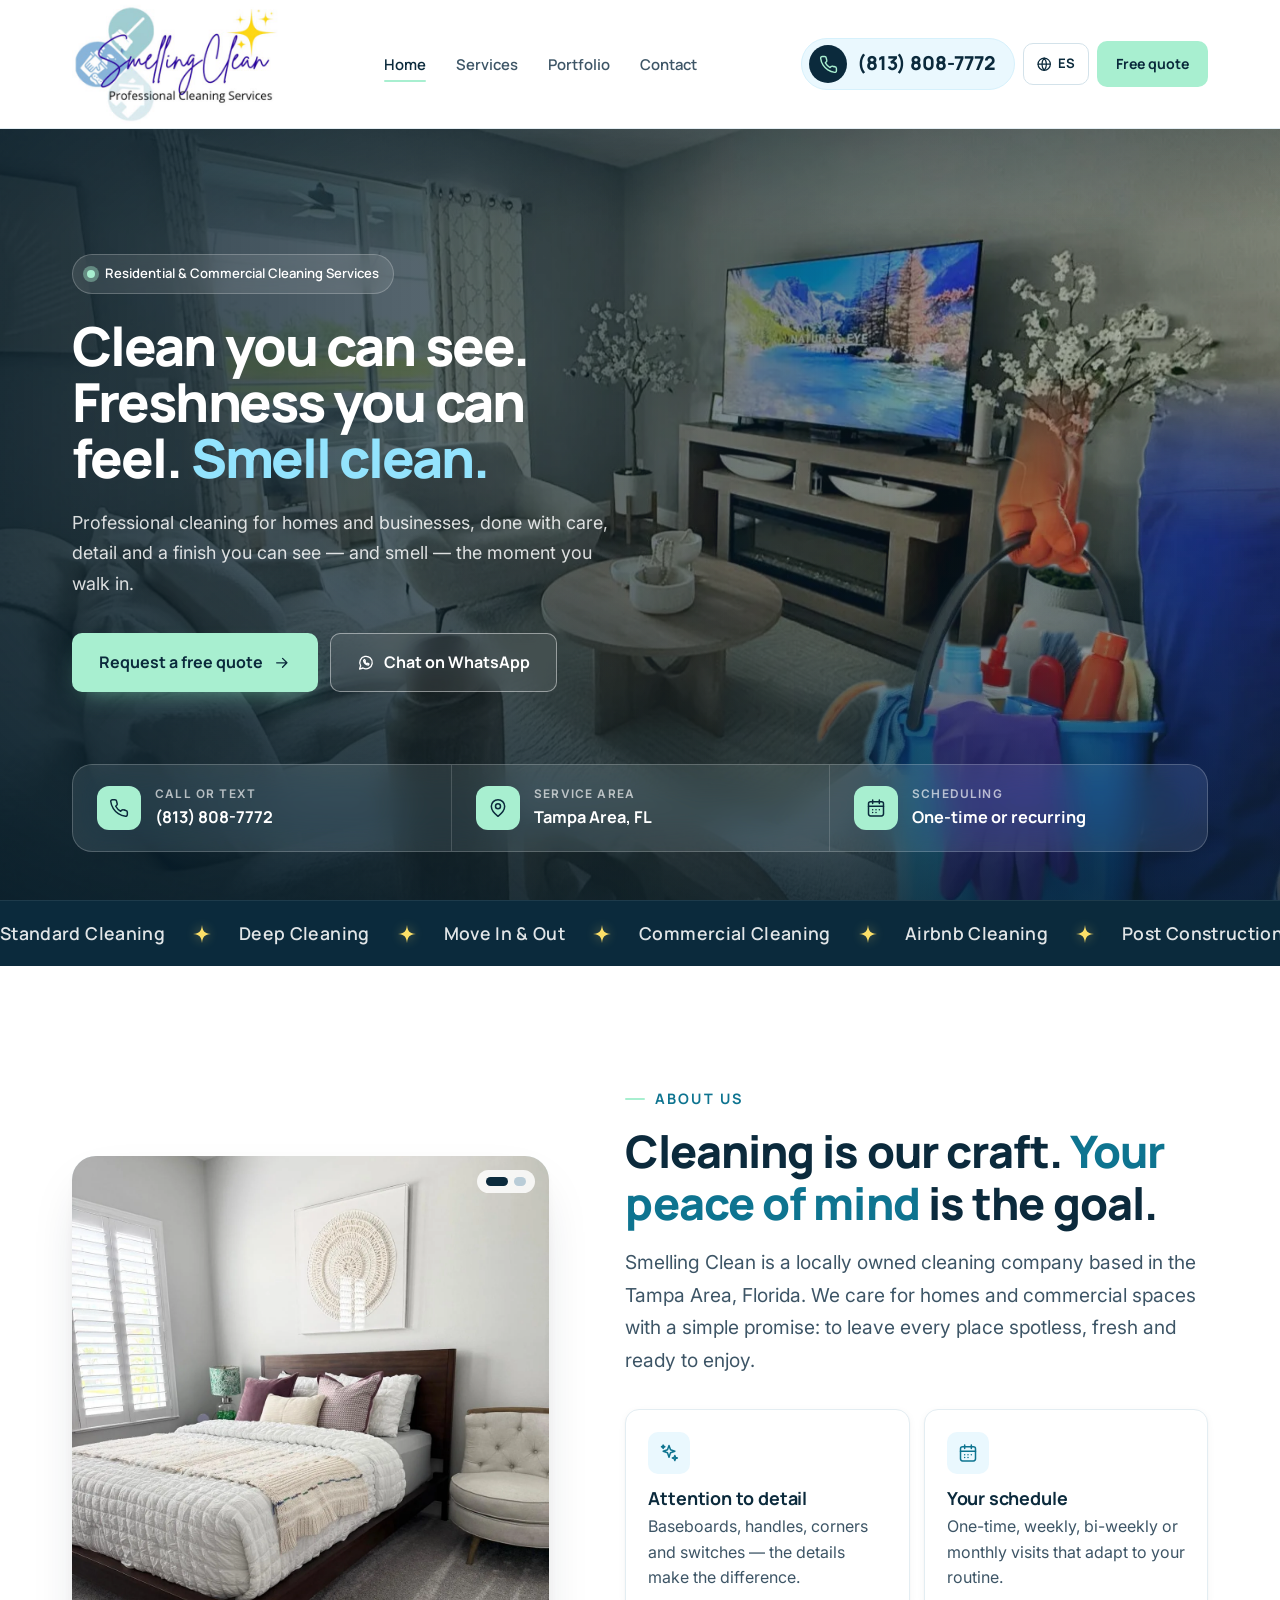
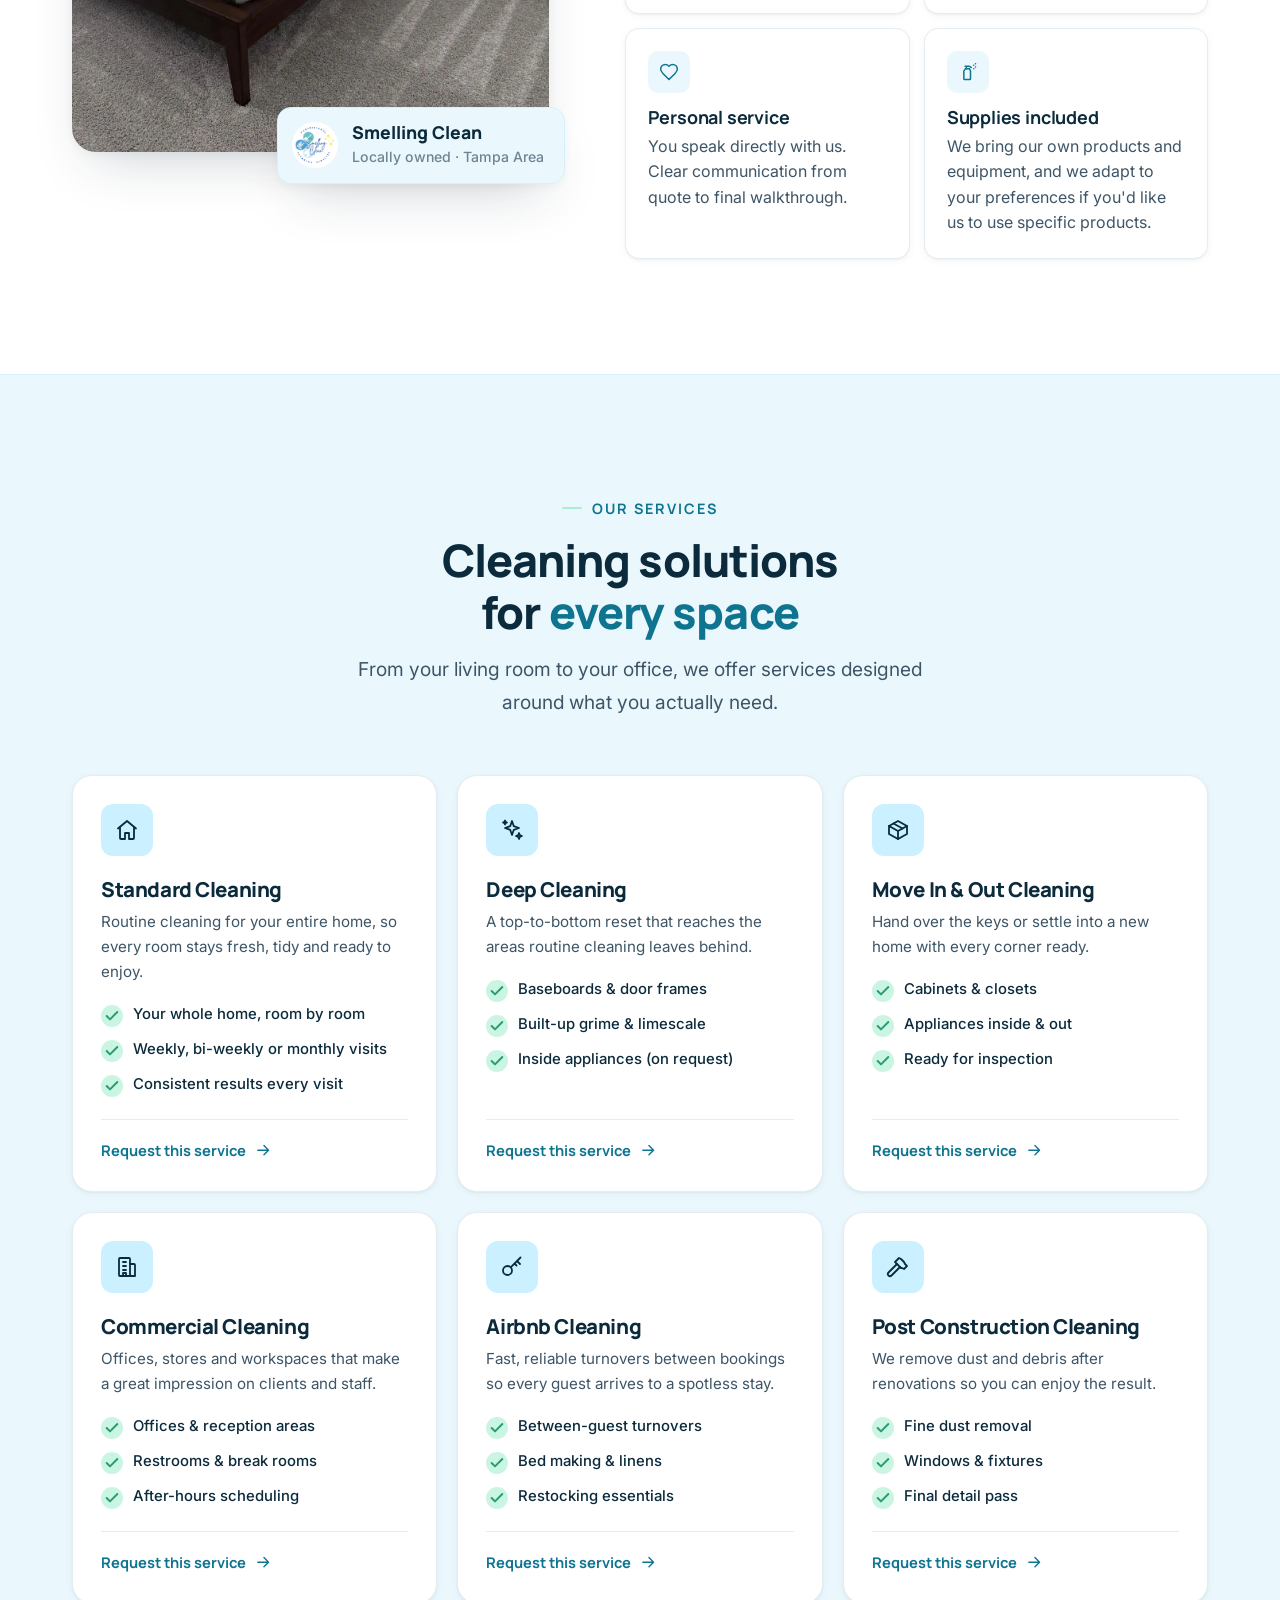
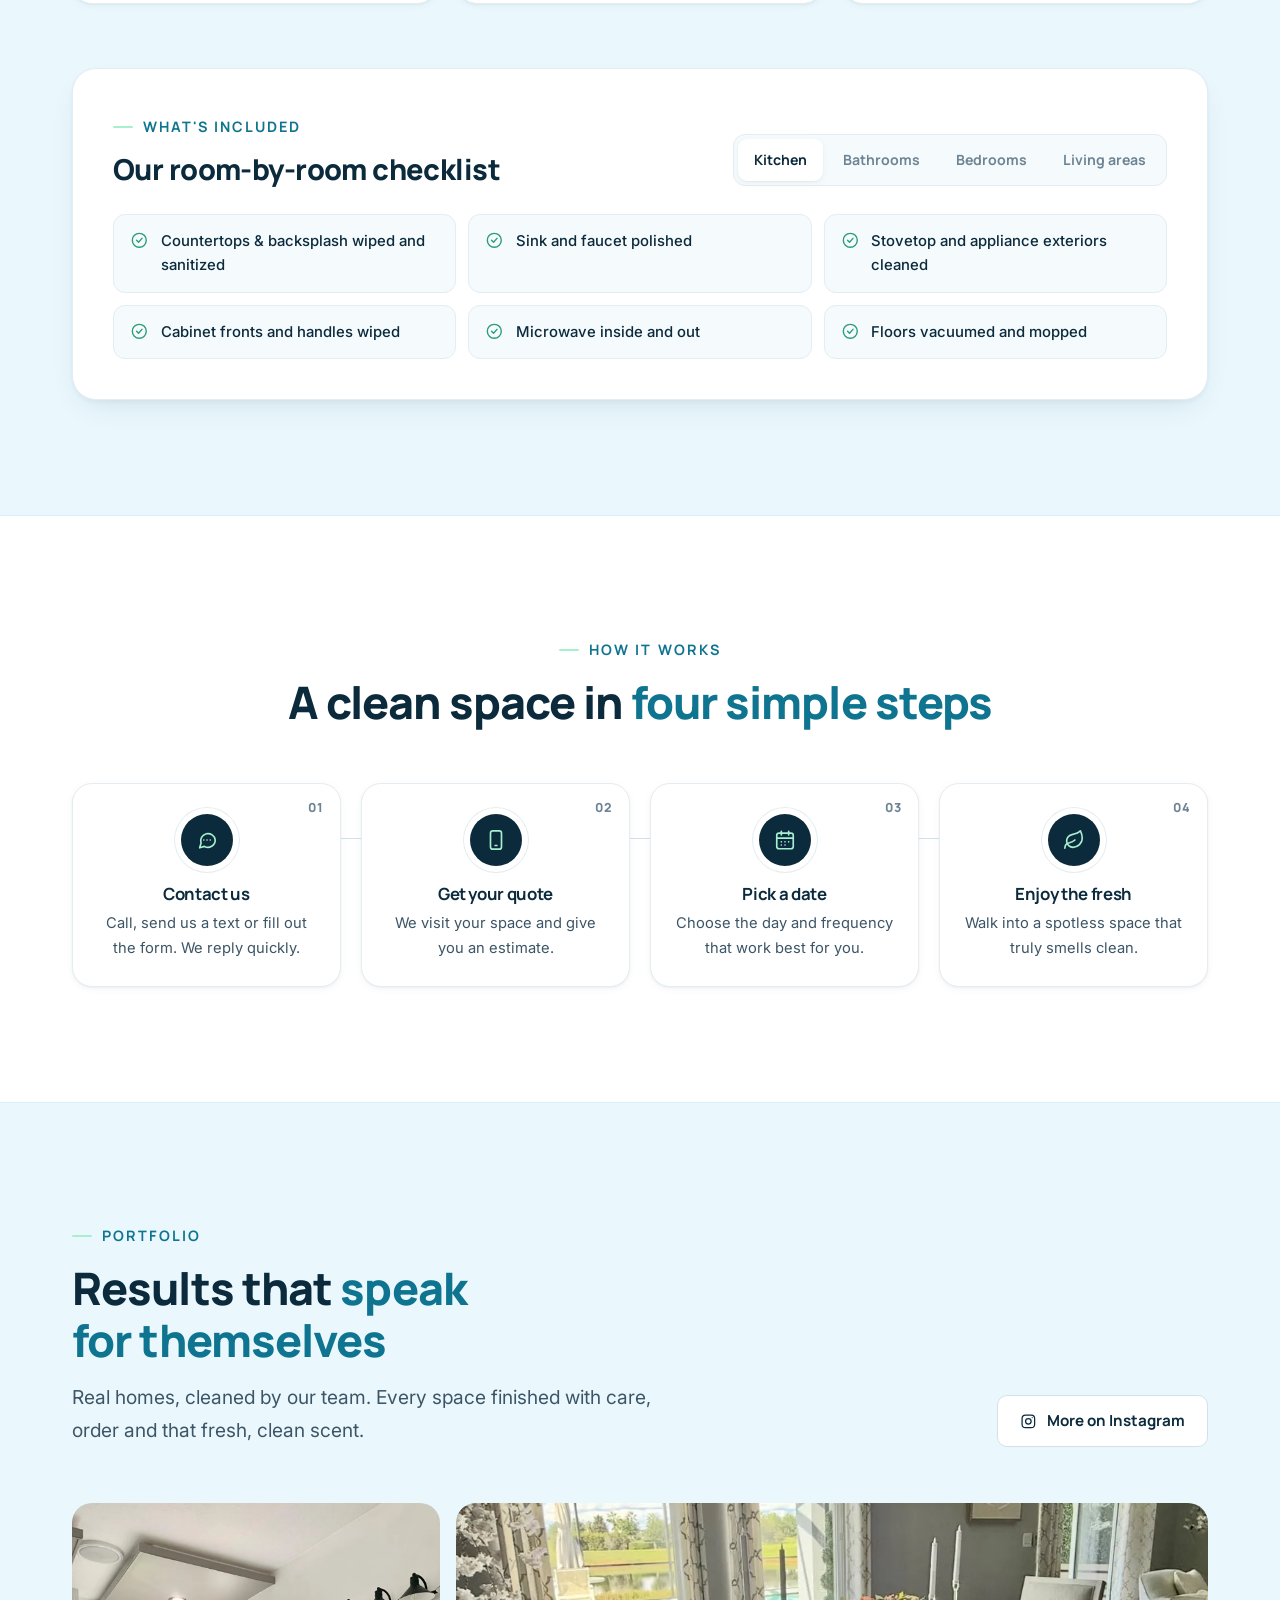
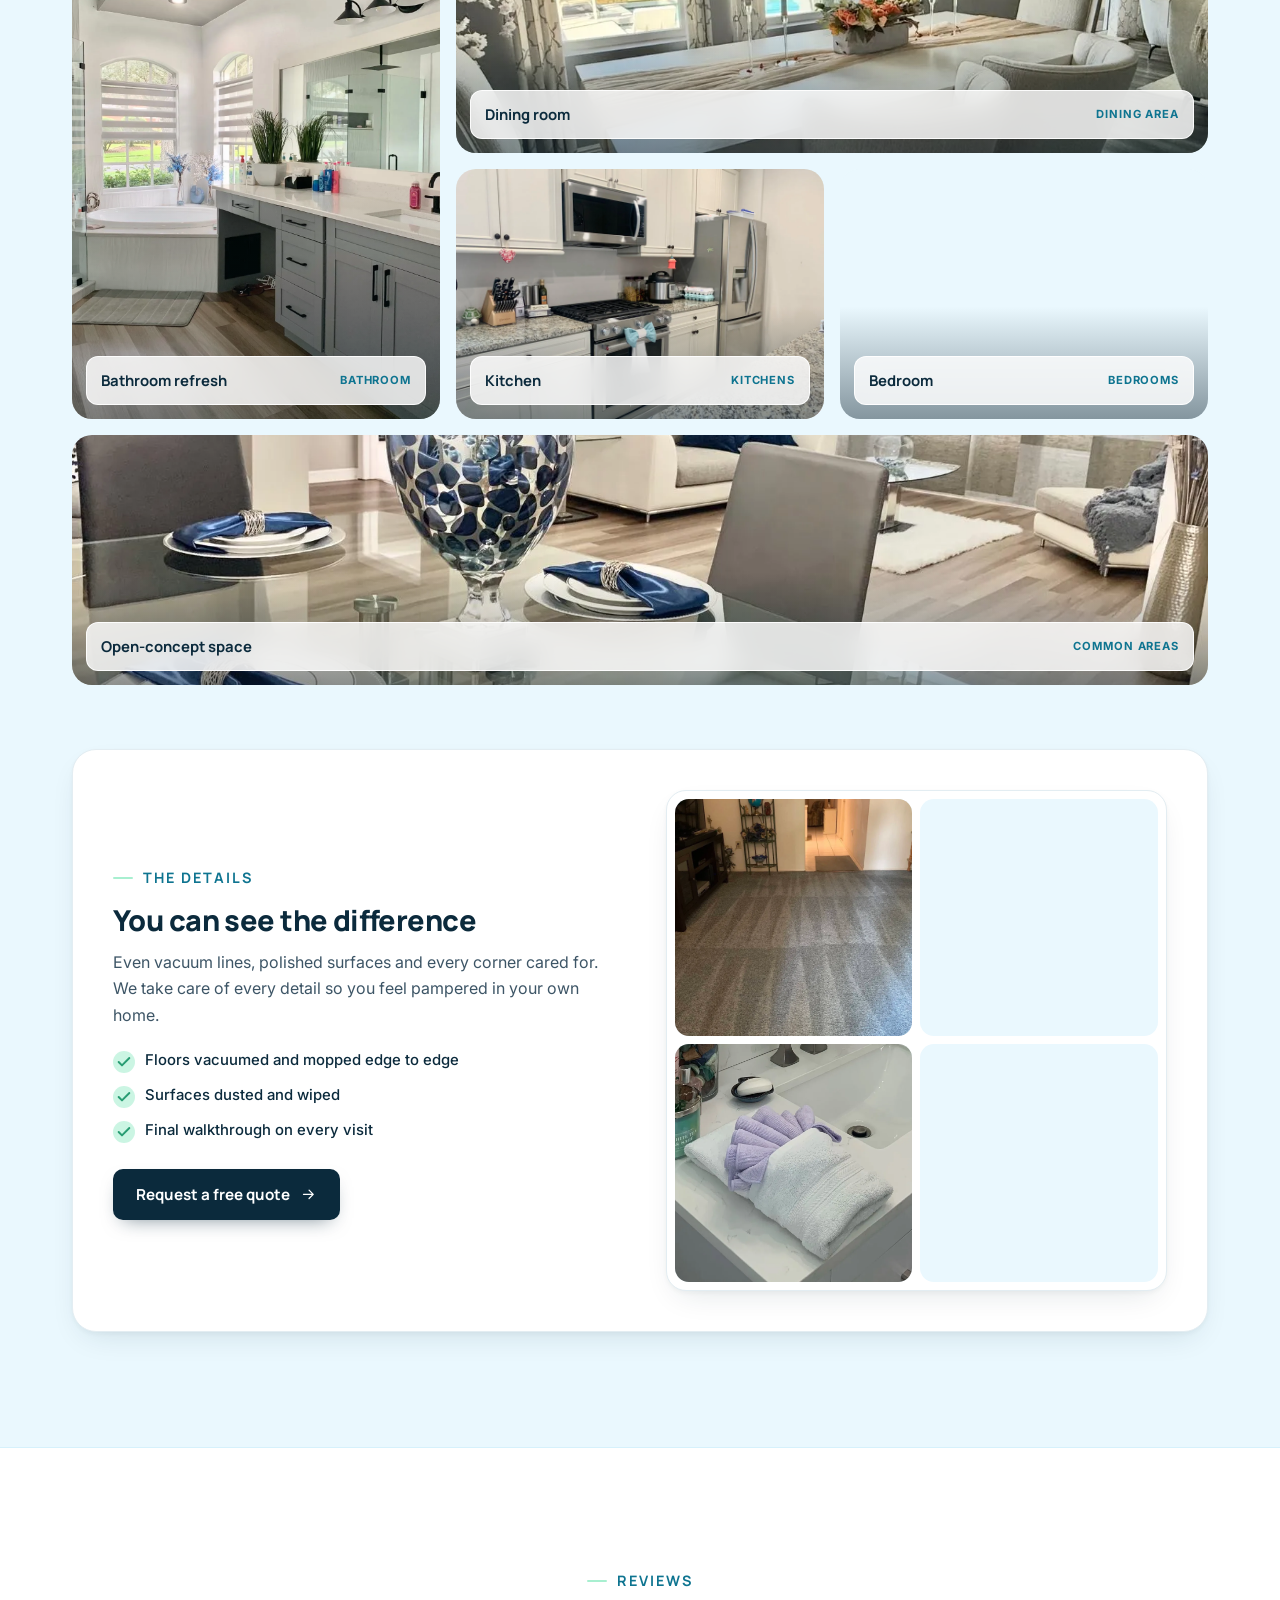
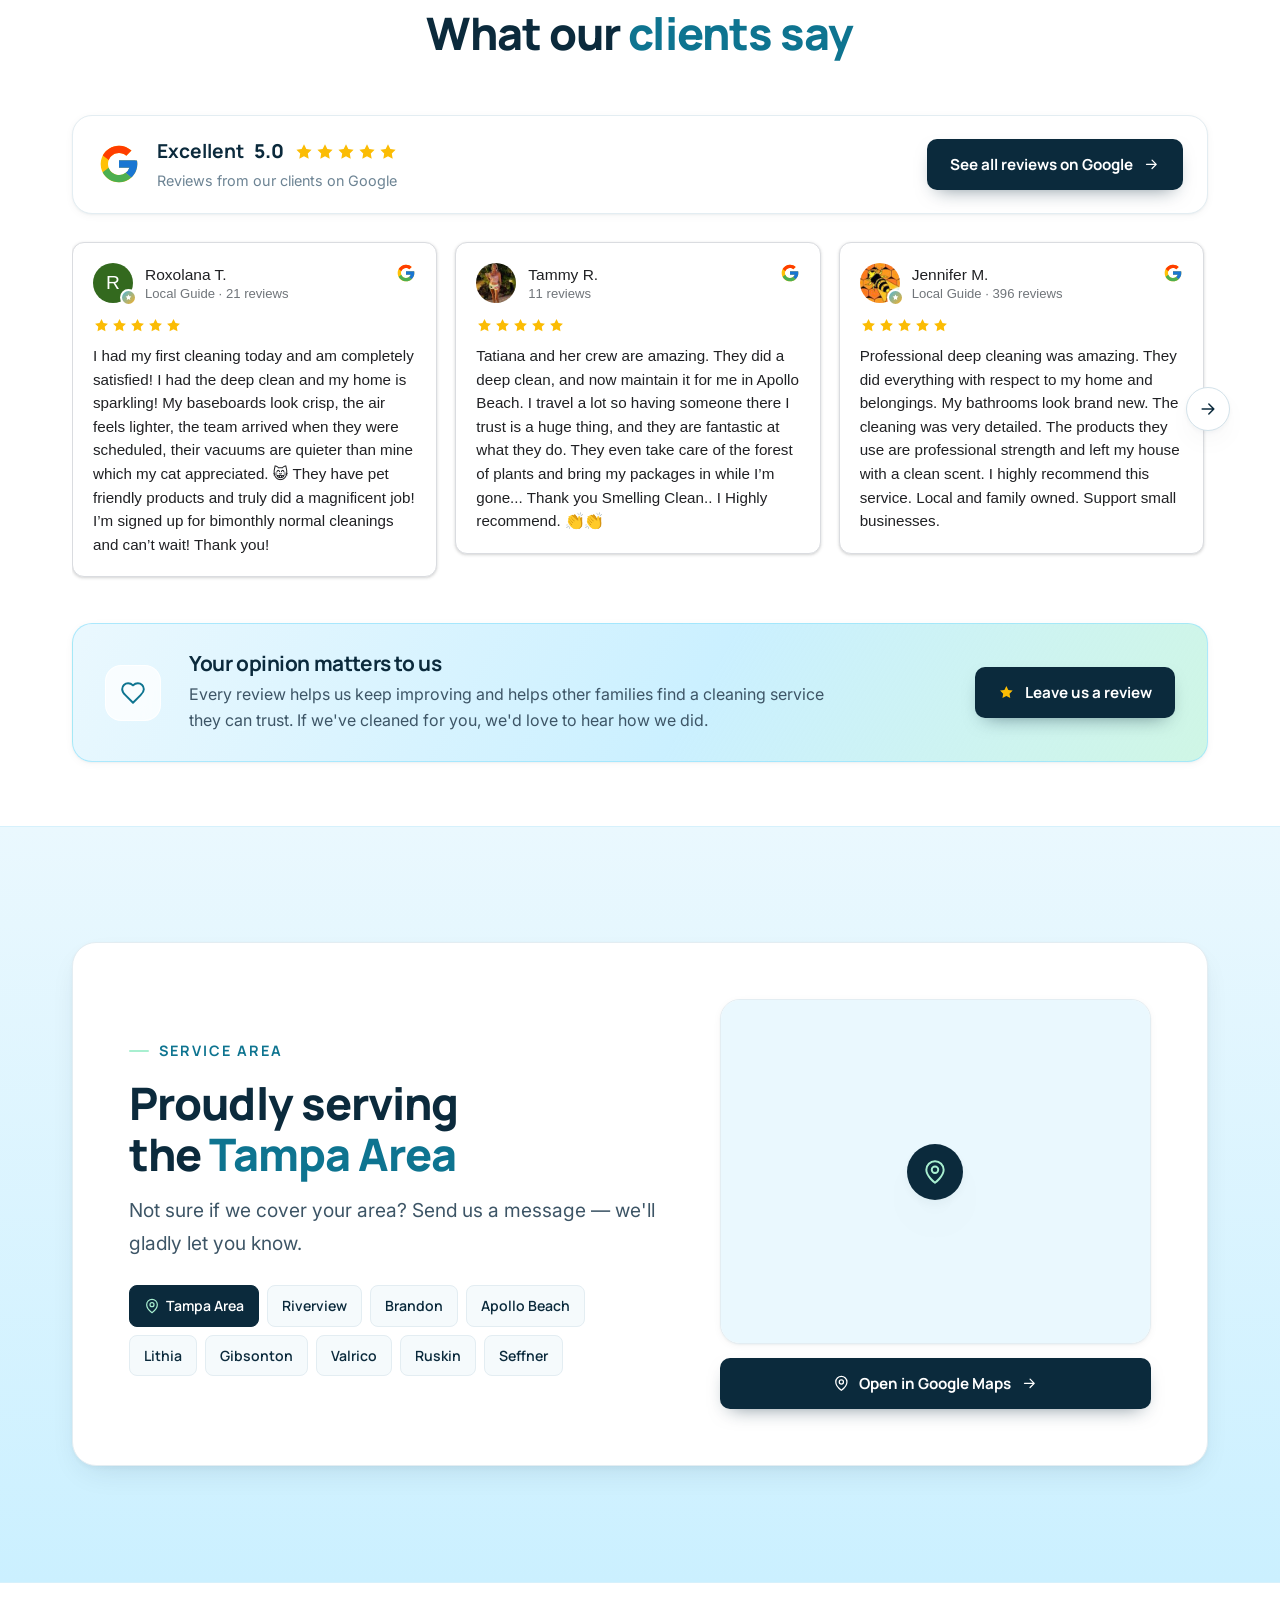
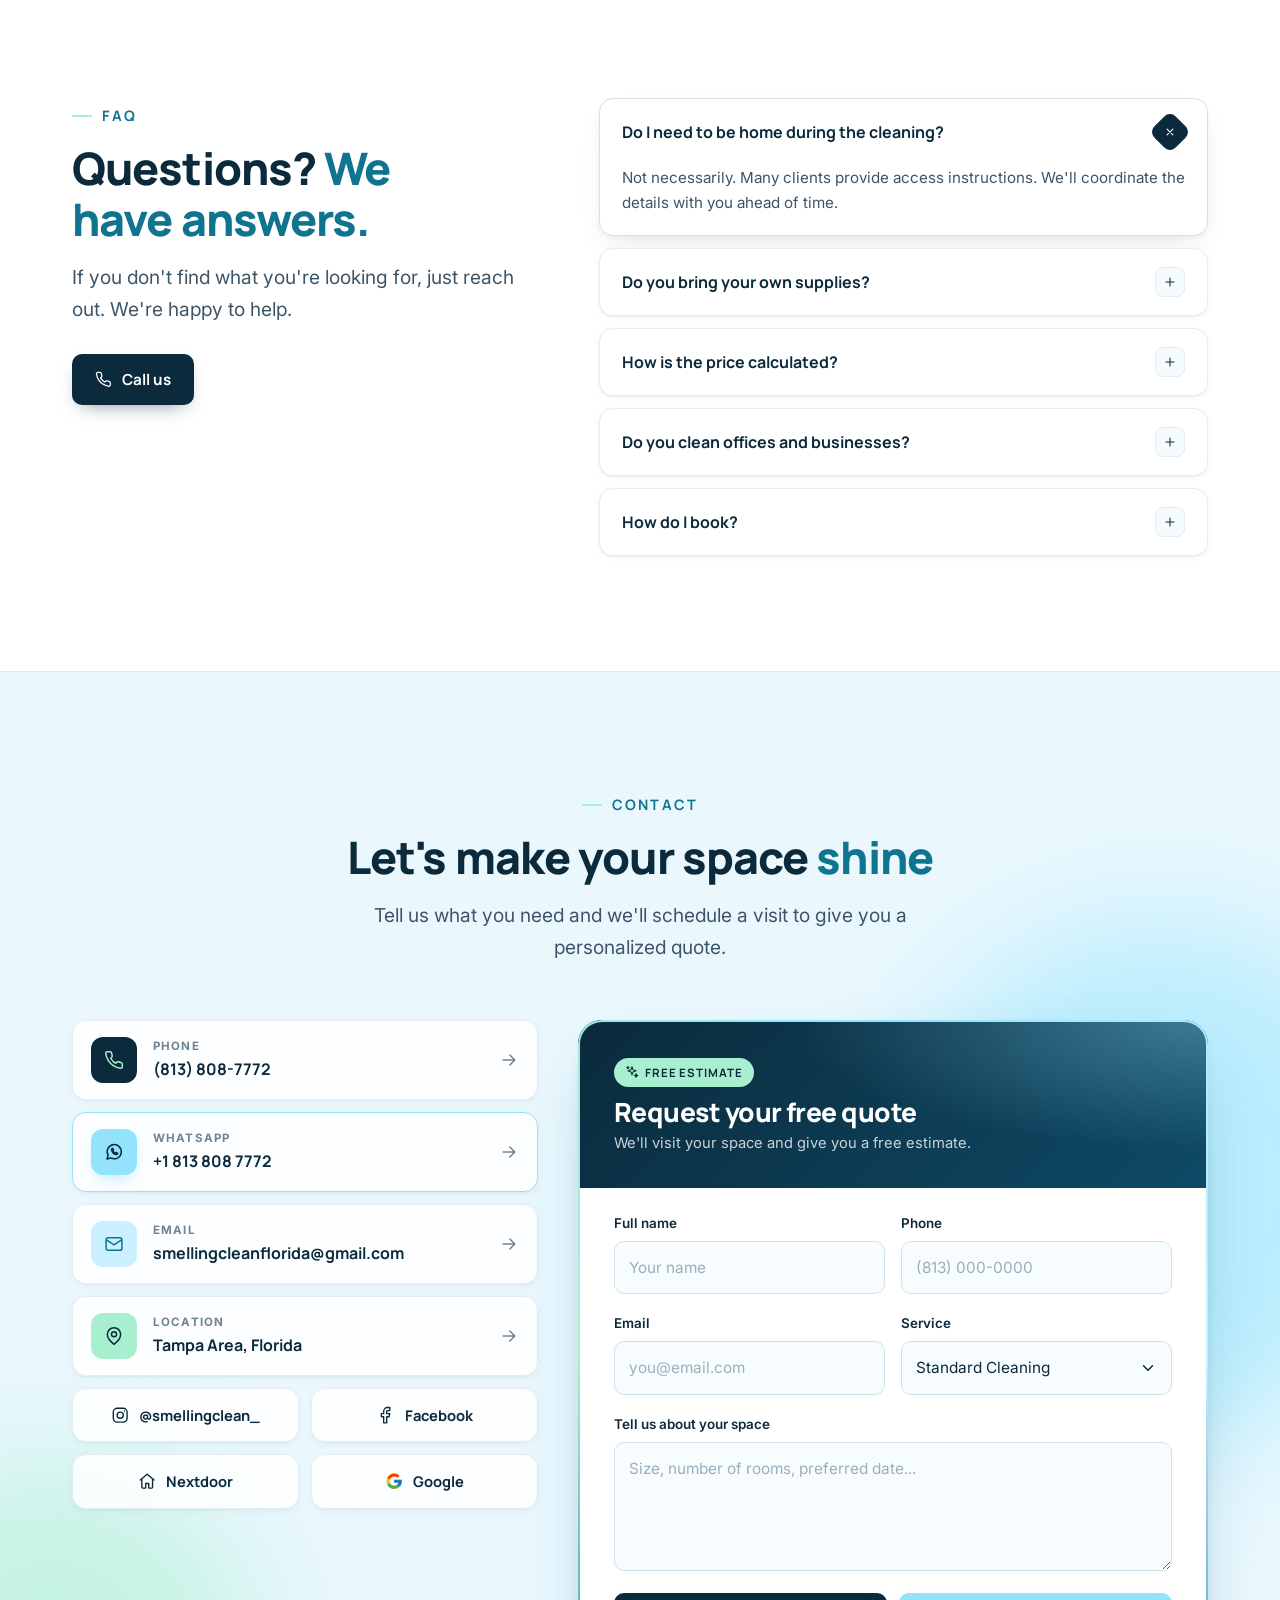
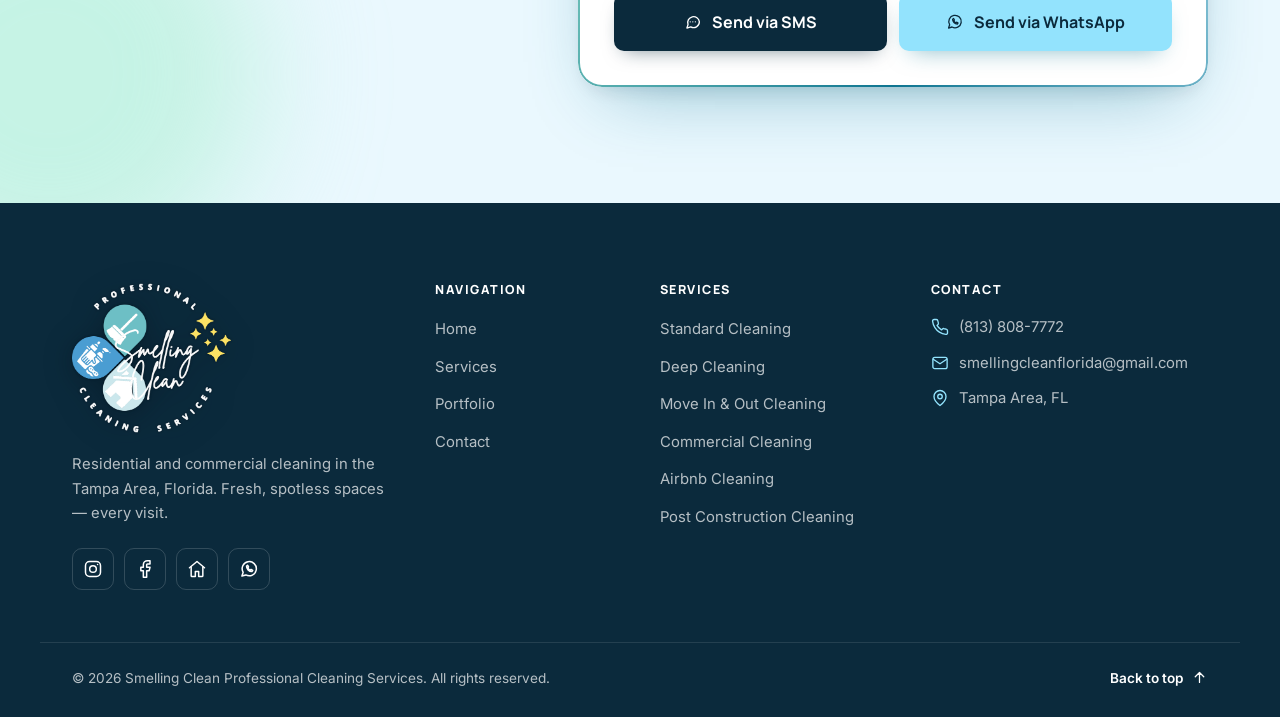
==== index.html @ 87355275 "Hero: use background-free bucket cutout for a cleaner blend The bucket photo carried its own bright " ====
<!DOCTYPE html>
<html lang="en">
<head>
  <meta charset="UTF-8">
  <meta name="viewport" content="width=device-width, initial-scale=1.0">
  <title>Smelling Clean | House &amp; Office Cleaning in the Tampa Area, FL</title>
  <meta name="description" content="Smelling Clean Professional Cleaning Services: standard, deep, move in &amp; out, commercial, Airbnb and post construction cleaning in the Tampa Area, Florida. Call (813) 808-7772 for a free quote.">
  <meta name="keywords" content="cleaning services Tampa FL, house cleaning Tampa, maid service Tampa Bay, deep cleaning, move out cleaning, commercial cleaning, office cleaning Tampa Bay, limpieza Tampa">
  <meta name="author" content="Smelling Clean Professional Cleaning Services">
  <meta name="robots" content="index, follow, max-image-preview:large">
  <meta name="theme-color" content="#0b2a3c">
  <meta name="geo.region" content="US-FL">
  <meta name="geo.placename" content="Tampa">
  <link rel="canonical" href="https://smellingclean.dgp-link.com/">

  <!-- Open Graph -->
  <meta property="og:type" content="website">
  <meta property="og:site_name" content="Smelling Clean">
  <meta property="og:url" content="https://smellingclean.dgp-link.com/">
  <meta property="og:title" content="Smelling Clean | Professional Cleaning Services in the Tampa Area, FL">
  <meta property="og:description" content="Residential and commercial cleaning with care and detail. Spotless spaces that truly smell clean. Request your free quote.">
  <meta property="og:image" content="https://smellingclean.dgp-link.com/assets/og-image.png">
  <meta property="og:image:secure_url" content="https://smellingclean.dgp-link.com/assets/og-image.png">
  <meta property="og:image:type" content="image/png">
  <meta property="og:image:width" content="1200">
  <meta property="og:image:height" content="630">
  <meta property="og:image:alt" content="Smelling Clean Professional Cleaning Services, Tampa Area FL">
  <meta property="og:locale" content="en_US">
  <meta property="og:locale:alternate" content="es_US">

  <!-- Twitter Card -->
  <meta name="twitter:card" content="summary_large_image">
  <meta name="twitter:title" content="Smelling Clean | Professional Cleaning Services in the Tampa Area, FL">
  <meta name="twitter:description" content="Residential and commercial cleaning with care and detail. Request your free quote.">
  <meta name="twitter:image" content="https://smellingclean.dgp-link.com/assets/og-image.png">
  <meta name="twitter:image:alt" content="Smelling Clean Professional Cleaning Services, Tampa Area FL">

  <!-- Icons & app -->
  <link rel="icon" type="image/png" sizes="32x32" href="assets/favicon-32.png?v=3">
  <link rel="apple-touch-icon" sizes="180x180" href="assets/apple-touch-icon.png?v=3">
  <link rel="manifest" href="site.webmanifest">

  <link rel="preconnect" href="https://fonts.googleapis.com">
  <link rel="preconnect" href="https://fonts.gstatic.com" crossorigin>
  <link href="https://fonts.googleapis.com/css2?family=Inter:wght@400;500;600;700&family=Manrope:wght@500;600;700;800&display=swap" rel="stylesheet">
  <link rel="stylesheet" href="css/styles.css?v=20260930n">

  <script type="application/ld+json">
  {
    "@context": "https://schema.org",
    "@graph": [
      {
        "@type": "HouseCleaningService",
        "@id": "https://smellingclean.dgp-link.com/#business",
        "name": "Smelling Clean Professional Cleaning Services",
        "alternateName": "Smelling Clean",
        "description": "Residential and commercial cleaning services in the Tampa Area, Florida.",
        "url": "https://smellingclean.dgp-link.com/",
        "logo": "https://smellingclean.dgp-link.com/assets/logo.png",
        "image": "https://smellingclean.dgp-link.com/assets/og-image.png",
        "telephone": "+1-813-808-7772",
        "email": "smellingcleanflorida@gmail.com",
        "address": { "@type": "PostalAddress", "addressLocality": "Tampa", "addressRegion": "FL", "addressCountry": "US" },
        "hasMap": "https://maps.app.goo.gl/ErihBjFjVXKzsQ3c9",
        "areaServed": [
          { "@type": "City", "name": "Tampa, FL" },
          { "@type": "City", "name": "Brandon, FL" },
          { "@type": "City", "name": "Apollo Beach, FL" },
          { "@type": "City", "name": "Gibsonton, FL" },
          { "@type": "City", "name": "Valrico, FL" },
          { "@type": "City", "name": "Ruskin, FL" }
        ],
        "knowsLanguage": ["en", "es"],
        "contactPoint": { "@type": "ContactPoint", "telephone": "+1-813-808-7772", "contactType": "customer service", "availableLanguage": ["English", "Spanish"] },
        "sameAs": ["https://www.instagram.com/smellingclean_/", "https://www.facebook.com/share/19iZ99bHnJ/?mibextid=wwXIfr", "https://nextdoor.com/page/smelling-clean-brandon-fl", "https://maps.app.goo.gl/ErihBjFjVXKzsQ3c9"],
        "hasOfferCatalog": {
          "@type": "OfferCatalog",
          "name": "Cleaning services",
          "itemListElement": [
            { "@type": "Offer", "itemOffered": { "@type": "Service", "name": "Standard Cleaning" } },
            { "@type": "Offer", "itemOffered": { "@type": "Service", "name": "Deep Cleaning" } },
            { "@type": "Offer", "itemOffered": { "@type": "Service", "name": "Commercial Cleaning" } },
            { "@type": "Offer", "itemOffered": { "@type": "Service", "name": "Move In & Out Cleaning" } },
            { "@type": "Offer", "itemOffered": { "@type": "Service", "name": "Post Construction Cleaning" } },
            { "@type": "Offer", "itemOffered": { "@type": "Service", "name": "Airbnb Cleaning" } }
          ]
        }
      },
      {
        "@type": "WebSite",
        "@id": "https://smellingclean.dgp-link.com/#website",
        "url": "https://smellingclean.dgp-link.com/",
        "name": "Smelling Clean",
        "inLanguage": ["en", "es"],
        "publisher": { "@id": "https://smellingclean.dgp-link.com/#business" }
      }
    ]
  }
  </script>
</head>
<body>

<!-- ============ SVG ICON SPRITE ============ -->
<svg xmlns="http://www.w3.org/2000/svg" style="display:none">
  <symbol id="i-home" viewBox="0 0 24 24"><path d="M3 10.5 12 3l9 7.5"/><path d="M5 9.5V20a1 1 0 0 0 1 1h4v-6h4v6h4a1 1 0 0 0 1-1V9.5"/></symbol>
  <symbol id="i-building" viewBox="0 0 24 24"><rect x="4" y="3" width="11" height="18" rx="1"/><path d="M15 9h4a1 1 0 0 1 1 1v11h-5"/><path d="M8 7h3M8 11h3M8 15h3M11 21v-3H8v3"/></symbol>
  <symbol id="i-sparkles" viewBox="0 0 24 24"><path d="M12 3l1.8 5.2L19 10l-5.2 1.8L12 17l-1.8-5.2L5 10l5.2-1.8L12 3Z"/><path d="M19 15l.8 2.2L22 18l-2.2.8L19 21l-.8-2.2L16 18l2.2-.8L19 15Z"/><path d="M5 2.5l.6 1.4L7 4.5l-1.4.6L5 6.5l-.6-1.4L3 4.5l1.4-.6L5 2.5Z"/></symbol>
  <symbol id="i-star4" viewBox="-50 -50 100 100"><path d="M0-50C4-14 14-4 50 0 14 4 4 14 0 50-4 14-14 4-50 0-14-4-4-14 0-50Z"/></symbol>
  <symbol id="i-mobile" viewBox="0 0 24 24"><rect x="6" y="2" width="12" height="20" rx="2.5"/><path d="M11 18h2"/></symbol>
  <symbol id="i-star-solid" viewBox="0 0 24 24"><path d="M12 2.8l2.8 5.7 6.3.9-4.55 4.43 1.07 6.27L12 17.13 6.38 20.1l1.07-6.27L2.9 9.4l6.3-.9L12 2.8Z"/></symbol>
  <symbol id="i-box" viewBox="0 0 24 24"><path d="M21 8 12 3 3 8v8l9 5 9-5V8Z"/><path d="M3 8l9 5 9-5M12 13v8"/><path d="m7.5 5.5 9 5"/></symbol>
  <symbol id="i-hammer" viewBox="0 0 24 24"><path d="m14 12-8.5 8.5a2.1 2.1 0 0 1-3-3L11 9"/><path d="M15 13 9 7l4-4 2 1 3 3 1 2 2 2-3 3-2-1Z"/></symbol>
  <symbol id="i-key" viewBox="0 0 24 24"><circle cx="7.5" cy="15.5" r="4.5"/><path d="m10.7 12.3 9.8-9.8M17 6l3 3M14.5 8.5l2 2"/></symbol>
  <symbol id="i-phone" viewBox="0 0 24 24"><path d="M22 16.9v3a2 2 0 0 1-2.2 2 19.8 19.8 0 0 1-8.6-3.1 19.5 19.5 0 0 1-6-6A19.8 19.8 0 0 1 2.1 4.2 2 2 0 0 1 4.1 2h3a2 2 0 0 1 2 1.7c.1 1 .4 1.9.7 2.8a2 2 0 0 1-.5 2.1L8 9.9a16 16 0 0 0 6 6l1.3-1.3a2 2 0 0 1 2.1-.4c.9.3 1.8.6 2.8.7a2 2 0 0 1 1.7 2Z"/></symbol>
  <symbol id="i-mail" viewBox="0 0 24 24"><rect x="2.5" y="4.5" width="19" height="15" rx="2.5"/><path d="m3 7 9 6 9-6"/></symbol>
  <symbol id="i-pin" viewBox="0 0 24 24"><path d="M20 10c0 6-8 12-8 12s-8-6-8-12a8 8 0 0 1 16 0Z"/><circle cx="12" cy="10" r="3"/></symbol>
  <symbol id="i-clock" viewBox="0 0 24 24"><circle cx="12" cy="12" r="9"/><path d="M12 7v5l3 2"/></symbol>
  <symbol id="i-check" viewBox="0 0 24 24"><path d="M20 6 9 17l-5-5"/></symbol>
  <symbol id="i-check-circle" viewBox="0 0 24 24"><circle cx="12" cy="12" r="9"/><path d="m8.5 12 2.5 2.5 4.5-5"/></symbol>
  <symbol id="i-leaf" viewBox="0 0 24 24"><path d="M11 20A7 7 0 0 1 9.8 6.1C15.5 5 17 4.5 19 2c1 2 2 4.2 2 8 0 5.5-4.8 10-10 10Z"/><path d="M2 21c0-3 1.9-5.4 5.1-6C9.5 14.5 12 13 13 12"/></symbol>
  <symbol id="i-shield" viewBox="0 0 24 24"><path d="M12 22s8-4 8-10V5l-8-3-8 3v7c0 6 8 10 8 10Z"/><path d="m9 12 2 2 4-4"/></symbol>
  <symbol id="i-calendar" viewBox="0 0 24 24"><rect x="3" y="4.5" width="18" height="17" rx="2.5"/><path d="M16 2.5v4M8 2.5v4M3 10h18"/><path d="M8 14h.01M12 14h.01M16 14h.01M8 17.5h.01M12 17.5h.01"/></symbol>
  <symbol id="i-heart" viewBox="0 0 24 24"><path d="M19 14c1.5-1.5 3-3.2 3-5.5A5.5 5.5 0 0 0 16.5 3c-1.8 0-3 .5-4.5 2-1.5-1.5-2.7-2-4.5-2A5.5 5.5 0 0 0 2 8.5c0 2.3 1.5 4 3 5.5l7 7Z"/></symbol>
  <symbol id="i-arrow-right" viewBox="0 0 24 24"><path d="M5 12h14M13 6l6 6-6 6"/></symbol>
  <symbol id="i-arrow-up" viewBox="0 0 24 24"><path d="M12 19V5M6 11l6-6 6 6"/></symbol>
  <symbol id="i-plus" viewBox="0 0 24 24"><path d="M12 5v14M5 12h14"/></symbol>
  <symbol id="i-menu" viewBox="0 0 24 24"><path d="M4 7h16M4 12h16M4 17h10"/></symbol>
  <symbol id="i-close" viewBox="0 0 24 24"><path d="M6 6l12 12M18 6 6 18"/></symbol>
  <symbol id="i-globe" viewBox="0 0 24 24"><circle cx="12" cy="12" r="9"/><path d="M3 12h18M12 3a14 14 0 0 1 0 18M12 3a14 14 0 0 0 0 18"/></symbol>
  <symbol id="i-chat" viewBox="0 0 24 24"><path d="M21 12a8 8 0 0 1-11.8 7L4 20.5l1.5-4.9A8 8 0 1 1 21 12Z"/><path d="M8.5 12h.01M12 12h.01M15.5 12h.01"/></symbol>
  <symbol id="i-spray" viewBox="0 0 24 24"><path d="M9 8h5l1 3v9a1 1 0 0 1-1 1H8a1 1 0 0 1-1-1v-9l2-3Z"/><path d="M10 8V5h3l3 1.5M10 5H8.5"/><path d="M19 4h.01M21 6h.01M19 8h.01M21 2h.01"/></symbol>
  <symbol id="i-drop" viewBox="0 0 24 24"><path d="M12 2.5c4.5 6 7 9.8 7 13a7 7 0 0 1-14 0c0-3.2 2.5-7 7-13Z"/></symbol>
  <symbol id="i-user" viewBox="0 0 24 24"><circle cx="12" cy="8" r="4"/><path d="M4 21a8 8 0 0 1 16 0"/></symbol>
  <symbol id="i-send" viewBox="0 0 24 24"><path d="M22 2 11 13"/><path d="M22 2 15 22l-4-9-9-4 20-7Z"/></symbol>
  <symbol id="i-drag" viewBox="0 0 24 24"><path d="M9 6 3 12l6 6M15 6l6 6-6 6"/></symbol>
  <symbol id="i-image" viewBox="0 0 24 24"><rect x="3" y="3" width="18" height="18" rx="3"/><circle cx="9" cy="9" r="2"/><path d="m21 15-4.5-4.5L6 21"/></symbol>
  <symbol id="i-whatsapp" viewBox="0 0 24 24"><path d="M3.5 20.5 5 16a8.5 8.5 0 1 1 3.2 3.1L3.5 20.5Z"/><path d="M9 8.5c0 3.5 2.8 6.5 6.5 6.5l1-1.4-2-1.1-1 .9c-1.2-.5-2.4-1.7-2.9-2.9l.9-1-1.1-2L9 8.5Z"/></symbol>
  <symbol id="i-instagram" viewBox="0 0 24 24"><rect x="3" y="3" width="18" height="18" rx="5"/><circle cx="12" cy="12" r="4"/><path d="M17.5 6.5h.01"/></symbol>
  <symbol id="i-facebook" viewBox="0 0 24 24"><path d="M18 2h-3a5 5 0 0 0-5 5v3H7v4h3v8h4v-8h3l1-4h-4V7a1 1 0 0 1 1-1h3V2Z"/></symbol>
</svg>

<!-- ============ BACKGROUND DECOR ============ -->
<div class="scroll-progress" aria-hidden="true"></div>

<!-- ============ HEADER ============ -->
<header class="header" id="header">
  <div class="container header-inner">
    <a href="#inicio" class="brand brand-logo" aria-label="Smelling Clean Cleaning Services — Home">
            <img class="logo-dark" src="assets/logo-header.png?v=1" alt="Smelling Clean Professional Cleaning Services" width="484" height="280">
    </a>

    <nav class="nav" id="nav" aria-label="Main">
      <a href="#inicio" class="nav-link active" data-i18n="navHome">Home</a>
      <a href="#servicios" class="nav-link" data-i18n="navServices">Services</a>
      <a href="#portafolio" class="nav-link" data-i18n="navPortfolio">Portfolio</a>
      <a href="#contacto" class="nav-link" data-i18n="navContact">Contact</a>
      <div class="nav-mobile-extra">
        <a href="tel:+18138087772" class="btn btn-primary btn-block"><svg class="icon"><use href="#i-phone"/></svg>(813) 808-7772</a>
      </div>
    </nav>

    <div class="header-actions">
      <a href="tel:+18138087772" class="header-phone" aria-label="Call (813) 808-7772">
        <span class="hp-icon"><svg class="icon"><use href="#i-phone"/></svg></span><span>(813) 808-7772</span>
      </a>
      <button class="lang-toggle" id="langToggle" type="button" aria-label="Cambiar idioma / Change language">
        <svg class="icon"><use href="#i-globe"/></svg><span id="langLabel">ES</span>
      </button>
      <a href="#contacto" class="btn btn-primary btn-sm hide-sm" data-i18n="ctaQuote">Free quote</a>
      <button class="menu-toggle" id="menuToggle" type="button" aria-label="Menu" aria-expanded="false" aria-controls="nav">
        <svg class="icon icon-open"><use href="#i-menu"/></svg>
        <svg class="icon icon-close"><use href="#i-close"/></svg>
      </button>
    </div>
  </div>
</header>

<main>

<!-- ============ HERO / INICIO ============ -->
<section class="hero" id="inicio">
  <div class="hero-bg" aria-hidden="true">
    <picture>
      <source srcset="assets/portfolio/sala1.webp" type="image/webp">
      <img src="assets/portfolio/sala1.jpg" alt="" width="1600" height="1200" fetchpriority="high" decoding="async">
    </picture>
    <picture class="hero-side">
      <source srcset="assets/portfolio/hero-bucket-cut.webp" type="image/webp">
      <img src="assets/portfolio/hero-bucket-cut.png" alt="" width="609" height="661" decoding="async">
    </picture>
  </div>

  <div class="container hero-inner">
    <div class="hero-copy">
      <span class="eyebrow reveal"><span class="dot"></span><span data-i18n="heroEyebrow">Residential &amp; Commercial Cleaning Services</span></span>
      <h1 class="hero-title reveal" data-i18n="heroTitle">Clean you can see. Freshness you can feel. <em>Smell clean.</em></h1>
      <p class="hero-sub reveal" data-i18n="heroSub">Professional cleaning for homes and businesses, done with care, detail and a finish you can see — and smell — the moment you walk in.</p>
      <div class="hero-ctas reveal">
        <a href="#contacto" class="btn btn-accent btn-lg"><span data-i18n="ctaQuoteLong">Request a free quote</span><svg class="icon"><use href="#i-arrow-right"/></svg></a>
        <a href="https://wa.me/18138087772" target="_blank" rel="noopener" class="btn btn-outline-light btn-lg"><svg class="icon"><use href="#i-whatsapp"/></svg><span data-i18n="ctaWhatsapp">Chat on WhatsApp</span></a>
      </div>
    </div>

    <picture class="hero-mobile-pic" aria-hidden="true">
      <source srcset="assets/portfolio/hero-bucket-cut.webp" type="image/webp">
      <img src="assets/portfolio/hero-bucket-cut.png" alt="" width="609" height="661" loading="lazy" decoding="async">
    </picture>

    <div class="hero-bar reveal">
      <a href="tel:+18138087772" class="hero-bar-item">
        <span class="hb-icon"><svg class="icon"><use href="#i-phone"/></svg></span>
        <span><small data-i18n="hbCall">Call or text</small><strong>(813) 808-7772</strong></span>
      </a>
      <a href="#zona" class="hero-bar-item">
        <span class="hb-icon"><svg class="icon"><use href="#i-pin"/></svg></span>
        <span><small data-i18n="hbArea">Service area</small><strong data-i18n="hbAreaV">Tampa Area, FL</strong></span>
      </a>
      <a href="#servicios" class="hero-bar-item">
        <span class="hb-icon"><svg class="icon"><use href="#i-calendar"/></svg></span>
        <span><small data-i18n="hbSched">Scheduling</small><strong data-i18n="hbSchedV">One-time or recurring</strong></span>
      </a>
    </div>
  </div>
</section>

<!-- ============ MARQUEE ============ -->
<div class="marquee" aria-hidden="true">
  <div class="marquee-track">
    <span data-i18n="mq1">Standard Cleaning</span><svg class="icon star"><use href="#i-star4"/></svg>
    <span data-i18n="mq2">Deep Cleaning</span><svg class="icon star"><use href="#i-star4"/></svg>
    <span data-i18n="mq3">Move In &amp; Out</span><svg class="icon star"><use href="#i-star4"/></svg>
    <span data-i18n="mq4">Commercial Cleaning</span><svg class="icon star"><use href="#i-star4"/></svg>
    <span data-i18n="mq5">Airbnb Cleaning</span><svg class="icon star"><use href="#i-star4"/></svg>
    <span data-i18n="mq6">Post Construction</span><svg class="icon star"><use href="#i-star4"/></svg>
    <span data-i18n="mq1">Standard Cleaning</span><svg class="icon star"><use href="#i-star4"/></svg>
    <span data-i18n="mq2">Deep Cleaning</span><svg class="icon star"><use href="#i-star4"/></svg>
    <span data-i18n="mq3">Move In &amp; Out</span><svg class="icon star"><use href="#i-star4"/></svg>
    <span data-i18n="mq4">Commercial Cleaning</span><svg class="icon star"><use href="#i-star4"/></svg>
    <span data-i18n="mq5">Airbnb Cleaning</span><svg class="icon star"><use href="#i-star4"/></svg>
    <span data-i18n="mq6">Post Construction</span><svg class="icon star"><use href="#i-star4"/></svg>
  </div>
</div>

<!-- ============ ABOUT / WHY US ============ -->
<section class="section" id="nosotros">
  <div class="container about-grid">
    <div class="about-media reveal">
      <div class="about-img glass-frame" id="aboutSlider">
        <picture class="about-slide is-active">
          <source srcset="assets/portfolio/about-bedroom.webp" type="image/webp">
          <img src="assets/portfolio/about-bedroom.jpg" alt="Freshly cleaned bedroom with the bed neatly made" loading="lazy" decoding="async" width="1200" height="1600">
        </picture>
        <picture class="about-slide">
          <source srcset="assets/portfolio/about-office.webp" type="image/webp">
          <img src="assets/portfolio/about-office.jpg" alt="Clean, bright office with desk and chairs" loading="lazy" decoding="async" width="1200" height="1576">
        </picture>
        <div class="about-dots" role="tablist" aria-label="Photos">
          <button type="button" class="about-dot is-active" aria-label="Home photo" aria-selected="true"></button>
          <button type="button" class="about-dot" aria-label="Office photo" aria-selected="false"></button>
        </div>
      </div>
      <div class="about-badge glass-strong">
        <img src="assets/favicon-64.png?v=3" alt="" width="46" height="46">
        <div>
          <strong>Smelling Clean</strong>
          <small data-i18n="aboutOwner">Locally owned · Tampa Area</small>
        </div>
      </div>
    </div>

    <div class="about-copy">
      <span class="kicker reveal" data-i18n="aboutKicker">About us</span>
      <h2 class="section-title reveal" data-i18n="aboutTitle">Cleaning is our craft. <em>Your peace of mind</em> is the goal.</h2>
      <p class="lead reveal" data-i18n="aboutLead">Smelling Clean is a locally owned cleaning company based in the Tampa Area, Florida. We care for homes and commercial spaces with a simple promise: to leave every place spotless, fresh and ready to enjoy.</p>

      <div class="feature-grid">
        <article class="feature glass reveal">
          <span class="feature-icon"><svg class="icon"><use href="#i-sparkles"/></svg></span>
          <h3 data-i18n="f1t">Attention to detail</h3>
          <p data-i18n="f1d">Baseboards, handles, corners and switches — the details make the difference.</p>
        </article>
        <article class="feature glass reveal">
          <span class="feature-icon"><svg class="icon"><use href="#i-calendar"/></svg></span>
          <h3 data-i18n="f2t">Your schedule</h3>
          <p data-i18n="f2d">One-time, weekly, bi-weekly or monthly visits that adapt to your routine.</p>
        </article>
        <article class="feature glass reveal">
          <span class="feature-icon"><svg class="icon"><use href="#i-heart"/></svg></span>
          <h3 data-i18n="f3t">Personal service</h3>
          <p data-i18n="f3d">You speak directly with us. Clear communication from quote to final walkthrough.</p>
        </article>
        <article class="feature glass reveal">
          <span class="feature-icon"><svg class="icon"><use href="#i-spray"/></svg></span>
          <h3 data-i18n="f4t">Supplies included</h3>
          <p data-i18n="f4d">We bring our own products and equipment, and we adapt to your preferences if you'd like us to use specific products.</p>
        </article>
      </div>
    </div>
  </div>
</section>

<!-- ============ SERVICES ============ -->
<section class="section section-tint" id="servicios">
  <div class="container">
    <div class="section-head center">
      <span class="kicker reveal" data-i18n="svcKicker">Our services</span>
      <h2 class="section-title reveal" data-i18n="svcTitle">Cleaning solutions for <em>every space</em></h2>
      <p class="lead reveal" data-i18n="svcLead">From your living room to your office, we offer services designed around what you actually need.</p>
    </div>

    <div class="services-grid">
      <article class="service-card glass reveal">
        <div class="service-top">
          <span class="service-icon"><svg class="icon"><use href="#i-home"/></svg></span>
        </div>
        <h3 data-i18n="s1t">Standard Cleaning</h3>
        <p data-i18n="s1d">Routine cleaning for your entire home, so every room stays fresh, tidy and ready to enjoy.</p>
        <ul class="ticks">
          <li><svg class="icon"><use href="#i-check"/></svg><span data-i18n="s1a">Your whole home, room by room</span></li>
          <li><svg class="icon"><use href="#i-check"/></svg><span data-i18n="s1b">Weekly, bi-weekly or monthly visits</span></li>
          <li><svg class="icon"><use href="#i-check"/></svg><span data-i18n="s1c">Consistent results every visit</span></li>
        </ul>
        <a href="#contacto" class="service-link" data-service="Standard Cleaning"><span data-i18n="svcBook">Request this service</span><svg class="icon"><use href="#i-arrow-right"/></svg></a>
      </article>

      <article class="service-card glass reveal">
        <div class="service-top">
          <span class="service-icon"><svg class="icon"><use href="#i-sparkles"/></svg></span>
        </div>
        <h3 data-i18n="s2t">Deep Cleaning</h3>
        <p data-i18n="s2d">A top-to-bottom reset that reaches the areas routine cleaning leaves behind.</p>
        <ul class="ticks">
          <li><svg class="icon"><use href="#i-check"/></svg><span data-i18n="s2a">Baseboards &amp; door frames</span></li>
          <li><svg class="icon"><use href="#i-check"/></svg><span data-i18n="s2b">Built-up grime &amp; limescale</span></li>
          <li><svg class="icon"><use href="#i-check"/></svg><span data-i18n="s2c">Inside appliances (on request)</span></li>
        </ul>
        <a href="#contacto" class="service-link" data-service="Deep Cleaning"><span data-i18n="svcBook">Request this service</span><svg class="icon"><use href="#i-arrow-right"/></svg></a>
      </article>

      <article class="service-card glass reveal">
        <div class="service-top">
          <span class="service-icon"><svg class="icon"><use href="#i-box"/></svg></span>
        </div>
        <h3 data-i18n="s4t">Move In &amp; Out Cleaning</h3>
        <p data-i18n="s4d">Hand over the keys or settle into a new home with every corner ready.</p>
        <ul class="ticks">
          <li><svg class="icon"><use href="#i-check"/></svg><span data-i18n="s4a">Cabinets &amp; closets</span></li>
          <li><svg class="icon"><use href="#i-check"/></svg><span data-i18n="s4b">Appliances inside &amp; out</span></li>
          <li><svg class="icon"><use href="#i-check"/></svg><span data-i18n="s4c">Ready for inspection</span></li>
        </ul>
        <a href="#contacto" class="service-link" data-service="Move In &amp; Out Cleaning"><span data-i18n="svcBook">Request this service</span><svg class="icon"><use href="#i-arrow-right"/></svg></a>
      </article>

      <article class="service-card glass reveal">
        <div class="service-top">
          <span class="service-icon"><svg class="icon"><use href="#i-building"/></svg></span>
        </div>
        <h3 data-i18n="s3t">Commercial Cleaning</h3>
        <p data-i18n="s3d">Offices, stores and workspaces that make a great impression on clients and staff.</p>
        <ul class="ticks">
          <li><svg class="icon"><use href="#i-check"/></svg><span data-i18n="s3a">Offices &amp; reception areas</span></li>
          <li><svg class="icon"><use href="#i-check"/></svg><span data-i18n="s3b">Restrooms &amp; break rooms</span></li>
          <li><svg class="icon"><use href="#i-check"/></svg><span data-i18n="s3c">After-hours scheduling</span></li>
        </ul>
        <a href="#contacto" class="service-link" data-service="Commercial Cleaning"><span data-i18n="svcBook">Request this service</span><svg class="icon"><use href="#i-arrow-right"/></svg></a>
      </article>

      <article class="service-card glass reveal">
        <div class="service-top">
          <span class="service-icon"><svg class="icon"><use href="#i-key"/></svg></span>
        </div>
        <h3 data-i18n="s6t">Airbnb Cleaning</h3>
        <p data-i18n="s6d">Fast, reliable turnovers between bookings so every guest arrives to a spotless stay.</p>
        <ul class="ticks">
          <li><svg class="icon"><use href="#i-check"/></svg><span data-i18n="s6a">Between-guest turnovers</span></li>
          <li><svg class="icon"><use href="#i-check"/></svg><span data-i18n="s6b">Bed making &amp; linens</span></li>
          <li><svg class="icon"><use href="#i-check"/></svg><span data-i18n="s6c">Restocking essentials</span></li>
        </ul>
        <a href="#contacto" class="service-link" data-service="Airbnb Cleaning"><span data-i18n="svcBook">Request this service</span><svg class="icon"><use href="#i-arrow-right"/></svg></a>
      </article>

      <article class="service-card glass reveal">
        <div class="service-top">
          <span class="service-icon"><svg class="icon"><use href="#i-hammer"/></svg></span>
        </div>
        <h3 data-i18n="s5t">Post Construction Cleaning</h3>
        <p data-i18n="s5d">We remove dust and debris after renovations so you can enjoy the result.</p>
        <ul class="ticks">
          <li><svg class="icon"><use href="#i-check"/></svg><span data-i18n="s5a">Fine dust removal</span></li>
          <li><svg class="icon"><use href="#i-check"/></svg><span data-i18n="s5b">Windows &amp; fixtures</span></li>
          <li><svg class="icon"><use href="#i-check"/></svg><span data-i18n="s5c">Final detail pass</span></li>
        </ul>
        <a href="#contacto" class="service-link" data-service="Post Construction Cleaning"><span data-i18n="svcBook">Request this service</span><svg class="icon"><use href="#i-arrow-right"/></svg></a>
      </article>
    </div>

    <!-- Checklist tabs -->
    <div class="checklist glass-strong reveal">
      <div class="checklist-head">
        <div>
          <span class="kicker" data-i18n="clKicker">What's included</span>
          <h3 class="checklist-title" data-i18n="clTitle">Our room-by-room checklist</h3>
        </div>
        <div class="tabs" role="tablist" aria-label="Rooms">
          <button class="tab active" role="tab" aria-selected="true" data-tab="kitchen" data-i18n="tabKitchen">Kitchen</button>
          <button class="tab" role="tab" aria-selected="false" data-tab="bath" data-i18n="tabBath">Bathrooms</button>
          <button class="tab" role="tab" aria-selected="false" data-tab="bed" data-i18n="tabBed">Bedrooms</button>
          <button class="tab" role="tab" aria-selected="false" data-tab="living" data-i18n="tabLiving">Living areas</button>
        </div>
      </div>
      <div class="tab-panels">
        <ul class="tab-panel active" data-panel="kitchen">
          <li><svg class="icon"><use href="#i-check-circle"/></svg><span data-i18n="k1">Countertops &amp; backsplash wiped and sanitized</span></li>
          <li><svg class="icon"><use href="#i-check-circle"/></svg><span data-i18n="k2">Sink and faucet polished</span></li>
          <li><svg class="icon"><use href="#i-check-circle"/></svg><span data-i18n="k3">Stovetop and appliance exteriors cleaned</span></li>
          <li><svg class="icon"><use href="#i-check-circle"/></svg><span data-i18n="k4">Cabinet fronts and handles wiped</span></li>
          <li><svg class="icon"><use href="#i-check-circle"/></svg><span data-i18n="k5">Microwave inside and out</span></li>
          <li><svg class="icon"><use href="#i-check-circle"/></svg><span data-i18n="k6">Floors vacuumed and mopped</span></li>
        </ul>
        <ul class="tab-panel" data-panel="bath">
          <li><svg class="icon"><use href="#i-check-circle"/></svg><span data-i18n="b1">Toilet cleaned and disinfected</span></li>
          <li><svg class="icon"><use href="#i-check-circle"/></svg><span data-i18n="b2">Shower, tub and tile scrubbed</span></li>
          <li><svg class="icon"><use href="#i-check-circle"/></svg><span data-i18n="b3">Mirrors and glass streak-free</span></li>
          <li><svg class="icon"><use href="#i-check-circle"/></svg><span data-i18n="b4">Vanity and fixtures shined</span></li>
          <li><svg class="icon"><use href="#i-check-circle"/></svg><span data-i18n="b5">Trash emptied</span></li>
          <li><svg class="icon"><use href="#i-check-circle"/></svg><span data-i18n="b6">Floors washed</span></li>
        </ul>
        <ul class="tab-panel" data-panel="bed">
          <li><svg class="icon"><use href="#i-check-circle"/></svg><span data-i18n="r1">Beds made (linens changed on request)</span></li>
          <li><svg class="icon"><use href="#i-check-circle"/></svg><span data-i18n="r2">Furniture and shelves dusted</span></li>
          <li><svg class="icon"><use href="#i-check-circle"/></svg><span data-i18n="r3">Mirrors and glass cleaned</span></li>
          <li><svg class="icon"><use href="#i-check-circle"/></svg><span data-i18n="r4">Light switches and handles wiped</span></li>
          <li><svg class="icon"><use href="#i-check-circle"/></svg><span data-i18n="r5">Ceiling fans dusted</span></li>
          <li><svg class="icon"><use href="#i-check-circle"/></svg><span data-i18n="r6">Carpets vacuumed, floors mopped</span></li>
        </ul>
        <ul class="tab-panel" data-panel="living">
          <li><svg class="icon"><use href="#i-check-circle"/></svg><span data-i18n="l1">Surfaces and decor dusted</span></li>
          <li><svg class="icon"><use href="#i-check-circle"/></svg><span data-i18n="l2">Upholstery vacuumed</span></li>
          <li><svg class="icon"><use href="#i-check-circle"/></svg><span data-i18n="l3">Baseboards wiped</span></li>
          <li><svg class="icon"><use href="#i-check-circle"/></svg><span data-i18n="l4">Glass doors and TV screens cleaned</span></li>
          <li><svg class="icon"><use href="#i-check-circle"/></svg><span data-i18n="l5">Cushions fluffed and tidied</span></li>
          <li><svg class="icon"><use href="#i-check-circle"/></svg><span data-i18n="l6">Floors vacuumed and mopped</span></li>
        </ul>
      </div>
    </div>
  </div>
</section>

<!-- ============ PROCESS ============ -->
<section class="section" id="proceso">
  <div class="container">
    <div class="section-head center">
      <span class="kicker reveal" data-i18n="prKicker">How it works</span>
      <h2 class="section-title reveal" data-i18n="prTitle">A clean space in <em>four simple steps</em></h2>
    </div>
    <ol class="steps">
      <li class="step glass reveal">
        <span class="step-num">1</span>
        <span class="step-icon"><svg class="icon"><use href="#i-chat"/></svg></span>
        <h3 data-i18n="p1t">Contact us</h3>
        <p data-i18n="p1d">Call, send us a text or fill out the form. We reply quickly.</p>
      </li>
      <li class="step glass reveal">
        <span class="step-num">2</span>
        <span class="step-icon"><svg class="icon"><use href="#i-mobile"/></svg></span>
        <h3 data-i18n="p2t">Get your quote</h3>
        <p data-i18n="p2d">We visit your space and give you an estimate.</p>
      </li>
      <li class="step glass reveal">
        <span class="step-num">3</span>
        <span class="step-icon"><svg class="icon"><use href="#i-calendar"/></svg></span>
        <h3 data-i18n="p3t">Pick a date</h3>
        <p data-i18n="p3d">Choose the day and frequency that work best for you.</p>
      </li>
      <li class="step glass reveal">
        <span class="step-num">4</span>
        <span class="step-icon"><svg class="icon"><use href="#i-leaf"/></svg></span>
        <h3 data-i18n="p4t">Enjoy the fresh</h3>
        <p data-i18n="p4d">Walk into a spotless space that truly smells clean.</p>
      </li>
    </ol>
  </div>
</section>

<!-- ============ PORTFOLIO ============ -->
<section class="section section-tint" id="portafolio">
  <div class="container">
    <div class="section-head split">
      <div>
        <span class="kicker reveal" data-i18n="pfKicker">Portfolio</span>
        <h2 class="section-title reveal" data-i18n="pfTitle">Results that <em>speak for themselves</em></h2>
        <p class="lead reveal" data-i18n="pfLead">Real homes, cleaned by our team. Every space finished with care, order and that fresh, clean scent.</p>
      </div>
      <a href="https://www.instagram.com/smellingclean_/" target="_blank" rel="noopener" class="btn btn-glass reveal"><svg class="icon"><use href="#i-instagram"/></svg><span data-i18n="baIg">More on Instagram</span></a>
    </div>

    <div class="gallery">
      <figure class="g-item tall reveal">
        <picture>
          <source srcset="assets/portfolio/bathroom-refresh.webp" type="image/webp">
          <img src="assets/portfolio/bathroom-refresh.jpg" alt="Bright, spotless bathroom with soaking tub and gray vanity" loading="lazy" decoding="async" width="1200" height="1600">
        </picture>
        <figcaption class="glass"><strong data-i18n="g1t">Bathroom refresh</strong><span data-i18n="g1c">Bathroom</span></figcaption>
      </figure>
      <figure class="g-item wide reveal">
        <picture>
          <source srcset="assets/portfolio/dining-room.webp" type="image/webp">
          <img src="assets/portfolio/dining-room.jpg" alt="Clean, bright dining room with table set" loading="lazy" decoding="async" width="1024" height="768">
        </picture>
        <figcaption class="glass"><strong data-i18n="g2t">Dining room</strong><span data-i18n="g2c">Dining area</span></figcaption>
      </figure>
      <figure class="g-item reveal">
        <picture>
          <source srcset="assets/portfolio/kitchen.webp" type="image/webp">
          <img src="assets/portfolio/kitchen.jpg" alt="Clean kitchen with white cabinets and granite countertops" loading="lazy" decoding="async" width="1600" height="1200">
        </picture>
        <figcaption class="glass"><strong data-i18n="g3t">Kitchen</strong><span data-i18n="g3c">Kitchens</span></figcaption>
      </figure>
      <figure class="g-item reveal">
        <picture>
          <source srcset="assets/portfolio/bedroom-new.webp" type="image/webp">
          <img src="assets/portfolio/bedroom-new.jpg" alt="Clean, elegant bedroom with the bed neatly made" loading="lazy" decoding="async" width="1600" height="1200">
        </picture>
        <figcaption class="glass"><strong data-i18n="g4t">Bedroom</strong><span data-i18n="g4c">Bedrooms</span></figcaption>
      </figure>
      <figure class="g-item full reveal">
        <picture>
          <source srcset="assets/portfolio/open-concept.webp" type="image/webp">
          <img src="assets/portfolio/open-concept.jpg" alt="Clean open-concept dining and living area" loading="lazy" decoding="async" width="1600" height="1200">
        </picture>
        <figcaption class="glass"><strong data-i18n="g5t">Open-concept space</strong><span data-i18n="g5c">Common areas</span></figcaption>
      </figure>
    </div>

    <div class="ba-wrap glass-strong reveal">
      <div class="ba-copy">
        <span class="kicker" data-i18n="baKicker">The details</span>
        <h3 class="checklist-title" data-i18n="baTitle">You can see the difference</h3>
        <p data-i18n="baText">Even vacuum lines, polished surfaces and every corner cared for. We take care of every detail so you feel pampered in your own home.</p>
        <ul class="ticks">
          <li><svg class="icon"><use href="#i-check"/></svg><span data-i18n="dt1">Floors vacuumed and mopped edge to edge</span></li>
          <li><svg class="icon"><use href="#i-check"/></svg><span data-i18n="dt2">Surfaces dusted and wiped</span></li>
          <li><svg class="icon"><use href="#i-check"/></svg><span data-i18n="dt3">Final walkthrough on every visit</span></li>
        </ul>
        <a href="#contacto" class="btn btn-primary"><span data-i18n="ctaQuoteLong">Request a free quote</span><svg class="icon"><use href="#i-arrow-right"/></svg></a>
      </div>
      <figure class="shot collage">
        <div class="collage-item">
          <picture>
            <source srcset="assets/portfolio/carpet.webp" type="image/webp">
            <img src="assets/portfolio/carpet.jpg" alt="Carpet with fresh, even vacuum lines after cleaning" loading="lazy" decoding="async" width="1320" height="1210">
          </picture>
        </div>
        <div class="collage-item">
          <picture>
            <source srcset="assets/portfolio/detail-paper.webp" type="image/webp">
            <img src="assets/portfolio/detail-paper.jpg" alt="Folded toilet paper finished with a Smelling Clean seal" loading="lazy" decoding="async" width="917" height="702">
          </picture>
        </div>
        <div class="collage-item">
          <picture>
            <source srcset="assets/portfolio/detail-towel.webp" type="image/webp">
            <img src="assets/portfolio/detail-towel.jpg" alt="Hand towel folded with a lilac washcloth on the vanity" loading="lazy" decoding="async" width="1000" height="937">
          </picture>
        </div>
        <div class="collage-item">
          <picture>
            <source srcset="assets/portfolio/detail-bath.webp" type="image/webp">
            <img src="assets/portfolio/detail-bath.jpg" alt="Bathtub with rolled towel and fresh flowers" loading="lazy" decoding="async" width="1000" height="1333" style="object-position: center 55%">
          </picture>
        </div>
      </figure>
    </div>
  </div>
</section>

<!-- ============ REVIEWS (Google) ============ -->
<section class="section" id="resenas">
  <div class="container">
    <div class="section-head center">
      <span class="kicker reveal" data-i18n="rvKicker">Reviews</span>
      <h2 class="section-title reveal" data-i18n="rvTitle">What our <em>clients say</em></h2>
    </div>

    <div class="gr-summary reveal">
      <div class="gr-sum-left">
        <svg class="g-logo g-logo-lg" viewBox="0 0 48 48" aria-hidden="true"><path fill="#FFC107" d="M43.611 20.083H42V20H24v8h11.303c-1.649 4.657-6.08 8-11.303 8-6.627 0-12-5.373-12-12s5.373-12 12-12c3.059 0 5.842 1.154 7.961 3.039l5.657-5.657C34.046 6.053 29.268 4 24 4 12.955 4 4 12.955 4 24s8.955 20 20 20 20-8.955 20-20c0-1.341-.138-2.65-.389-3.917z"/><path fill="#FF3D00" d="M6.306 14.691l6.571 4.819C14.655 15.108 18.961 12 24 12c3.059 0 5.842 1.154 7.961 3.039l5.657-5.657C34.046 6.053 29.268 4 24 4 16.318 4 9.656 8.337 6.306 14.691z"/><path fill="#4CAF50" d="M24 44c5.166 0 9.86-1.977 13.409-5.192l-6.19-5.238A11.91 11.91 0 0 1 24 36c-5.202 0-9.619-3.317-11.283-7.946l-6.522 5.025C9.505 39.556 16.227 44 24 44z"/><path fill="#1976D2" d="M43.611 20.083H42V20H24v8h11.303a12.04 12.04 0 0 1-4.087 5.571l.003-.002 6.19 5.238C36.971 39.205 44 34 44 24c0-1.341-.138-2.65-.389-3.917z"/></svg>
        <div>
          <div class="gr-sum-top"><strong data-i18n="rvExcellent">Excellent</strong><span class="gr-score">5.0</span><span class="gr-stars gr-stars-lg" aria-label="5 out of 5 stars"><svg viewBox="0 0 24 24" aria-hidden="true"><path d="M12 2.8l2.8 5.7 6.3.9-4.55 4.43 1.07 6.27L12 17.13 6.38 20.1l1.07-6.27L2.9 9.4l6.3-.9L12 2.8Z"/></svg><svg viewBox="0 0 24 24" aria-hidden="true"><path d="M12 2.8l2.8 5.7 6.3.9-4.55 4.43 1.07 6.27L12 17.13 6.38 20.1l1.07-6.27L2.9 9.4l6.3-.9L12 2.8Z"/></svg><svg viewBox="0 0 24 24" aria-hidden="true"><path d="M12 2.8l2.8 5.7 6.3.9-4.55 4.43 1.07 6.27L12 17.13 6.38 20.1l1.07-6.27L2.9 9.4l6.3-.9L12 2.8Z"/></svg><svg viewBox="0 0 24 24" aria-hidden="true"><path d="M12 2.8l2.8 5.7 6.3.9-4.55 4.43 1.07 6.27L12 17.13 6.38 20.1l1.07-6.27L2.9 9.4l6.3-.9L12 2.8Z"/></svg><svg viewBox="0 0 24 24" aria-hidden="true"><path d="M12 2.8l2.8 5.7 6.3.9-4.55 4.43 1.07 6.27L12 17.13 6.38 20.1l1.07-6.27L2.9 9.4l6.3-.9L12 2.8Z"/></svg></span></div>
          <small data-i18n="rvOnGoogle">Reviews from our clients on Google</small>
        </div>
      </div>
      <a href="https://maps.app.goo.gl/ErihBjFjVXKzsQ3c9" target="_blank" rel="noopener" class="btn btn-primary gr-cta"><span data-i18n="rvSeeAll">See all reviews on Google</span><svg class="icon"><use href="#i-arrow-right"/></svg></a>
    </div>

    <div class="gr-carousel reveal">
      <button type="button" class="gr-nav gr-prev" aria-label="Previous reviews"><svg class="icon"><use href="#i-arrow-right"/></svg></button>
      <div class="gr-track" id="grTrack" tabindex="0" aria-label="Google reviews">
        <article class="gr-card">
          <header class="gr-head">
            <span class="gr-av-wrap"><span class="gr-avatar gr-letter" style="background:#33691e" aria-hidden="true">R</span><span class="gr-lg-badge" aria-hidden="true"><svg viewBox="0 0 24 24"><path d="M12 5.5l1.9 3.9 4.3.6-3.1 3 .7 4.3-3.8-2-3.8 2 .7-4.3-3.1-3 4.3-.6L12 5.5Z"/></svg></span></span>
            <span class="gr-who"><strong>Roxolana T.</strong><small><span data-i18n="rvLG">Local Guide</span> · 21 <span data-i18n="rvRevs">reviews</span></small></span>
            <svg class="g-logo" viewBox="0 0 48 48" aria-hidden="true"><path fill="#FFC107" d="M43.611 20.083H42V20H24v8h11.303c-1.649 4.657-6.08 8-11.303 8-6.627 0-12-5.373-12-12s5.373-12 12-12c3.059 0 5.842 1.154 7.961 3.039l5.657-5.657C34.046 6.053 29.268 4 24 4 12.955 4 4 12.955 4 24s8.955 20 20 20 20-8.955 20-20c0-1.341-.138-2.65-.389-3.917z"/><path fill="#FF3D00" d="M6.306 14.691l6.571 4.819C14.655 15.108 18.961 12 24 12c3.059 0 5.842 1.154 7.961 3.039l5.657-5.657C34.046 6.053 29.268 4 24 4 16.318 4 9.656 8.337 6.306 14.691z"/><path fill="#4CAF50" d="M24 44c5.166 0 9.86-1.977 13.409-5.192l-6.19-5.238A11.91 11.91 0 0 1 24 36c-5.202 0-9.619-3.317-11.283-7.946l-6.522 5.025C9.505 39.556 16.227 44 24 44z"/><path fill="#1976D2" d="M43.611 20.083H42V20H24v8h11.303a12.04 12.04 0 0 1-4.087 5.571l.003-.002 6.19 5.238C36.971 39.205 44 34 44 24c0-1.341-.138-2.65-.389-3.917z"/></svg>
          </header>
          <div class="gr-rate"><span class="gr-stars" aria-label="5 out of 5 stars"><svg viewBox="0 0 24 24" aria-hidden="true"><path d="M12 2.8l2.8 5.7 6.3.9-4.55 4.43 1.07 6.27L12 17.13 6.38 20.1l1.07-6.27L2.9 9.4l6.3-.9L12 2.8Z"/></svg><svg viewBox="0 0 24 24" aria-hidden="true"><path d="M12 2.8l2.8 5.7 6.3.9-4.55 4.43 1.07 6.27L12 17.13 6.38 20.1l1.07-6.27L2.9 9.4l6.3-.9L12 2.8Z"/></svg><svg viewBox="0 0 24 24" aria-hidden="true"><path d="M12 2.8l2.8 5.7 6.3.9-4.55 4.43 1.07 6.27L12 17.13 6.38 20.1l1.07-6.27L2.9 9.4l6.3-.9L12 2.8Z"/></svg><svg viewBox="0 0 24 24" aria-hidden="true"><path d="M12 2.8l2.8 5.7 6.3.9-4.55 4.43 1.07 6.27L12 17.13 6.38 20.1l1.07-6.27L2.9 9.4l6.3-.9L12 2.8Z"/></svg><svg viewBox="0 0 24 24" aria-hidden="true"><path d="M12 2.8l2.8 5.7 6.3.9-4.55 4.43 1.07 6.27L12 17.13 6.38 20.1l1.07-6.27L2.9 9.4l6.3-.9L12 2.8Z"/></svg></span></div>
          <p class="gr-text">I had my first cleaning today and am completely satisfied! I had the deep clean and my home is sparkling! My baseboards look crisp, the air feels lighter, the team arrived when they were scheduled, their vacuums are quieter than mine which my cat appreciated. 😸 They have pet friendly products and truly did a magnificent job! I’m signed up for bimonthly normal cleanings and can’t wait! Thank you!</p>
          <button type="button" class="gr-more" hidden><span data-i18n="rvMore">Read more</span></button>
        </article>
        <article class="gr-card">
          <header class="gr-head">
            <span class="gr-av-wrap"><img class="gr-avatar" src="assets/reviews/tammy.png" alt="" width="40" height="40" loading="lazy"></span>
            <span class="gr-who"><strong>Tammy R.</strong><small>11 <span data-i18n="rvRevs">reviews</span></small></span>
            <svg class="g-logo" viewBox="0 0 48 48" aria-hidden="true"><path fill="#FFC107" d="M43.611 20.083H42V20H24v8h11.303c-1.649 4.657-6.08 8-11.303 8-6.627 0-12-5.373-12-12s5.373-12 12-12c3.059 0 5.842 1.154 7.961 3.039l5.657-5.657C34.046 6.053 29.268 4 24 4 12.955 4 4 12.955 4 24s8.955 20 20 20 20-8.955 20-20c0-1.341-.138-2.65-.389-3.917z"/><path fill="#FF3D00" d="M6.306 14.691l6.571 4.819C14.655 15.108 18.961 12 24 12c3.059 0 5.842 1.154 7.961 3.039l5.657-5.657C34.046 6.053 29.268 4 24 4 16.318 4 9.656 8.337 6.306 14.691z"/><path fill="#4CAF50" d="M24 44c5.166 0 9.86-1.977 13.409-5.192l-6.19-5.238A11.91 11.91 0 0 1 24 36c-5.202 0-9.619-3.317-11.283-7.946l-6.522 5.025C9.505 39.556 16.227 44 24 44z"/><path fill="#1976D2" d="M43.611 20.083H42V20H24v8h11.303a12.04 12.04 0 0 1-4.087 5.571l.003-.002 6.19 5.238C36.971 39.205 44 34 44 24c0-1.341-.138-2.65-.389-3.917z"/></svg>
          </header>
          <div class="gr-rate"><span class="gr-stars" aria-label="5 out of 5 stars"><svg viewBox="0 0 24 24" aria-hidden="true"><path d="M12 2.8l2.8 5.7 6.3.9-4.55 4.43 1.07 6.27L12 17.13 6.38 20.1l1.07-6.27L2.9 9.4l6.3-.9L12 2.8Z"/></svg><svg viewBox="0 0 24 24" aria-hidden="true"><path d="M12 2.8l2.8 5.7 6.3.9-4.55 4.43 1.07 6.27L12 17.13 6.38 20.1l1.07-6.27L2.9 9.4l6.3-.9L12 2.8Z"/></svg><svg viewBox="0 0 24 24" aria-hidden="true"><path d="M12 2.8l2.8 5.7 6.3.9-4.55 4.43 1.07 6.27L12 17.13 6.38 20.1l1.07-6.27L2.9 9.4l6.3-.9L12 2.8Z"/></svg><svg viewBox="0 0 24 24" aria-hidden="true"><path d="M12 2.8l2.8 5.7 6.3.9-4.55 4.43 1.07 6.27L12 17.13 6.38 20.1l1.07-6.27L2.9 9.4l6.3-.9L12 2.8Z"/></svg><svg viewBox="0 0 24 24" aria-hidden="true"><path d="M12 2.8l2.8 5.7 6.3.9-4.55 4.43 1.07 6.27L12 17.13 6.38 20.1l1.07-6.27L2.9 9.4l6.3-.9L12 2.8Z"/></svg></span></div>
          <p class="gr-text">Tatiana and her crew are amazing. They did a deep clean, and now maintain it for me in Apollo Beach. I travel a lot so having someone there I trust is a huge thing, and they are fantastic at what they do. They even take care of the forest of plants and bring my packages in while I’m gone... Thank you Smelling Clean.. I Highly recommend. 👏👏</p>
          <button type="button" class="gr-more" hidden><span data-i18n="rvMore">Read more</span></button>
        </article>
        <article class="gr-card">
          <header class="gr-head">
            <span class="gr-av-wrap"><img class="gr-avatar" src="assets/reviews/jennifer.png" alt="" width="40" height="40" loading="lazy"><span class="gr-lg-badge" aria-hidden="true"><svg viewBox="0 0 24 24"><path d="M12 5.5l1.9 3.9 4.3.6-3.1 3 .7 4.3-3.8-2-3.8 2 .7-4.3-3.1-3 4.3-.6L12 5.5Z"/></svg></span></span>
            <span class="gr-who"><strong>Jennifer M.</strong><small><span data-i18n="rvLG">Local Guide</span> · 396 <span data-i18n="rvRevs">reviews</span></small></span>
            <svg class="g-logo" viewBox="0 0 48 48" aria-hidden="true"><path fill="#FFC107" d="M43.611 20.083H42V20H24v8h11.303c-1.649 4.657-6.08 8-11.303 8-6.627 0-12-5.373-12-12s5.373-12 12-12c3.059 0 5.842 1.154 7.961 3.039l5.657-5.657C34.046 6.053 29.268 4 24 4 12.955 4 4 12.955 4 24s8.955 20 20 20 20-8.955 20-20c0-1.341-.138-2.65-.389-3.917z"/><path fill="#FF3D00" d="M6.306 14.691l6.571 4.819C14.655 15.108 18.961 12 24 12c3.059 0 5.842 1.154 7.961 3.039l5.657-5.657C34.046 6.053 29.268 4 24 4 16.318 4 9.656 8.337 6.306 14.691z"/><path fill="#4CAF50" d="M24 44c5.166 0 9.86-1.977 13.409-5.192l-6.19-5.238A11.91 11.91 0 0 1 24 36c-5.202 0-9.619-3.317-11.283-7.946l-6.522 5.025C9.505 39.556 16.227 44 24 44z"/><path fill="#1976D2" d="M43.611 20.083H42V20H24v8h11.303a12.04 12.04 0 0 1-4.087 5.571l.003-.002 6.19 5.238C36.971 39.205 44 34 44 24c0-1.341-.138-2.65-.389-3.917z"/></svg>
          </header>
          <div class="gr-rate"><span class="gr-stars" aria-label="5 out of 5 stars"><svg viewBox="0 0 24 24" aria-hidden="true"><path d="M12 2.8l2.8 5.7 6.3.9-4.55 4.43 1.07 6.27L12 17.13 6.38 20.1l1.07-6.27L2.9 9.4l6.3-.9L12 2.8Z"/></svg><svg viewBox="0 0 24 24" aria-hidden="true"><path d="M12 2.8l2.8 5.7 6.3.9-4.55 4.43 1.07 6.27L12 17.13 6.38 20.1l1.07-6.27L2.9 9.4l6.3-.9L12 2.8Z"/></svg><svg viewBox="0 0 24 24" aria-hidden="true"><path d="M12 2.8l2.8 5.7 6.3.9-4.55 4.43 1.07 6.27L12 17.13 6.38 20.1l1.07-6.27L2.9 9.4l6.3-.9L12 2.8Z"/></svg><svg viewBox="0 0 24 24" aria-hidden="true"><path d="M12 2.8l2.8 5.7 6.3.9-4.55 4.43 1.07 6.27L12 17.13 6.38 20.1l1.07-6.27L2.9 9.4l6.3-.9L12 2.8Z"/></svg><svg viewBox="0 0 24 24" aria-hidden="true"><path d="M12 2.8l2.8 5.7 6.3.9-4.55 4.43 1.07 6.27L12 17.13 6.38 20.1l1.07-6.27L2.9 9.4l6.3-.9L12 2.8Z"/></svg></span></div>
          <p class="gr-text">Professional deep cleaning was amazing. They did everything with respect to my home and belongings. My bathrooms look brand new. The cleaning was very detailed. The products they use are professional strength and left my house with a clean scent. I highly recommend this service. Local and family owned. Support small businesses.</p>
          <button type="button" class="gr-more" hidden><span data-i18n="rvMore">Read more</span></button>
        </article>
        <article class="gr-card">
          <header class="gr-head">
            <span class="gr-av-wrap"><img class="gr-avatar" src="assets/reviews/ariana.png" alt="" width="40" height="40" loading="lazy"><span class="gr-lg-badge" aria-hidden="true"><svg viewBox="0 0 24 24"><path d="M12 5.5l1.9 3.9 4.3.6-3.1 3 .7 4.3-3.8-2-3.8 2 .7-4.3-3.1-3 4.3-.6L12 5.5Z"/></svg></span></span>
            <span class="gr-who"><strong>Ariana P.</strong><small><span data-i18n="rvLG">Local Guide</span> · 17 <span data-i18n="rvRevs">reviews</span></small></span>
            <svg class="g-logo" viewBox="0 0 48 48" aria-hidden="true"><path fill="#FFC107" d="M43.611 20.083H42V20H24v8h11.303c-1.649 4.657-6.08 8-11.303 8-6.627 0-12-5.373-12-12s5.373-12 12-12c3.059 0 5.842 1.154 7.961 3.039l5.657-5.657C34.046 6.053 29.268 4 24 4 12.955 4 4 12.955 4 24s8.955 20 20 20 20-8.955 20-20c0-1.341-.138-2.65-.389-3.917z"/><path fill="#FF3D00" d="M6.306 14.691l6.571 4.819C14.655 15.108 18.961 12 24 12c3.059 0 5.842 1.154 7.961 3.039l5.657-5.657C34.046 6.053 29.268 4 24 4 16.318 4 9.656 8.337 6.306 14.691z"/><path fill="#4CAF50" d="M24 44c5.166 0 9.86-1.977 13.409-5.192l-6.19-5.238A11.91 11.91 0 0 1 24 36c-5.202 0-9.619-3.317-11.283-7.946l-6.522 5.025C9.505 39.556 16.227 44 24 44z"/><path fill="#1976D2" d="M43.611 20.083H42V20H24v8h11.303a12.04 12.04 0 0 1-4.087 5.571l.003-.002 6.19 5.238C36.971 39.205 44 34 44 24c0-1.341-.138-2.65-.389-3.917z"/></svg>
          </header>
          <div class="gr-rate"><span class="gr-stars" aria-label="5 out of 5 stars"><svg viewBox="0 0 24 24" aria-hidden="true"><path d="M12 2.8l2.8 5.7 6.3.9-4.55 4.43 1.07 6.27L12 17.13 6.38 20.1l1.07-6.27L2.9 9.4l6.3-.9L12 2.8Z"/></svg><svg viewBox="0 0 24 24" aria-hidden="true"><path d="M12 2.8l2.8 5.7 6.3.9-4.55 4.43 1.07 6.27L12 17.13 6.38 20.1l1.07-6.27L2.9 9.4l6.3-.9L12 2.8Z"/></svg><svg viewBox="0 0 24 24" aria-hidden="true"><path d="M12 2.8l2.8 5.7 6.3.9-4.55 4.43 1.07 6.27L12 17.13 6.38 20.1l1.07-6.27L2.9 9.4l6.3-.9L12 2.8Z"/></svg><svg viewBox="0 0 24 24" aria-hidden="true"><path d="M12 2.8l2.8 5.7 6.3.9-4.55 4.43 1.07 6.27L12 17.13 6.38 20.1l1.07-6.27L2.9 9.4l6.3-.9L12 2.8Z"/></svg><svg viewBox="0 0 24 24" aria-hidden="true"><path d="M12 2.8l2.8 5.7 6.3.9-4.55 4.43 1.07 6.27L12 17.13 6.38 20.1l1.07-6.27L2.9 9.4l6.3-.9L12 2.8Z"/></svg></span></div>
          <p class="gr-text">This company cleaned our commercial office very well, highly recommend! There was a little mishap however they were amazing with customer service and took extra time out of their day to satisfy our needs. That is really hard to find these days, 10000% recommend for anyone looking for cleaning services.</p>
          <button type="button" class="gr-more" hidden><span data-i18n="rvMore">Read more</span></button>
        </article>
        <article class="gr-card">
          <header class="gr-head">
            <span class="gr-av-wrap"><span class="gr-avatar gr-letter" style="background:#00897b" aria-hidden="true">P</span></span>
            <span class="gr-who"><strong>Professional Nutritionals</strong><small>1 <span data-i18n="rvRev1">review</span></small></span>
            <svg class="g-logo" viewBox="0 0 48 48" aria-hidden="true"><path fill="#FFC107" d="M43.611 20.083H42V20H24v8h11.303c-1.649 4.657-6.08 8-11.303 8-6.627 0-12-5.373-12-12s5.373-12 12-12c3.059 0 5.842 1.154 7.961 3.039l5.657-5.657C34.046 6.053 29.268 4 24 4 12.955 4 4 12.955 4 24s8.955 20 20 20 20-8.955 20-20c0-1.341-.138-2.65-.389-3.917z"/><path fill="#FF3D00" d="M6.306 14.691l6.571 4.819C14.655 15.108 18.961 12 24 12c3.059 0 5.842 1.154 7.961 3.039l5.657-5.657C34.046 6.053 29.268 4 24 4 16.318 4 9.656 8.337 6.306 14.691z"/><path fill="#4CAF50" d="M24 44c5.166 0 9.86-1.977 13.409-5.192l-6.19-5.238A11.91 11.91 0 0 1 24 36c-5.202 0-9.619-3.317-11.283-7.946l-6.522 5.025C9.505 39.556 16.227 44 24 44z"/><path fill="#1976D2" d="M43.611 20.083H42V20H24v8h11.303a12.04 12.04 0 0 1-4.087 5.571l.003-.002 6.19 5.238C36.971 39.205 44 34 44 24c0-1.341-.138-2.65-.389-3.917z"/></svg>
          </header>
          <div class="gr-rate"><span class="gr-stars" aria-label="5 out of 5 stars"><svg viewBox="0 0 24 24" aria-hidden="true"><path d="M12 2.8l2.8 5.7 6.3.9-4.55 4.43 1.07 6.27L12 17.13 6.38 20.1l1.07-6.27L2.9 9.4l6.3-.9L12 2.8Z"/></svg><svg viewBox="0 0 24 24" aria-hidden="true"><path d="M12 2.8l2.8 5.7 6.3.9-4.55 4.43 1.07 6.27L12 17.13 6.38 20.1l1.07-6.27L2.9 9.4l6.3-.9L12 2.8Z"/></svg><svg viewBox="0 0 24 24" aria-hidden="true"><path d="M12 2.8l2.8 5.7 6.3.9-4.55 4.43 1.07 6.27L12 17.13 6.38 20.1l1.07-6.27L2.9 9.4l6.3-.9L12 2.8Z"/></svg><svg viewBox="0 0 24 24" aria-hidden="true"><path d="M12 2.8l2.8 5.7 6.3.9-4.55 4.43 1.07 6.27L12 17.13 6.38 20.1l1.07-6.27L2.9 9.4l6.3-.9L12 2.8Z"/></svg><svg viewBox="0 0 24 24" aria-hidden="true"><path d="M12 2.8l2.8 5.7 6.3.9-4.55 4.43 1.07 6.27L12 17.13 6.38 20.1l1.07-6.27L2.9 9.4l6.3-.9L12 2.8Z"/></svg></span></div>
          <p class="gr-text">We recently had Smelling Clean Professional Cleaning Services come to our office for a deep clean, and they exceeded all expectations. Two women came in and did an absolutely fantastic job. They were friendly, professional, and extremely thorough.<br><br>The bathrooms looked brand new by the time they were done—shiny, spotless, and fresh. Their attention to detail was impressive throughout the entire office. You can really tell they care about the quality of their work.<br><br>We were so happy with the results that we’ve decided to have them come on a weekly basis moving forward. Highly recommend their services if you&#x27;re looking for reliable, top-notch cleaning!</p>
          <button type="button" class="gr-more" hidden><span data-i18n="rvMore">Read more</span></button>
        </article>
        <article class="gr-card">
          <header class="gr-head">
            <span class="gr-av-wrap"><img class="gr-avatar" src="assets/reviews/john.png" alt="" width="40" height="40" loading="lazy"><span class="gr-lg-badge" aria-hidden="true"><svg viewBox="0 0 24 24"><path d="M12 5.5l1.9 3.9 4.3.6-3.1 3 .7 4.3-3.8-2-3.8 2 .7-4.3-3.1-3 4.3-.6L12 5.5Z"/></svg></span></span>
            <span class="gr-who"><strong>John R.</strong><small><span data-i18n="rvLG">Local Guide</span> · 16 <span data-i18n="rvRevs">reviews</span></small></span>
            <svg class="g-logo" viewBox="0 0 48 48" aria-hidden="true"><path fill="#FFC107" d="M43.611 20.083H42V20H24v8h11.303c-1.649 4.657-6.08 8-11.303 8-6.627 0-12-5.373-12-12s5.373-12 12-12c3.059 0 5.842 1.154 7.961 3.039l5.657-5.657C34.046 6.053 29.268 4 24 4 12.955 4 4 12.955 4 24s8.955 20 20 20 20-8.955 20-20c0-1.341-.138-2.65-.389-3.917z"/><path fill="#FF3D00" d="M6.306 14.691l6.571 4.819C14.655 15.108 18.961 12 24 12c3.059 0 5.842 1.154 7.961 3.039l5.657-5.657C34.046 6.053 29.268 4 24 4 16.318 4 9.656 8.337 6.306 14.691z"/><path fill="#4CAF50" d="M24 44c5.166 0 9.86-1.977 13.409-5.192l-6.19-5.238A11.91 11.91 0 0 1 24 36c-5.202 0-9.619-3.317-11.283-7.946l-6.522 5.025C9.505 39.556 16.227 44 24 44z"/><path fill="#1976D2" d="M43.611 20.083H42V20H24v8h11.303a12.04 12.04 0 0 1-4.087 5.571l.003-.002 6.19 5.238C36.971 39.205 44 34 44 24c0-1.341-.138-2.65-.389-3.917z"/></svg>
          </header>
          <div class="gr-rate"><span class="gr-stars" aria-label="5 out of 5 stars"><svg viewBox="0 0 24 24" aria-hidden="true"><path d="M12 2.8l2.8 5.7 6.3.9-4.55 4.43 1.07 6.27L12 17.13 6.38 20.1l1.07-6.27L2.9 9.4l6.3-.9L12 2.8Z"/></svg><svg viewBox="0 0 24 24" aria-hidden="true"><path d="M12 2.8l2.8 5.7 6.3.9-4.55 4.43 1.07 6.27L12 17.13 6.38 20.1l1.07-6.27L2.9 9.4l6.3-.9L12 2.8Z"/></svg><svg viewBox="0 0 24 24" aria-hidden="true"><path d="M12 2.8l2.8 5.7 6.3.9-4.55 4.43 1.07 6.27L12 17.13 6.38 20.1l1.07-6.27L2.9 9.4l6.3-.9L12 2.8Z"/></svg><svg viewBox="0 0 24 24" aria-hidden="true"><path d="M12 2.8l2.8 5.7 6.3.9-4.55 4.43 1.07 6.27L12 17.13 6.38 20.1l1.07-6.27L2.9 9.4l6.3-.9L12 2.8Z"/></svg><svg viewBox="0 0 24 24" aria-hidden="true"><path d="M12 2.8l2.8 5.7 6.3.9-4.55 4.43 1.07 6.27L12 17.13 6.38 20.1l1.07-6.27L2.9 9.4l6.3-.9L12 2.8Z"/></svg></span></div>
          <p class="gr-text">Smelling Clean Cleaning Services, has been taking care of my 3 properties and I am satisfied with their detail cleaning and the great efforts they make to always leave my rental properties smelling clean and squeaky clean to the touch. I highly recommend them to anyone that seems professional cleaning services.</p>
          <button type="button" class="gr-more" hidden><span data-i18n="rvMore">Read more</span></button>
        </article>
        <article class="gr-card">
          <header class="gr-head">
            <span class="gr-av-wrap"><span class="gr-avatar gr-letter" style="background:#00897b" aria-hidden="true">D</span></span>
            <span class="gr-who"><strong>Denise J.</strong><small>11 <span data-i18n="rvRevs">reviews</span></small></span>
            <svg class="g-logo" viewBox="0 0 48 48" aria-hidden="true"><path fill="#FFC107" d="M43.611 20.083H42V20H24v8h11.303c-1.649 4.657-6.08 8-11.303 8-6.627 0-12-5.373-12-12s5.373-12 12-12c3.059 0 5.842 1.154 7.961 3.039l5.657-5.657C34.046 6.053 29.268 4 24 4 12.955 4 4 12.955 4 24s8.955 20 20 20 20-8.955 20-20c0-1.341-.138-2.65-.389-3.917z"/><path fill="#FF3D00" d="M6.306 14.691l6.571 4.819C14.655 15.108 18.961 12 24 12c3.059 0 5.842 1.154 7.961 3.039l5.657-5.657C34.046 6.053 29.268 4 24 4 16.318 4 9.656 8.337 6.306 14.691z"/><path fill="#4CAF50" d="M24 44c5.166 0 9.86-1.977 13.409-5.192l-6.19-5.238A11.91 11.91 0 0 1 24 36c-5.202 0-9.619-3.317-11.283-7.946l-6.522 5.025C9.505 39.556 16.227 44 24 44z"/><path fill="#1976D2" d="M43.611 20.083H42V20H24v8h11.303a12.04 12.04 0 0 1-4.087 5.571l.003-.002 6.19 5.238C36.971 39.205 44 34 44 24c0-1.341-.138-2.65-.389-3.917z"/></svg>
          </header>
          <div class="gr-rate"><span class="gr-stars" aria-label="5 out of 5 stars"><svg viewBox="0 0 24 24" aria-hidden="true"><path d="M12 2.8l2.8 5.7 6.3.9-4.55 4.43 1.07 6.27L12 17.13 6.38 20.1l1.07-6.27L2.9 9.4l6.3-.9L12 2.8Z"/></svg><svg viewBox="0 0 24 24" aria-hidden="true"><path d="M12 2.8l2.8 5.7 6.3.9-4.55 4.43 1.07 6.27L12 17.13 6.38 20.1l1.07-6.27L2.9 9.4l6.3-.9L12 2.8Z"/></svg><svg viewBox="0 0 24 24" aria-hidden="true"><path d="M12 2.8l2.8 5.7 6.3.9-4.55 4.43 1.07 6.27L12 17.13 6.38 20.1l1.07-6.27L2.9 9.4l6.3-.9L12 2.8Z"/></svg><svg viewBox="0 0 24 24" aria-hidden="true"><path d="M12 2.8l2.8 5.7 6.3.9-4.55 4.43 1.07 6.27L12 17.13 6.38 20.1l1.07-6.27L2.9 9.4l6.3-.9L12 2.8Z"/></svg><svg viewBox="0 0 24 24" aria-hidden="true"><path d="M12 2.8l2.8 5.7 6.3.9-4.55 4.43 1.07 6.27L12 17.13 6.38 20.1l1.07-6.27L2.9 9.4l6.3-.9L12 2.8Z"/></svg></span></div>
          <p class="gr-text">By far this is the best cleaning service I have experienced. They are meticulous and always leave my home smelling fresh,  along with added touches that exceed my expectations. Such care is put into every space, leaving my home fresh, clean and spotless.</p>
          <button type="button" class="gr-more" hidden><span data-i18n="rvMore">Read more</span></button>
        </article>
        <article class="gr-card">
          <header class="gr-head">
            <span class="gr-av-wrap"><img class="gr-avatar" src="assets/reviews/christina.png" alt="" width="40" height="40" loading="lazy"><span class="gr-lg-badge" aria-hidden="true"><svg viewBox="0 0 24 24"><path d="M12 5.5l1.9 3.9 4.3.6-3.1 3 .7 4.3-3.8-2-3.8 2 .7-4.3-3.1-3 4.3-.6L12 5.5Z"/></svg></span></span>
            <span class="gr-who"><strong>Christina B.</strong><small><span data-i18n="rvLG">Local Guide</span> · 14 <span data-i18n="rvRevs">reviews</span></small></span>
            <svg class="g-logo" viewBox="0 0 48 48" aria-hidden="true"><path fill="#FFC107" d="M43.611 20.083H42V20H24v8h11.303c-1.649 4.657-6.08 8-11.303 8-6.627 0-12-5.373-12-12s5.373-12 12-12c3.059 0 5.842 1.154 7.961 3.039l5.657-5.657C34.046 6.053 29.268 4 24 4 12.955 4 4 12.955 4 24s8.955 20 20 20 20-8.955 20-20c0-1.341-.138-2.65-.389-3.917z"/><path fill="#FF3D00" d="M6.306 14.691l6.571 4.819C14.655 15.108 18.961 12 24 12c3.059 0 5.842 1.154 7.961 3.039l5.657-5.657C34.046 6.053 29.268 4 24 4 16.318 4 9.656 8.337 6.306 14.691z"/><path fill="#4CAF50" d="M24 44c5.166 0 9.86-1.977 13.409-5.192l-6.19-5.238A11.91 11.91 0 0 1 24 36c-5.202 0-9.619-3.317-11.283-7.946l-6.522 5.025C9.505 39.556 16.227 44 24 44z"/><path fill="#1976D2" d="M43.611 20.083H42V20H24v8h11.303a12.04 12.04 0 0 1-4.087 5.571l.003-.002 6.19 5.238C36.971 39.205 44 34 44 24c0-1.341-.138-2.65-.389-3.917z"/></svg>
          </header>
          <div class="gr-rate"><span class="gr-stars" aria-label="5 out of 5 stars"><svg viewBox="0 0 24 24" aria-hidden="true"><path d="M12 2.8l2.8 5.7 6.3.9-4.55 4.43 1.07 6.27L12 17.13 6.38 20.1l1.07-6.27L2.9 9.4l6.3-.9L12 2.8Z"/></svg><svg viewBox="0 0 24 24" aria-hidden="true"><path d="M12 2.8l2.8 5.7 6.3.9-4.55 4.43 1.07 6.27L12 17.13 6.38 20.1l1.07-6.27L2.9 9.4l6.3-.9L12 2.8Z"/></svg><svg viewBox="0 0 24 24" aria-hidden="true"><path d="M12 2.8l2.8 5.7 6.3.9-4.55 4.43 1.07 6.27L12 17.13 6.38 20.1l1.07-6.27L2.9 9.4l6.3-.9L12 2.8Z"/></svg><svg viewBox="0 0 24 24" aria-hidden="true"><path d="M12 2.8l2.8 5.7 6.3.9-4.55 4.43 1.07 6.27L12 17.13 6.38 20.1l1.07-6.27L2.9 9.4l6.3-.9L12 2.8Z"/></svg><svg viewBox="0 0 24 24" aria-hidden="true"><path d="M12 2.8l2.8 5.7 6.3.9-4.55 4.43 1.07 6.27L12 17.13 6.38 20.1l1.07-6.27L2.9 9.4l6.3-.9L12 2.8Z"/></svg></span></div>
          <p class="gr-text">I&#x27;ve had the pleasure of hiring Tatiana from Smelling Clean for quite a few months now, and I can&#x27;t stress enough how much their service exceeds expectations! From the onset, communication was seamless and incredibly professional, setting a high standard for the experience to come. What truly set her apart were the personal touches she added, making the space not just clean, but warmly inviting. The level of precision and detail in her cleaning was simply outstanding—every corner was immaculate, and it was evident that she takes great pride in her work. It&#x27;s rare to find someone who not only meets but surpasses your expectations, and she did just that. We would highly recommend Tatiana and her crew to anyone looking for top-notch cleaning services. A truly remarkable job!</p>
          <button type="button" class="gr-more" hidden><span data-i18n="rvMore">Read more</span></button>
        </article>
        <article class="gr-card">
          <header class="gr-head">
            <span class="gr-av-wrap"><span class="gr-avatar gr-letter" style="background:#455a64" aria-hidden="true">f</span><span class="gr-lg-badge" aria-hidden="true"><svg viewBox="0 0 24 24"><path d="M12 5.5l1.9 3.9 4.3.6-3.1 3 .7 4.3-3.8-2-3.8 2 .7-4.3-3.1-3 4.3-.6L12 5.5Z"/></svg></span></span>
            <span class="gr-who"><strong>Flint W.</strong><small><span data-i18n="rvLG">Local Guide</span> · 16 <span data-i18n="rvRevs">reviews</span></small></span>
            <svg class="g-logo" viewBox="0 0 48 48" aria-hidden="true"><path fill="#FFC107" d="M43.611 20.083H42V20H24v8h11.303c-1.649 4.657-6.08 8-11.303 8-6.627 0-12-5.373-12-12s5.373-12 12-12c3.059 0 5.842 1.154 7.961 3.039l5.657-5.657C34.046 6.053 29.268 4 24 4 12.955 4 4 12.955 4 24s8.955 20 20 20 20-8.955 20-20c0-1.341-.138-2.65-.389-3.917z"/><path fill="#FF3D00" d="M6.306 14.691l6.571 4.819C14.655 15.108 18.961 12 24 12c3.059 0 5.842 1.154 7.961 3.039l5.657-5.657C34.046 6.053 29.268 4 24 4 16.318 4 9.656 8.337 6.306 14.691z"/><path fill="#4CAF50" d="M24 44c5.166 0 9.86-1.977 13.409-5.192l-6.19-5.238A11.91 11.91 0 0 1 24 36c-5.202 0-9.619-3.317-11.283-7.946l-6.522 5.025C9.505 39.556 16.227 44 24 44z"/><path fill="#1976D2" d="M43.611 20.083H42V20H24v8h11.303a12.04 12.04 0 0 1-4.087 5.571l.003-.002 6.19 5.238C36.971 39.205 44 34 44 24c0-1.341-.138-2.65-.389-3.917z"/></svg>
          </header>
          <div class="gr-rate"><span class="gr-stars" aria-label="5 out of 5 stars"><svg viewBox="0 0 24 24" aria-hidden="true"><path d="M12 2.8l2.8 5.7 6.3.9-4.55 4.43 1.07 6.27L12 17.13 6.38 20.1l1.07-6.27L2.9 9.4l6.3-.9L12 2.8Z"/></svg><svg viewBox="0 0 24 24" aria-hidden="true"><path d="M12 2.8l2.8 5.7 6.3.9-4.55 4.43 1.07 6.27L12 17.13 6.38 20.1l1.07-6.27L2.9 9.4l6.3-.9L12 2.8Z"/></svg><svg viewBox="0 0 24 24" aria-hidden="true"><path d="M12 2.8l2.8 5.7 6.3.9-4.55 4.43 1.07 6.27L12 17.13 6.38 20.1l1.07-6.27L2.9 9.4l6.3-.9L12 2.8Z"/></svg><svg viewBox="0 0 24 24" aria-hidden="true"><path d="M12 2.8l2.8 5.7 6.3.9-4.55 4.43 1.07 6.27L12 17.13 6.38 20.1l1.07-6.27L2.9 9.4l6.3-.9L12 2.8Z"/></svg><svg viewBox="0 0 24 24" aria-hidden="true"><path d="M12 2.8l2.8 5.7 6.3.9-4.55 4.43 1.07 6.27L12 17.13 6.38 20.1l1.07-6.27L2.9 9.4l6.3-.9L12 2.8Z"/></svg></span></div>
          <p class="gr-text">We were truly blessed when a friend referred the Smelling Clean Cleaning Service &quot;team&quot; to us. Ever since, our home is so much cleaner, nicer, and enjoyable, and just downright easier to maintain between their visits.<br>Furthermore, the team members are very enthusiastic and thorough when they&#x27;re here getting the work done. They are extremely friendly and enjoyable to be around as they refresh our whole house in short order. They are reliable and trustworthy of doing quality work, even when nobody is watching. Their teamwork is second to none as though they have it down to a science.<br>Smelling Clean Cleaning Service has been a part of our family for nearly a year now and we are just as happy with them today as we were the first time we met them. Throughout the time that they have been caring for our home, we have never had one concern or complaint regarding their performance, character, or trustworthiness.<br>I highly recommend anyone looking for a cleaning service, to give them a chance to prove their worth. YOU&#x27;LL BE GLAD YOU DID!!!!</p>
          <button type="button" class="gr-more" hidden><span data-i18n="rvMore">Read more</span></button>
        </article>
        <article class="gr-card">
          <header class="gr-head">
            <span class="gr-av-wrap"><span class="gr-avatar gr-letter" style="background:#5e35b1" aria-hidden="true">y</span><span class="gr-lg-badge" aria-hidden="true"><svg viewBox="0 0 24 24"><path d="M12 5.5l1.9 3.9 4.3.6-3.1 3 .7 4.3-3.8-2-3.8 2 .7-4.3-3.1-3 4.3-.6L12 5.5Z"/></svg></span></span>
            <span class="gr-who"><strong>Yuefei S.</strong><small><span data-i18n="rvLG">Local Guide</span> · 4 <span data-i18n="rvRevs">reviews</span></small></span>
            <svg class="g-logo" viewBox="0 0 48 48" aria-hidden="true"><path fill="#FFC107" d="M43.611 20.083H42V20H24v8h11.303c-1.649 4.657-6.08 8-11.303 8-6.627 0-12-5.373-12-12s5.373-12 12-12c3.059 0 5.842 1.154 7.961 3.039l5.657-5.657C34.046 6.053 29.268 4 24 4 12.955 4 4 12.955 4 24s8.955 20 20 20 20-8.955 20-20c0-1.341-.138-2.65-.389-3.917z"/><path fill="#FF3D00" d="M6.306 14.691l6.571 4.819C14.655 15.108 18.961 12 24 12c3.059 0 5.842 1.154 7.961 3.039l5.657-5.657C34.046 6.053 29.268 4 24 4 16.318 4 9.656 8.337 6.306 14.691z"/><path fill="#4CAF50" d="M24 44c5.166 0 9.86-1.977 13.409-5.192l-6.19-5.238A11.91 11.91 0 0 1 24 36c-5.202 0-9.619-3.317-11.283-7.946l-6.522 5.025C9.505 39.556 16.227 44 24 44z"/><path fill="#1976D2" d="M43.611 20.083H42V20H24v8h11.303a12.04 12.04 0 0 1-4.087 5.571l.003-.002 6.19 5.238C36.971 39.205 44 34 44 24c0-1.341-.138-2.65-.389-3.917z"/></svg>
          </header>
          <div class="gr-rate"><span class="gr-stars" aria-label="5 out of 5 stars"><svg viewBox="0 0 24 24" aria-hidden="true"><path d="M12 2.8l2.8 5.7 6.3.9-4.55 4.43 1.07 6.27L12 17.13 6.38 20.1l1.07-6.27L2.9 9.4l6.3-.9L12 2.8Z"/></svg><svg viewBox="0 0 24 24" aria-hidden="true"><path d="M12 2.8l2.8 5.7 6.3.9-4.55 4.43 1.07 6.27L12 17.13 6.38 20.1l1.07-6.27L2.9 9.4l6.3-.9L12 2.8Z"/></svg><svg viewBox="0 0 24 24" aria-hidden="true"><path d="M12 2.8l2.8 5.7 6.3.9-4.55 4.43 1.07 6.27L12 17.13 6.38 20.1l1.07-6.27L2.9 9.4l6.3-.9L12 2.8Z"/></svg><svg viewBox="0 0 24 24" aria-hidden="true"><path d="M12 2.8l2.8 5.7 6.3.9-4.55 4.43 1.07 6.27L12 17.13 6.38 20.1l1.07-6.27L2.9 9.4l6.3-.9L12 2.8Z"/></svg><svg viewBox="0 0 24 24" aria-hidden="true"><path d="M12 2.8l2.8 5.7 6.3.9-4.55 4.43 1.07 6.27L12 17.13 6.38 20.1l1.07-6.27L2.9 9.4l6.3-.9L12 2.8Z"/></svg></span></div>
          <p class="gr-text">Absolutely delighted with the service provided by Smelling clean professional cleaning service! From start to finish, the experience was seamless and professional. The team arrived promptly and meticulously cleaned every corner of my home, leaving it spotless and refreshed. They were courteous, efficient, and attentive to every detail. I particularly appreciated their use of eco-friendly products, which left the house smelling fresh without any harsh chemicals. The booking process was straightforward, and the prices were fair for the high quality of work. I highly recommend smelling clean professional team to anyone in need of a reliable and top-notch cleaning service. They exceeded my expectations in every way! Thank you Tatiana, an excellent team leader!</p>
          <button type="button" class="gr-more" hidden><span data-i18n="rvMore">Read more</span></button>
        </article>
      </div>
      <button type="button" class="gr-nav gr-next" aria-label="Next reviews"><svg class="icon"><use href="#i-arrow-right"/></svg></button>
    </div>

    <div class="rv-cta reveal">
      <span class="rv-cta-icon" aria-hidden="true"><svg class="icon"><use href="#i-heart"/></svg></span>
      <div class="rv-cta-text">
        <h3 data-i18n="rvCtaT">Your opinion matters to us</h3>
        <p data-i18n="rvCtaD">Every review helps us keep improving and helps other families find a cleaning service they can trust. If we've cleaned for you, we'd love to hear how we did.</p>
      </div>
      <a href="https://maps.app.goo.gl/ErihBjFjVXKzsQ3c9" target="_blank" rel="noopener" class="btn btn-primary rv-cta-btn"><svg class="icon"><use href="#i-star-solid"/></svg><span data-i18n="rvCtaB">Leave us a review</span></a>
    </div>
  </div>
</section>

<!-- ============ SERVICE AREA ============ -->
<section class="section" id="zona">
  <div class="container">
  <div class="area glass-strong reveal">
    <div class="area-copy">
      <span class="kicker" data-i18n="arKicker">Service area</span>
      <h2 class="section-title" data-i18n="arTitle">Proudly serving the <em>Tampa Area</em></h2>
      <p class="lead" data-i18n="arLead">Not sure if we cover your area? Send us a message — we'll gladly let you know.</p>
      <div class="pills">
        <span class="pill"><svg class="icon"><use href="#i-pin"/></svg><span data-i18n="pillTampa">Tampa Area</span></span>
        <span class="pill">Riverview</span>
        <span class="pill">Brandon</span>
        <span class="pill">Apollo Beach</span>
        <span class="pill">Lithia</span>
        <span class="pill">Gibsonton</span>
        <span class="pill">Valrico</span>
        <span class="pill">Ruskin</span>
        <span class="pill">Seffner</span>
      </div>
    </div>
    <div class="area-map">
      <div class="map-frame glass-frame">
        <iframe title="Smelling Clean location map — Tampa Area, FL" src="https://maps.google.com/maps?q=Smelling%20Clean%20Professional%20Cleaning%20Services%2C%20Tampa%2C%20FL&amp;z=12&amp;output=embed" loading="lazy" referrerpolicy="no-referrer-when-downgrade" allowfullscreen></iframe>
        <div class="map-fallback" aria-hidden="true">
          <span class="ring r1"></span><span class="ring r2"></span><span class="ring r3"></span>
          <span class="radar-pin"><svg class="icon"><use href="#i-pin"/></svg></span>
        </div>
      </div>
      <a href="https://maps.app.goo.gl/ErihBjFjVXKzsQ3c9" target="_blank" rel="noopener" class="btn btn-primary map-btn"><svg class="icon"><use href="#i-pin"/></svg><span data-i18n="mapOpen">Open in Google Maps</span><svg class="icon"><use href="#i-arrow-right"/></svg></a>
    </div>
  </div>
  </div>
</section>

<!-- ============ FAQ ============ -->
<section class="section" id="faq">
  <div class="container faq-grid">
    <div>
      <span class="kicker reveal" data-i18n="faqKicker">FAQ</span>
      <h2 class="section-title reveal" data-i18n="faqTitle">Questions? <em>We have answers.</em></h2>
      <p class="lead reveal" data-i18n="faqLead">If you don't find what you're looking for, just reach out. We're happy to help.</p>
      <a href="tel:+18138087772" class="btn btn-primary reveal"><svg class="icon"><use href="#i-phone"/></svg><span data-i18n="faqCall">Call us</span></a>
    </div>
    <div class="faq-list">
      <details class="faq glass reveal" open>
        <summary><span data-i18n="q1">Do I need to be home during the cleaning?</span><svg class="icon"><use href="#i-plus"/></svg></summary>
        <p data-i18n="a1">Not necessarily. Many clients provide access instructions. We'll coordinate the details with you ahead of time.</p>
      </details>
      <details class="faq glass reveal">
        <summary><span data-i18n="q2">Do you bring your own supplies?</span><svg class="icon"><use href="#i-plus"/></svg></summary>
        <p data-i18n="a2">Yes, we arrive with our cleaning products and equipment. If you prefer specific products, just let us know.</p>
      </details>
      <details class="faq glass reveal">
        <summary><span data-i18n="q3">How is the price calculated?</span><svg class="icon"><use href="#i-plus"/></svg></summary>
        <p data-i18n="a3">It depends on the size of the space, the type of service and how often you need it. Contact us and we'll visit your space to give you a personalized quote. We're pet friendly, so just let us know if you have pets at home.</p>
      </details>
      <details class="faq glass reveal">
        <summary><span data-i18n="q4">Do you clean offices and businesses?</span><svg class="icon"><use href="#i-plus"/></svg></summary>
        <p data-i18n="a4">Yes. We offer commercial cleaning and can work around your business hours.</p>
      </details>
      <details class="faq glass reveal">
        <summary><span data-i18n="q5">How do I book?</span><svg class="icon"><use href="#i-plus"/></svg></summary>
        <p data-i18n="a5">Call or message us at (813) 808-7772, write to us on WhatsApp, or use the contact form on this page.</p>
      </details>
    </div>
  </div>
</section>

<!-- ============ CONTACT ============ -->
<section class="section contact" id="contacto">
  <div class="container">
    <div class="section-head center">
      <span class="kicker reveal" data-i18n="ctKicker">Contact</span>
      <h2 class="section-title reveal" data-i18n="ctTitle">Let's make your space <em>shine</em></h2>
      <p class="lead reveal" data-i18n="ctLead">Tell us what you need and we'll schedule a visit to give you a personalized quote.</p>
    </div>

    <div class="contact-grid">
      <div class="contact-cards">
        <a href="tel:+18138087772" class="c-card glass reveal">
          <span class="c-icon ph"><svg class="icon"><use href="#i-phone"/></svg></span>
          <span><small data-i18n="cPhone">Phone</small><strong>(813) 808-7772</strong></span>
          <svg class="icon c-arrow"><use href="#i-arrow-right"/></svg>
        </a>
        <a href="https://wa.me/18138087772" target="_blank" rel="noopener" class="c-card c-card-wa glass reveal">
          <span class="c-icon wa"><svg class="icon"><use href="#i-whatsapp"/></svg></span>
          <span><small>WhatsApp</small><strong>+1 813 808 7772</strong></span>
          <svg class="icon c-arrow"><use href="#i-arrow-right"/></svg>
        </a>
        <a href="mailto:smellingcleanflorida@gmail.com" class="c-card glass reveal">
          <span class="c-icon ml"><svg class="icon"><use href="#i-mail"/></svg></span>
          <span><small data-i18n="cEmail">Email</small><strong class="break">smellingcleanflorida@gmail.com</strong></span>
          <svg class="icon c-arrow"><use href="#i-arrow-right"/></svg>
        </a>
        <a href="https://maps.app.goo.gl/ErihBjFjVXKzsQ3c9" target="_blank" rel="noopener" class="c-card glass reveal">
          <span class="c-icon lc"><svg class="icon"><use href="#i-pin"/></svg></span>
          <span><small data-i18n="cLocation">Location</small><strong data-i18n="cLocationV">Tampa Area, Florida</strong></span>
          <svg class="icon c-arrow"><use href="#i-arrow-right"/></svg>
        </a>
        <div class="socials reveal">
          <a href="https://www.instagram.com/smellingclean_/" target="_blank" rel="noopener" class="social glass" aria-label="Instagram @smellingclean_"><svg class="icon"><use href="#i-instagram"/></svg><span>@smellingclean_</span></a>
          <a href="https://www.facebook.com/share/19iZ99bHnJ/?mibextid=wwXIfr" target="_blank" rel="noopener" class="social glass" aria-label="Facebook"><svg class="icon"><use href="#i-facebook"/></svg><span>Facebook</span></a>
          <a href="https://nextdoor.com/page/smelling-clean-brandon-fl" target="_blank" rel="noopener" class="social glass" aria-label="Nextdoor"><svg class="icon"><use href="#i-home"/></svg><span>Nextdoor</span></a>
          <a href="https://maps.app.goo.gl/ErihBjFjVXKzsQ3c9" target="_blank" rel="noopener" class="social glass" aria-label="Google reviews"><svg class="icon g-icon" viewBox="0 0 48 48" aria-hidden="true"><path fill="#FFC107" d="M43.611 20.083H42V20H24v8h11.303c-1.649 4.657-6.08 8-11.303 8-6.627 0-12-5.373-12-12s5.373-12 12-12c3.059 0 5.842 1.154 7.961 3.039l5.657-5.657C34.046 6.053 29.268 4 24 4 12.955 4 4 12.955 4 24s8.955 20 20 20 20-8.955 20-20c0-1.341-.138-2.65-.389-3.917z"/><path fill="#FF3D00" d="M6.306 14.691l6.571 4.819C14.655 15.108 18.961 12 24 12c3.059 0 5.842 1.154 7.961 3.039l5.657-5.657C34.046 6.053 29.268 4 24 4 16.318 4 9.656 8.337 6.306 14.691z"/><path fill="#4CAF50" d="M24 44c5.166 0 9.86-1.977 13.409-5.192l-6.19-5.238A11.91 11.91 0 0 1 24 36c-5.202 0-9.619-3.317-11.283-7.946l-6.522 5.025C9.505 39.556 16.227 44 24 44z"/><path fill="#1976D2" d="M43.611 20.083H42V20H24v8h11.303a12.04 12.04 0 0 1-4.087 5.571l.003-.002 6.19 5.238C36.971 39.205 44 34 44 24c0-1.341-.138-2.65-.389-3.917z"/></svg><span>Google</span></a>
        </div>
      </div>

      <form class="contact-form glass-strong reveal" id="contactForm" novalidate>
        <div class="form-head">
          <span class="form-badge"><svg class="icon"><use href="#i-sparkles"/></svg><span data-i18n="formBadge">Free estimate</span></span>
          <h3 data-i18n="formTitle">Request your free quote</h3>
          <p data-i18n="formSub">We'll visit your space and give you a free estimate.</p>
        </div>
        <div class="form-row">
          <label class="field">
            <span data-i18n="lName">Full name</span>
            <input type="text" name="name" required autocomplete="name" data-i18n-ph="phName" placeholder="Your name">
          </label>
          <label class="field">
            <span data-i18n="lPhone">Phone</span>
            <input type="tel" name="phone" required autocomplete="tel" placeholder="(813) 000-0000">
          </label>
        </div>
        <div class="form-row">
          <label class="field">
            <span data-i18n="lEmail">Email</span>
            <input type="email" name="email" autocomplete="email" data-i18n-ph="phEmail" placeholder="you@email.com">
          </label>
          <label class="field">
            <span data-i18n="lService">Service</span>
            <select name="service" id="serviceSelect">
              <option value="Standard Cleaning" data-i18n="s1t">Standard Cleaning</option>
              <option value="Deep Cleaning" data-i18n="s2t">Deep Cleaning</option>
              <option value="Move In &amp; Out Cleaning" data-i18n="s4t">Move In &amp; Out Cleaning</option>
              <option value="Commercial Cleaning" data-i18n="s3t">Commercial Cleaning</option>
              <option value="Airbnb Cleaning" data-i18n="s6t">Airbnb Cleaning</option>
              <option value="Post Construction Cleaning" data-i18n="s5t">Post Construction Cleaning</option>
              <option value="Other" data-i18n="optOther">Other</option>
            </select>
          </label>
        </div>
        <label class="field">
          <span data-i18n="lMsg">Tell us about your space</span>
          <textarea name="message" rows="4" data-i18n-ph="phMsg" placeholder="Size, number of rooms, preferred date..."></textarea>
        </label>
        <p class="form-error" id="formError" role="alert" hidden data-i18n="formError">Please enter your name and phone number.</p>
        <div class="form-actions">
          <button type="submit" class="btn btn-primary btn-lg" data-send="sms"><svg class="icon"><use href="#i-chat"/></svg><span data-i18n="sendSms">Send via SMS</span></button>
          <button type="submit" class="btn btn-wa btn-lg" data-send="whatsapp"><svg class="icon"><use href="#i-whatsapp"/></svg><span data-i18n="sendWa">Send via WhatsApp</span></button>
        </div>
      </form>
    </div>
  </div>
</section>

</main>

<!-- ============ FOOTER ============ -->
<footer class="footer">
  <div class="container footer-grid">
    <div class="footer-brand">
      <a href="#inicio" class="footer-logo" aria-label="Smelling Clean Cleaning Services">
        <img src="assets/logo-white.png?v=3" alt="Smelling Clean Cleaning Services" width="1000" height="946" loading="lazy">
      </a>
      <p data-i18n="footAbout">Residential and commercial cleaning in the Tampa Area, Florida. Fresh, spotless spaces — every visit.</p>
      <div class="footer-social">
        <a href="https://www.instagram.com/smellingclean_/" target="_blank" rel="noopener" aria-label="Instagram"><svg class="icon"><use href="#i-instagram"/></svg></a>
        <a href="https://www.facebook.com/share/19iZ99bHnJ/?mibextid=wwXIfr" target="_blank" rel="noopener" aria-label="Facebook"><svg class="icon"><use href="#i-facebook"/></svg></a>
        <a href="https://nextdoor.com/page/smelling-clean-brandon-fl" target="_blank" rel="noopener" aria-label="Nextdoor"><svg class="icon"><use href="#i-home"/></svg></a>
        <a href="https://wa.me/18138087772" target="_blank" rel="noopener" aria-label="WhatsApp"><svg class="icon"><use href="#i-whatsapp"/></svg></a>
      </div>
    </div>
    <div>
      <h4 data-i18n="footNav">Navigation</h4>
      <ul>
        <li><a href="#inicio" data-i18n="navHome">Home</a></li>
        <li><a href="#servicios" data-i18n="navServices">Services</a></li>
        <li><a href="#portafolio" data-i18n="navPortfolio">Portfolio</a></li>
        <li><a href="#contacto" data-i18n="navContact">Contact</a></li>
      </ul>
    </div>
    <div>
      <h4 data-i18n="navServices">Services</h4>
      <ul>
        <li><a href="#servicios" data-i18n="s1t">Standard Cleaning</a></li>
        <li><a href="#servicios" data-i18n="s2t">Deep Cleaning</a></li>
        <li><a href="#servicios" data-i18n="s4t">Move In &amp; Out Cleaning</a></li>
        <li><a href="#servicios" data-i18n="s3t">Commercial Cleaning</a></li>
        <li><a href="#servicios" data-i18n="s6t">Airbnb Cleaning</a></li>
        <li><a href="#servicios" data-i18n="s5t">Post Construction Cleaning</a></li>
      </ul>
    </div>
    <div>
      <h4 data-i18n="navContact">Contact</h4>
      <ul class="footer-contact">
        <li><svg class="icon"><use href="#i-phone"/></svg><a href="tel:+18138087772">(813) 808-7772</a></li>
        <li><svg class="icon"><use href="#i-mail"/></svg><a href="mailto:smellingcleanflorida@gmail.com" class="break">smellingcleanflorida@gmail.com</a></li>
        <li><svg class="icon"><use href="#i-pin"/></svg><a href="https://maps.app.goo.gl/ErihBjFjVXKzsQ3c9" target="_blank" rel="noopener" data-i18n="footLoc">Tampa Area, FL</a></li>
      </ul>
    </div>
  </div>
  <div class="container footer-bottom">
    <span>&copy; <span id="year">2026</span> Smelling Clean Professional Cleaning Services. <span data-i18n="rights">All rights reserved.</span></span>
    <a href="#inicio" class="to-top-link"><span data-i18n="backTop">Back to top</span><svg class="icon"><use href="#i-arrow-up"/></svg></a>
  </div>
</footer>

<!-- Floating WhatsApp -->
<a href="https://wa.me/18138087772" target="_blank" rel="noopener" class="fab-wa" aria-label="WhatsApp">
  <svg class="icon"><use href="#i-whatsapp"/></svg>
  <span class="fab-label" data-i18n="fab">Need a quote?</span>
</a>

<script src="js/main.js?v=20260930n"></script>
</body>
</html>
---- css/styles.css ----
/* =========================================================
   Smelling Clean — Professional Cleaning Services
   Brand: #93e3fd (sky) · #cbf0ff (ice) · #a8efd0 (pastel mint)
   ========================================================= */

:root {
  --sky: #93e3fd;
  --ice: #cbf0ff;
  --mint: #a8efd0;
  --mint-hover: #bff5de;

  --ink: #0b2a3c;          /* primary / headings */
  --ink-hover: #133f58;
  --text: #3d5566;         /* body copy */
  --muted: #6d8494;
  --accent: #0e7490;       /* readable brand teal for text & links */
  --success: #2a9d74;

  --bg: #ffffff;
  --bg-soft: #f5fafc;
  --ice-soft: #eaf8fe;
  --line: #e3edf2;
  --line-strong: #d3e2ea;

  --shadow-sm: 0 1px 2px rgba(11, 42, 60, 0.05), 0 2px 8px rgba(11, 42, 60, 0.04);
  --shadow: 0 2px 4px rgba(11, 42, 60, 0.04), 0 12px 32px -12px rgba(11, 42, 60, 0.14);
  --shadow-lg: 0 4px 8px rgba(11, 42, 60, 0.04), 0 24px 56px -20px rgba(11, 42, 60, 0.22);

  --radius-sm: 10px;
  --radius: 14px;
  --radius-lg: 20px;
  --radius-xl: 24px;

  --font-head: "Manrope", "Inter", system-ui, -apple-system, "Segoe UI", Roboto, sans-serif;
  --font-body: "Inter", system-ui, -apple-system, "Segoe UI", Roboto, sans-serif;

  --container: 1200px;
  --gutter: clamp(16px, 4vw, 32px);
  --section-y: clamp(72px, 9vw, 120px);
  --header-h: 128px;
  --ease: cubic-bezier(0.22, 1, 0.36, 1);
}

/* ---------- Reset ---------- */
*, *::before, *::after { box-sizing: border-box; }
html { scroll-behavior: smooth; scroll-padding-top: 90px; -webkit-text-size-adjust: 100%; overflow-x: hidden; }
body {
  margin: 0;
  font-family: var(--font-body);
  font-size: 16px;
  line-height: 1.65;
  color: var(--text);
  background: var(--bg);
  -webkit-font-smoothing: antialiased;
  -moz-osx-font-smoothing: grayscale;
  overflow-x: hidden;
}
@supports (overflow: clip) { html, body { overflow-x: clip; } }
img { max-width: 100%; display: block; }
picture { display: contents; }
a { color: inherit; text-decoration: none; }
button, input, select, textarea { font: inherit; color: inherit; }
button { cursor: pointer; border: 0; background: none; }
h1, h2, h3, h4 { text-wrap: balance; font-family: var(--font-head); color: var(--ink); margin: 0; line-height: 1.15; letter-spacing: -0.02em; }
p { margin: 0; }
ul, ol { margin: 0; padding: 0; list-style: none; }
::selection { background: var(--ice); color: var(--ink); }
:focus-visible { outline: 2px solid var(--accent); outline-offset: 3px; border-radius: 6px; }

.container { width: 100%; max-width: var(--container); margin-inline: auto; padding-inline: var(--gutter); }
.icon { width: 1.25em; height: 1.25em; flex-shrink: 0; fill: none; stroke: currentColor; stroke-width: 1.8; stroke-linecap: round; stroke-linejoin: round; }
.break { overflow-wrap: anywhere; }

.scroll-progress { position: fixed; top: 0; left: 0; height: 3px; width: 100%; transform-origin: 0 50%; transform: scaleX(0); background: var(--mint); z-index: 200; }

/* ---------- Surfaces ---------- */
.glass, .glass-strong, .glass-frame {
  background: #fff;
  border: 1px solid var(--line);
  box-shadow: var(--shadow-sm);
}
.glass-strong { box-shadow: var(--shadow); }

/* ---------- Buttons ---------- */
.btn {
  display: inline-flex; align-items: center; justify-content: center; gap: 10px;
  padding: 12px 22px; border-radius: 10px; border: 1px solid transparent;
  font-family: var(--font-head); font-weight: 700; font-size: 0.95rem; letter-spacing: 0; white-space: nowrap;
  transition: background .25s ease, color .25s ease, border-color .25s ease, transform .25s var(--ease), box-shadow .25s ease;
}
.btn .icon { width: 1.1em; height: 1.1em; transition: transform .25s var(--ease); }
.btn:hover .icon:last-child { transform: translateX(3px); }
.btn-primary { color: #fff; background: var(--ink); box-shadow: 0 8px 20px -10px rgba(11, 42, 60, 0.6); }
.btn-primary:hover { background: var(--ink-hover); transform: translateY(-1px); }
.btn-accent { color: var(--ink); background: var(--mint); box-shadow: 0 10px 24px -12px rgba(120, 214, 176, 0.7); }
.btn-accent:hover { background: var(--mint-hover); transform: translateY(-1px); }
.btn-glass { color: var(--ink); background: #fff; border-color: var(--line-strong); }
.btn-glass:hover { border-color: var(--ink); transform: translateY(-1px); }
.btn-outline-light { color: #fff; background: rgba(255, 255, 255, 0.08); border-color: rgba(255, 255, 255, 0.45); -webkit-backdrop-filter: blur(10px); backdrop-filter: blur(10px); }
.btn-outline-light:hover { background: rgba(255, 255, 255, 0.18); border-color: #fff; }
.btn-sm { padding: 10px 18px; font-size: 0.88rem; }
.btn-lg { padding: 15px 26px; font-size: 1rem; }
.btn-block { width: 100%; }

/* ---------- Header (solid white) ---------- */
.header {
  position: fixed; top: 0; left: 0; right: 0; z-index: 100;
  background: #fff; border-bottom: 1px solid var(--line);
  transition: box-shadow .35s ease;
}
.header.scrolled, .menu-open .header { box-shadow: 0 8px 24px -16px rgba(11, 42, 60, 0.35); }
.header-inner {
  display: flex; align-items: center; justify-content: space-between; gap: 20px;
  height: 128px; transition: height .35s var(--ease);
}
.header.scrolled .header-inner { height: 90px; }

.brand { display: inline-flex; align-items: center; gap: 12px; min-width: 0; }
.brand-logo { position: relative; display: block; flex-shrink: 0; }
.brand-logo img { display: block; width: auto; height: 120px; transition: height .35s var(--ease); }
.brand-logo .logo-light { display: none; }
.header.scrolled .brand-logo img { height: 82px; }
.footer-logo img { filter: drop-shadow(0 0 1px rgba(4, 18, 28, 0.85)) drop-shadow(0 4px 14px rgba(4, 18, 28, 0.45)); }
.footer-logo { display: inline-block; }
.footer-logo img { width: auto; height: 150px; }
.brand-text { display: flex; flex-direction: column; line-height: 1.15; min-width: 0; }
.brand-text strong { font-family: var(--font-head); font-size: 1.12rem; font-weight: 800; letter-spacing: -0.01em; white-space: nowrap; color: var(--ink); }
.brand-text small { font-size: 0.66rem; font-weight: 600; text-transform: uppercase; letter-spacing: 0.12em; color: var(--muted); white-space: nowrap; }

.nav { display: flex; align-items: center; gap: 2px; }
.nav-link { position: relative; padding: 9px 14px; border-radius: 8px; font-family: var(--font-head); font-weight: 600; font-size: 0.93rem; color: var(--text); transition: color .25s, background .25s; }
.nav-link:hover { color: var(--ink); background: var(--bg-soft); }
.nav-link.active { color: var(--ink); }
.nav-link.active::after { content: ""; position: absolute; left: 14px; right: 14px; bottom: 3px; height: 2px; border-radius: 2px; background: var(--mint); }
.nav-mobile-extra { display: none; }

.header-actions { display: flex; align-items: center; gap: 8px; }
.header-phone {
  display: inline-flex; align-items: center; gap: 10px; height: 52px; padding: 0 18px 0 7px; border-radius: 999px;
  font-family: var(--font-head); font-weight: 800; font-size: 1.2rem; letter-spacing: -0.01em; color: var(--ink); white-space: nowrap;
  background: var(--ice-soft); border: 1px solid #d6f1fc; transition: background .25s, border-color .25s;
}
.header-phone:hover { background: var(--ice); border-color: var(--sky); }
.header-phone .hp-icon { width: 38px; height: 38px; border-radius: 50%; display: grid; place-items: center; background: var(--ink); color: var(--mint); flex-shrink: 0; }
.header-phone .hp-icon .icon { width: 19px; height: 19px; }
.lang-toggle {
  display: inline-flex; align-items: center; gap: 6px; height: 42px; padding: 0 12px; border-radius: 10px;
  font-family: var(--font-head); font-weight: 700; font-size: 0.82rem; letter-spacing: 0.04em; color: var(--ink);
  border: 1px solid var(--line-strong); transition: background .25s;
}
.lang-toggle:hover { background: var(--bg-soft); }
.header .btn-primary { background: var(--mint); color: var(--ink); box-shadow: none; }
.header .btn-primary:hover { background: var(--mint-hover); }
.menu-toggle { display: none; width: 44px; height: 44px; border-radius: 10px; align-items: center; justify-content: center; color: var(--ink); border: 1px solid var(--line-strong); }
.menu-toggle .icon { width: 22px; height: 22px; }
.menu-toggle .icon-close { display: none; }
.menu-open .menu-toggle .icon-open { display: none; }
.menu-open .menu-toggle .icon-close { display: block; }

/* ---------- Common section ---------- */
.section { padding-block: var(--section-y); position: relative; }
.section-tint { background: var(--ice-soft); border-block: 1px solid #d6f1fc; }
#resenas { padding-bottom: clamp(40px, 5vw, 64px); }
#zona { background: linear-gradient(180deg, var(--ice-soft) 0%, var(--ice) 100%); border-top: 1px solid #d6f1fc; }
#zona { border-bottom: 1px solid #d6f1fc; }
#faq { background: #fff; }
.section-head { max-width: 720px; margin-bottom: clamp(40px, 5vw, 56px); }
.section-head.center { margin-inline: auto; text-align: center; }
.section-head.split { max-width: none; display: flex; align-items: flex-end; justify-content: space-between; gap: 24px; flex-wrap: wrap; }
.section-head.split > div { max-width: 640px; }
.section-head .lead { margin-top: 16px; }
.section-head.center .lead { margin-inline: auto; }

.kicker {
  display: inline-flex; align-items: center; gap: 10px;
  font-family: var(--font-head); font-size: 0.78rem; font-weight: 700; text-transform: uppercase; letter-spacing: 0.14em; color: var(--accent); margin-bottom: 14px;
}
.kicker::before { content: ""; width: 20px; height: 2px; border-radius: 2px; background: var(--mint); }

.section-title { font-weight: 800; font-size: clamp(1.9rem, 3.8vw, 2.8rem); }
.section-title em, .hero-title em { font-style: normal; color: var(--accent); }
.lead { font-size: clamp(1rem, 1.3vw, 1.1rem); color: var(--text); max-width: 620px; }

/* ---------- Hero ---------- */
.hero { position: relative; min-height: 100vh; min-height: 100svh; display: flex; align-items: flex-end; padding: calc(var(--header-h) + 56px) 0 48px; color: #fff; overflow: hidden; background: var(--ink); isolation: isolate; }
.hero-bg { position: absolute; inset: 0; z-index: -1; }
.hero-bg img { width: 100%; height: 100%; object-fit: cover; object-position: center 45%; transform-origin: 20% 45%; transform: scale(1.2); animation: heroZoom 18s ease-out forwards; }
.hero-side { position: absolute; right: 0; bottom: 0; width: min(38%, 70vh); aspect-ratio: 609 / 661; display: block;
  -webkit-mask-image: linear-gradient(to bottom, transparent 0%, rgba(0, 0, 0, 0.6) 14%, #000 32%);
  mask-image: linear-gradient(to bottom, transparent 0%, rgba(0, 0, 0, 0.6) 14%, #000 32%); }
.hero-bg .hero-side img { width: 100%; height: 100%; object-fit: contain; object-position: right bottom; transform: none; animation: heroSide 18s ease-out forwards;
  filter: drop-shadow(-18px 10px 30px rgba(8, 30, 43, 0.55)) saturate(0.95); transform-origin: right bottom; }
@keyframes heroSide { from { transform: scale(1.06); } to { transform: scale(1); } }
.hero-bg::after {
  content: ""; position: absolute; inset: 0;
  background:
    linear-gradient(90deg, rgba(8, 30, 43, 0.86) 0%, rgba(8, 30, 43, 0.62) 45%, rgba(8, 30, 43, 0.2) 100%),
    linear-gradient(0deg, rgba(8, 30, 43, 0.7) 0%, rgba(8, 30, 43, 0) 40%),
    linear-gradient(180deg, rgba(8, 30, 43, 0.55) 0%, rgba(8, 30, 43, 0) 26%);
}
@keyframes heroZoom { to { transform: scale(1.15); } }
.hero-inner { display: grid; gap: clamp(48px, 8vh, 88px); }
.hero-copy { max-width: 680px; }
.hero-mobile-pic { display: none; }
.eyebrow {
  display: inline-flex; align-items: center; gap: 10px; padding: 8px 14px; border-radius: 999px; margin-bottom: 24px;
  font-family: var(--font-head); font-size: 0.82rem; font-weight: 600; color: #fff;
  background: rgba(255, 255, 255, 0.1); border: 1px solid rgba(255, 255, 255, 0.22);
  -webkit-backdrop-filter: blur(10px); backdrop-filter: blur(10px);
}
.eyebrow .dot { width: 8px; height: 8px; border-radius: 50%; background: var(--mint); box-shadow: 0 0 0 4px rgba(168, 239, 208, 0.4); flex-shrink: 0; }
.hero-title { color: #fff; font-weight: 800; font-size: clamp(2.4rem, 4.2vw, 3.4rem); line-height: 1.04; letter-spacing: -0.035em; }
.hero-title em { color: var(--sky); }
.hero-sub { margin-top: 22px; font-size: clamp(1.02rem, 1.4vw, 1.18rem); line-height: 1.7; max-width: 560px; color: rgba(255, 255, 255, 0.84); }
.hero-ctas { display: flex; flex-wrap: wrap; gap: 12px; margin-top: 34px; }

.hero-bar {
  display: grid; grid-template-columns: repeat(3, minmax(0, 1fr));
  border-radius: var(--radius-lg); overflow: hidden;
  background: rgba(255, 255, 255, 0.1); border: 1px solid rgba(255, 255, 255, 0.2);
  -webkit-backdrop-filter: blur(18px) saturate(140%); backdrop-filter: blur(18px) saturate(140%);
}
.hero-bar-item { display: flex; align-items: center; gap: 14px; padding: 20px 24px; min-width: 0; transition: background .25s; }
.hero-bar-item + .hero-bar-item { border-left: 1px solid rgba(255, 255, 255, 0.16); }
.hero-bar-item:hover { background: rgba(255, 255, 255, 0.08); }
.hb-icon { width: 44px; height: 44px; border-radius: 12px; display: grid; place-items: center; flex-shrink: 0; color: var(--ink); background: var(--mint); }
.hero-bar-item small { display: block; font-size: 0.74rem; font-weight: 600; text-transform: uppercase; letter-spacing: 0.1em; color: rgba(255, 255, 255, 0.66); }
.hero-bar-item strong { display: block; font-family: var(--font-head); font-size: 1.02rem; font-weight: 700; color: #fff; white-space: nowrap; overflow: hidden; text-overflow: ellipsis; }

/* ---------- Marquee ---------- */
.marquee { overflow: hidden; padding: 18px 0; background: var(--ink); color: #fff; position: relative; border-top: 1px solid rgba(255, 255, 255, 0.08); }
.marquee-track { display: flex; align-items: center; gap: 28px; width: max-content; animation: marquee 40s linear infinite; }
.marquee-track span { font-family: var(--font-head); font-size: clamp(0.95rem, 1.5vw, 1.1rem); font-weight: 600; letter-spacing: 0.02em; white-space: nowrap; color: rgba(255, 255, 255, 0.88); }
.marquee-track .icon { color: var(--mint); width: 16px; height: 16px; }
.marquee-track .icon.star { color: #fde068; fill: currentColor; stroke: none; width: 18px; height: 18px; filter: drop-shadow(0 0 6px rgba(253, 224, 104, 0.45)); }
@keyframes marquee { to { transform: translateX(-50%); } }

/* ---------- About ---------- */
.about-grid { display: grid; grid-template-columns: 0.9fr 1.1fr; gap: clamp(40px, 6vw, 88px); align-items: center; }
.about-media { position: relative; padding-bottom: 32px; }
.about-img { position: relative; border-radius: var(--radius-xl); overflow: hidden; aspect-ratio: 4 / 5; padding: 0; border: 0; box-shadow: var(--shadow-lg); background: var(--ice-soft); }
.about-img img { position: absolute; inset: 0; width: 100%; height: 100%; object-fit: cover; }
.about-badge {
  position: absolute; right: -16px; bottom: 0; display: flex; align-items: center; gap: 14px; padding: 14px 20px 14px 14px; border-radius: var(--radius);
  background: var(--ice-soft); border: 1px solid #d6f1fc; box-shadow: var(--shadow-lg);
}
.about-badge img { border-radius: 10px; }
.about-badge strong { display: block; font-family: var(--font-head); font-size: 1.02rem; font-weight: 800; color: var(--ink); line-height: 1.2; }
.about-badge small { font-size: 0.8rem; color: var(--muted); font-weight: 500; }
.about-copy .lead { margin-top: 18px; }
.kicker { font-size: 0.9rem; }
.lead { font-size: clamp(1.08rem, 1.5vw, 1.22rem); line-height: 1.7; }
#nosotros .feature h3 { font-size: 1.12rem; }
#nosotros .feature p { font-size: 1rem; line-height: 1.6; }
#nosotros .about-badge strong { font-size: 1.1rem; }
#nosotros .about-badge small { font-size: 0.88rem; }

.feature-grid { display: grid; grid-template-columns: repeat(2, minmax(0, 1fr)); gap: 14px; margin-top: 32px; }
.feature { padding: 22px; border-radius: var(--radius); transition: border-color .25s, box-shadow .25s; }
.feature:hover { border-color: var(--line-strong); box-shadow: var(--shadow); }
.feature-icon { width: 42px; height: 42px; border-radius: 10px; display: grid; place-items: center; color: var(--accent); background: var(--ice-soft); margin-bottom: 14px; }
.feature h3 { font-size: 1rem; font-weight: 700; margin-bottom: 6px; letter-spacing: -0.01em; }
.feature p { font-size: 0.92rem; line-height: 1.6; }

/* ---------- Services ---------- */
.services-grid { display: grid; grid-template-columns: repeat(3, minmax(0, 1fr)); gap: 20px; }
.service-card { position: relative; display: flex; flex-direction: column; padding: 28px; border-radius: var(--radius-lg); transition: transform .3s var(--ease), box-shadow .3s ease, border-color .3s ease; }
.service-card:hover { transform: translateY(-4px); box-shadow: var(--shadow-lg); border-color: var(--line-strong); }
.service-card.featured { border-color: var(--sky); box-shadow: 0 0 0 1px var(--sky), var(--shadow); }
.ribbon { position: absolute; top: 24px; right: 24px; padding: 4px 10px; border-radius: 6px; font-family: var(--font-head); font-size: 0.7rem; font-weight: 800; letter-spacing: 0.06em; text-transform: uppercase; color: var(--ink); background: var(--ice); }
.service-top { display: flex; align-items: center; justify-content: space-between; margin-bottom: 22px; }
.service-icon { width: 52px; height: 52px; border-radius: 12px; display: grid; place-items: center; color: var(--ink); background: var(--ice); transition: background .3s, color .3s; }
.service-icon .icon { width: 24px; height: 24px; }
.service-card:hover .service-icon { background: var(--ink); color: var(--mint); }
.service-num { font-family: var(--font-head); font-size: 0.85rem; font-weight: 700; color: var(--muted); letter-spacing: 0.06em; }
.featured .service-num { opacity: 0; }
.service-card h3 { font-size: 1.28rem; font-weight: 800; margin-bottom: 8px; }
.service-card > p { font-size: 0.95rem; }
.ticks { margin: 18px 0 22px; display: grid; gap: 10px; }
.ticks li { display: flex; align-items: flex-start; gap: 10px; font-size: 0.93rem; font-weight: 500; color: var(--ink); }
.ticks .icon { width: 16px; height: 16px; margin-top: 3px; padding: 3px; border-radius: 50%; background: rgba(168, 239, 208, 0.6); color: var(--success); stroke-width: 3; box-sizing: content-box; }
.service-link { margin-top: auto; display: inline-flex; align-items: center; gap: 8px; font-family: var(--font-head); font-weight: 700; font-size: 0.92rem; color: var(--accent); padding-top: 18px; border-top: 1px solid var(--line); }
.service-link .icon { transition: transform .25s var(--ease); }
.service-link:hover { color: var(--ink); }
.service-link:hover .icon { transform: translateX(4px); }

/* Checklist */
.checklist { margin-top: clamp(40px, 6vw, 64px); padding: clamp(24px, 4vw, 40px); border-radius: var(--radius-xl); }
.checklist-head { display: flex; align-items: flex-end; justify-content: space-between; gap: 24px; flex-wrap: wrap; margin-bottom: 28px; }
.checklist-title { font-size: clamp(1.4rem, 2.4vw, 1.8rem); font-weight: 800; }
.tabs { display: flex; flex-wrap: wrap; gap: 4px; padding: 4px; border-radius: 12px; background: var(--bg-soft); border: 1px solid var(--line); }
.tab { padding: 9px 16px; border-radius: 9px; font-family: var(--font-head); font-weight: 700; font-size: 0.88rem; color: var(--muted); transition: all .25s ease; }
.tab:hover { color: var(--ink); }
.tab.active { background: #fff; color: var(--ink); box-shadow: var(--shadow-sm); }
.tab-panel { display: none; grid-template-columns: repeat(3, minmax(0, 1fr)); gap: 12px; }
.tab-panel.active { display: grid; animation: fadeUp .4s var(--ease); }
.tab-panel li { display: flex; align-items: flex-start; gap: 12px; padding: 14px 16px; border-radius: 12px; background: var(--bg-soft); border: 1px solid var(--line); font-weight: 500; font-size: 0.93rem; color: var(--ink); }
.tab-panel .icon { color: var(--success); margin-top: 2px; }
@keyframes fadeUp { from { opacity: 0; transform: translateY(8px); } to { opacity: 1; transform: none; } }

/* ---------- Process ---------- */
.steps { display: grid; grid-template-columns: repeat(4, minmax(0, 1fr)); gap: 20px; position: relative; }
.steps::before { content: ""; position: absolute; top: 55px; left: 12.5%; right: 12.5%; height: 1px; background: var(--line-strong); z-index: 0; }
.step { position: relative; z-index: 1; padding: 30px 22px 26px; border-radius: var(--radius-lg); text-align: center; transition: box-shadow .3s ease, transform .3s var(--ease); }
.step:hover { transform: translateY(-3px); box-shadow: var(--shadow); }
.step-num { position: absolute; top: 14px; right: 16px; font-family: var(--font-head); font-size: 0.78rem; font-weight: 800; color: var(--muted); letter-spacing: 0.08em; }
.step-num::before { content: "0"; }
.step-icon { width: 52px; height: 52px; margin: 0 auto 18px; border-radius: 50%; display: grid; place-items: center; color: var(--mint); background: var(--ink); box-shadow: 0 0 0 6px #fff, 0 0 0 7px var(--line); }
.step-icon .icon { width: 22px; height: 22px; }
.step h3 { font-size: 1.05rem; font-weight: 700; margin-bottom: 8px; }
.step p { font-size: 0.92rem; }

/* ---------- Portfolio ---------- */
.gallery { display: grid; grid-template-columns: repeat(3, minmax(0, 1fr)); grid-auto-rows: 250px; grid-auto-flow: dense; gap: 16px; }
.g-item { position: relative; margin: 0; border-radius: var(--radius-lg); overflow: hidden; background: var(--ice-soft); }
.g-item.tall { grid-row: span 2; }
.g-item.wide { grid-column: span 2; }
.g-item.full { grid-column: 1 / -1; }
.g-item.full img { object-position: center 60%; }
.g-item img { position: absolute; inset: 0; width: 100%; height: 100%; object-fit: cover; transition: transform .9s var(--ease); }
.g-item:hover img { transform: scale(1.04); }
.g-item::after { content: ""; position: absolute; inset: 0; background: linear-gradient(0deg, rgba(8, 30, 43, 0.45), rgba(8, 30, 43, 0) 45%); pointer-events: none; }
.g-item figcaption {
  position: absolute; left: 14px; right: 14px; bottom: 14px; z-index: 2;
  display: flex; align-items: center; justify-content: space-between; gap: 10px;
  padding: 11px 14px; border-radius: 12px;
  background: rgba(255, 255, 255, 0.82); border: 1px solid rgba(255, 255, 255, 0.9); box-shadow: none;
  -webkit-backdrop-filter: blur(12px); backdrop-filter: blur(12px);
}
.g-item figcaption strong { font-family: var(--font-head); font-size: 0.93rem; font-weight: 700; color: var(--ink); }
.g-item figcaption span { font-size: 0.7rem; font-weight: 700; letter-spacing: 0.08em; text-transform: uppercase; color: var(--accent); white-space: nowrap; }

/* Detail highlight */
.ba-wrap { margin-top: clamp(40px, 6vw, 64px); display: grid; grid-template-columns: 1fr 1fr; gap: clamp(24px, 4vw, 56px); align-items: center; padding: clamp(20px, 3.5vw, 40px); border-radius: var(--radius-xl); }
.ba-copy p { margin: 12px 0 0; }
.ba-copy .ticks { margin: 20px 0 26px; }
.shot { position: relative; margin: 0; aspect-ratio: 4 / 3.4; border-radius: var(--radius-lg); overflow: hidden; background: var(--ice-soft); }
.shot img { position: absolute; inset: 0; width: 100%; height: 100%; object-fit: cover; transition: transform 1s var(--ease); }
.shot:hover img { transform: scale(1.03); }
.shot.collage { display: grid; grid-template-columns: 1fr 1fr; grid-template-rows: 1fr 1fr; gap: 8px; padding: 8px; aspect-ratio: 1 / 1; background: #fff; border: 1px solid var(--line); box-shadow: var(--shadow); }
.collage-item { position: relative; overflow: hidden; border-radius: 14px; background: var(--ice-soft); min-height: 0; }
.shot.collage img { position: absolute; inset: 0; width: 100%; height: 100%; object-fit: cover; transition: transform 1s var(--ease); }
.shot.collage:hover img { transform: none; }
.collage-item:hover img { transform: scale(1.05); }
.shot-tag {
  position: absolute; left: 16px; bottom: 16px; display: inline-flex; align-items: center; gap: 8px; padding: 9px 14px; border-radius: 10px;
  font-family: var(--font-head); font-weight: 700; font-size: 0.86rem; color: var(--ink);
  background: rgba(255, 255, 255, 0.85); border: 1px solid rgba(255, 255, 255, 0.9); box-shadow: none;
  -webkit-backdrop-filter: blur(12px); backdrop-filter: blur(12px);
}
.shot-tag .icon { color: var(--accent); }

/* ---------- Service area ---------- */
.area { display: grid; grid-template-columns: 1.1fr 0.9fr; gap: clamp(28px, 5vw, 64px); align-items: center; padding: clamp(24px, 5vw, 56px); border-radius: var(--radius-xl); }
.area-copy .lead { margin-top: 14px; }
.pills { display: flex; flex-wrap: wrap; gap: 8px; margin-top: 26px; }
.pill { display: inline-flex; align-items: center; gap: 6px; padding: 8px 14px; border-radius: 8px; font-family: var(--font-head); font-weight: 600; font-size: 0.88rem; color: var(--ink); background: var(--bg-soft); border: 1px solid var(--line); }
.pill:first-child { background: var(--ink); color: #fff; border-color: var(--ink); }
.pill:first-child .icon { color: var(--mint); }
.pill .icon { width: 16px; height: 16px; }
.area-map { display: grid; gap: 14px; min-width: 0; }
.map-frame { position: relative; width: 100%; aspect-ratio: 4 / 3.2; border-radius: var(--radius-lg); overflow: hidden; padding: 0; }
.map-frame iframe { position: absolute; inset: 0; width: 100%; height: 100%; border: 0; z-index: 1; }
.map-fallback { position: absolute; inset: 0; background: var(--ice-soft); }
.ring { position: absolute; top: 50%; left: 50%; border-radius: 50%; border: 1.5px solid var(--sky); transform: translate(-50%, -50%); width: 0; height: 0; animation: ring 4.5s ease-out infinite; }
.r2 { animation-delay: 1.5s; }
.r3 { animation-delay: 3s; }
@keyframes ring { 0% { width: 0; height: 0; opacity: 1; } 100% { width: 90%; height: 90%; opacity: 0; } }
.radar-pin { position: absolute; top: 50%; left: 50%; width: 56px; height: 56px; margin: -28px 0 0 -28px; border-radius: 50%; display: grid; place-items: center; color: var(--mint); background: var(--ink); box-shadow: var(--shadow-lg); }
.radar-pin .icon { width: 26px; height: 26px; }
.map-btn { width: 100%; }

/* ---------- Reviews (Google style) ---------- */
.gr-summary { display: flex; align-items: center; justify-content: space-between; gap: 16px 24px; flex-wrap: wrap; padding: 20px 24px; margin-bottom: 24px; border-radius: var(--radius-lg); background: #fff; border: 1px solid var(--line); box-shadow: var(--shadow-sm); }
.gr-sum-left { display: flex; align-items: center; gap: 16px; }
.g-logo { width: 20px; height: 20px; flex-shrink: 0; }
.g-logo-lg { width: 44px; height: 44px; }
.gr-sum-top { display: flex; align-items: center; flex-wrap: wrap; gap: 6px 10px; }
.gr-sum-top strong { font-family: var(--font-head); font-size: 1.2rem; color: var(--ink); }
.gr-score { font-family: var(--font-head); font-weight: 800; font-size: 1.2rem; color: var(--ink); }
.gr-summary small { display: block; margin-top: 2px; color: var(--muted); font-size: 0.9rem; }
.gr-stars { display: inline-flex; gap: 1px; color: #fbbc04; }
.gr-stars svg { width: 17px; height: 17px; fill: currentColor; }
.gr-stars-lg svg { width: 20px; height: 20px; }
.gr-cta { white-space: nowrap; }

.gr-carousel { position: relative; }
.gr-track { display: flex; align-items: flex-start; transition: height .35s ease; gap: 18px; overflow-x: auto; scroll-snap-type: x mandatory; scroll-behavior: smooth; padding: 4px 2px 18px; scrollbar-width: none; overscroll-behavior-x: contain; }
.gr-track::-webkit-scrollbar { display: none; }
.rv-cta { display: flex; align-items: center; gap: 20px 28px; margin-top: 28px; padding: 28px 32px; border-radius: var(--radius-lg); background: linear-gradient(120deg, #eaf8fe 0%, var(--ice) 55%, rgba(168, 239, 208, 0.55) 100%); border: 1px solid rgba(147, 227, 253, 0.7); box-shadow: var(--shadow-sm); }
.rv-cta-icon { flex: none; display: grid; place-items: center; width: 56px; height: 56px; border-radius: 16px; background: rgba(255, 255, 255, 0.75); border: 1px solid rgba(255, 255, 255, 0.9); color: var(--accent); -webkit-backdrop-filter: blur(8px); backdrop-filter: blur(8px); }
.rv-cta-icon .icon { width: 26px; height: 26px; }
.rv-cta-text { flex: 1; min-width: 0; }
.rv-cta-text h3 { font-family: var(--font-head); font-size: 1.3rem; color: var(--ink); margin: 0 0 6px; }
.rv-cta-text p { margin: 0; color: #3d5566; line-height: 1.6; max-width: 640px; }
.rv-cta-btn { flex: none; }
.rv-cta-btn .icon { color: #fbbc04; fill: currentColor; stroke: none; }
.gr-track:focus-visible { outline: 2px solid var(--accent); outline-offset: 4px; border-radius: 12px; }
.gr-card { flex: 0 0 calc((100% - 36px) / 3); scroll-snap-align: start; display: flex; flex-direction: column; padding: 20px; border-radius: 12px; background: #fff; border: 1px solid #dadce0; box-shadow: 0 1px 2px rgba(60, 64, 67, 0.12), 0 1px 3px 1px rgba(60, 64, 67, 0.08); font-family: Roboto, Arial, var(--font-body); min-width: 0; }
.gr-head { display: flex; align-items: center; gap: 12px; }
.gr-av-wrap { position: relative; flex-shrink: 0; width: 40px; height: 40px; }
.gr-avatar { width: 40px; height: 40px; border-radius: 50%; object-fit: cover; display: block; }
.gr-letter { display: grid; place-items: center; color: #fff; font-size: 1.2rem; font-weight: 500; text-transform: none; }
.gr-lg-badge { position: absolute; right: -4px; bottom: -3px; width: 17px; height: 17px; border-radius: 50%; background: linear-gradient(135deg, #4fb6d8, #f6b026); border: 2px solid #fff; display: grid; place-items: center; }
.gr-lg-badge svg { width: 11px; height: 11px; fill: #fff; }
.gr-who { flex: 1; min-width: 0; line-height: 1.3; }
.gr-who strong { display: block; font-size: 0.97rem; font-weight: 500; color: #202124; overflow: hidden; text-overflow: ellipsis; white-space: nowrap; }
.gr-who small { display: block; font-size: 0.82rem; color: #70757a; }
.gr-head .g-logo { align-self: flex-start; }
.gr-rate { display: flex; align-items: center; gap: 10px; margin-top: 14px; }
.gr-date { font-size: 0.84rem; color: #70757a; }
.gr-text { margin-top: 10px; font-size: 0.95rem; line-height: 1.55; color: #202124; display: -webkit-box; -webkit-line-clamp: 12; -webkit-box-orient: vertical; overflow: hidden; overflow-wrap: anywhere; }
.gr-card.is-open .gr-text { display: block; -webkit-line-clamp: unset; }
.gr-more { align-self: flex-start; margin-top: 8px; padding: 0; font-size: 0.9rem; font-weight: 500; color: #1a73e8; }
.gr-more:hover { text-decoration: underline; }
.gr-more[hidden] { display: none; }
.gr-nav { position: absolute; top: calc(50% - 30px); z-index: 2; width: 44px; height: 44px; border-radius: 50%; display: grid; place-items: center; color: var(--ink); background: #fff; border: 1px solid var(--line-strong); box-shadow: var(--shadow); transition: opacity .2s, background .2s; }
.gr-nav:hover { background: var(--bg-soft); }
.gr-nav[disabled] { opacity: 0; pointer-events: none; }
.gr-prev { left: -22px; }
.gr-prev .icon { transform: rotate(180deg); }
.gr-next { right: -22px; }

/* About slider */
.about-img .about-slide { position: absolute; inset: 0; display: block; opacity: 0; transition: opacity 1s ease; }
.about-img .about-slide.is-active { opacity: 1; }
.about-img .about-slide img { transform: scale(1.04); transition: transform 6s ease; }
.about-img .about-slide.is-active img { transform: scale(1); }
.about-dots { position: absolute; top: 14px; right: 14px; z-index: 2; display: flex; gap: 6px; padding: 7px 9px; border-radius: 999px; background: rgba(255, 255, 255, 0.82); -webkit-backdrop-filter: blur(8px); backdrop-filter: blur(8px); }
.about-dot { width: 9px; height: 9px; border-radius: 999px; background: #b9ccd7; transition: width .3s var(--ease), background .3s; }
.about-dot.is-active { width: 22px; background: var(--ink); }

/* ---------- FAQ ---------- */
.faq-grid { display: grid; grid-template-columns: 0.85fr 1.15fr; gap: clamp(32px, 6vw, 80px); align-items: start; }
.faq-grid .lead { margin: 16px 0 28px; }
.faq-list { display: grid; gap: 12px; }
.faq { border-radius: var(--radius); overflow: hidden; transition: box-shadow .25s ease, border-color .25s ease; }
.faq[open] { border-color: var(--line-strong); box-shadow: var(--shadow); }
.faq summary { display: flex; align-items: center; justify-content: space-between; gap: 16px; padding: 18px 22px; cursor: pointer; list-style: none; font-family: var(--font-head); font-weight: 700; color: var(--ink); }
.faq summary::-webkit-details-marker { display: none; }
.faq summary .icon { width: 30px; height: 30px; padding: 7px; border-radius: 8px; background: var(--bg-soft); border: 1px solid var(--line); transition: transform .3s var(--ease), background .3s, color .3s; box-sizing: border-box; }
.faq[open] summary .icon { transform: rotate(45deg); background: var(--ink); color: #fff; border-color: var(--ink); }
.faq p { padding: 0 22px 20px; font-size: 0.95rem; }

/* ---------- Contact ---------- */
.contact-grid { display: grid; grid-template-columns: 0.85fr 1.15fr; gap: clamp(24px, 4vw, 40px); align-items: start; }
.contact-cards { display: grid; gap: 12px; min-width: 0; }
.c-card { display: flex; align-items: center; gap: 16px; padding: 16px 18px; border-radius: var(--radius); transition: border-color .25s, box-shadow .25s; min-width: 0; }
a.c-card:hover { border-color: var(--line-strong); box-shadow: var(--shadow); }
.c-card > span:not(.c-icon) { min-width: 0; flex: 1; }
.c-card small { display: block; font-size: 0.72rem; font-weight: 700; text-transform: uppercase; letter-spacing: 0.1em; color: var(--muted); }
.c-card strong { display: block; font-family: var(--font-head); color: var(--ink); font-size: 1rem; font-weight: 700; }
.c-icon { width: 46px; height: 46px; border-radius: 12px; display: grid; place-items: center; flex-shrink: 0; color: var(--ink); background: var(--ice); }
.c-icon.wa { background: rgba(168, 239, 208, 0.7); color: #1f7a5c; }
.c-arrow { color: var(--muted); transition: transform .25s var(--ease), color .25s; }
a.c-card:hover .c-arrow { color: var(--ink); transform: translateX(3px); }
.socials { display: grid; grid-template-columns: repeat(2, minmax(0, 1fr)); gap: 12px; }
.social .g-icon { stroke: none; }
.social { display: flex; align-items: center; justify-content: center; gap: 10px; padding: 14px; border-radius: var(--radius); font-family: var(--font-head); font-weight: 700; font-size: 0.92rem; color: var(--ink); transition: border-color .25s, box-shadow .25s; min-width: 0; }
.social span { overflow: hidden; text-overflow: ellipsis; white-space: nowrap; }
.social:hover { border-color: var(--line-strong); box-shadow: var(--shadow); }

.contact-form { padding: clamp(24px, 4vw, 36px); border-radius: var(--radius-xl); display: grid; gap: 18px; min-width: 0; }
.form-head h3 { font-size: clamp(1.35rem, 2.4vw, 1.65rem); font-weight: 800; }
.form-head p { font-size: 0.92rem; color: var(--muted); margin-top: 4px; }
.form-row { display: grid; grid-template-columns: repeat(2, minmax(0, 1fr)); gap: 16px; }
.field { display: grid; gap: 7px; min-width: 0; }
.field > span { font-size: 0.84rem; font-weight: 600; color: var(--ink); }
.field input, .field select, .field textarea {
  width: 100%; min-width: 0; padding: 13px 14px; border-radius: 10px; font-size: 0.96rem; color: var(--ink);
  background: #fff; border: 1px solid var(--line-strong); outline: none;
  transition: border-color .2s, box-shadow .2s;
}
.field select { -webkit-appearance: none; appearance: none; padding-right: 42px; cursor: pointer;
  background-image: url("data:image/svg+xml,%3Csvg xmlns='http://www.w3.org/2000/svg' viewBox='0 0 24 24' fill='none' stroke='%230b2a3c' stroke-width='2' stroke-linecap='round' stroke-linejoin='round'%3E%3Cpath d='m6 9 6 6 6-6'/%3E%3C/svg%3E");
  background-repeat: no-repeat; background-position: right 14px center; background-size: 18px; }
.field textarea { resize: vertical; min-height: 120px; }
.field input::placeholder, .field textarea::placeholder { color: #9aafbd; }
.field input:hover, .field select:hover, .field textarea:hover { border-color: #b9ccd7; }
.field input:focus, .field select:focus, .field textarea:focus { border-color: var(--accent); box-shadow: 0 0 0 3px rgba(147, 227, 253, 0.45); }
.field .invalid { border-color: #dc2626; box-shadow: 0 0 0 3px rgba(220, 38, 38, 0.12); }
.form-error { color: #b91c1c; font-size: 0.88rem; font-weight: 600; }
.form-actions { display: grid; grid-template-columns: 1fr 1fr; gap: 12px; margin-top: 4px; }
.form-actions .btn { white-space: normal; text-align: center; }

/* Contact: more contrast & color */
.contact { overflow: hidden; background: var(--ice-soft); border-top: 1px solid #d6f1fc; }
.contact::before, .contact::after { content: ""; position: absolute; border-radius: 50%; filter: blur(60px); pointer-events: none; z-index: 0; }
.contact::before { width: 520px; height: 520px; right: -140px; top: 22%; background: rgba(147, 227, 253, 0.55); animation: ctFloat 14s ease-in-out infinite alternate; }
.contact::after { width: 420px; height: 420px; left: -160px; bottom: -80px; background: rgba(168, 239, 208, 0.55); animation: ctFloat 16s ease-in-out infinite alternate-reverse; }
.contact > .container { position: relative; z-index: 1; }
@keyframes ctFloat { from { transform: translate(0, 0) scale(1); } to { transform: translate(-40px, 30px) scale(1.12); } }

.c-card { background: rgba(255, 255, 255, 0.85); -webkit-backdrop-filter: blur(10px); backdrop-filter: blur(10px); transition: border-color .25s, box-shadow .25s, transform .25s var(--ease); }
a.c-card:hover { transform: translateY(-2px); }
.c-icon.ph { background: var(--ink); color: var(--mint); }
.c-icon.wa { background: #93e3fd; color: var(--ink); box-shadow: 0 8px 18px -8px rgba(147, 227, 253, 0.9); }
.c-icon.ml { background: var(--ice); color: var(--accent); }
.c-icon.lc { background: var(--mint); color: var(--ink); }
.c-card-wa { border-color: #93e3fd; }
.c-card-wa:hover { border-color: #5fd0f5 !important; }
.social { background: rgba(255, 255, 255, 0.85); -webkit-backdrop-filter: blur(10px); backdrop-filter: blur(10px); }

@property --ct-ang { syntax: "<angle>"; initial-value: 0deg; inherits: false; }
.contact-form { --fp: clamp(24px, 4vw, 36px); position: relative; padding: var(--fp); border: 0; background: #fff; box-shadow: 0 30px 70px -30px rgba(14, 116, 144, 0.45), 0 10px 24px -14px rgba(11, 42, 60, 0.25); isolation: isolate; }
.contact-form::before { content: ""; position: absolute; inset: 0; padding: 2px; border-radius: inherit; pointer-events: none; z-index: 2;
  background: conic-gradient(from var(--ct-ang), #93e3fd, #cbf0ff, #0e7490, #a8efd0, #93e3fd);
  -webkit-mask: linear-gradient(#000 0 0) content-box, linear-gradient(#000 0 0); -webkit-mask-composite: xor;
  mask: linear-gradient(#000 0 0) content-box exclude, linear-gradient(#000 0 0);
  animation: ctSpin 7s linear infinite; }
@keyframes ctSpin { to { --ct-ang: 360deg; } }
.contact-form .form-head { margin: calc(-1 * var(--fp)) calc(-1 * var(--fp)) 6px; padding: calc(var(--fp) + 2px) var(--fp) calc(var(--fp) - 4px); border-radius: var(--radius-xl) var(--radius-xl) 0 0; color: #fff; position: relative; overflow: hidden;
  background: radial-gradient(120% 140% at 100% 0%, rgba(147, 227, 253, 0.35) 0%, rgba(147, 227, 253, 0) 55%), linear-gradient(135deg, #0b2a3c 0%, #0e4a66 100%); }
.contact-form .form-head h3 { color: #fff; }
.contact-form .form-head p { color: rgba(255, 255, 255, 0.78); }
.form-badge { display: inline-flex; align-items: center; gap: 6px; margin-bottom: 10px; padding: 5px 11px; border-radius: 999px; font-family: var(--font-head); font-size: 0.72rem; font-weight: 700; letter-spacing: 0.08em; text-transform: uppercase; color: var(--ink); background: var(--mint); }
.form-badge .icon { width: 14px; height: 14px; }
.field input, .field select, .field textarea { background-color: #f7fcfe; }
.field input:focus, .field select:focus, .field textarea:focus { background-color: #fff; }
.btn-wa { color: var(--ink); background: #93e3fd; box-shadow: 0 10px 24px -12px rgba(14, 116, 144, 0.55); }
.btn-wa:hover { background: #7dd9f7; transform: translateY(-1px); }

/* ---------- Footer ---------- */
.footer { color: rgba(255, 255, 255, 0.7); background: var(--ink); padding: clamp(56px, 8vw, 80px) 0 28px; }
.footer-grid { display: grid; grid-template-columns: 1.4fr 0.8fr 1fr 1.2fr; gap: 40px; }
.footer .brand-text strong { color: #fff; }
.footer .brand-text small { color: rgba(255, 255, 255, 0.55); }
.footer-brand p { margin: 12px 0 22px; max-width: 340px; font-size: 0.93rem; }
.footer h4 { color: #fff; font-size: 0.78rem; font-weight: 800; text-transform: uppercase; letter-spacing: 0.12em; margin-bottom: 18px; }
.footer ul { display: grid; gap: 11px; }
.footer ul a { font-size: 0.93rem; transition: color .25s; }
.footer ul a:hover { color: var(--mint); }
.footer-contact li { display: flex; align-items: flex-start; gap: 10px; font-size: 0.93rem; min-width: 0; }
.footer-contact .icon { color: var(--sky); margin-top: 3px; width: 18px; height: 18px; }
.footer-social { display: flex; gap: 10px; }
.footer-social a { width: 42px; height: 42px; border-radius: 10px; display: grid; place-items: center; color: #fff; border: 1px solid rgba(255, 255, 255, 0.16); transition: all .25s ease; }
.footer-social a:hover { color: var(--ink); background: var(--mint); border-color: var(--mint); }
.footer-bottom { display: flex; align-items: center; justify-content: space-between; gap: 16px; flex-wrap: wrap; margin-top: 52px; padding-top: 24px; border-top: 1px solid rgba(255, 255, 255, 0.1); font-size: 0.85rem; }
.to-top-link { display: inline-flex; align-items: center; gap: 8px; font-weight: 600; color: #fff; }
.to-top-link:hover { color: var(--mint); }

/* ---------- Floating WhatsApp ---------- */
.fab-wa {
  position: fixed; right: 20px; bottom: 20px; z-index: 90;
  display: inline-flex; align-items: center; gap: 10px; height: 54px; padding: 0 18px;
  border-radius: 999px; color: var(--ink); font-family: var(--font-head); font-weight: 700; font-size: 0.92rem;
  background: var(--mint); box-shadow: 0 12px 28px -10px rgba(11, 42, 60, 0.45);
  transition: transform .35s var(--ease), opacity .35s var(--ease), background .25s;
  transform: translateY(120px); opacity: 0;
}
.fab-wa.show { transform: none; opacity: 1; }
.fab-wa:hover { background: var(--mint-hover); }
.fab-wa .icon { width: 24px; height: 24px; }

/* ---------- Reveal ---------- */
.reveal { opacity: 0; transform: translateY(20px); transition: opacity .8s var(--ease), transform .8s var(--ease); }
.reveal.in { opacity: 1; transform: none; }

/* =========================================================
   Responsive
   ========================================================= */
@media (max-width: 1200px) {
  .header .btn-primary.hide-sm { display: none; }
}

@media (max-width: 1100px) {
  .footer-grid { grid-template-columns: 1fr 1fr; }
}

@media (max-width: 1060px) {
  .menu-toggle { display: inline-flex; }
  .hide-sm { display: none; }
  .nav {
    position: fixed; top: 132px; left: var(--gutter); right: var(--gutter);
    flex-direction: column; align-items: stretch; gap: 2px; padding: 12px;
    border-radius: var(--radius-lg); background: #fff; border: 1px solid var(--line); box-shadow: var(--shadow-lg);
    opacity: 0; visibility: hidden; transform: translateY(-8px);
    transition: opacity .3s var(--ease), transform .3s var(--ease), visibility .3s;
  }
  .menu-open .nav { opacity: 1; visibility: visible; transform: none; }
  .header.scrolled .nav { top: 94px; }
  .nav-link { padding: 14px 16px; font-size: 1rem; }
  .nav-link.active { background: var(--ice-soft); }
  .nav-link.active::after { display: none; }
  .nav-mobile-extra { display: block; padding-top: 10px; margin-top: 6px; border-top: 1px solid var(--line); }
}

@media (max-width: 980px) {
  .about-grid, .faq-grid, .contact-grid, .area, .ba-wrap { grid-template-columns: minmax(0, 1fr); }
  .gr-card { flex-basis: calc((100% - 18px) / 2); }
  .gr-prev { left: -10px; }
  .gr-next { right: -10px; }
  .about-media { max-width: 520px; margin-inline: auto; width: 100%; }
  .about-badge { right: 16px; }
  .services-grid { grid-template-columns: repeat(2, minmax(0, 1fr)); }
  .tab-panel { grid-template-columns: repeat(2, minmax(0, 1fr)); }
  .steps { grid-template-columns: repeat(2, minmax(0, 1fr)); }
  .steps::before { display: none; }
  .gallery { grid-template-columns: repeat(2, minmax(0, 1fr)); grid-auto-rows: 240px; }
  .g-item.tall { grid-row: span 1; }
  .g-item.wide { grid-column: span 1; }
  .hero-bar { grid-template-columns: minmax(0, 1fr) minmax(0, 1fr); }
  .hero-bar-item:nth-child(3) { display: none; }
}

@media (max-width: 640px) {
  body { font-size: 15.5px; }
  :root { --header-h: 88px; }
  .header-inner { height: 88px; gap: 10px; }
  .header.scrolled .header-inner { height: 66px; }
  .brand-logo img { height: 72px; }
  .header.scrolled .brand-logo img { height: 58px; }
  .hero-side { display: none; }
  .header-actions { gap: 6px; }
  .header-phone { height: 40px; padding: 0 10px 0 5px; gap: 6px; font-size: 0.86rem; }
  .header-phone .hp-icon { width: 28px; height: 28px; }
  .footer-logo img { height: 128px; }
  .nav { left: 12px; right: 12px; top: 94px; }
  .header.scrolled .nav { top: 72px; }
  .brand { gap: 10px; }
  .brand-text strong { font-size: 1.02rem; }
  .brand-text small { font-size: 0.58rem; letter-spacing: 0.08em; }
  .lang-toggle { height: 40px; padding: 0 9px; }
  .lang-toggle .icon { display: none; }

  .hero { min-height: auto; padding: calc(var(--header-h) + 40px) 0 28px; }
  .hero-bg::after { background: linear-gradient(0deg, rgba(8, 30, 43, 0.9) 0%, rgba(8, 30, 43, 0.72) 55%, rgba(8, 30, 43, 0.5) 100%); }
  .hero-inner { gap: 40px; }
  .eyebrow { font-size: 0.7rem; padding: 7px 12px; margin-bottom: 20px; border-radius: 14px; align-items: flex-start; }
  .eyebrow .dot { margin-top: 5px; }
  .eb-extra { display: none; }
  .hero-ctas { flex-direction: column; align-items: stretch; }
  .hero-ctas .btn { width: 100%; }
  .hero-bar { grid-template-columns: minmax(0, 1fr); }
  .hero-bar-item { padding: 16px 18px; }
  .hero-bar-item + .hero-bar-item { border-left: 0; border-top: 1px solid rgba(255, 255, 255, 0.16); }
  .hero-bar-item:nth-child(3) { display: flex; }
  .rv-cta { flex-direction: column; align-items: flex-start; padding: 24px 20px; }
  .rv-cta-btn { width: 100%; }
  .hero-mobile-pic { display: block; justify-self: end; width: 62%; height: 200px; margin: -24px calc(-1 * var(--gutter)) -60px 0; position: relative; z-index: -1;
    -webkit-mask-image: linear-gradient(to bottom, transparent 0%, #000 25%, #000 72%, transparent 100%);
    mask-image: linear-gradient(to bottom, transparent 0%, #000 25%, #000 72%, transparent 100%); }
  .hero-mobile-pic img { width: 100%; height: 100%; object-fit: contain; object-position: right center; filter: brightness(0.8) saturate(0.9) drop-shadow(-10px 8px 18px rgba(8, 30, 43, 0.6)); }
  .hb-icon { width: 40px; height: 40px; }

  .about-media { padding-bottom: 40px; }
  .about-badge { left: 16px; right: 16px; }
  .feature-grid { grid-template-columns: minmax(0, 1fr); }
  .feature { display: grid; grid-template-columns: auto 1fr; column-gap: 16px; padding: 18px; }
  .lead { font-size: 1.08rem; }
  #nosotros .feature p { font-size: 0.98rem; }
  .feature-icon { grid-row: span 2; margin-bottom: 0; }

  .services-grid { grid-template-columns: minmax(0, 1fr); gap: 16px; }
  .gr-card { flex-basis: 86%; }
  .gr-nav { display: none; }
  .gr-summary { padding: 16px; }
  .gr-cta { width: 100%; }
  .service-card { padding: 24px 20px 20px; }
  .checklist-head { flex-direction: column; align-items: stretch; }
  .tabs { display: grid; grid-template-columns: 1fr 1fr; }
  .tab { padding: 10px 8px; }
  .tab-panel { grid-template-columns: minmax(0, 1fr); gap: 10px; }

  .steps { grid-template-columns: minmax(0, 1fr); gap: 12px; }
  .step { display: grid; grid-template-columns: auto 1fr; column-gap: 18px; text-align: left; padding: 20px 18px; }
  .step-icon { grid-row: span 2; margin: 0; width: 48px; height: 48px; }
  .step h3 { padding-right: 30px; }

  .section-head.split { flex-direction: column; align-items: flex-start; }
  .gallery { grid-template-columns: minmax(0, 1fr); grid-auto-rows: 240px; gap: 14px; }
  .ba-copy .btn { width: 100%; }
  .shot { aspect-ratio: 1 / 1; }

  .area { padding: 24px 18px; }

  .faq summary { padding: 16px 18px; font-size: 0.96rem; }
  .faq p { padding: 0 18px 18px; }

  .c-card { padding: 14px; gap: 14px; }
  .c-icon { width: 44px; height: 44px; }
  .c-card strong { font-size: 0.95rem; }
  .c-arrow { display: none; }
  .form-row, .form-actions { grid-template-columns: minmax(0, 1fr); }

  .footer-grid { grid-template-columns: minmax(0, 1fr); gap: 32px; }
  .footer-bottom { flex-direction: column; align-items: flex-start; }

  .fab-wa { right: 14px; bottom: 14px; height: 52px; width: 52px; padding: 0; justify-content: center; }
  .fab-label { display: none; }
}

@media (max-width: 380px) {
  .header-inner { gap: 6px; }
  .header-actions { gap: 4px; }
  .brand-logo img, .header.scrolled .brand-logo img { height: 50px; }
  .lang-toggle { padding: 0 7px; height: 38px; }
  .menu-toggle { width: 38px; height: 38px; }
  .header-phone { height: 38px; }
  .header-phone { font-size: 0.8rem; padding-right: 8px; }
  .header-phone .hp-icon { display: none; }
  .header-phone { padding-left: 10px; }
  .brand-text small { display: none !important; }
}
@media (max-width: 340px) {
  .tabs { grid-template-columns: minmax(0, 1fr); }
}

@media (prefers-reduced-motion: reduce) {
  *, *::before, *::after { animation-duration: 0.01ms !important; animation-iteration-count: 1 !important; transition-duration: 0.01ms !important; scroll-behavior: auto !important; }
  .reveal { opacity: 1; transform: none; }
  .marquee-track { animation: none; }
}

@media (max-width: 440px), (min-width: 900px) and (max-width: 1200px) {
  .social { padding: 13px 8px; gap: 6px; font-size: 0.8rem; }
  .social .icon { width: 1.1em; height: 1.1em; }
}
@media (max-width: 360px) {
  .socials { grid-template-columns: minmax(0, 1fr); }
}
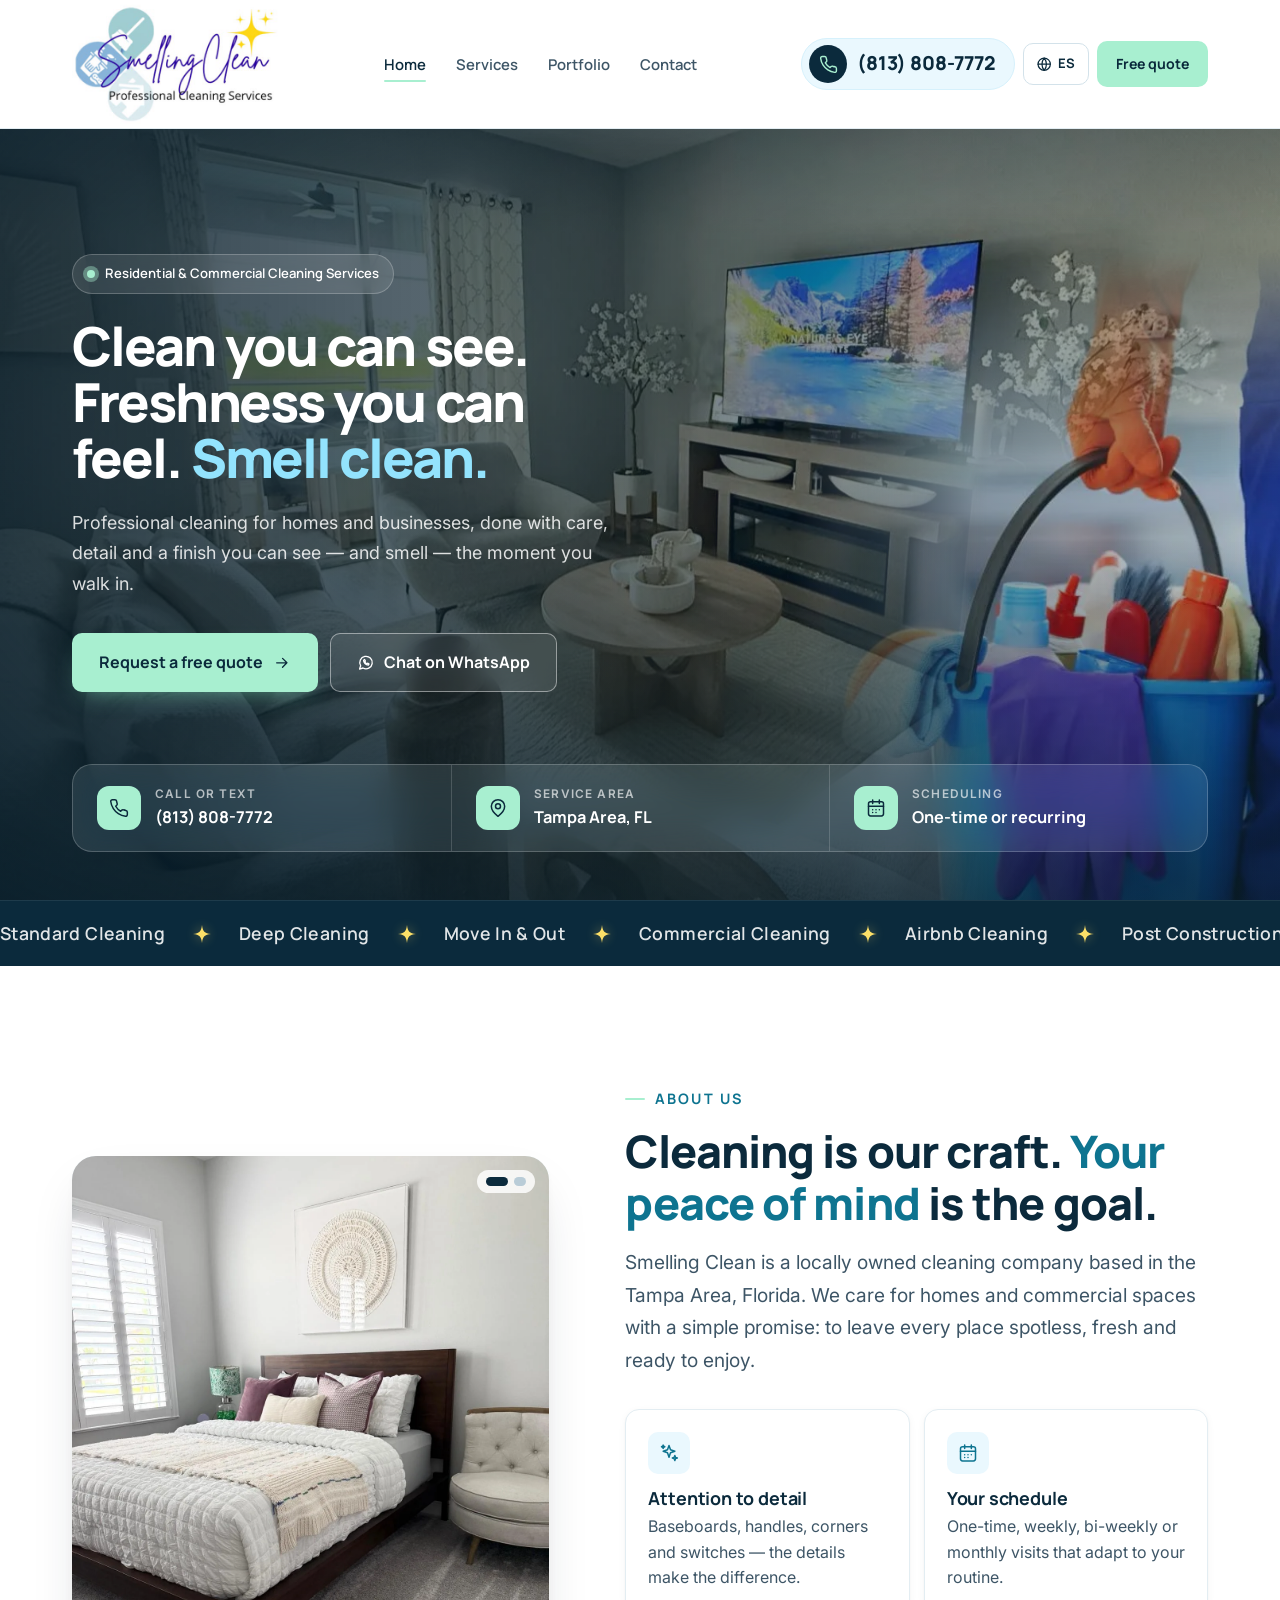
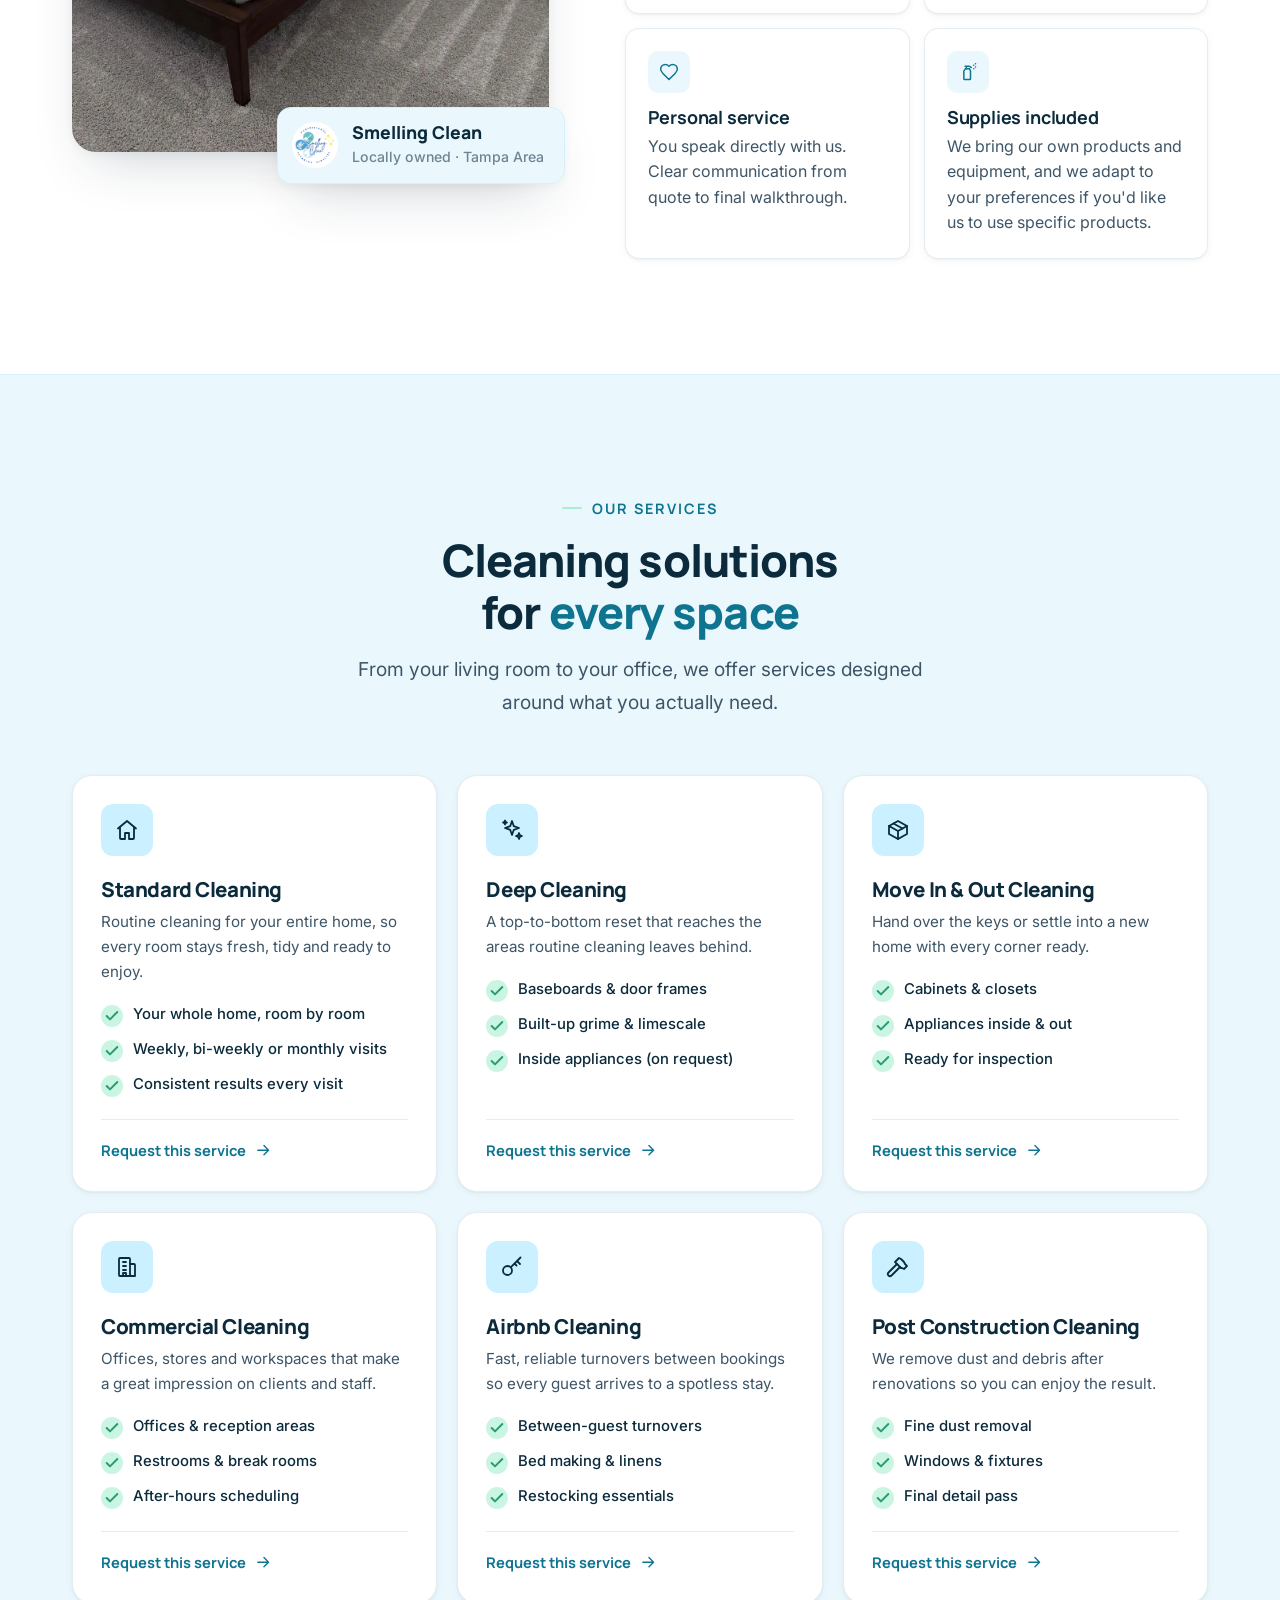
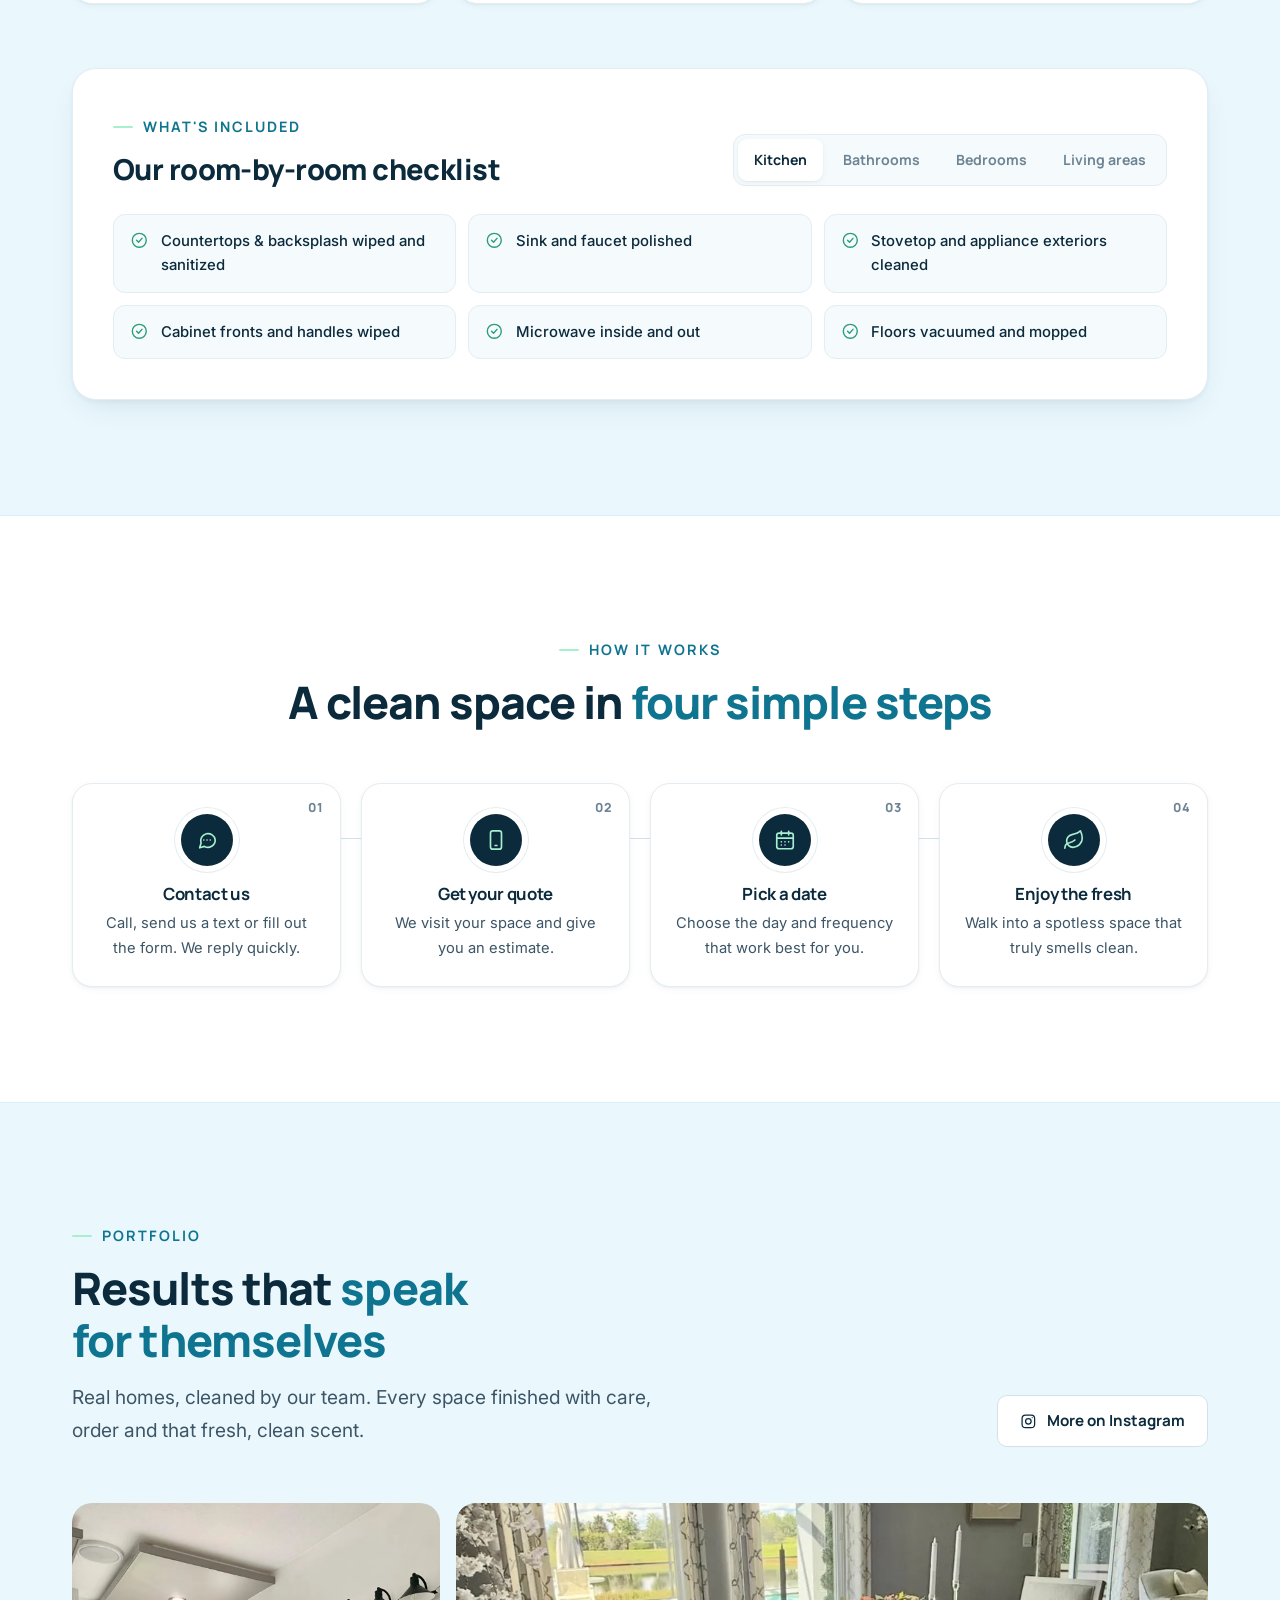
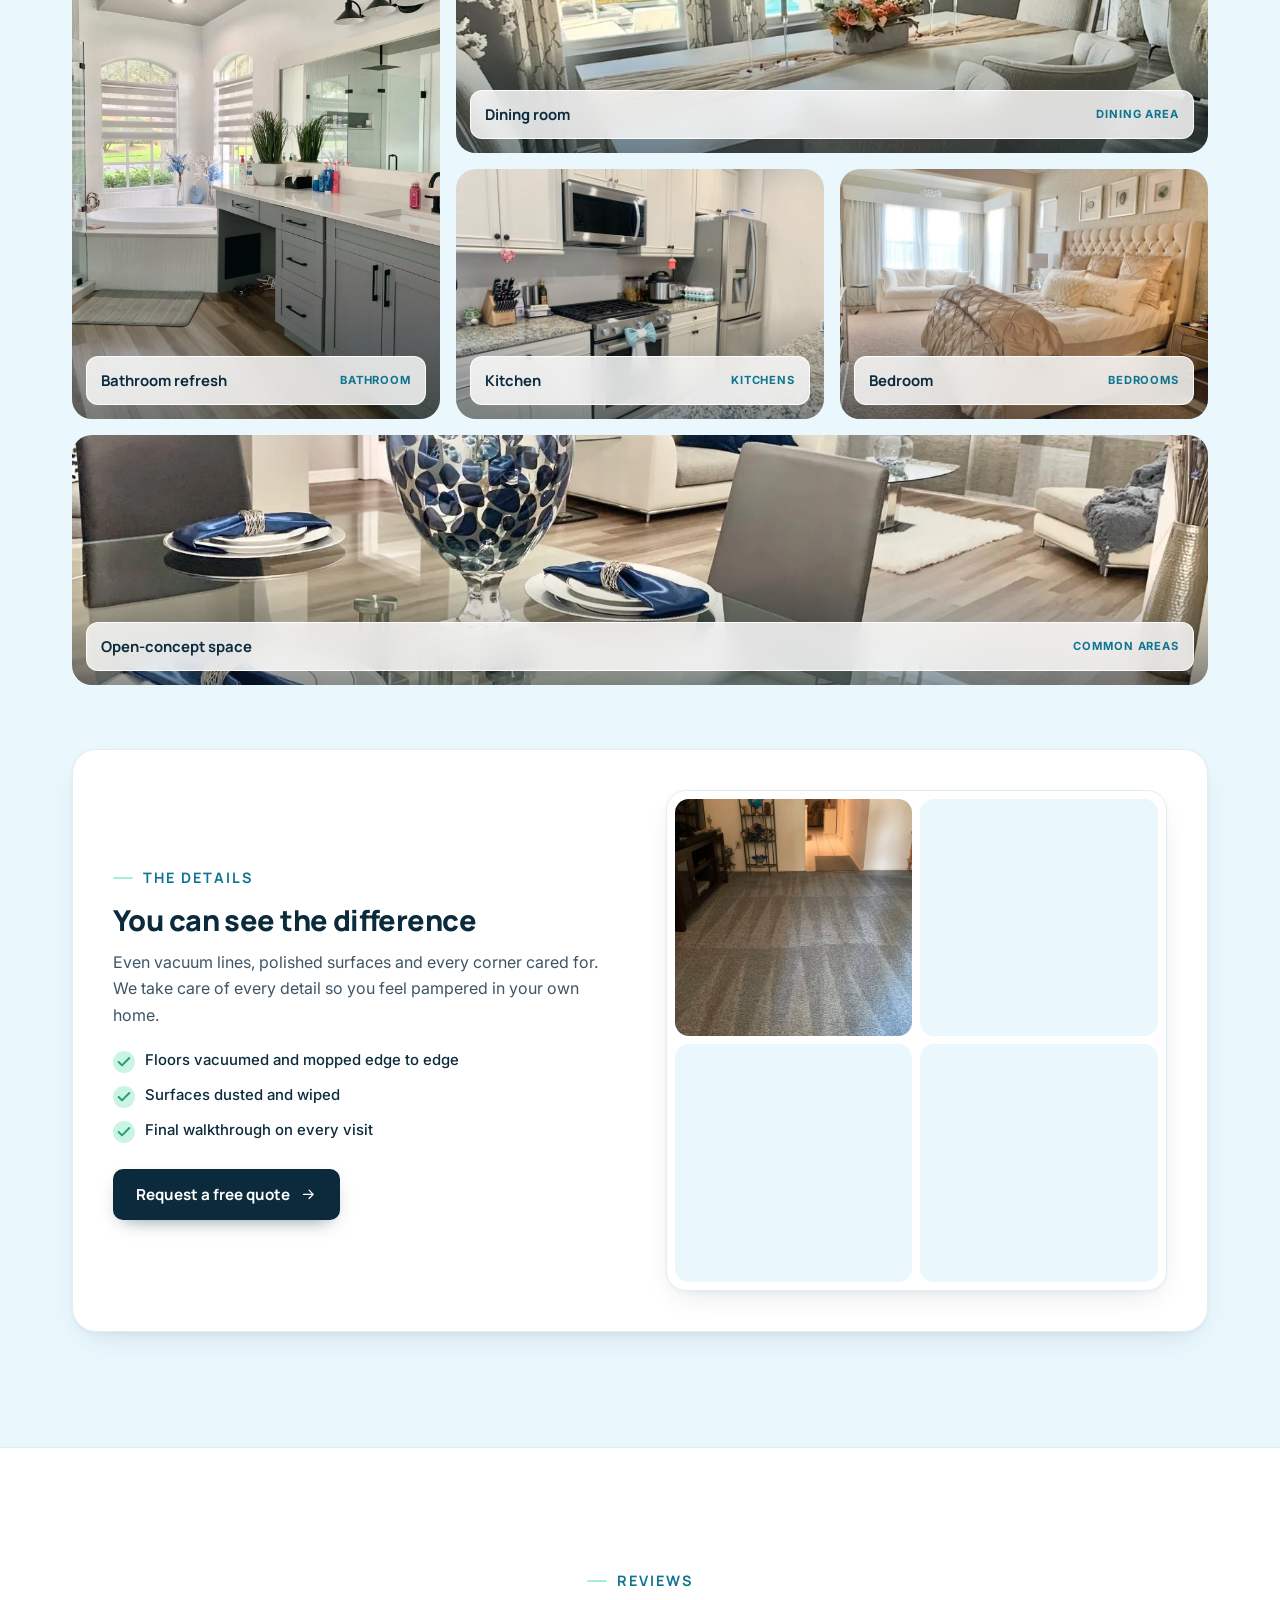
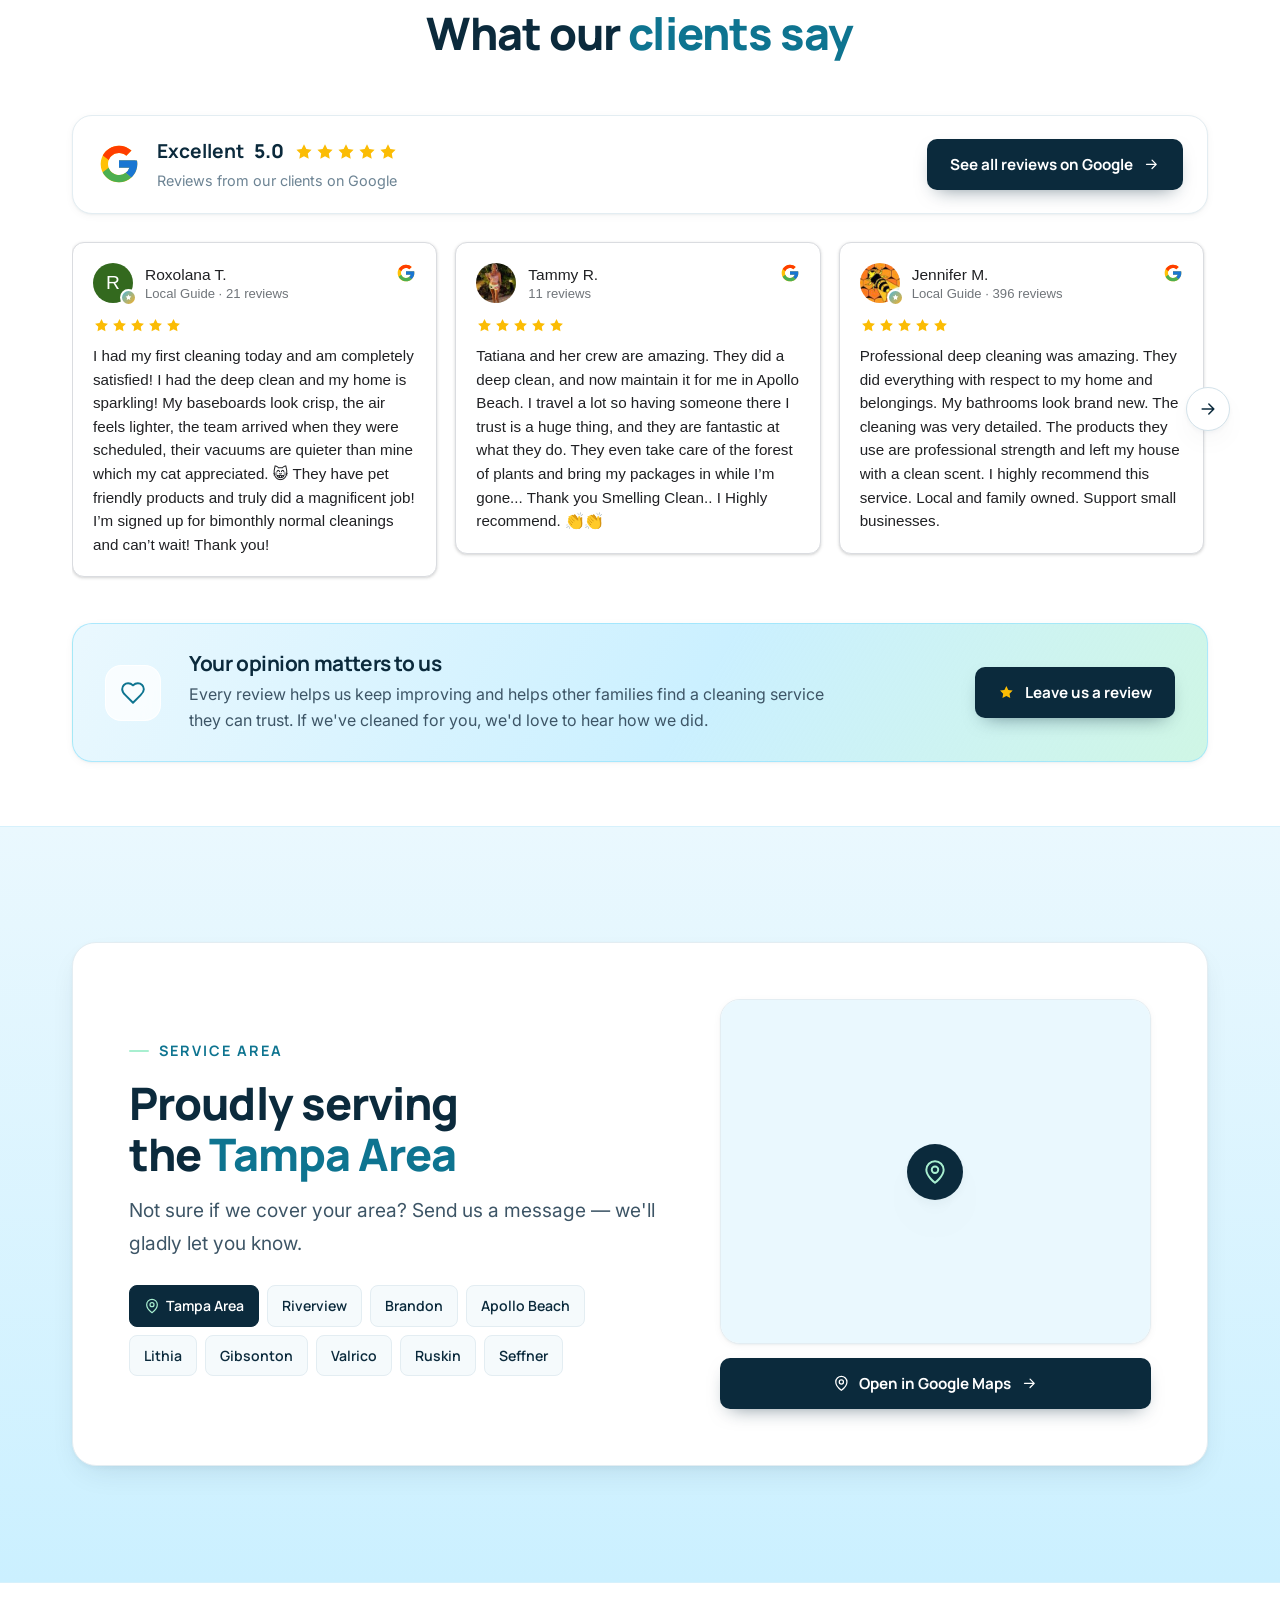
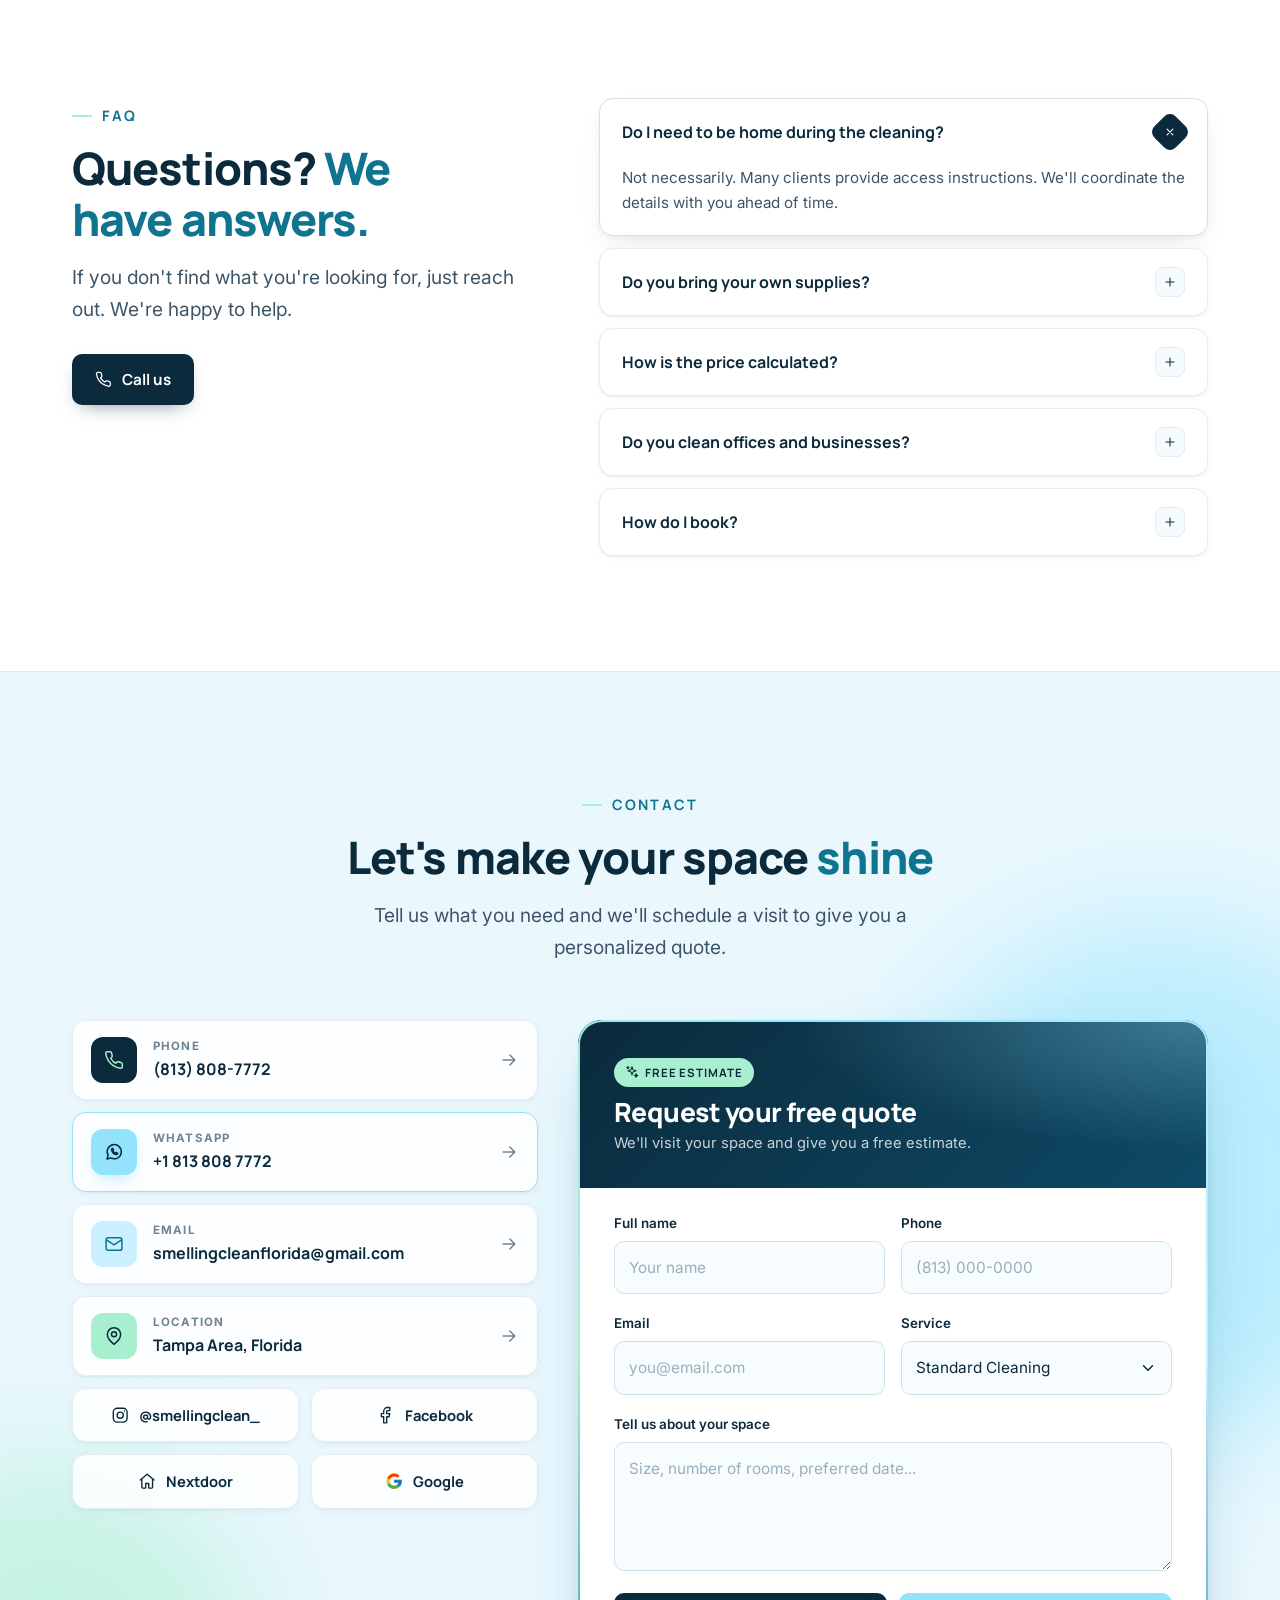
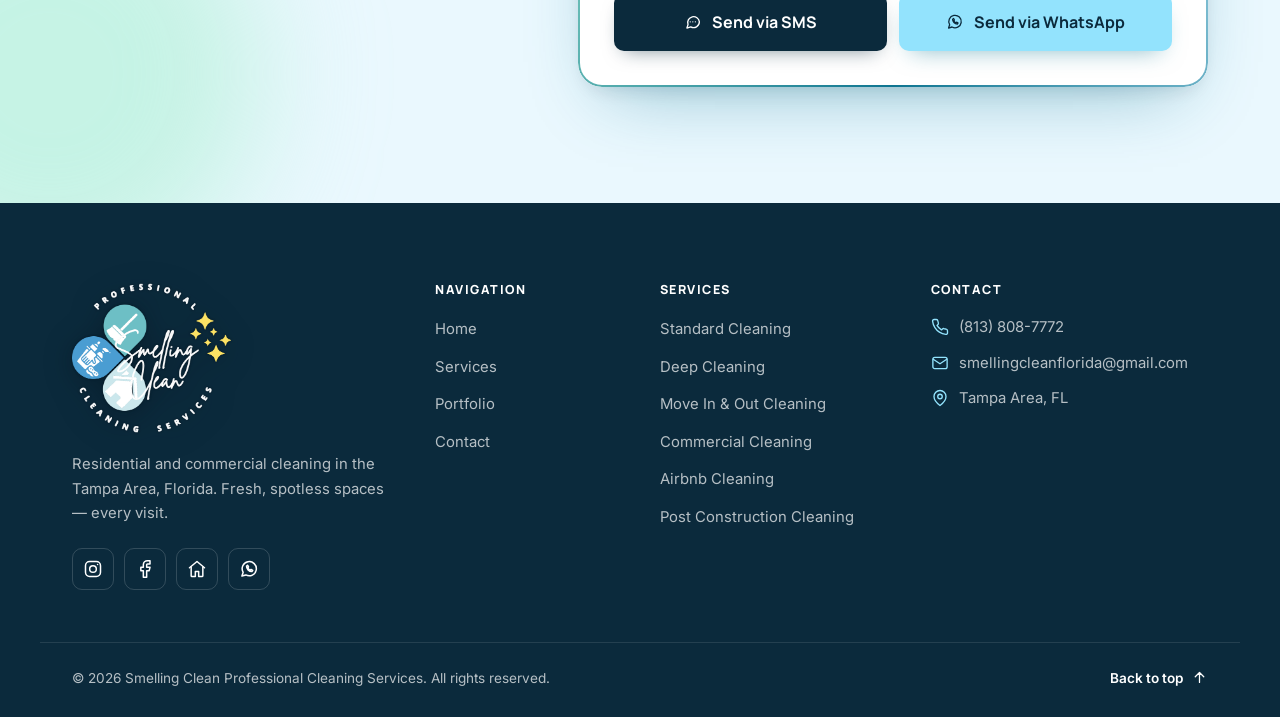
==== commit 59e4a013: "Revert "Merge pull request #62 from quasarworksco/claude/peaceful-dijkstra-td1krx" This reverts comm" ====
--- a/index.html
+++ b/index.html
@@ -43,7 +43,7 @@
   <link rel="preconnect" href="https://fonts.googleapis.com">
   <link rel="preconnect" href="https://fonts.gstatic.com" crossorigin>
   <link href="https://fonts.googleapis.com/css2?family=Inter:wght@400;500;600;700&family=Manrope:wght@500;600;700;800&display=swap" rel="stylesheet">
-  <link rel="stylesheet" href="css/styles.css?v=20260930n">
+  <link rel="stylesheet" href="css/styles.css?v=20260930m">
 
   <script type="application/ld+json">
   {
@@ -185,8 +185,8 @@
       <img src="assets/portfolio/sala1.jpg" alt="" width="1600" height="1200" fetchpriority="high" decoding="async">
     </picture>
     <picture class="hero-side">
-      <source srcset="assets/portfolio/hero-bucket-cut.webp" type="image/webp">
-      <img src="assets/portfolio/hero-bucket-cut.png" alt="" width="609" height="661" decoding="async">
+      <source srcset="assets/portfolio/hero-bucket.webp" type="image/webp">
+      <img src="assets/portfolio/hero-bucket.jpg" alt="" width="951" height="661" decoding="async">
     </picture>
   </div>
 
@@ -202,8 +202,8 @@
     </div>
 
     <picture class="hero-mobile-pic" aria-hidden="true">
-      <source srcset="assets/portfolio/hero-bucket-cut.webp" type="image/webp">
-      <img src="assets/portfolio/hero-bucket-cut.png" alt="" width="609" height="661" loading="lazy" decoding="async">
+      <source srcset="assets/portfolio/hero-bucket.webp" type="image/webp">
+      <img src="assets/portfolio/hero-bucket.jpg" alt="" width="951" height="661" loading="lazy" decoding="async">
     </picture>
 
     <div class="hero-bar reveal">
@@ -924,6 +924,6 @@
   <span class="fab-label" data-i18n="fab">Need a quote?</span>
 </a>
 
-<script src="js/main.js?v=20260930n"></script>
+<script src="js/main.js?v=20260930m"></script>
 </body>
 </html>
--- a/css/styles.css
+++ b/css/styles.css
@@ -185,11 +185,12 @@
 .hero { position: relative; min-height: 100vh; min-height: 100svh; display: flex; align-items: flex-end; padding: calc(var(--header-h) + 56px) 0 48px; color: #fff; overflow: hidden; background: var(--ink); isolation: isolate; }
 .hero-bg { position: absolute; inset: 0; z-index: -1; }
 .hero-bg img { width: 100%; height: 100%; object-fit: cover; object-position: center 45%; transform-origin: 20% 45%; transform: scale(1.2); animation: heroZoom 18s ease-out forwards; }
-.hero-side { position: absolute; right: 0; bottom: 0; width: min(38%, 70vh); aspect-ratio: 609 / 661; display: block;
-  -webkit-mask-image: linear-gradient(to bottom, transparent 0%, rgba(0, 0, 0, 0.6) 14%, #000 32%);
-  mask-image: linear-gradient(to bottom, transparent 0%, rgba(0, 0, 0, 0.6) 14%, #000 32%); }
-.hero-bg .hero-side img { width: 100%; height: 100%; object-fit: contain; object-position: right bottom; transform: none; animation: heroSide 18s ease-out forwards;
-  filter: drop-shadow(-18px 10px 30px rgba(8, 30, 43, 0.55)) saturate(0.95); transform-origin: right bottom; }
+.hero-side { position: absolute; right: 0; bottom: 0; width: 38%; height: 72%; display: block;
+  -webkit-mask-image: linear-gradient(to right, transparent 0%, #000 40%), linear-gradient(to bottom, transparent 0%, #000 35%);
+  -webkit-mask-composite: source-in;
+  mask-image: linear-gradient(to right, transparent 0%, #000 40%), linear-gradient(to bottom, transparent 0%, #000 35%);
+  mask-composite: intersect; }
+.hero-bg .hero-side img { width: 100%; height: 100%; object-fit: cover; object-position: 70% 60%; transform: none; animation: heroSide 18s ease-out forwards; }
 @keyframes heroSide { from { transform: scale(1.06); } to { transform: scale(1); } }
 .hero-bg::after {
   content: ""; position: absolute; inset: 0;
@@ -635,12 +636,15 @@
   .hero-bar-item { padding: 16px 18px; }
   .hero-bar-item + .hero-bar-item { border-left: 0; border-top: 1px solid rgba(255, 255, 255, 0.16); }
   .hero-bar-item:nth-child(3) { display: flex; }
+  .hero-mobile-pic { display: block; justify-self: end; width: 78%; height: 190px; margin: -28px calc(-1 * var(--gutter)) -64px 0; position: relative; z-index: -1;
+    -webkit-mask-image: linear-gradient(to right, transparent 0%, #000 50%), linear-gradient(to bottom, transparent 0%, #000 35%, #000 65%, transparent 100%);
+    -webkit-mask-composite: source-in;
+    mask-image: linear-gradient(to right, transparent 0%, #000 50%), linear-gradient(to bottom, transparent 0%, #000 35%, #000 65%, transparent 100%);
+    mask-composite: intersect; }
   .rv-cta { flex-direction: column; align-items: flex-start; padding: 24px 20px; }
   .rv-cta-btn { width: 100%; }
-  .hero-mobile-pic { display: block; justify-self: end; width: 62%; height: 200px; margin: -24px calc(-1 * var(--gutter)) -60px 0; position: relative; z-index: -1;
-    -webkit-mask-image: linear-gradient(to bottom, transparent 0%, #000 25%, #000 72%, transparent 100%);
-    mask-image: linear-gradient(to bottom, transparent 0%, #000 25%, #000 72%, transparent 100%); }
-  .hero-mobile-pic img { width: 100%; height: 100%; object-fit: contain; object-position: right center; filter: brightness(0.8) saturate(0.9) drop-shadow(-10px 8px 18px rgba(8, 30, 43, 0.6)); }
+  .hero-mobile-pic img { width: 100%; height: 100%; object-fit: cover; object-position: 70% 55%; filter: brightness(0.72) saturate(0.85) contrast(1.05); }
+  .hero-mobile-pic::after { content: ""; position: absolute; inset: 0; background: linear-gradient(0deg, rgba(8, 30, 43, 0.55) 0%, rgba(8, 30, 43, 0.25) 60%, rgba(8, 30, 43, 0.35) 100%); }
   .hb-icon { width: 40px; height: 40px; }
 
   .about-media { padding-bottom: 40px; }
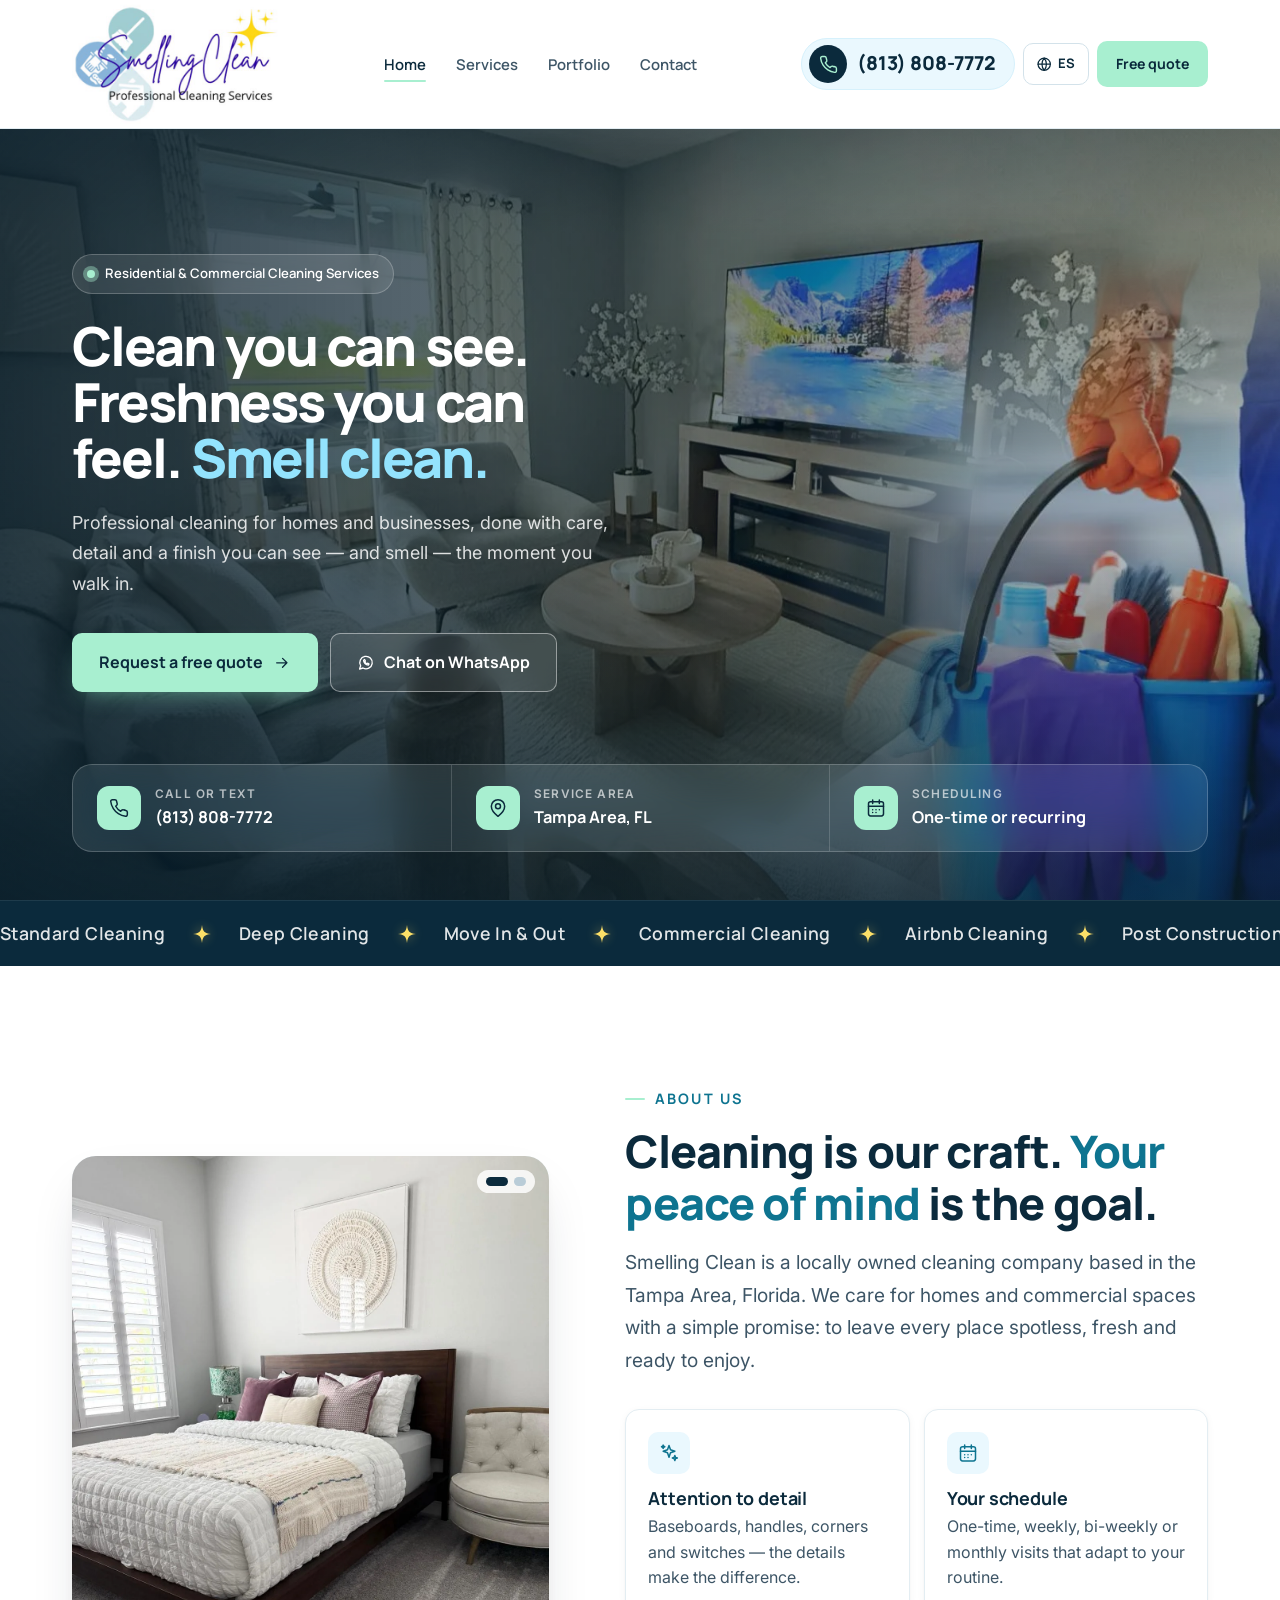
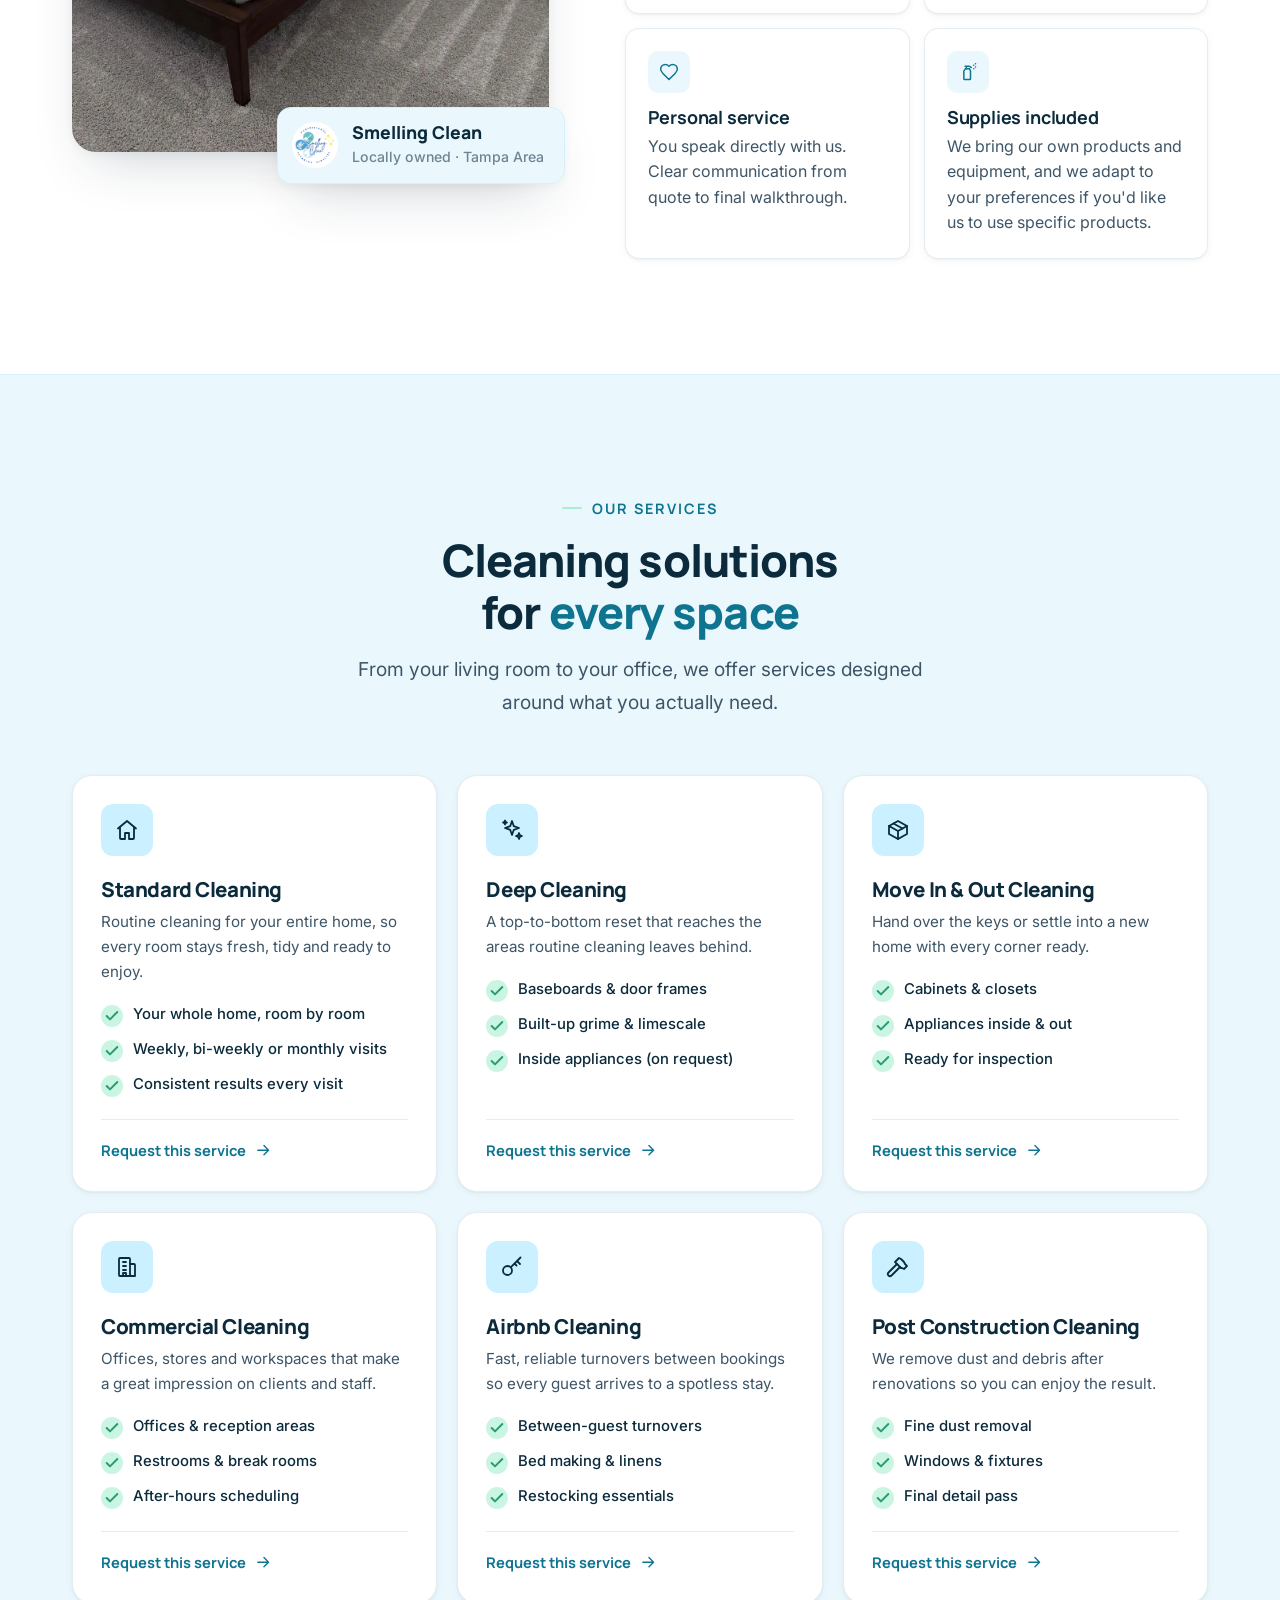
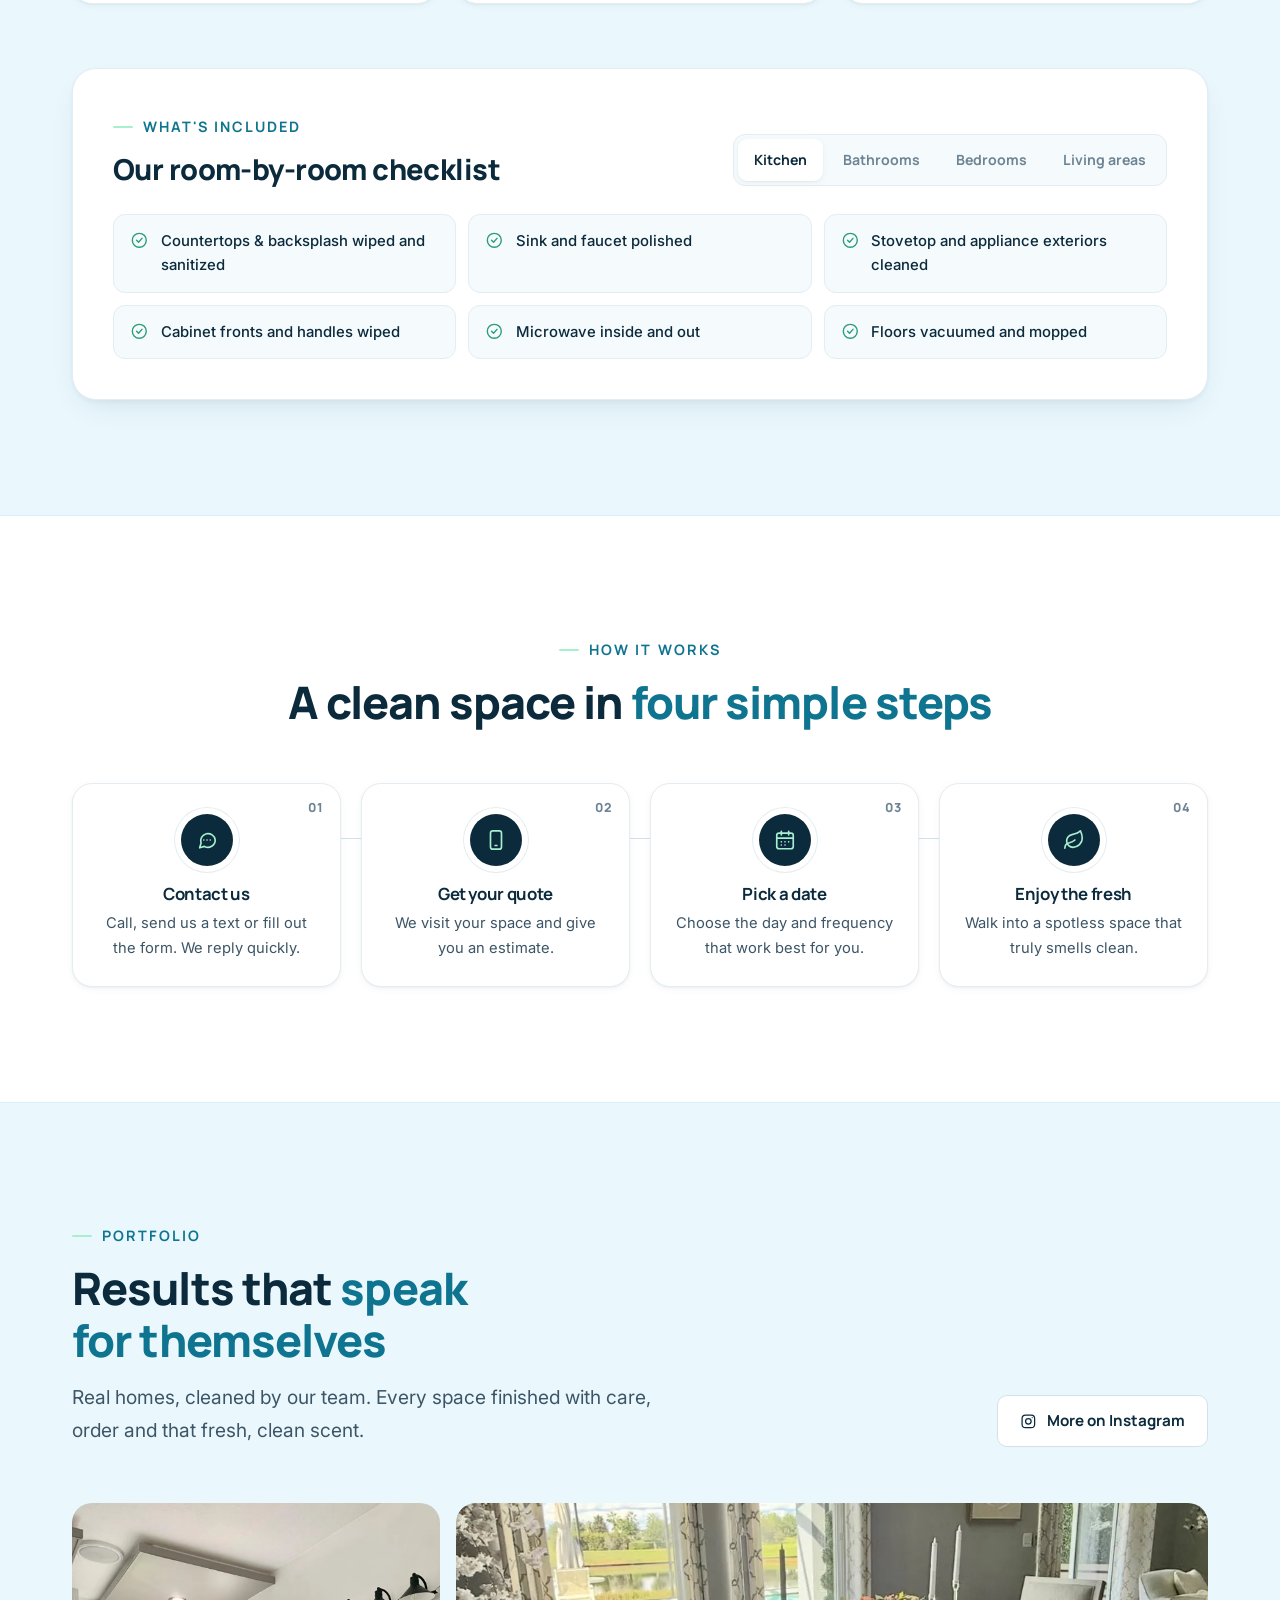
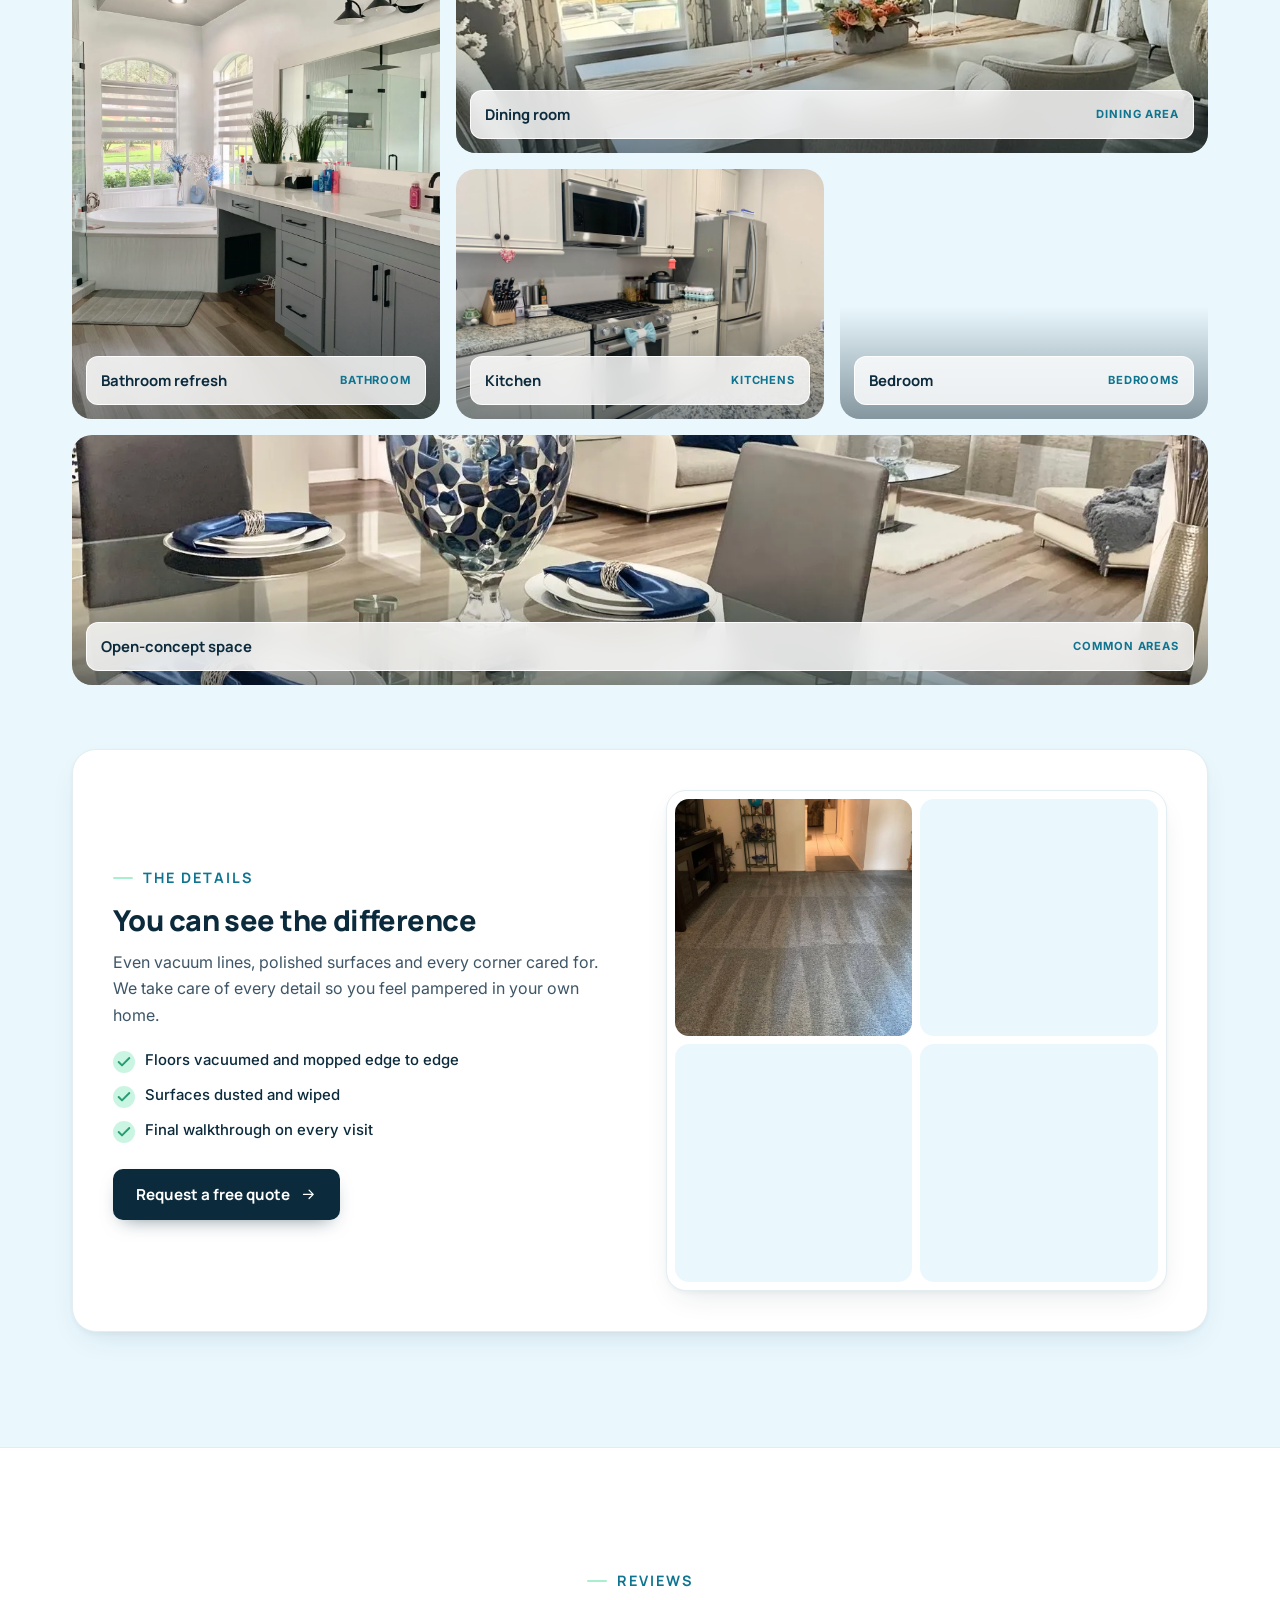
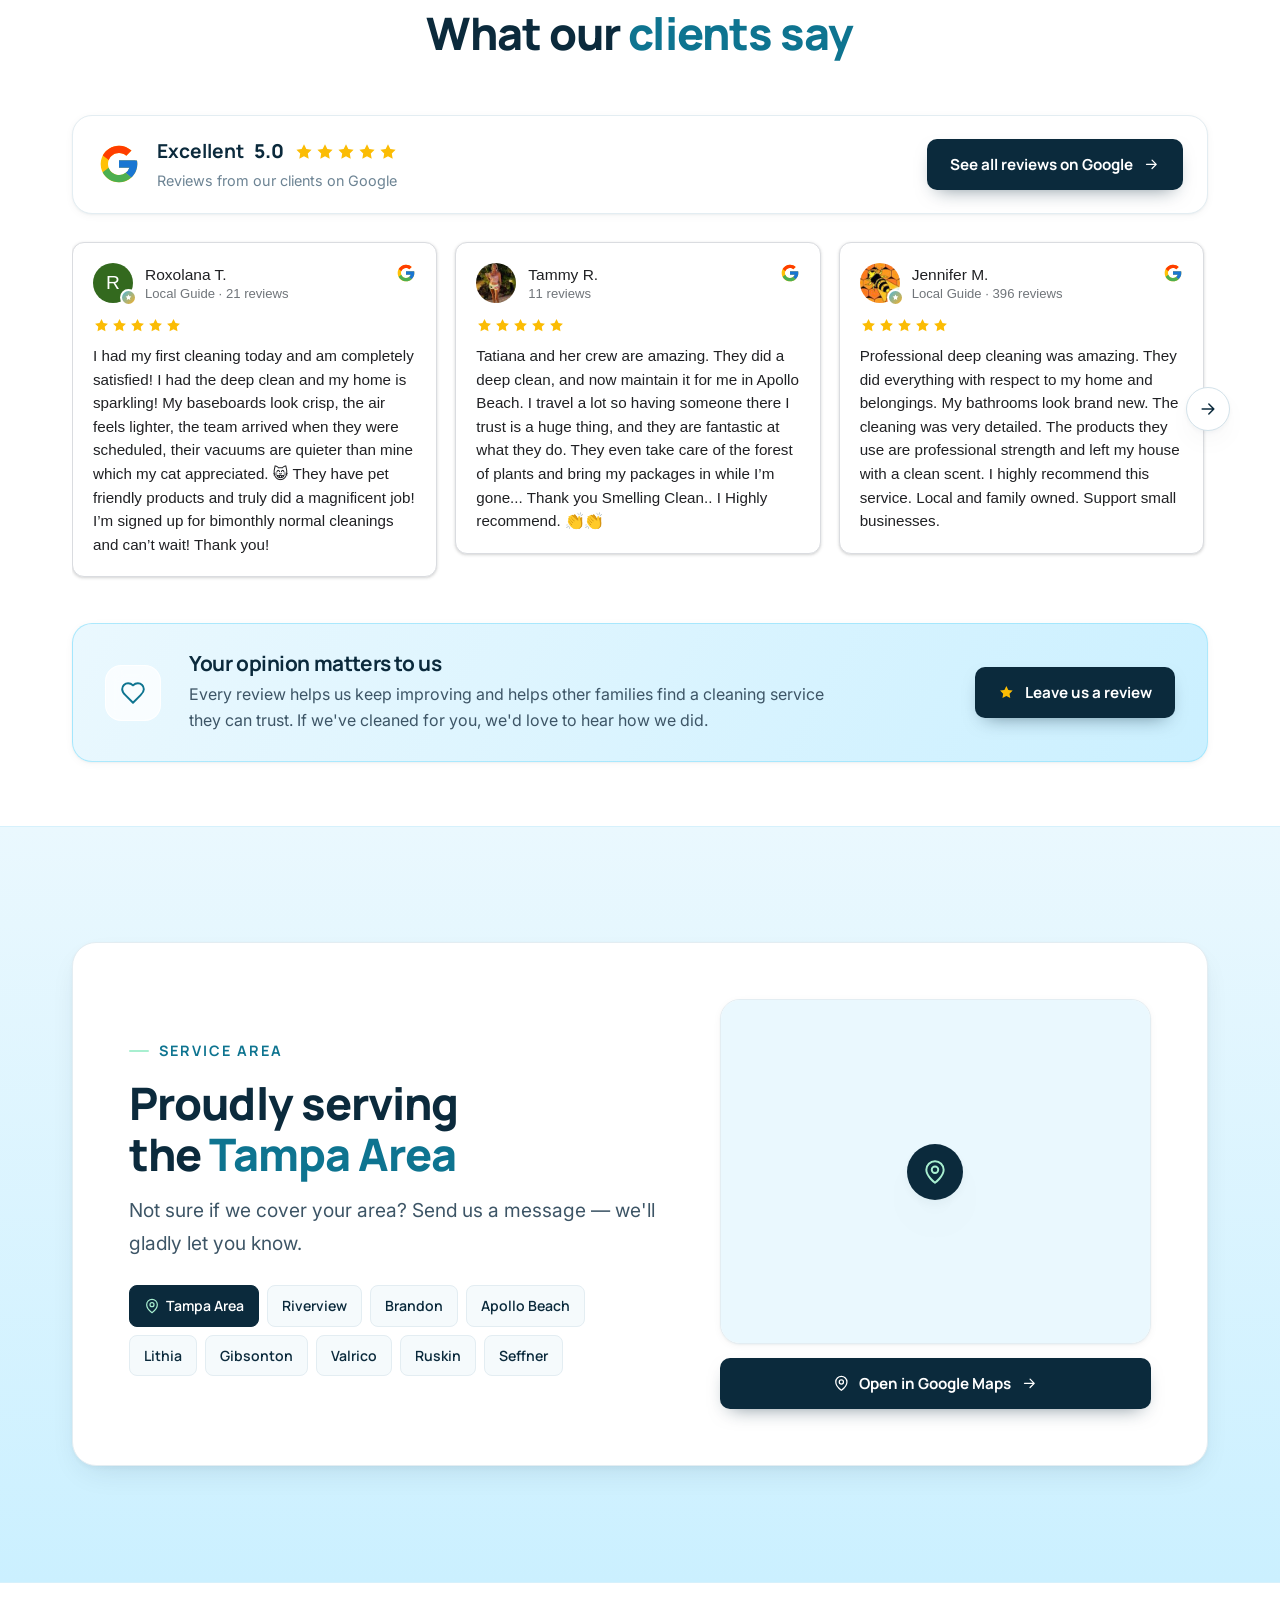
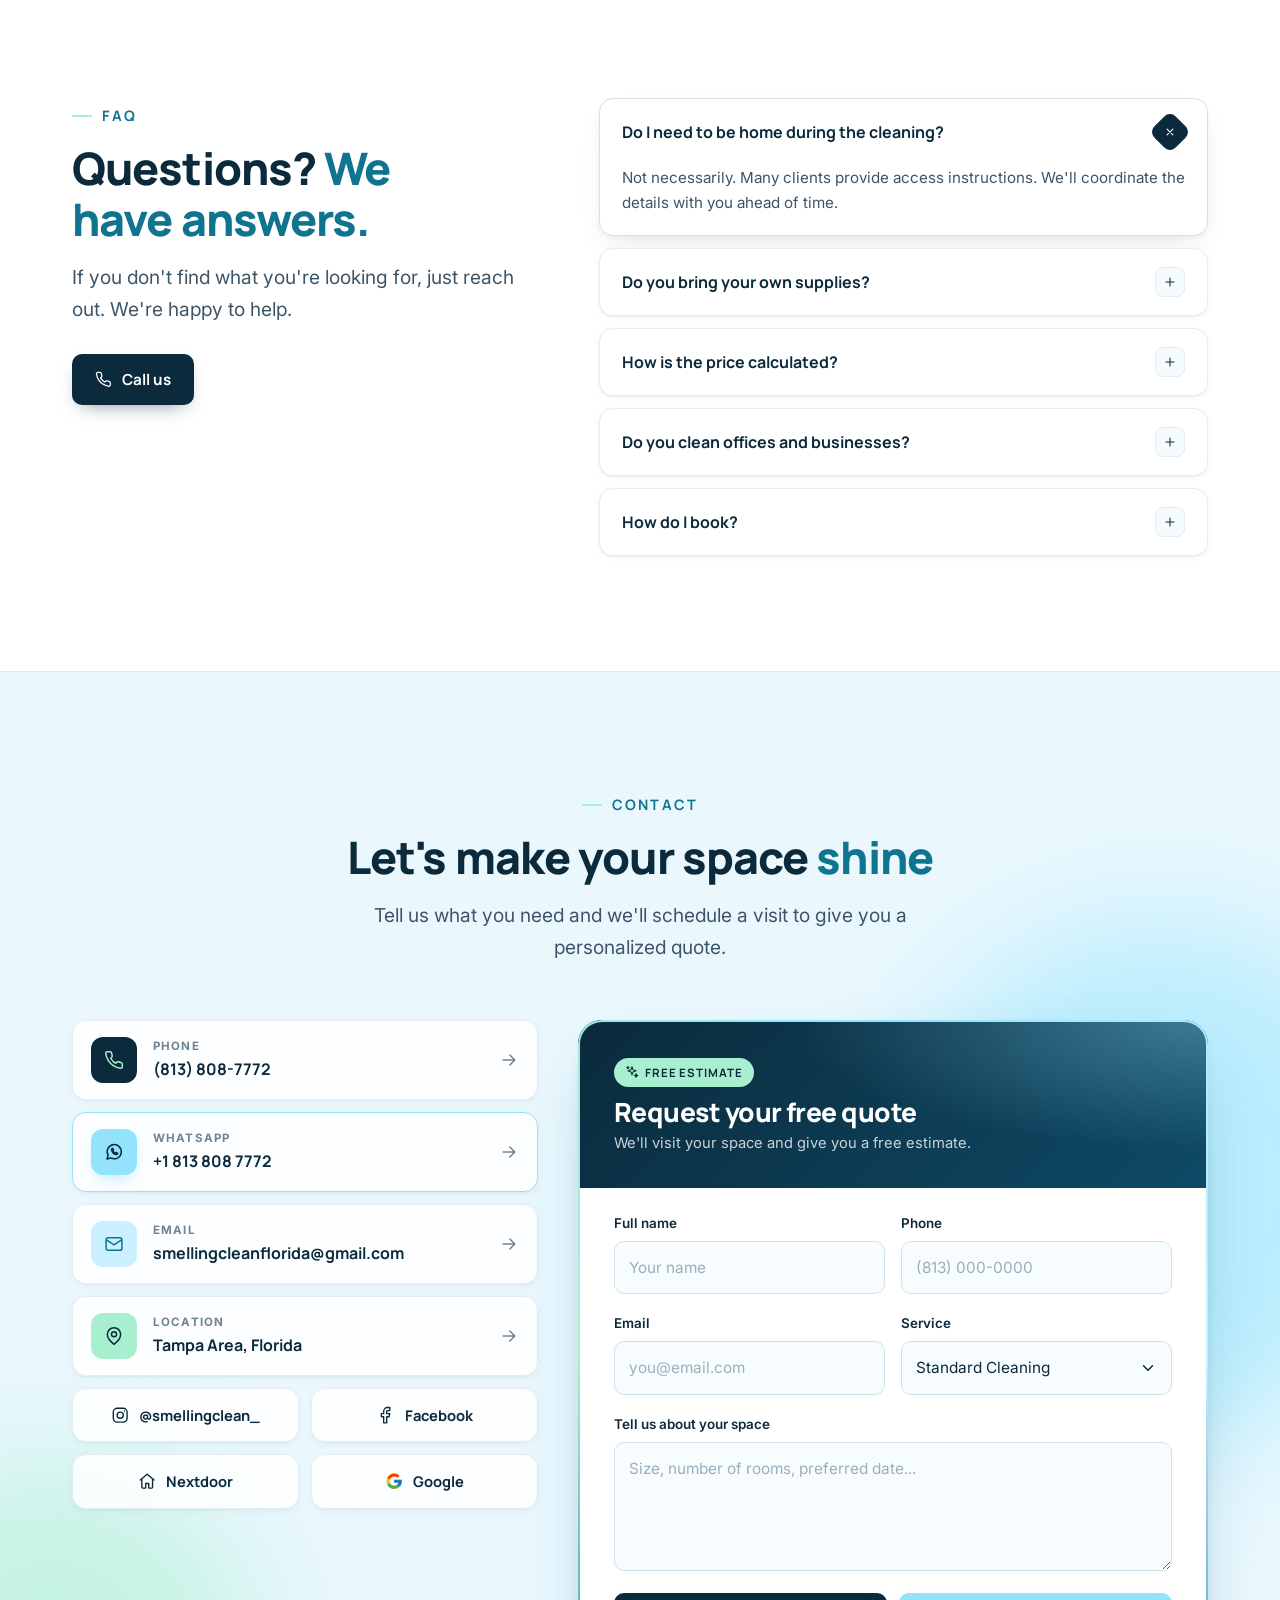
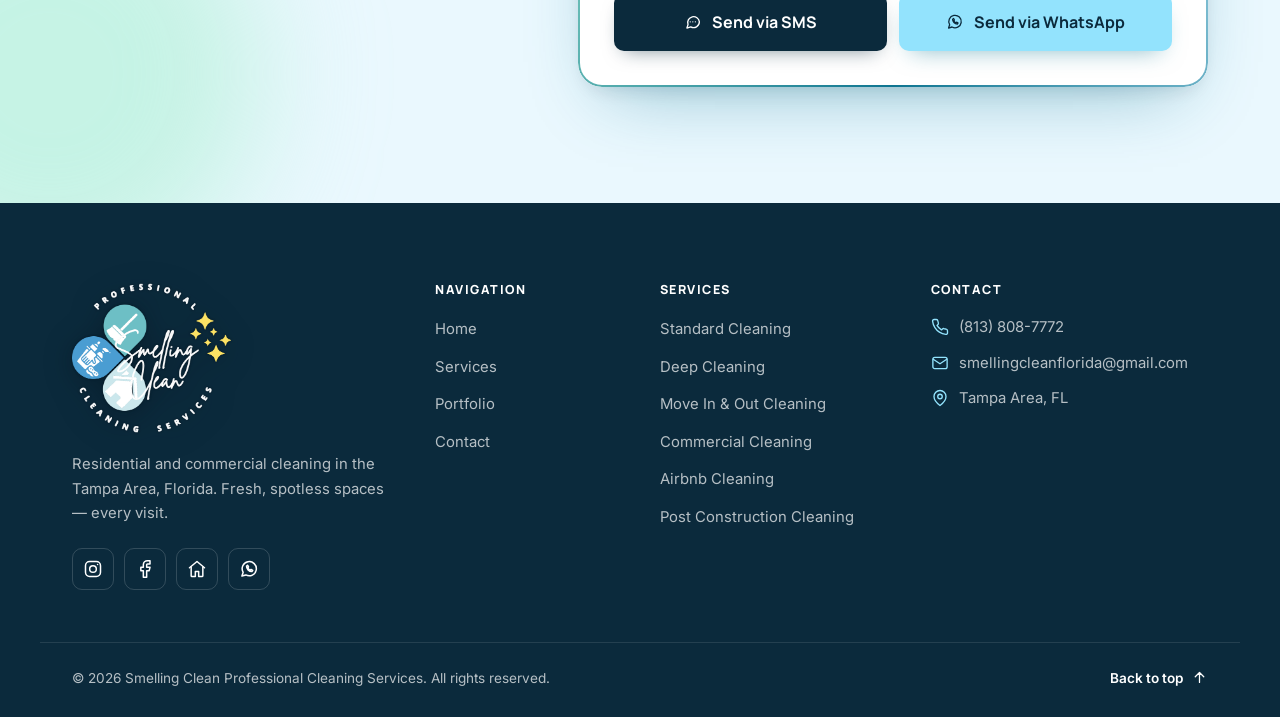
==== commit 4352cc2d: "Reviews CTA: light-blue only background (no green) Co-Authored-By: Claude Opus 5.5 <noreply@anthropi" ====
--- a/index.html
+++ b/index.html
@@ -43,7 +43,7 @@
   <link rel="preconnect" href="https://fonts.googleapis.com">
   <link rel="preconnect" href="https://fonts.gstatic.com" crossorigin>
   <link href="https://fonts.googleapis.com/css2?family=Inter:wght@400;500;600;700&family=Manrope:wght@500;600;700;800&display=swap" rel="stylesheet">
-  <link rel="stylesheet" href="css/styles.css?v=20260930m">
+  <link rel="stylesheet" href="css/styles.css?v=20260930p">
 
   <script type="application/ld+json">
   {
@@ -924,6 +924,6 @@
   <span class="fab-label" data-i18n="fab">Need a quote?</span>
 </a>
 
-<script src="js/main.js?v=20260930m"></script>
+<script src="js/main.js?v=20260930p"></script>
 </body>
 </html>
--- a/css/styles.css
+++ b/css/styles.css
@@ -388,7 +388,7 @@
 .gr-carousel { position: relative; }
 .gr-track { display: flex; align-items: flex-start; transition: height .35s ease; gap: 18px; overflow-x: auto; scroll-snap-type: x mandatory; scroll-behavior: smooth; padding: 4px 2px 18px; scrollbar-width: none; overscroll-behavior-x: contain; }
 .gr-track::-webkit-scrollbar { display: none; }
-.rv-cta { display: flex; align-items: center; gap: 20px 28px; margin-top: 28px; padding: 28px 32px; border-radius: var(--radius-lg); background: linear-gradient(120deg, #eaf8fe 0%, var(--ice) 55%, rgba(168, 239, 208, 0.55) 100%); border: 1px solid rgba(147, 227, 253, 0.7); box-shadow: var(--shadow-sm); }
+.rv-cta { display: flex; align-items: center; gap: 20px 28px; margin-top: 28px; padding: 28px 32px; border-radius: var(--radius-lg); background: linear-gradient(120deg, #eaf8fe 0%, var(--ice) 100%); border: 1px solid rgba(147, 227, 253, 0.7); box-shadow: var(--shadow-sm); }
 .rv-cta-icon { flex: none; display: grid; place-items: center; width: 56px; height: 56px; border-radius: 16px; background: rgba(255, 255, 255, 0.75); border: 1px solid rgba(255, 255, 255, 0.9); color: var(--accent); -webkit-backdrop-filter: blur(8px); backdrop-filter: blur(8px); }
 .rv-cta-icon .icon { width: 26px; height: 26px; }
 .rv-cta-text { flex: 1; min-width: 0; }
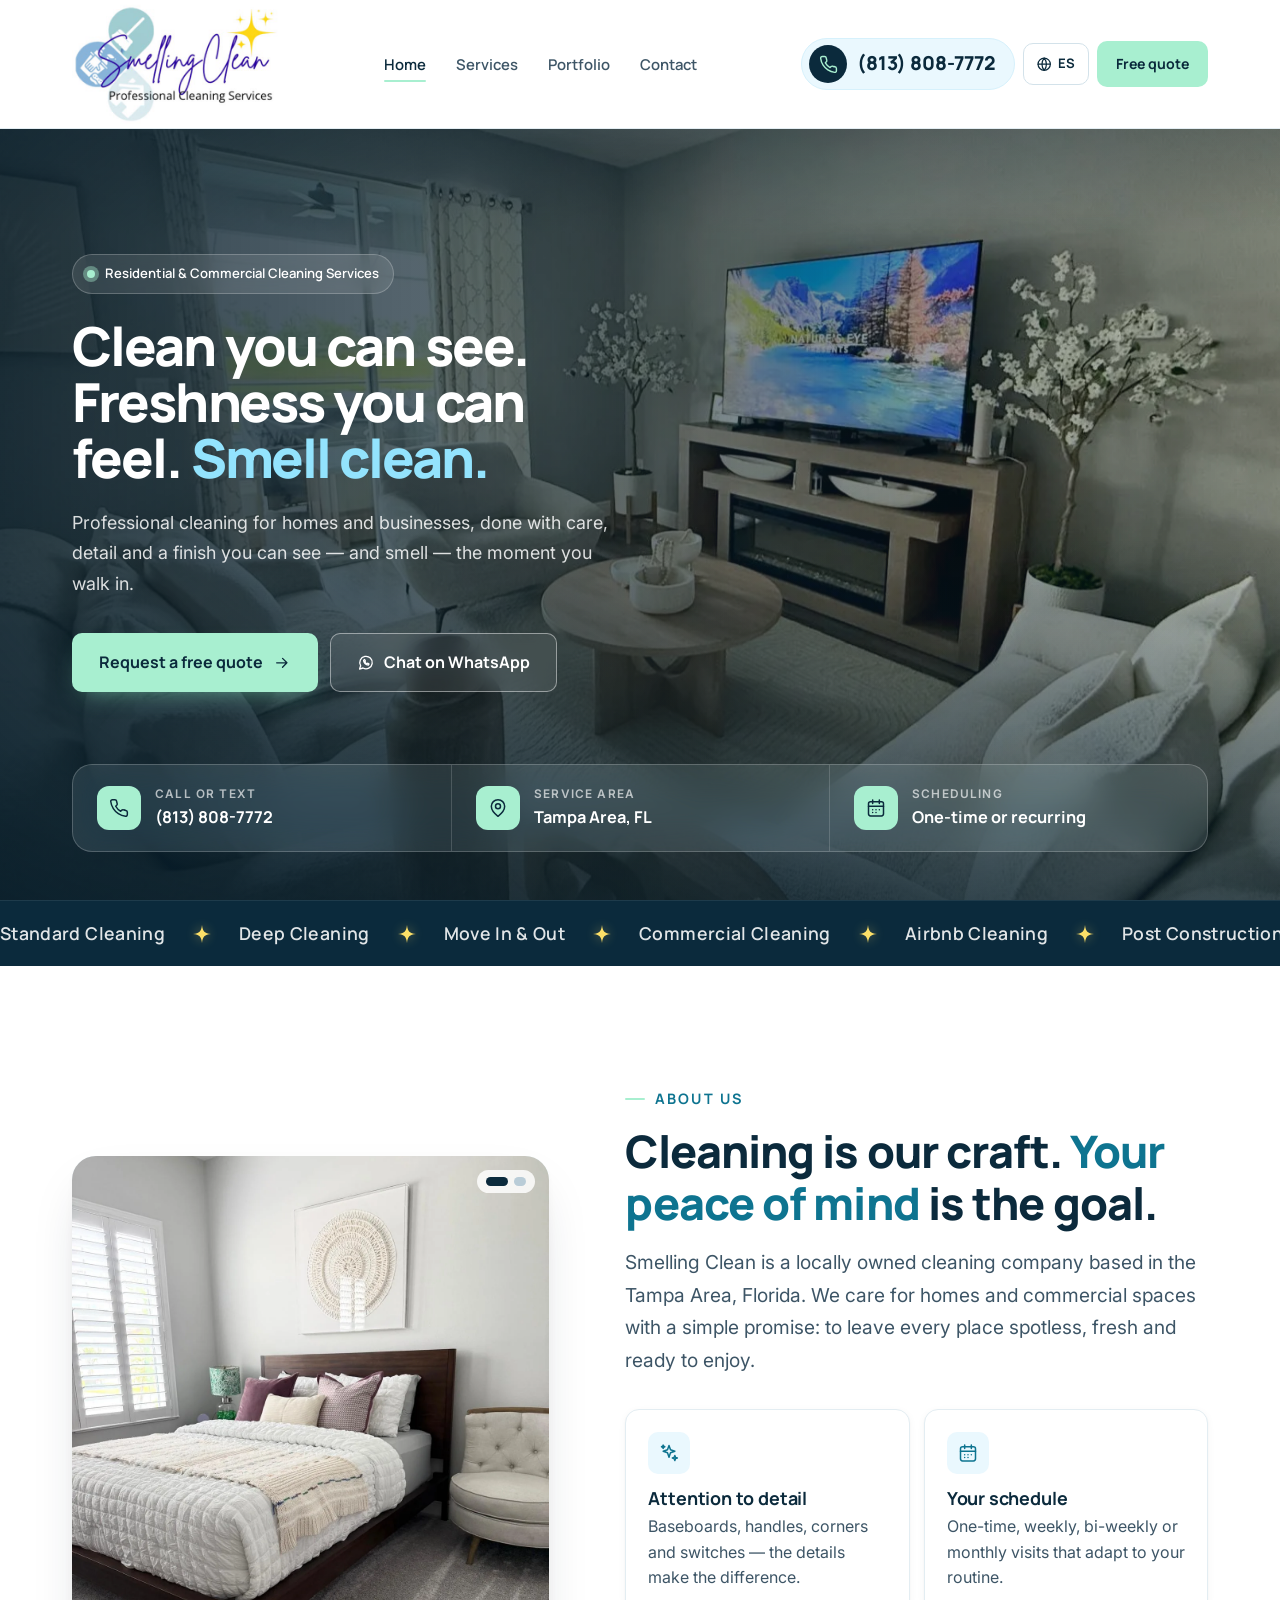
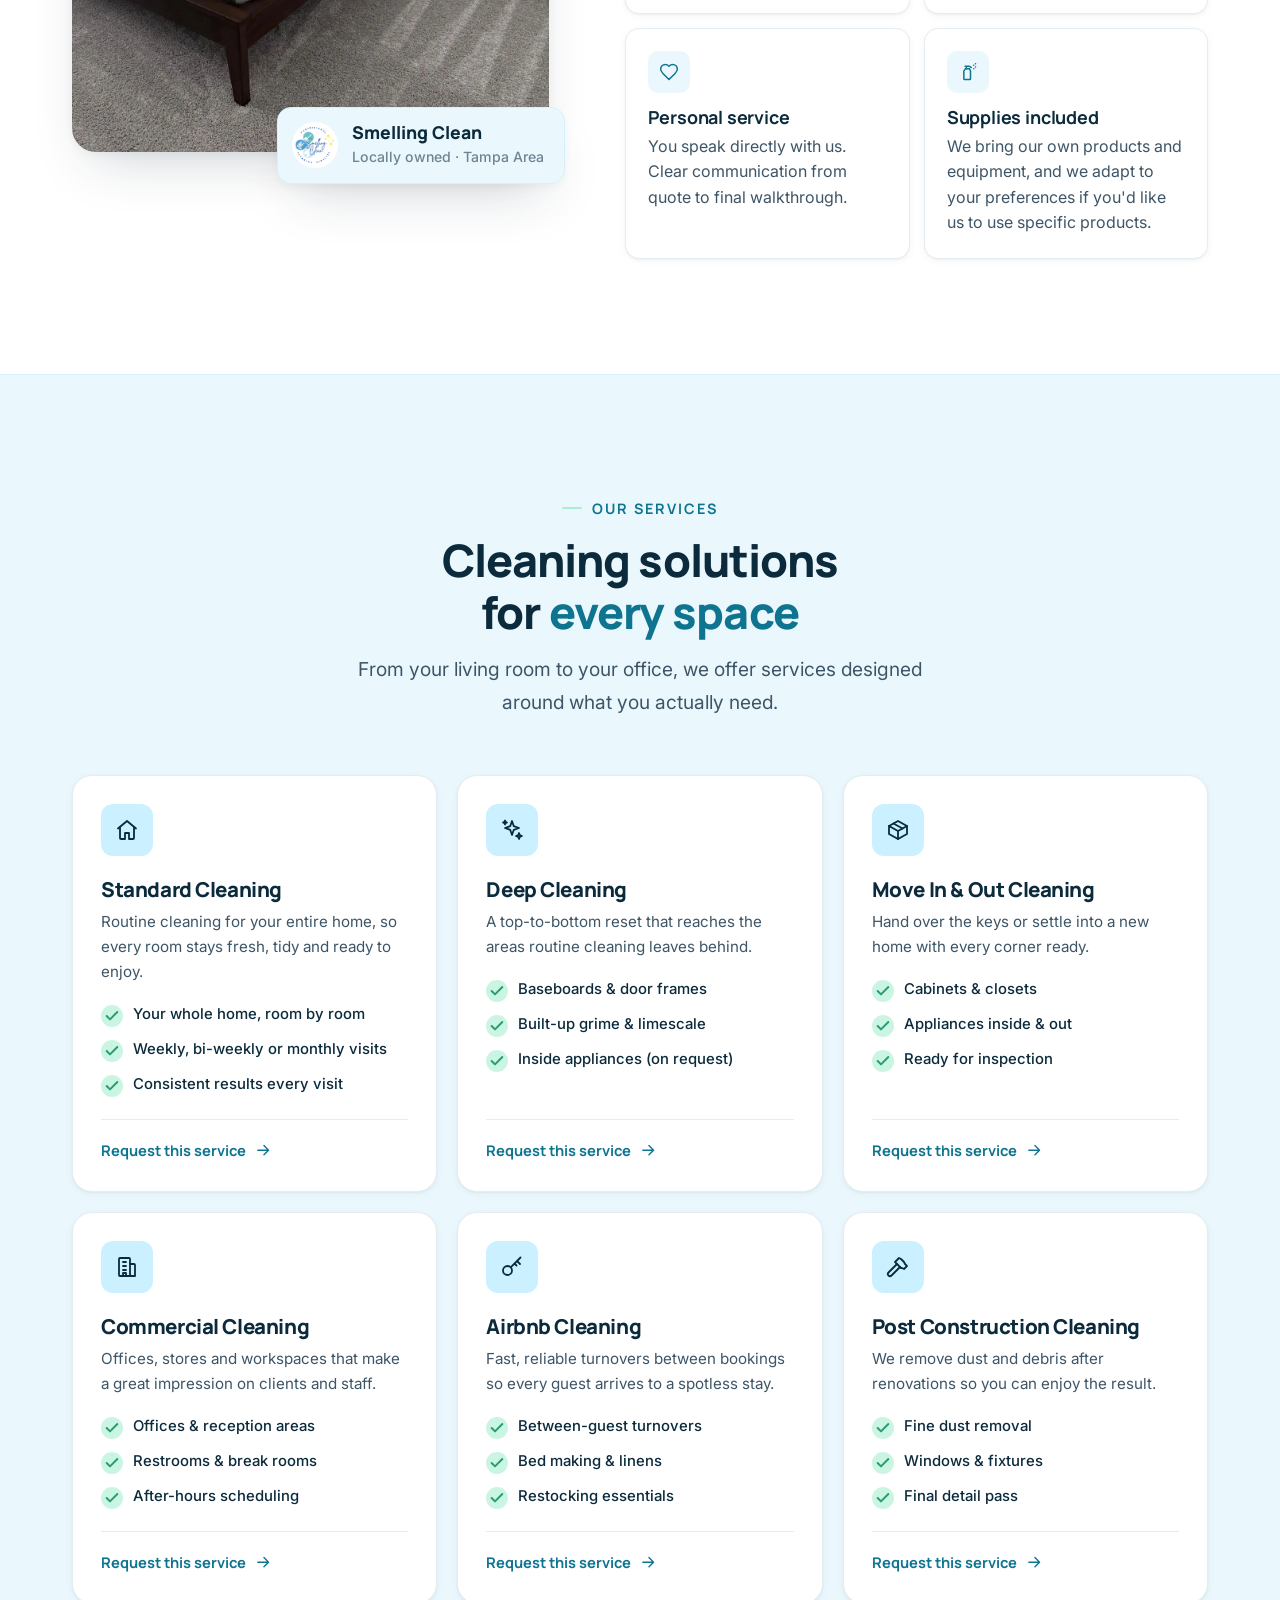
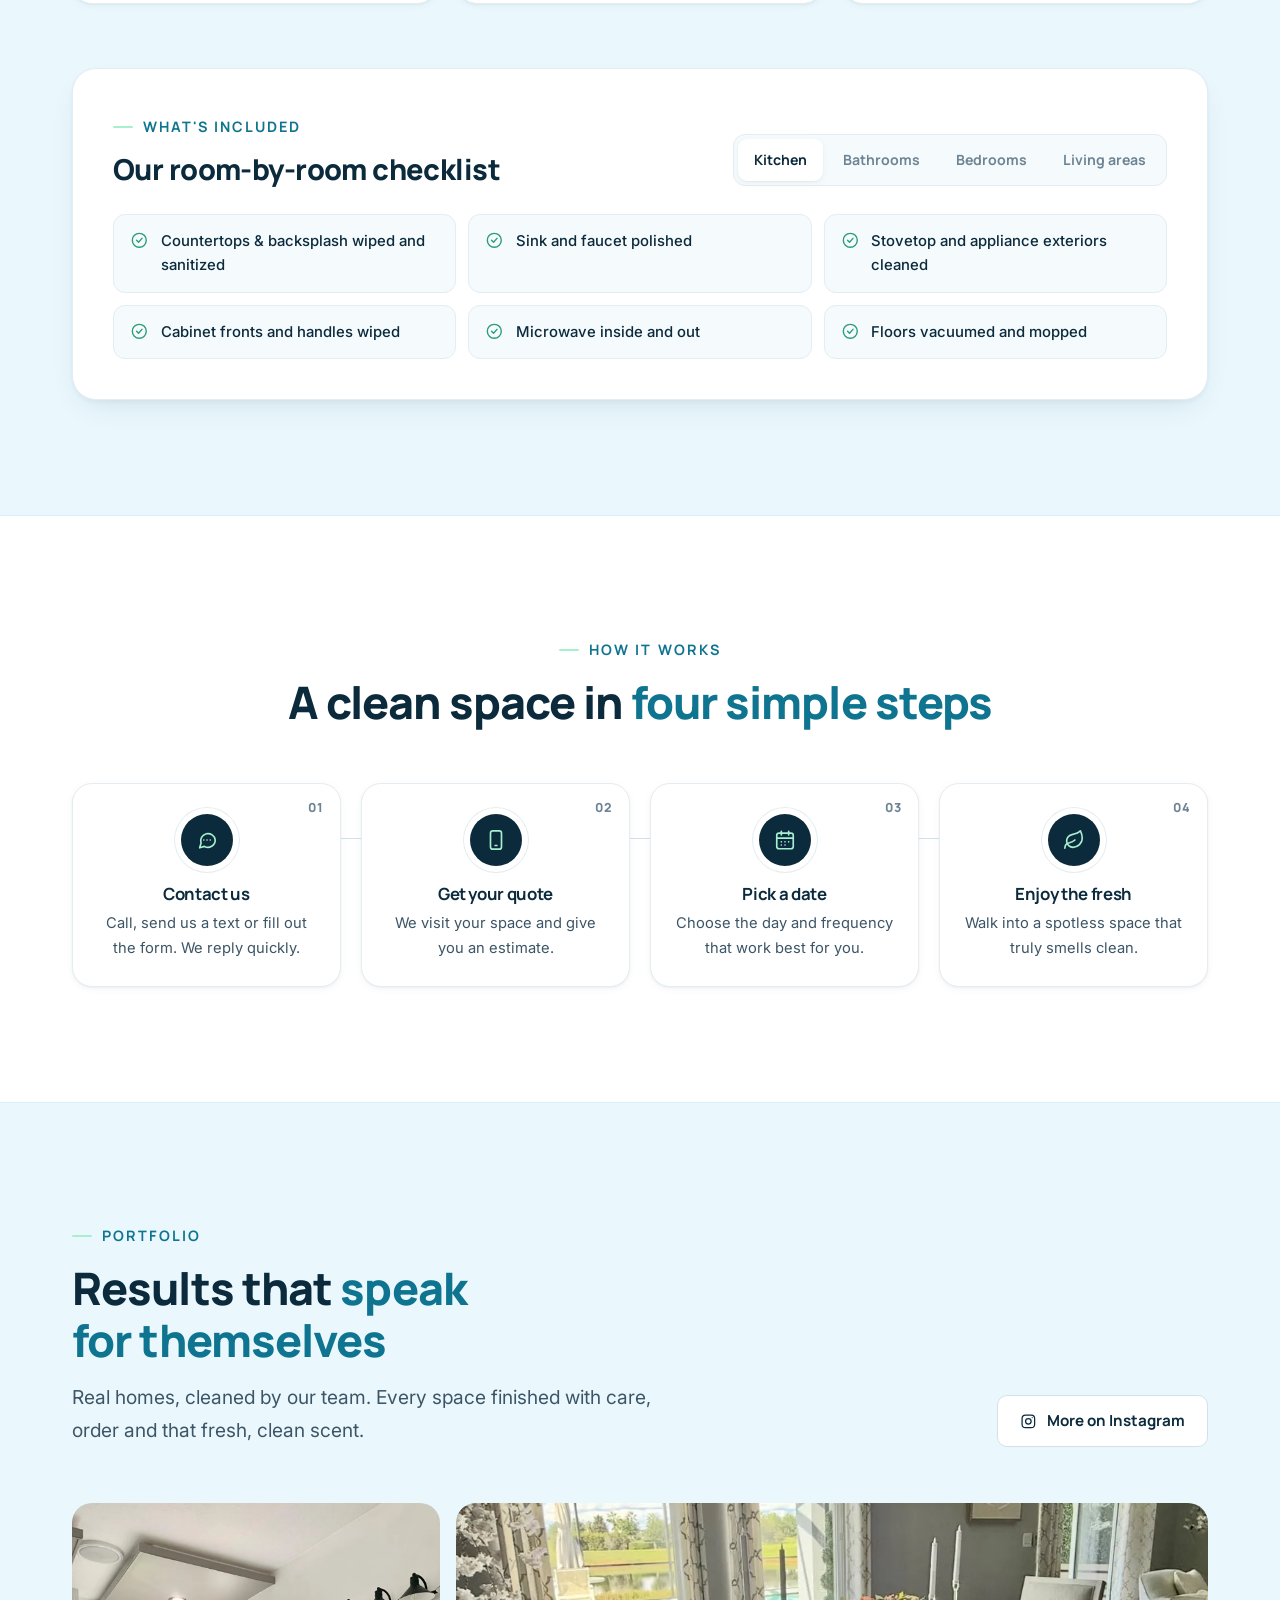
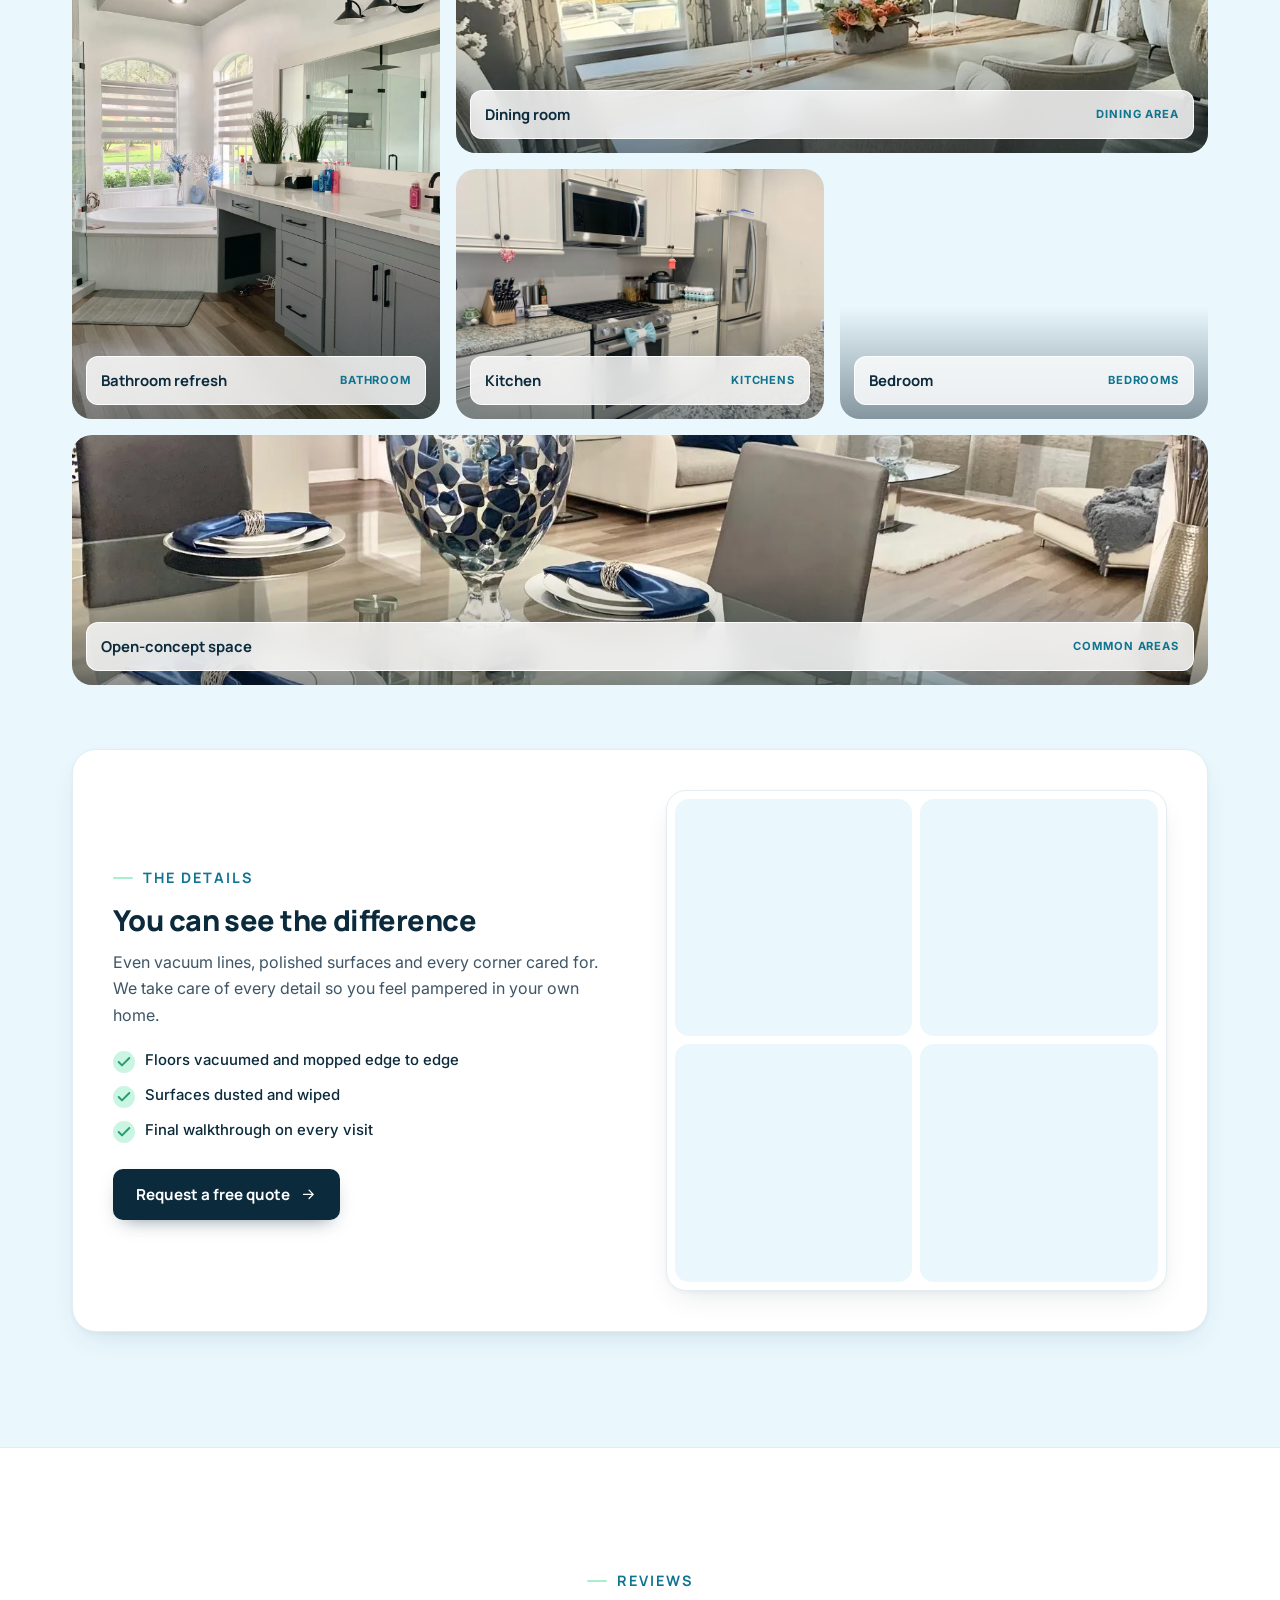
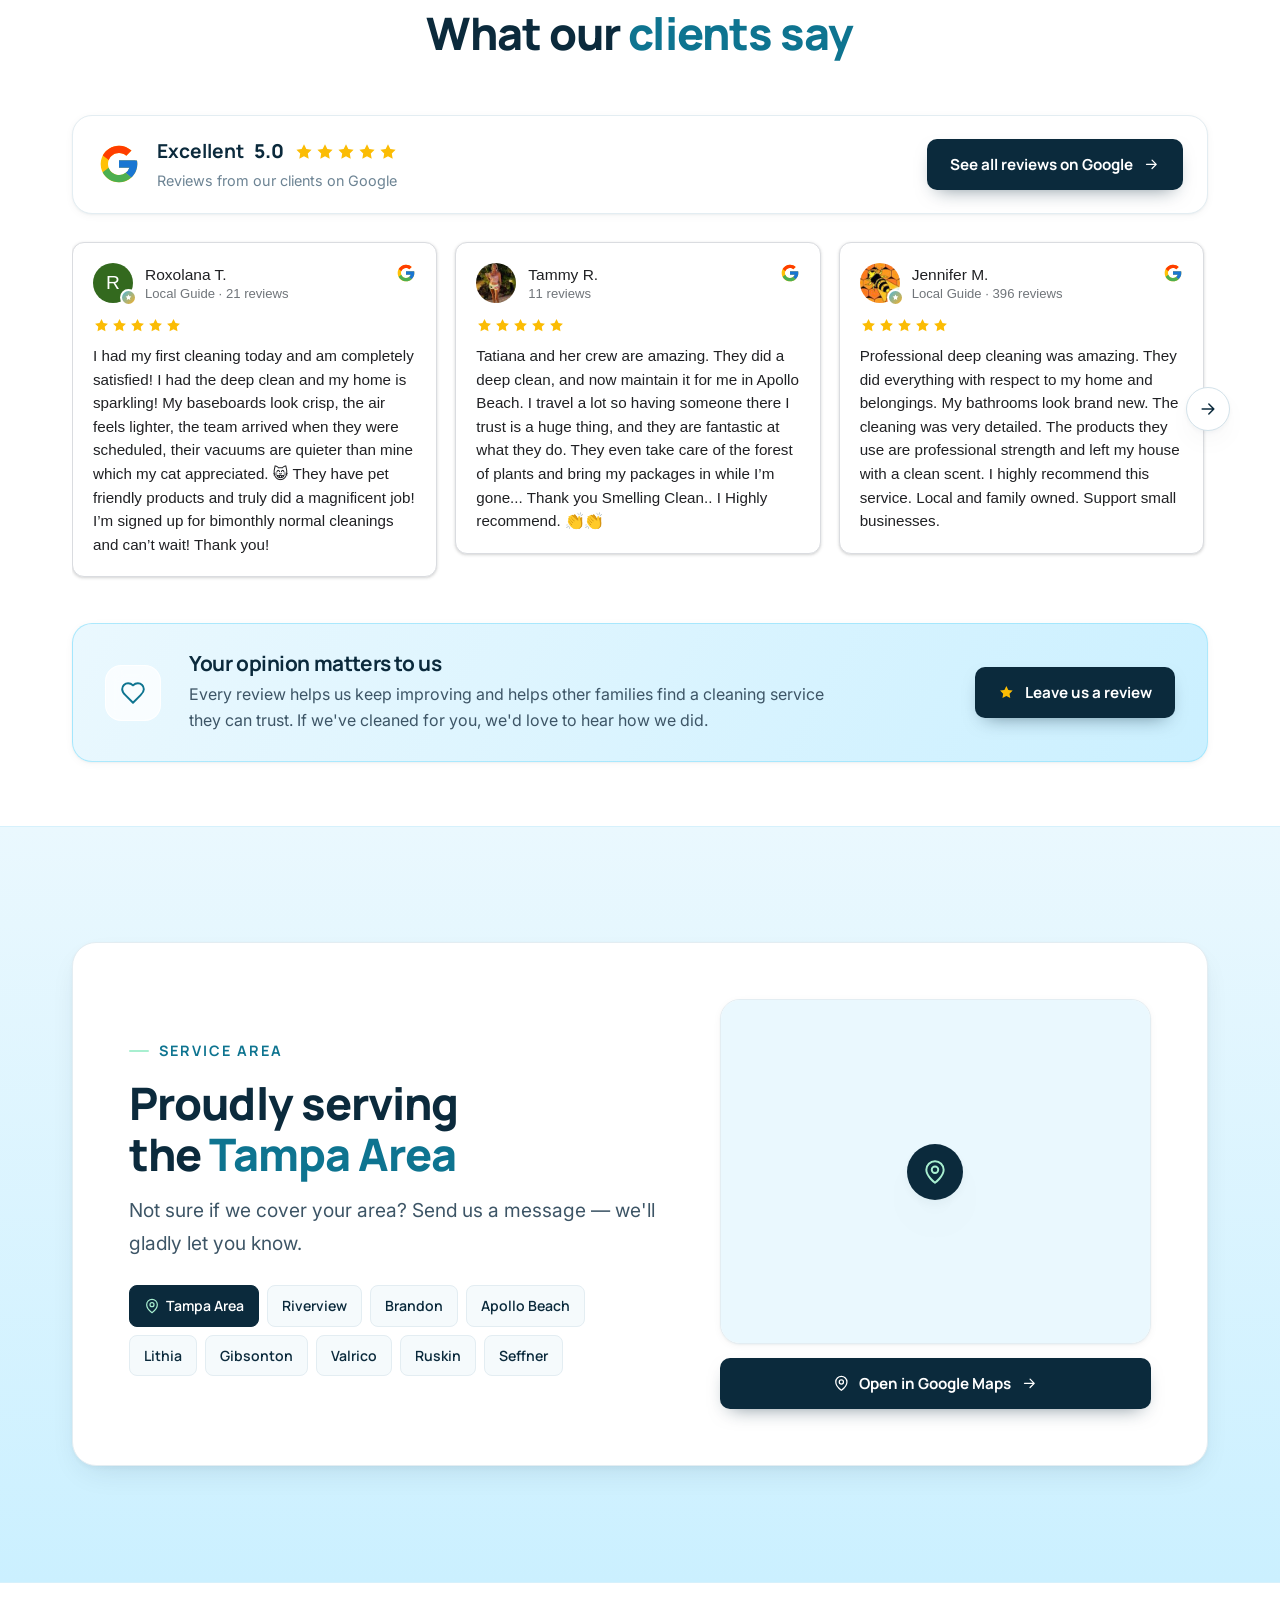
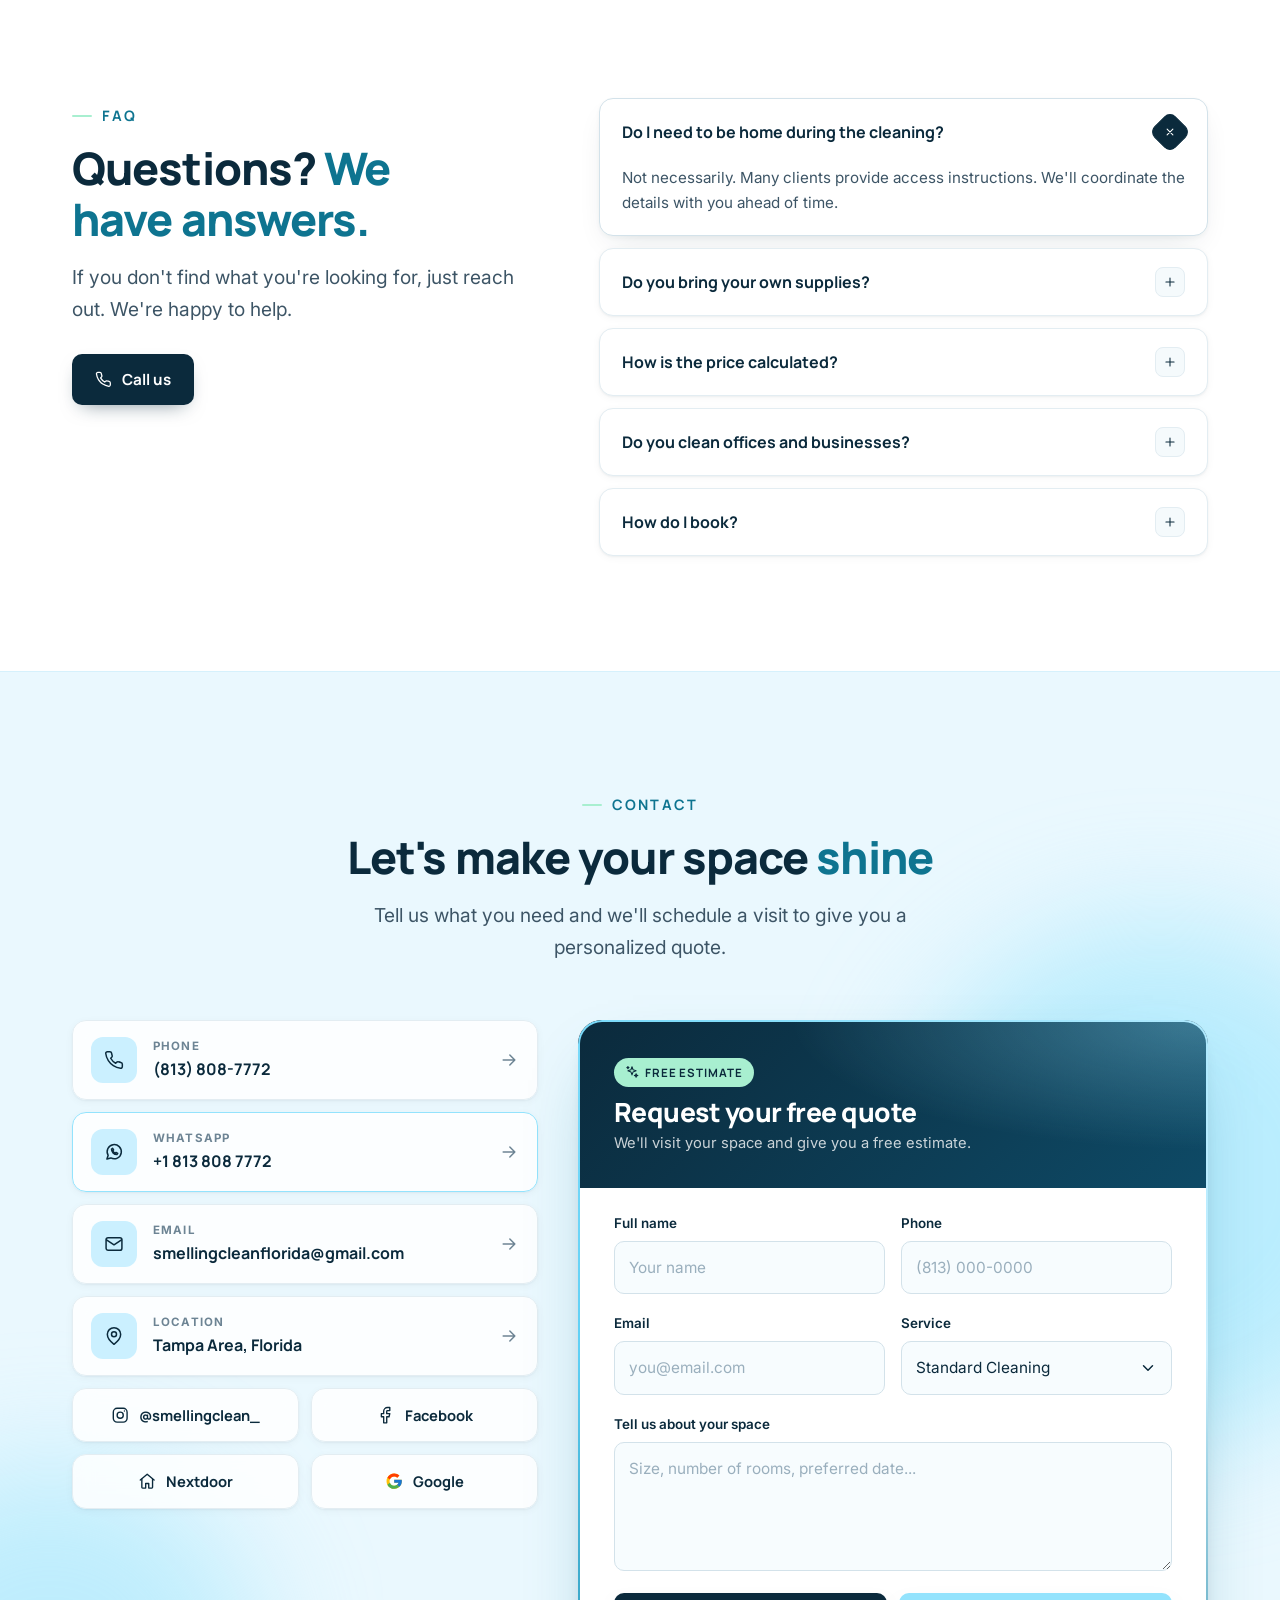
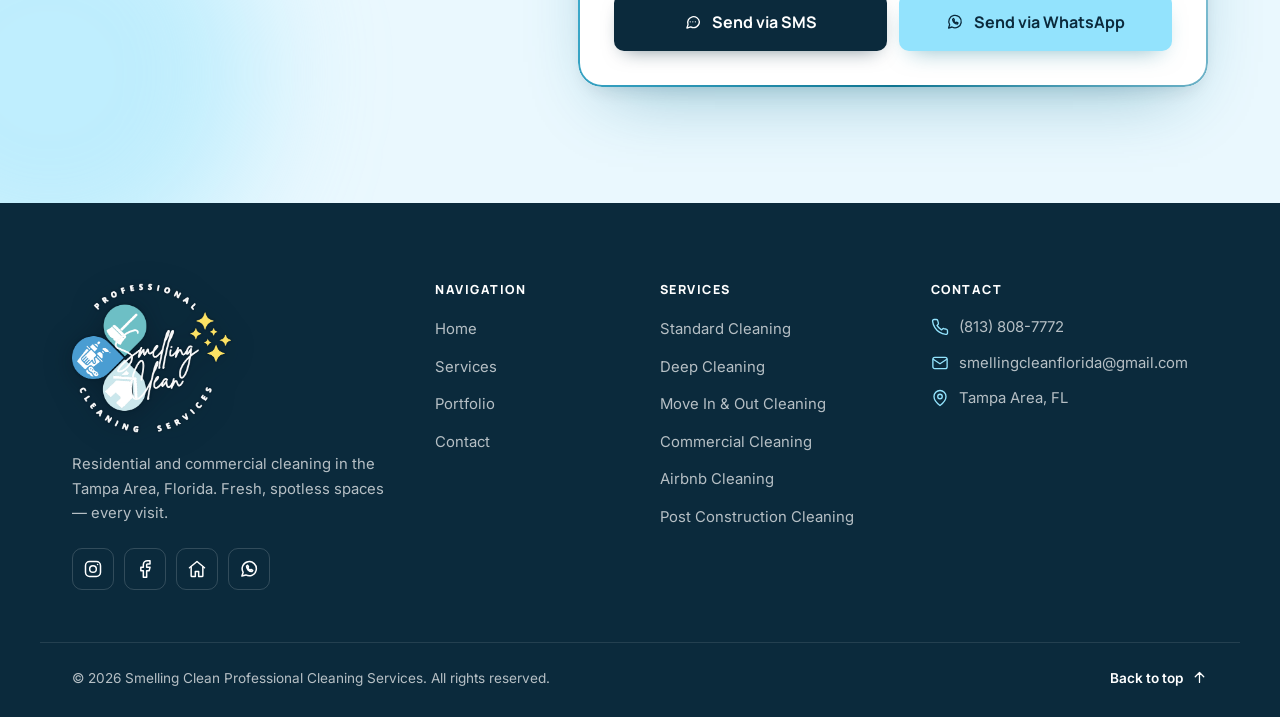
==== commit d3161dda: "Remove hero bucket image; contact accents in light blue only - Remove bucket photo from hero (deskto" ====
--- a/index.html
+++ b/index.html
@@ -43,7 +43,7 @@
   <link rel="preconnect" href="https://fonts.googleapis.com">
   <link rel="preconnect" href="https://fonts.gstatic.com" crossorigin>
   <link href="https://fonts.googleapis.com/css2?family=Inter:wght@400;500;600;700&family=Manrope:wght@500;600;700;800&display=swap" rel="stylesheet">
-  <link rel="stylesheet" href="css/styles.css?v=20260930p">
+  <link rel="stylesheet" href="css/styles.css?v=20260930q">
 
   <script type="application/ld+json">
   {
@@ -184,10 +184,6 @@
       <source srcset="assets/portfolio/sala1.webp" type="image/webp">
       <img src="assets/portfolio/sala1.jpg" alt="" width="1600" height="1200" fetchpriority="high" decoding="async">
     </picture>
-    <picture class="hero-side">
-      <source srcset="assets/portfolio/hero-bucket.webp" type="image/webp">
-      <img src="assets/portfolio/hero-bucket.jpg" alt="" width="951" height="661" decoding="async">
-    </picture>
   </div>
 
   <div class="container hero-inner">
@@ -200,11 +196,6 @@
         <a href="https://wa.me/18138087772" target="_blank" rel="noopener" class="btn btn-outline-light btn-lg"><svg class="icon"><use href="#i-whatsapp"/></svg><span data-i18n="ctaWhatsapp">Chat on WhatsApp</span></a>
       </div>
     </div>
-
-    <picture class="hero-mobile-pic" aria-hidden="true">
-      <source srcset="assets/portfolio/hero-bucket.webp" type="image/webp">
-      <img src="assets/portfolio/hero-bucket.jpg" alt="" width="951" height="661" loading="lazy" decoding="async">
-    </picture>
 
     <div class="hero-bar reveal">
       <a href="tel:+18138087772" class="hero-bar-item">
@@ -924,6 +915,6 @@
   <span class="fab-label" data-i18n="fab">Need a quote?</span>
 </a>
 
-<script src="js/main.js?v=20260930p"></script>
+<script src="js/main.js?v=20260930q"></script>
 </body>
 </html>
--- a/css/styles.css
+++ b/css/styles.css
@@ -185,13 +185,6 @@
 .hero { position: relative; min-height: 100vh; min-height: 100svh; display: flex; align-items: flex-end; padding: calc(var(--header-h) + 56px) 0 48px; color: #fff; overflow: hidden; background: var(--ink); isolation: isolate; }
 .hero-bg { position: absolute; inset: 0; z-index: -1; }
 .hero-bg img { width: 100%; height: 100%; object-fit: cover; object-position: center 45%; transform-origin: 20% 45%; transform: scale(1.2); animation: heroZoom 18s ease-out forwards; }
-.hero-side { position: absolute; right: 0; bottom: 0; width: 38%; height: 72%; display: block;
-  -webkit-mask-image: linear-gradient(to right, transparent 0%, #000 40%), linear-gradient(to bottom, transparent 0%, #000 35%);
-  -webkit-mask-composite: source-in;
-  mask-image: linear-gradient(to right, transparent 0%, #000 40%), linear-gradient(to bottom, transparent 0%, #000 35%);
-  mask-composite: intersect; }
-.hero-bg .hero-side img { width: 100%; height: 100%; object-fit: cover; object-position: 70% 60%; transform: none; animation: heroSide 18s ease-out forwards; }
-@keyframes heroSide { from { transform: scale(1.06); } to { transform: scale(1); } }
 .hero-bg::after {
   content: ""; position: absolute; inset: 0;
   background:
@@ -202,7 +195,6 @@
 @keyframes heroZoom { to { transform: scale(1.15); } }
 .hero-inner { display: grid; gap: clamp(48px, 8vh, 88px); }
 .hero-copy { max-width: 680px; }
-.hero-mobile-pic { display: none; }
 .eyebrow {
   display: inline-flex; align-items: center; gap: 10px; padding: 8px 14px; border-radius: 999px; margin-bottom: 24px;
   font-family: var(--font-head); font-size: 0.82rem; font-weight: 600; color: #fff;
@@ -452,7 +444,7 @@
 .c-card small { display: block; font-size: 0.72rem; font-weight: 700; text-transform: uppercase; letter-spacing: 0.1em; color: var(--muted); }
 .c-card strong { display: block; font-family: var(--font-head); color: var(--ink); font-size: 1rem; font-weight: 700; }
 .c-icon { width: 46px; height: 46px; border-radius: 12px; display: grid; place-items: center; flex-shrink: 0; color: var(--ink); background: var(--ice); }
-.c-icon.wa { background: rgba(168, 239, 208, 0.7); color: #1f7a5c; }
+.c-icon.ph, .c-icon.wa, .c-icon.ml, .c-icon.lc { background: var(--ice); color: var(--ink); box-shadow: none; }
 .c-arrow { color: var(--muted); transition: transform .25s var(--ease), color .25s; }
 a.c-card:hover .c-arrow { color: var(--ink); transform: translateX(3px); }
 .socials { display: grid; grid-template-columns: repeat(2, minmax(0, 1fr)); gap: 12px; }
@@ -488,16 +480,12 @@
 .contact { overflow: hidden; background: var(--ice-soft); border-top: 1px solid #d6f1fc; }
 .contact::before, .contact::after { content: ""; position: absolute; border-radius: 50%; filter: blur(60px); pointer-events: none; z-index: 0; }
 .contact::before { width: 520px; height: 520px; right: -140px; top: 22%; background: rgba(147, 227, 253, 0.55); animation: ctFloat 14s ease-in-out infinite alternate; }
-.contact::after { width: 420px; height: 420px; left: -160px; bottom: -80px; background: rgba(168, 239, 208, 0.55); animation: ctFloat 16s ease-in-out infinite alternate-reverse; }
+.contact::after { width: 420px; height: 420px; left: -160px; bottom: -80px; background: rgba(147, 227, 253, 0.5); animation: ctFloat 16s ease-in-out infinite alternate-reverse; }
 .contact > .container { position: relative; z-index: 1; }
 @keyframes ctFloat { from { transform: translate(0, 0) scale(1); } to { transform: translate(-40px, 30px) scale(1.12); } }
 
 .c-card { background: rgba(255, 255, 255, 0.85); -webkit-backdrop-filter: blur(10px); backdrop-filter: blur(10px); transition: border-color .25s, box-shadow .25s, transform .25s var(--ease); }
 a.c-card:hover { transform: translateY(-2px); }
-.c-icon.ph { background: var(--ink); color: var(--mint); }
-.c-icon.wa { background: #93e3fd; color: var(--ink); box-shadow: 0 8px 18px -8px rgba(147, 227, 253, 0.9); }
-.c-icon.ml { background: var(--ice); color: var(--accent); }
-.c-icon.lc { background: var(--mint); color: var(--ink); }
 .c-card-wa { border-color: #93e3fd; }
 .c-card-wa:hover { border-color: #5fd0f5 !important; }
 .social { background: rgba(255, 255, 255, 0.85); -webkit-backdrop-filter: blur(10px); backdrop-filter: blur(10px); }
@@ -505,7 +493,7 @@
 @property --ct-ang { syntax: "<angle>"; initial-value: 0deg; inherits: false; }
 .contact-form { --fp: clamp(24px, 4vw, 36px); position: relative; padding: var(--fp); border: 0; background: #fff; box-shadow: 0 30px 70px -30px rgba(14, 116, 144, 0.45), 0 10px 24px -14px rgba(11, 42, 60, 0.25); isolation: isolate; }
 .contact-form::before { content: ""; position: absolute; inset: 0; padding: 2px; border-radius: inherit; pointer-events: none; z-index: 2;
-  background: conic-gradient(from var(--ct-ang), #93e3fd, #cbf0ff, #0e7490, #a8efd0, #93e3fd);
+  background: conic-gradient(from var(--ct-ang), #93e3fd, #cbf0ff, #0e7490, #5fd0f5, #93e3fd);
   -webkit-mask: linear-gradient(#000 0 0) content-box, linear-gradient(#000 0 0); -webkit-mask-composite: xor;
   mask: linear-gradient(#000 0 0) content-box exclude, linear-gradient(#000 0 0);
   animation: ctSpin 7s linear infinite; }
@@ -611,7 +599,6 @@
   .header.scrolled .header-inner { height: 66px; }
   .brand-logo img { height: 72px; }
   .header.scrolled .brand-logo img { height: 58px; }
-  .hero-side { display: none; }
   .header-actions { gap: 6px; }
   .header-phone { height: 40px; padding: 0 10px 0 5px; gap: 6px; font-size: 0.86rem; }
   .header-phone .hp-icon { width: 28px; height: 28px; }
@@ -636,15 +623,8 @@
   .hero-bar-item { padding: 16px 18px; }
   .hero-bar-item + .hero-bar-item { border-left: 0; border-top: 1px solid rgba(255, 255, 255, 0.16); }
   .hero-bar-item:nth-child(3) { display: flex; }
-  .hero-mobile-pic { display: block; justify-self: end; width: 78%; height: 190px; margin: -28px calc(-1 * var(--gutter)) -64px 0; position: relative; z-index: -1;
-    -webkit-mask-image: linear-gradient(to right, transparent 0%, #000 50%), linear-gradient(to bottom, transparent 0%, #000 35%, #000 65%, transparent 100%);
-    -webkit-mask-composite: source-in;
-    mask-image: linear-gradient(to right, transparent 0%, #000 50%), linear-gradient(to bottom, transparent 0%, #000 35%, #000 65%, transparent 100%);
-    mask-composite: intersect; }
   .rv-cta { flex-direction: column; align-items: flex-start; padding: 24px 20px; }
   .rv-cta-btn { width: 100%; }
-  .hero-mobile-pic img { width: 100%; height: 100%; object-fit: cover; object-position: 70% 55%; filter: brightness(0.72) saturate(0.85) contrast(1.05); }
-  .hero-mobile-pic::after { content: ""; position: absolute; inset: 0; background: linear-gradient(0deg, rgba(8, 30, 43, 0.55) 0%, rgba(8, 30, 43, 0.25) 60%, rgba(8, 30, 43, 0.35) 100%); }
   .hb-icon { width: 40px; height: 40px; }
 
   .about-media { padding-bottom: 40px; }
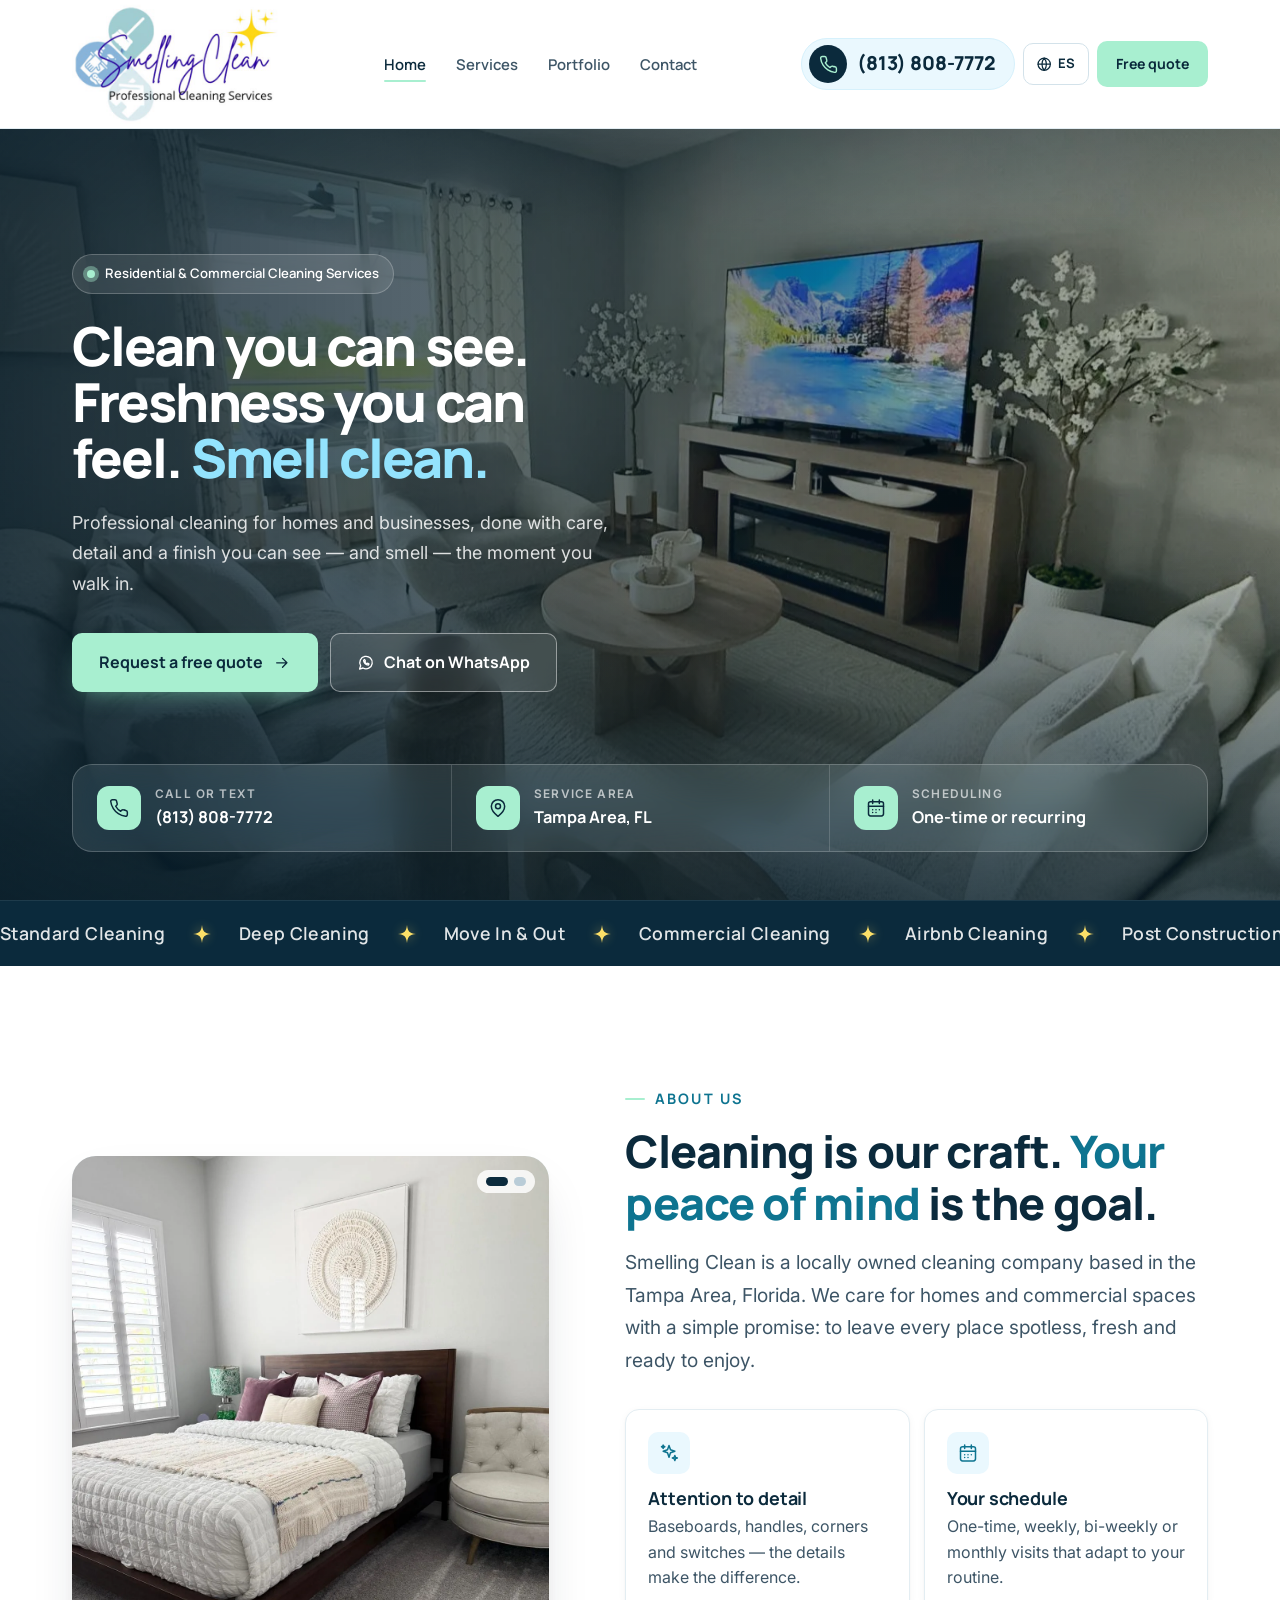
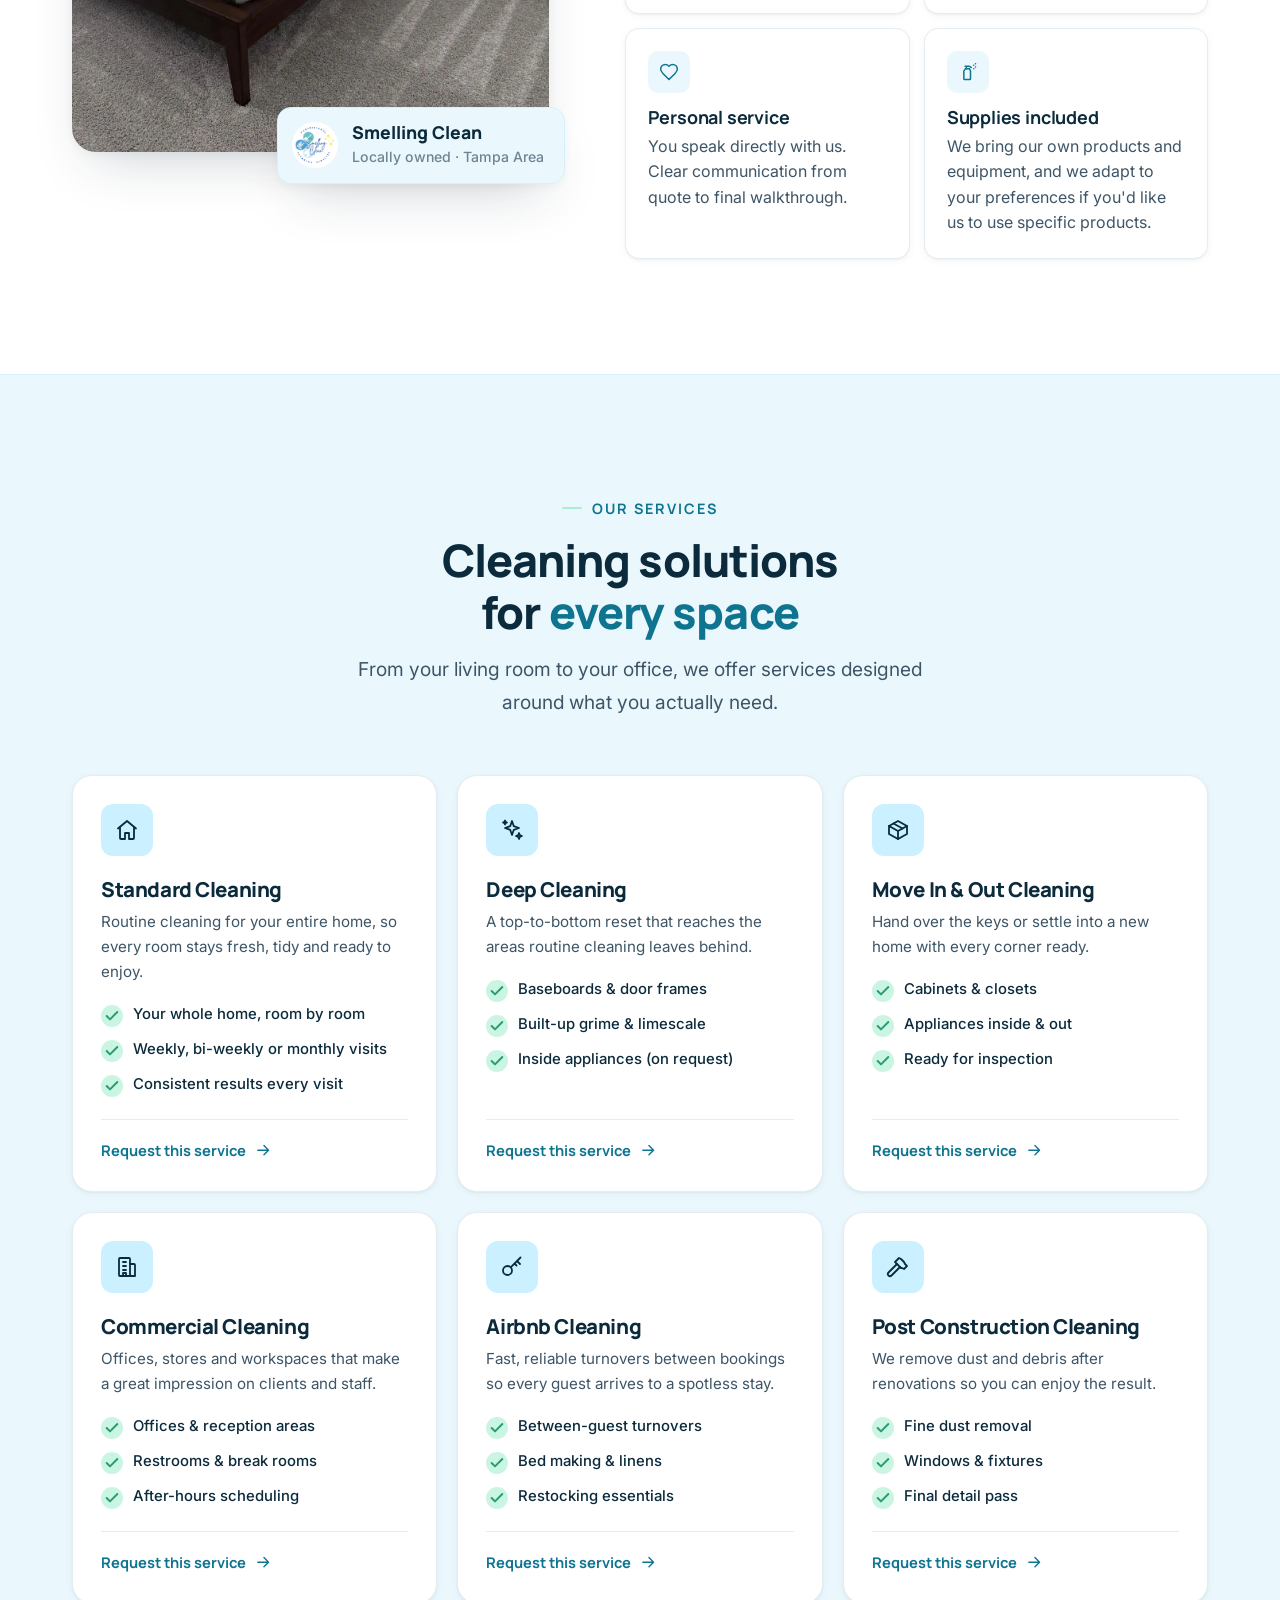
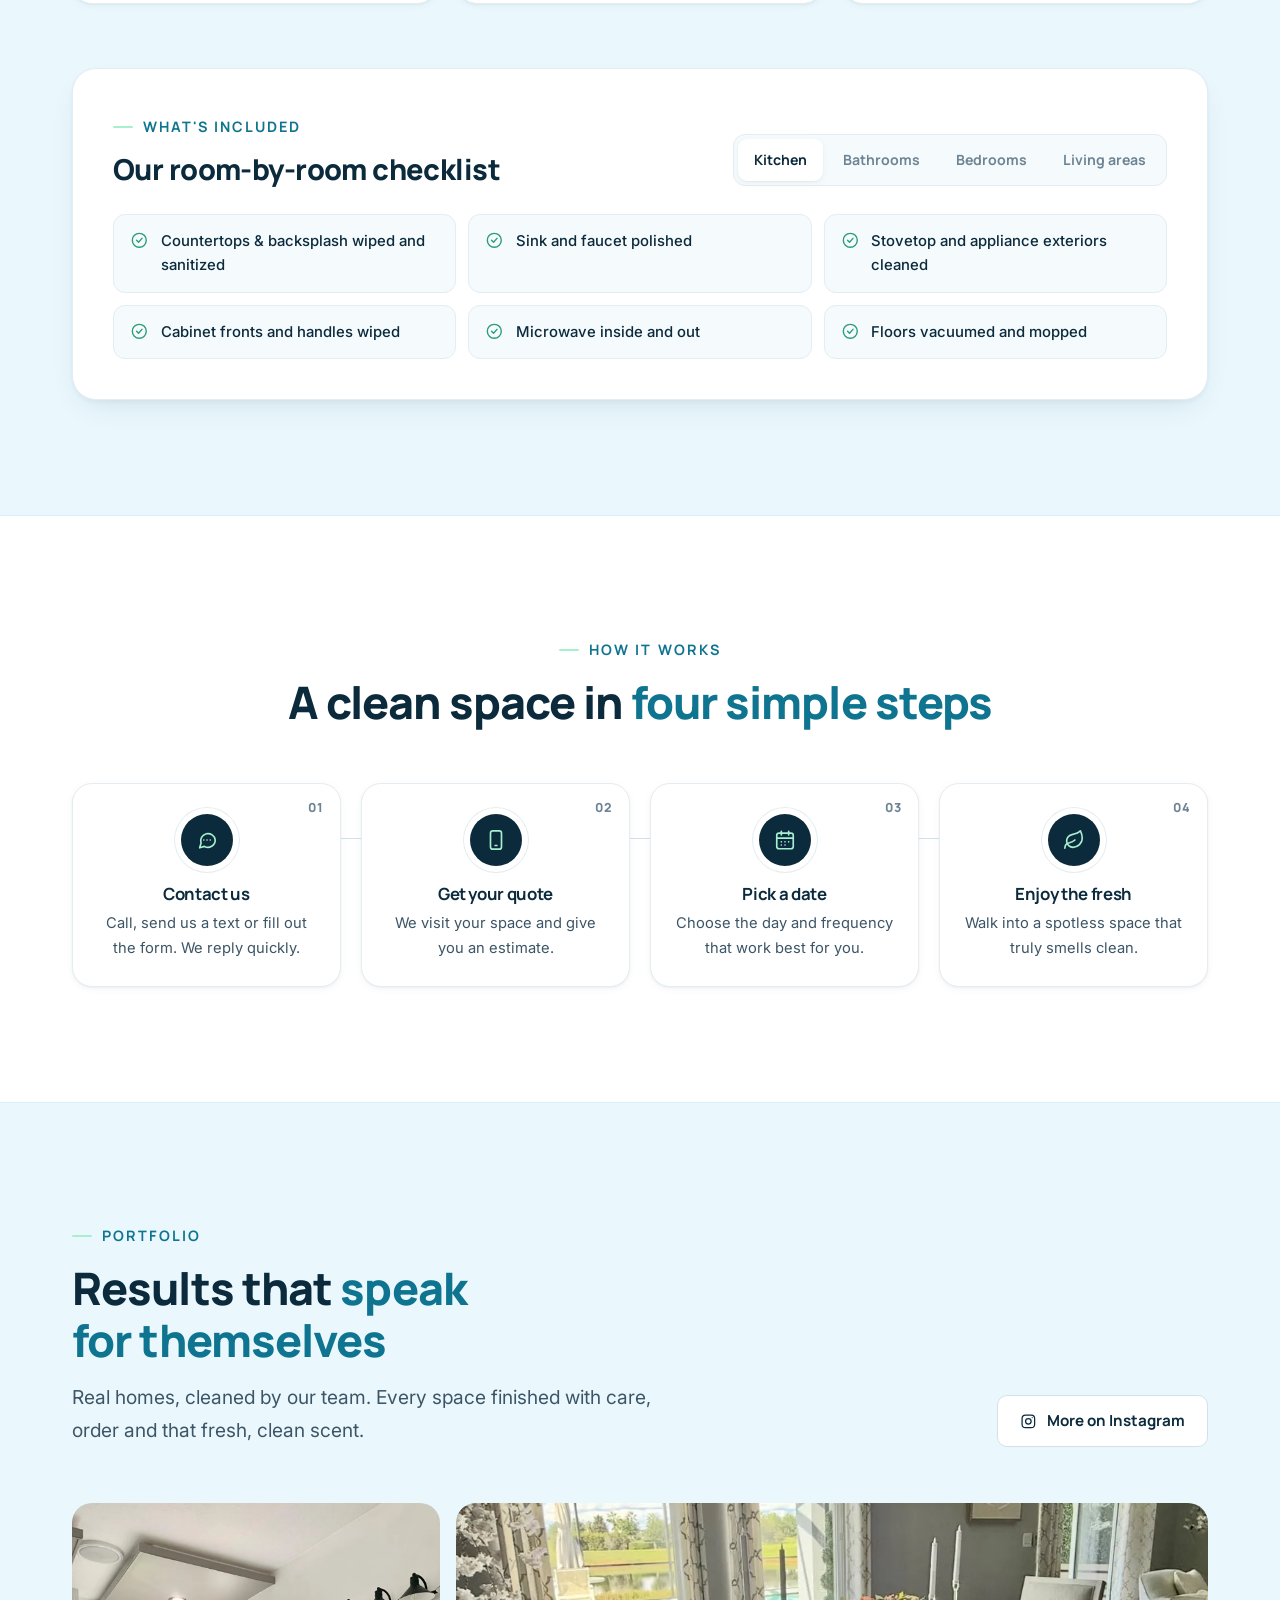
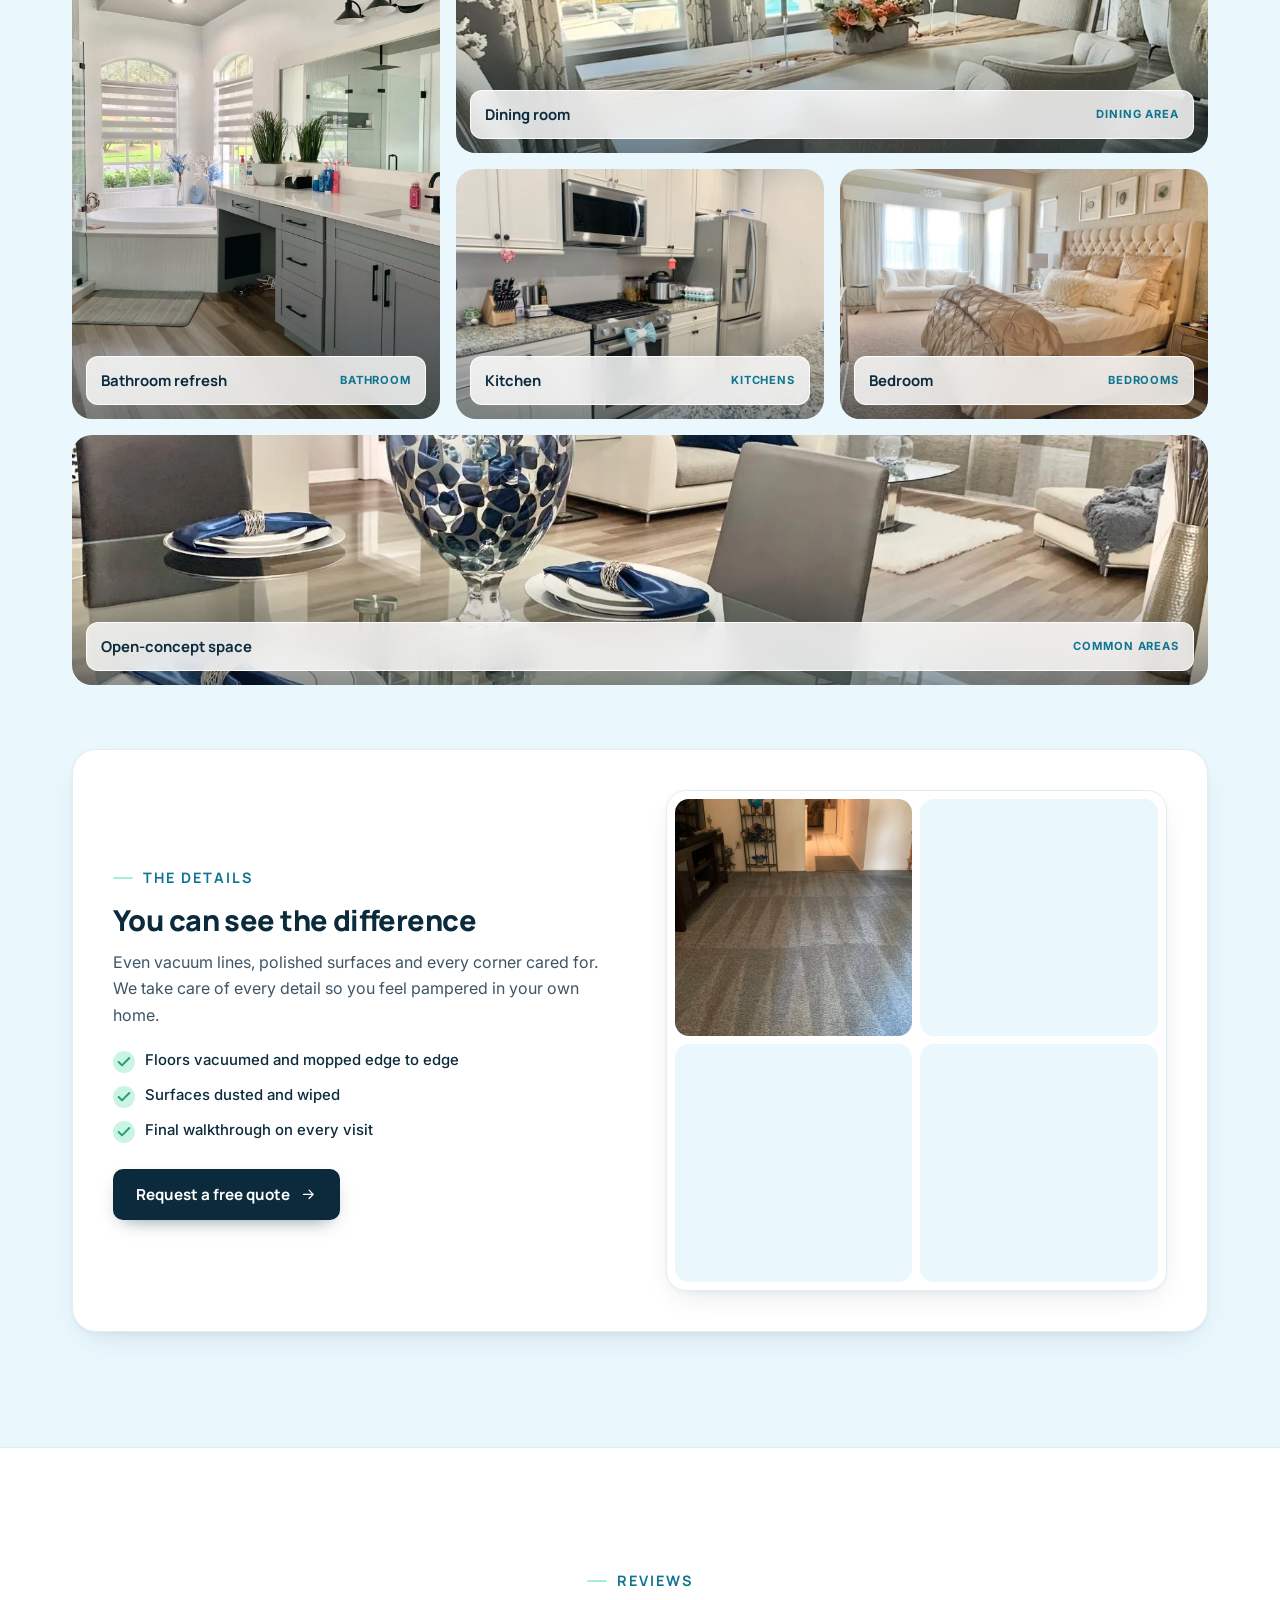
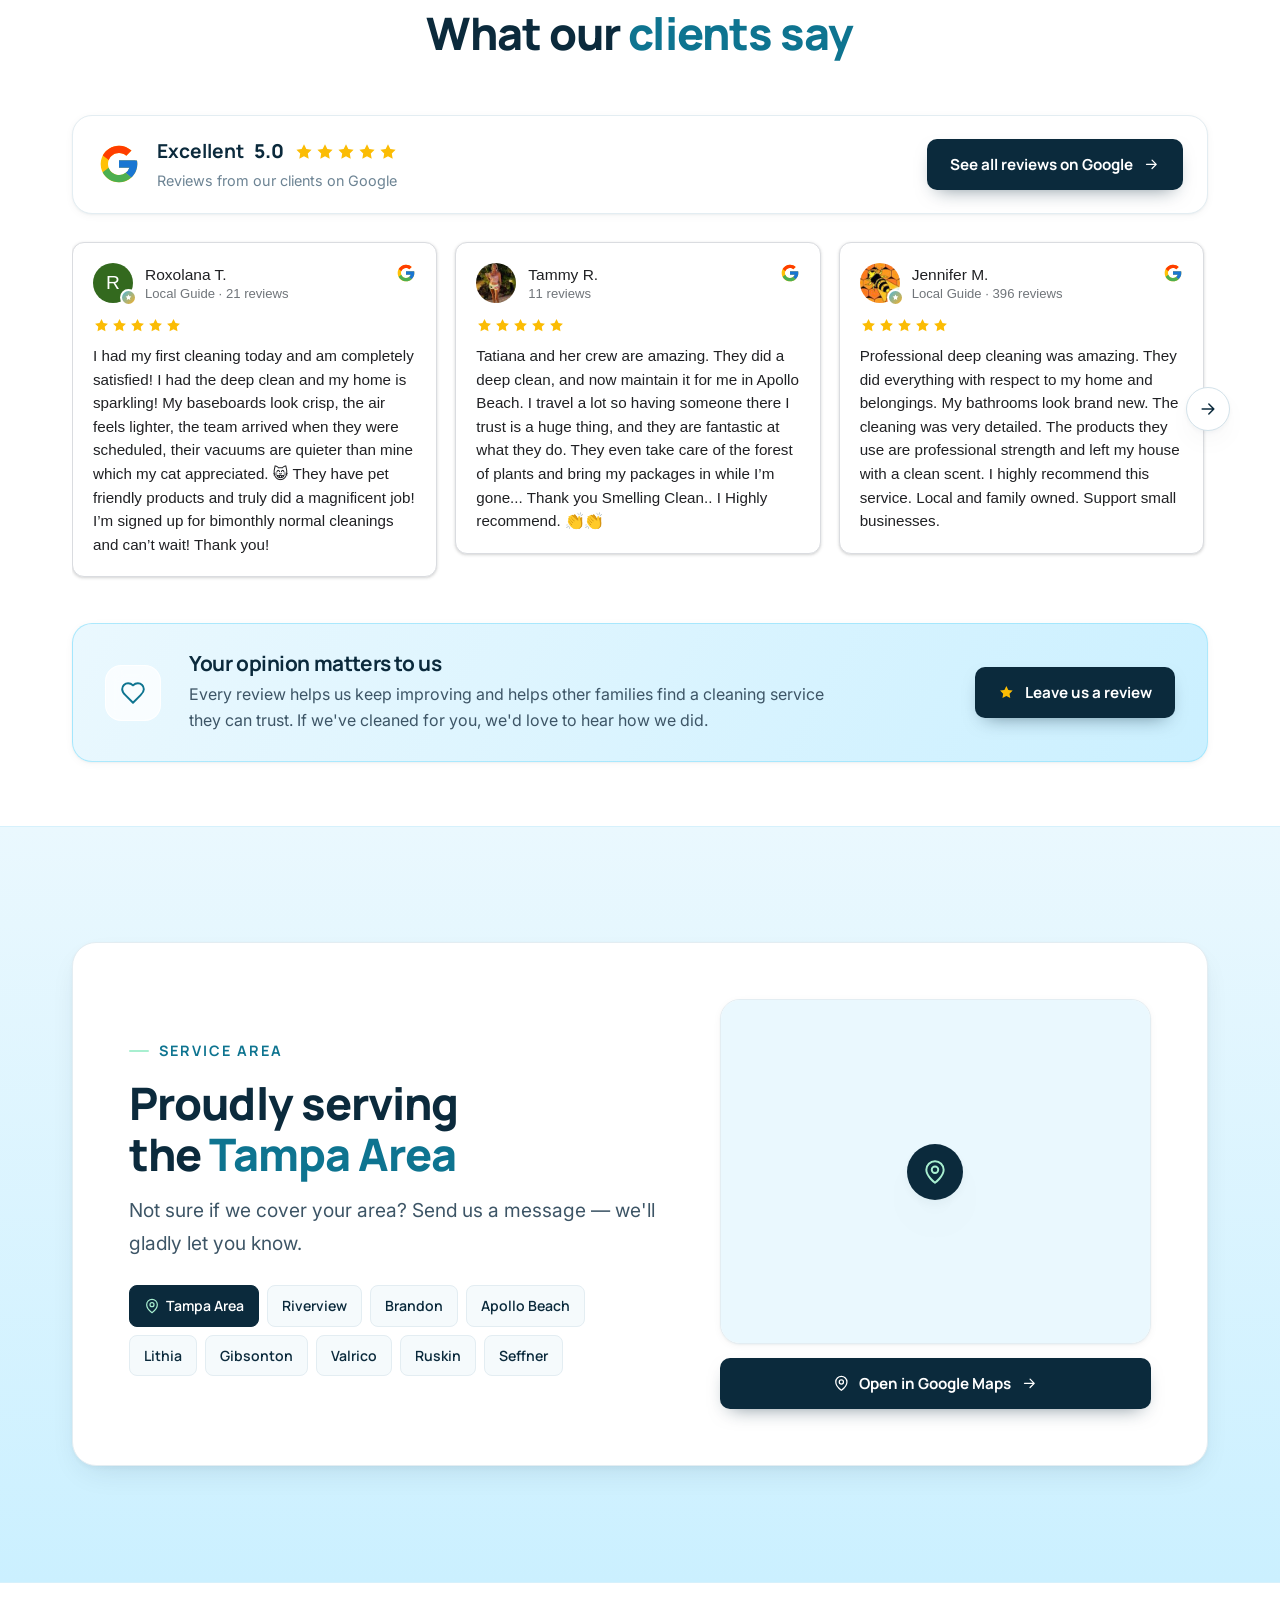
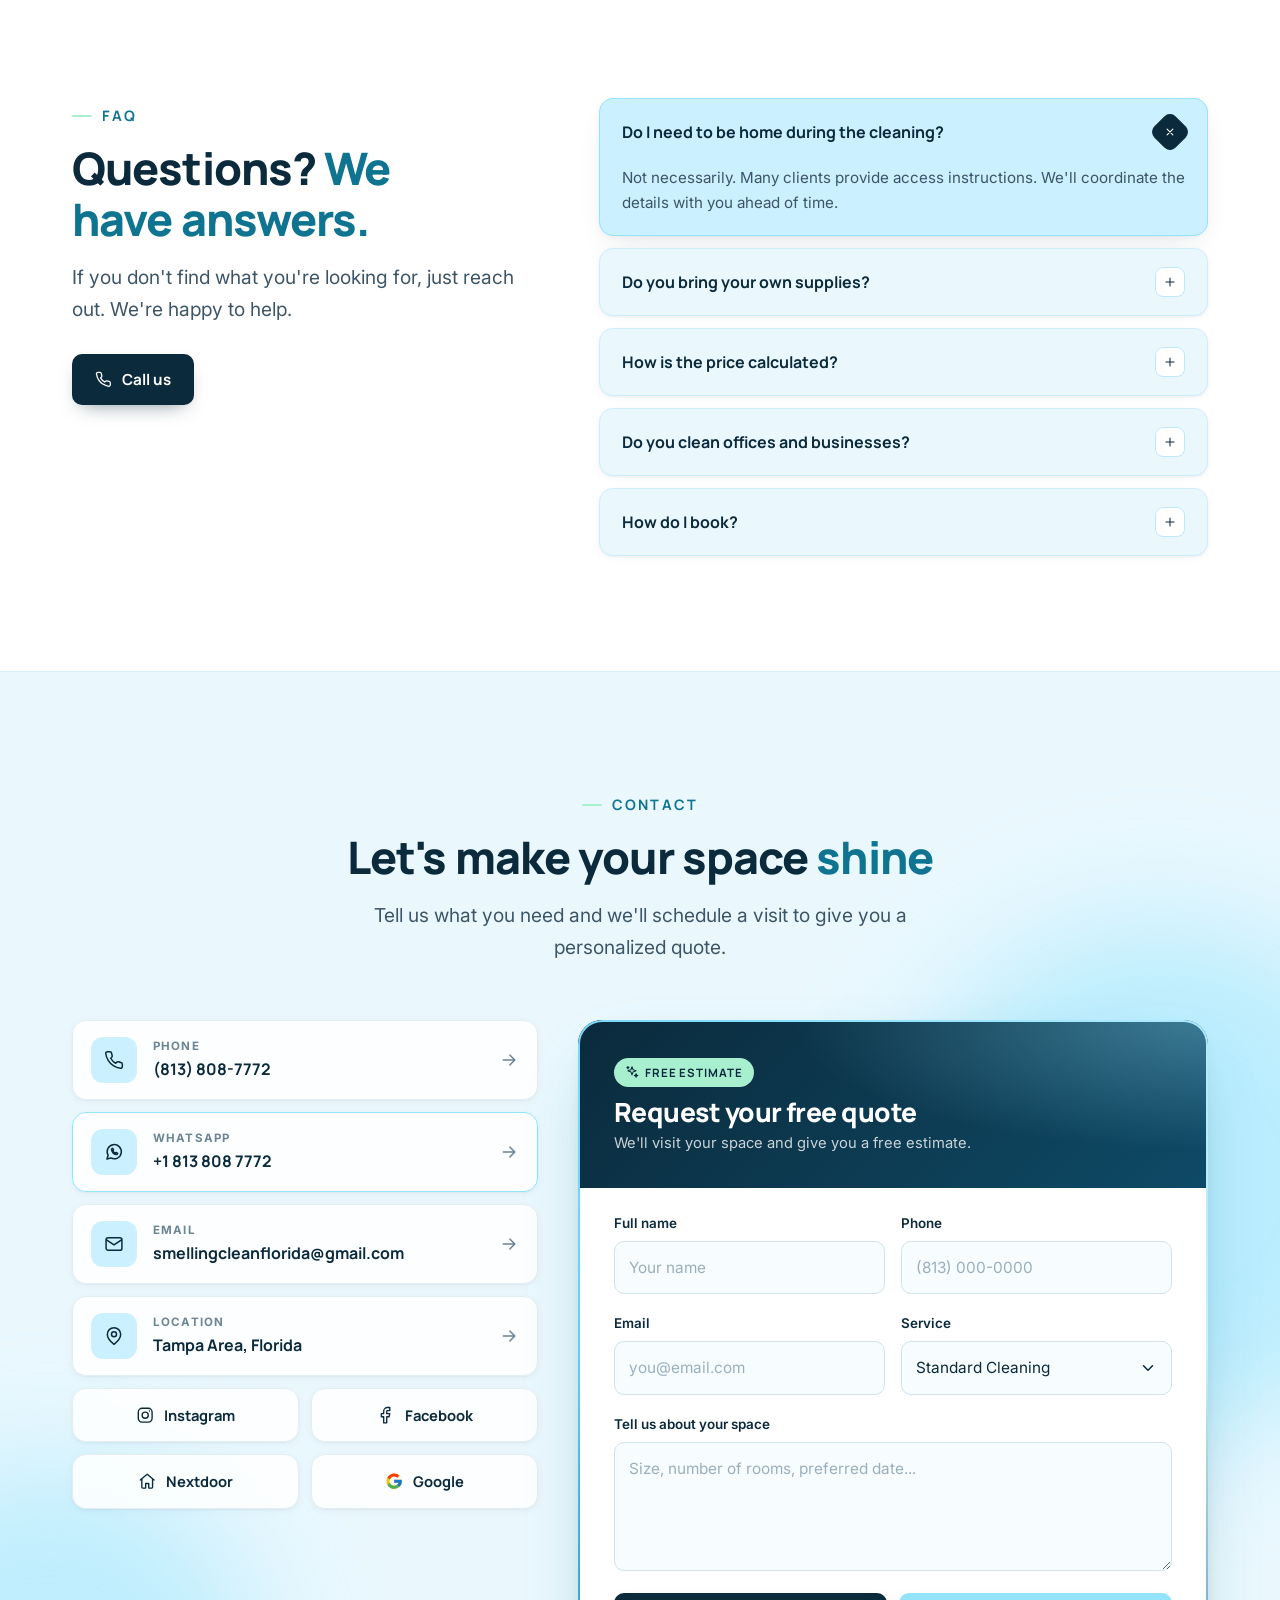
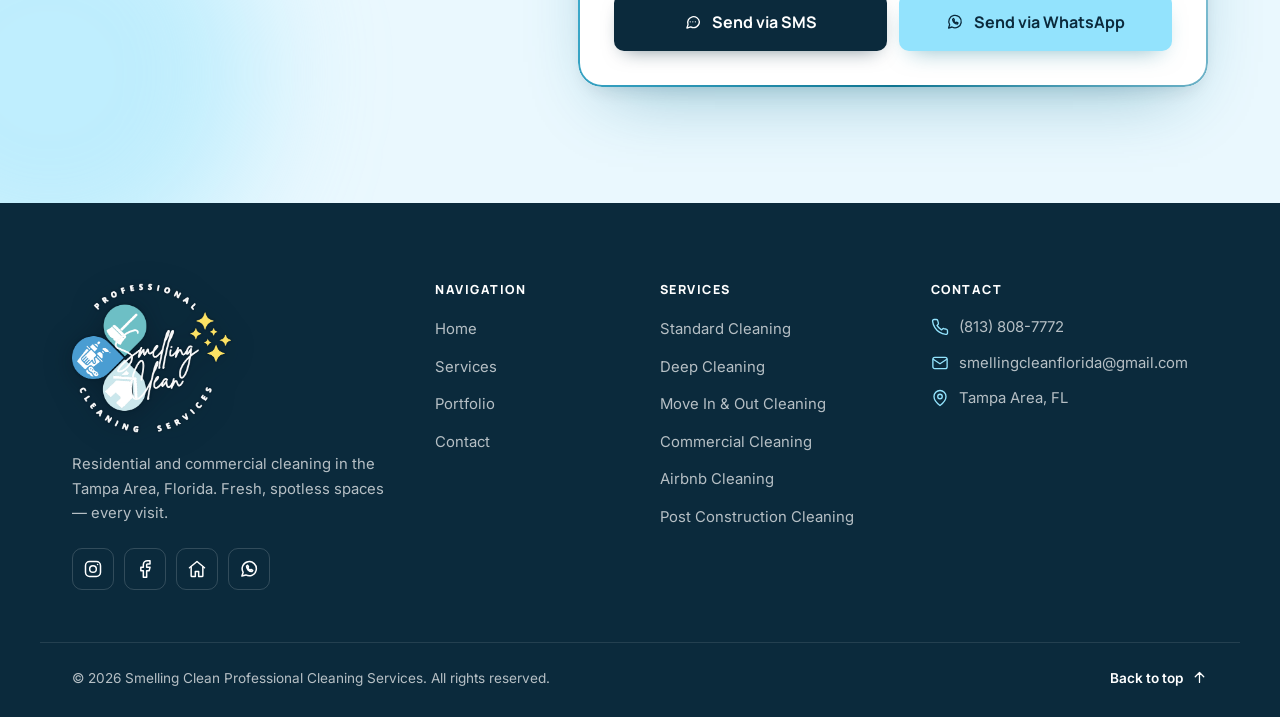
==== commit 5c1eec47: "Contact: Instagram button label reads 'Instagram' Co-Authored-By: Claude Opus 5.5 <noreply@anthropic" ====
--- a/index.html
+++ b/index.html
@@ -43,7 +43,7 @@
   <link rel="preconnect" href="https://fonts.googleapis.com">
   <link rel="preconnect" href="https://fonts.gstatic.com" crossorigin>
   <link href="https://fonts.googleapis.com/css2?family=Inter:wght@400;500;600;700&family=Manrope:wght@500;600;700;800&display=swap" rel="stylesheet">
-  <link rel="stylesheet" href="css/styles.css?v=20260930q">
+  <link rel="stylesheet" href="css/styles.css?v=20260930r">
 
   <script type="application/ld+json">
   {
@@ -802,7 +802,7 @@
           <svg class="icon c-arrow"><use href="#i-arrow-right"/></svg>
         </a>
         <div class="socials reveal">
-          <a href="https://www.instagram.com/smellingclean_/" target="_blank" rel="noopener" class="social glass" aria-label="Instagram @smellingclean_"><svg class="icon"><use href="#i-instagram"/></svg><span>@smellingclean_</span></a>
+          <a href="https://www.instagram.com/smellingclean_/" target="_blank" rel="noopener" class="social glass" aria-label="Instagram @smellingclean_"><svg class="icon"><use href="#i-instagram"/></svg><span>Instagram</span></a>
           <a href="https://www.facebook.com/share/19iZ99bHnJ/?mibextid=wwXIfr" target="_blank" rel="noopener" class="social glass" aria-label="Facebook"><svg class="icon"><use href="#i-facebook"/></svg><span>Facebook</span></a>
           <a href="https://nextdoor.com/page/smelling-clean-brandon-fl" target="_blank" rel="noopener" class="social glass" aria-label="Nextdoor"><svg class="icon"><use href="#i-home"/></svg><span>Nextdoor</span></a>
           <a href="https://maps.app.goo.gl/ErihBjFjVXKzsQ3c9" target="_blank" rel="noopener" class="social glass" aria-label="Google reviews"><svg class="icon g-icon" viewBox="0 0 48 48" aria-hidden="true"><path fill="#FFC107" d="M43.611 20.083H42V20H24v8h11.303c-1.649 4.657-6.08 8-11.303 8-6.627 0-12-5.373-12-12s5.373-12 12-12c3.059 0 5.842 1.154 7.961 3.039l5.657-5.657C34.046 6.053 29.268 4 24 4 12.955 4 4 12.955 4 24s8.955 20 20 20 20-8.955 20-20c0-1.341-.138-2.65-.389-3.917z"/><path fill="#FF3D00" d="M6.306 14.691l6.571 4.819C14.655 15.108 18.961 12 24 12c3.059 0 5.842 1.154 7.961 3.039l5.657-5.657C34.046 6.053 29.268 4 24 4 16.318 4 9.656 8.337 6.306 14.691z"/><path fill="#4CAF50" d="M24 44c5.166 0 9.86-1.977 13.409-5.192l-6.19-5.238A11.91 11.91 0 0 1 24 36c-5.202 0-9.619-3.317-11.283-7.946l-6.522 5.025C9.505 39.556 16.227 44 24 44z"/><path fill="#1976D2" d="M43.611 20.083H42V20H24v8h11.303a12.04 12.04 0 0 1-4.087 5.571l.003-.002 6.19 5.238C36.971 39.205 44 34 44 24c0-1.341-.138-2.65-.389-3.917z"/></svg><span>Google</span></a>
@@ -915,6 +915,6 @@
   <span class="fab-label" data-i18n="fab">Need a quote?</span>
 </a>
 
-<script src="js/main.js?v=20260930q"></script>
+<script src="js/main.js?v=20260930r"></script>
 </body>
 </html>
--- a/css/styles.css
+++ b/css/styles.css
@@ -429,6 +429,10 @@
 .faq-list { display: grid; gap: 12px; }
 .faq { border-radius: var(--radius); overflow: hidden; transition: box-shadow .25s ease, border-color .25s ease; }
 .faq[open] { border-color: var(--line-strong); box-shadow: var(--shadow); }
+.faq-list .faq { background: var(--ice-soft); border-color: #cdeefb; transition: background .25s ease, box-shadow .25s ease, border-color .25s ease; }
+.faq-list .faq:hover { background: #dff4fd; }
+.faq-list .faq[open] { background: var(--ice); border-color: #93e3fd; }
+.faq-list .faq summary .icon { background: #fff; border-color: #bfe9f9; }
 .faq summary { display: flex; align-items: center; justify-content: space-between; gap: 16px; padding: 18px 22px; cursor: pointer; list-style: none; font-family: var(--font-head); font-weight: 700; color: var(--ink); }
 .faq summary::-webkit-details-marker { display: none; }
 .faq summary .icon { width: 30px; height: 30px; padding: 7px; border-radius: 8px; background: var(--bg-soft); border: 1px solid var(--line); transition: transform .3s var(--ease), background .3s, color .3s; box-sizing: border-box; }
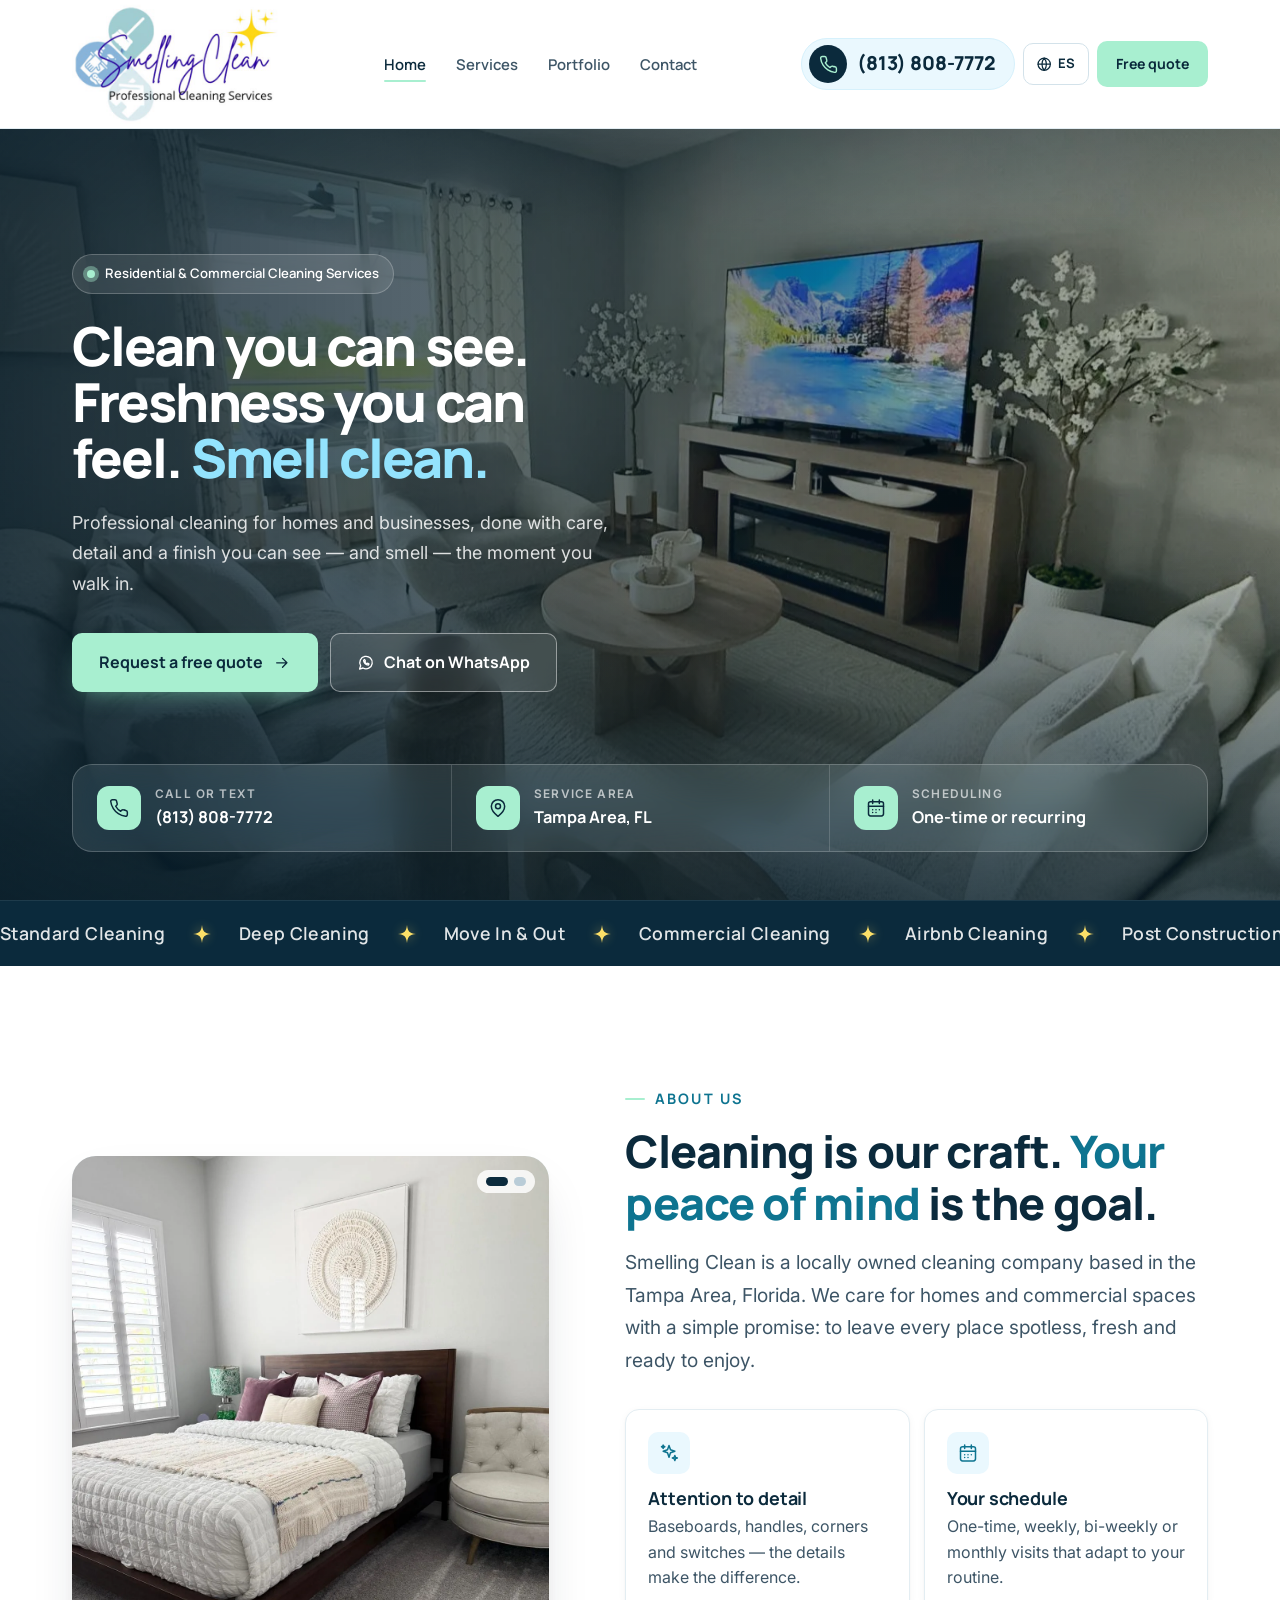
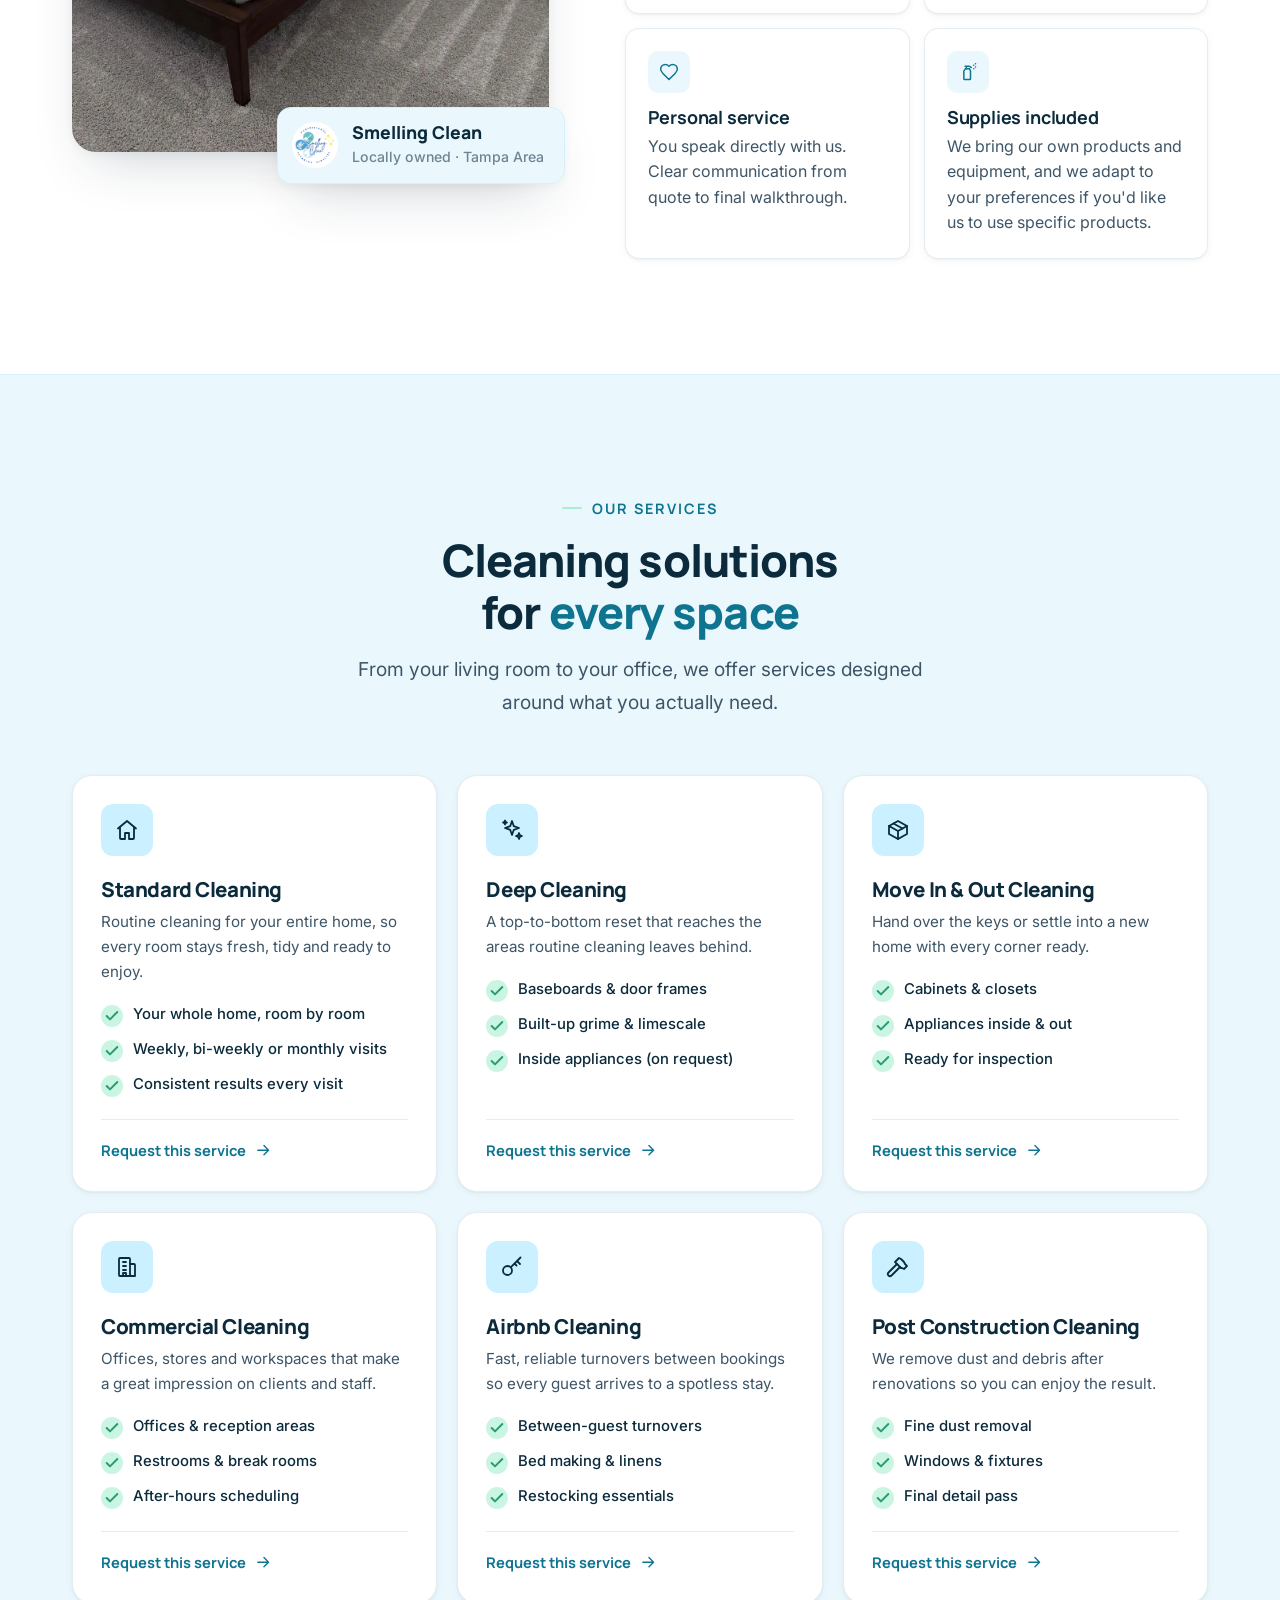
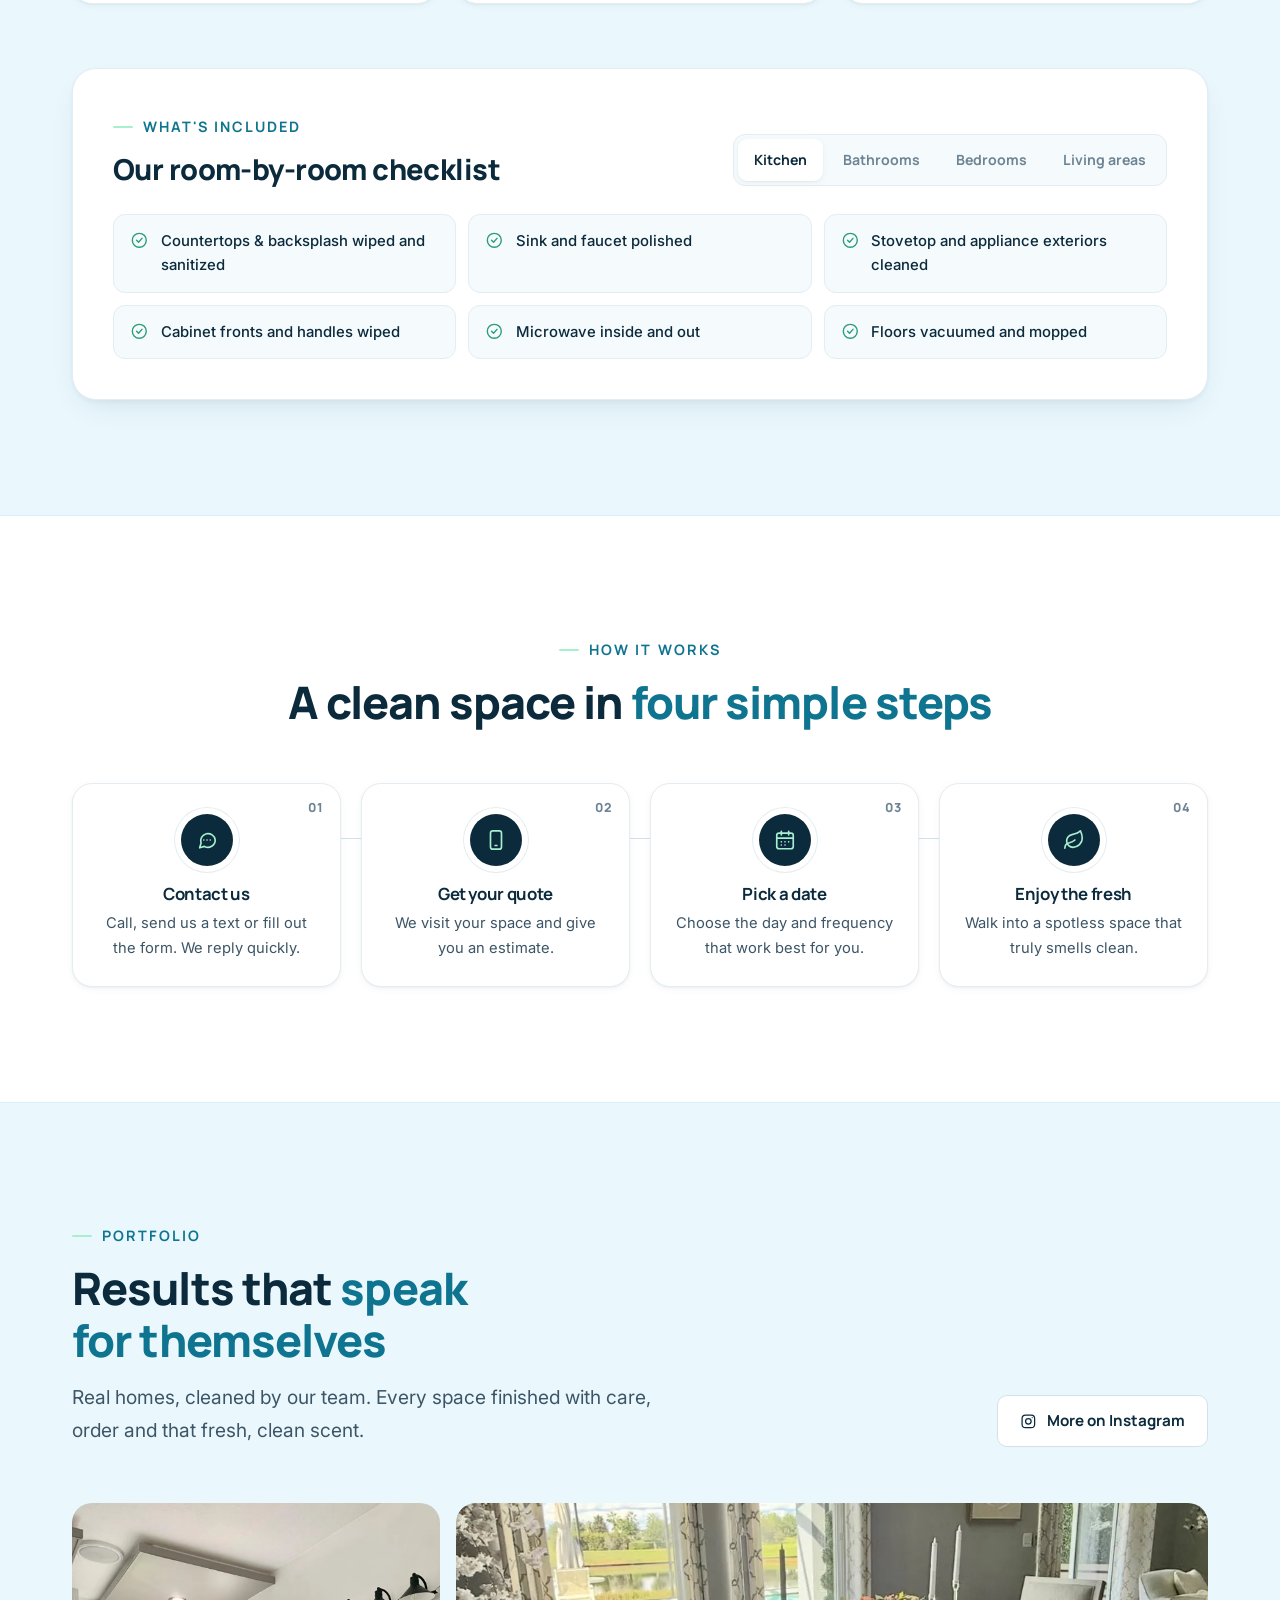
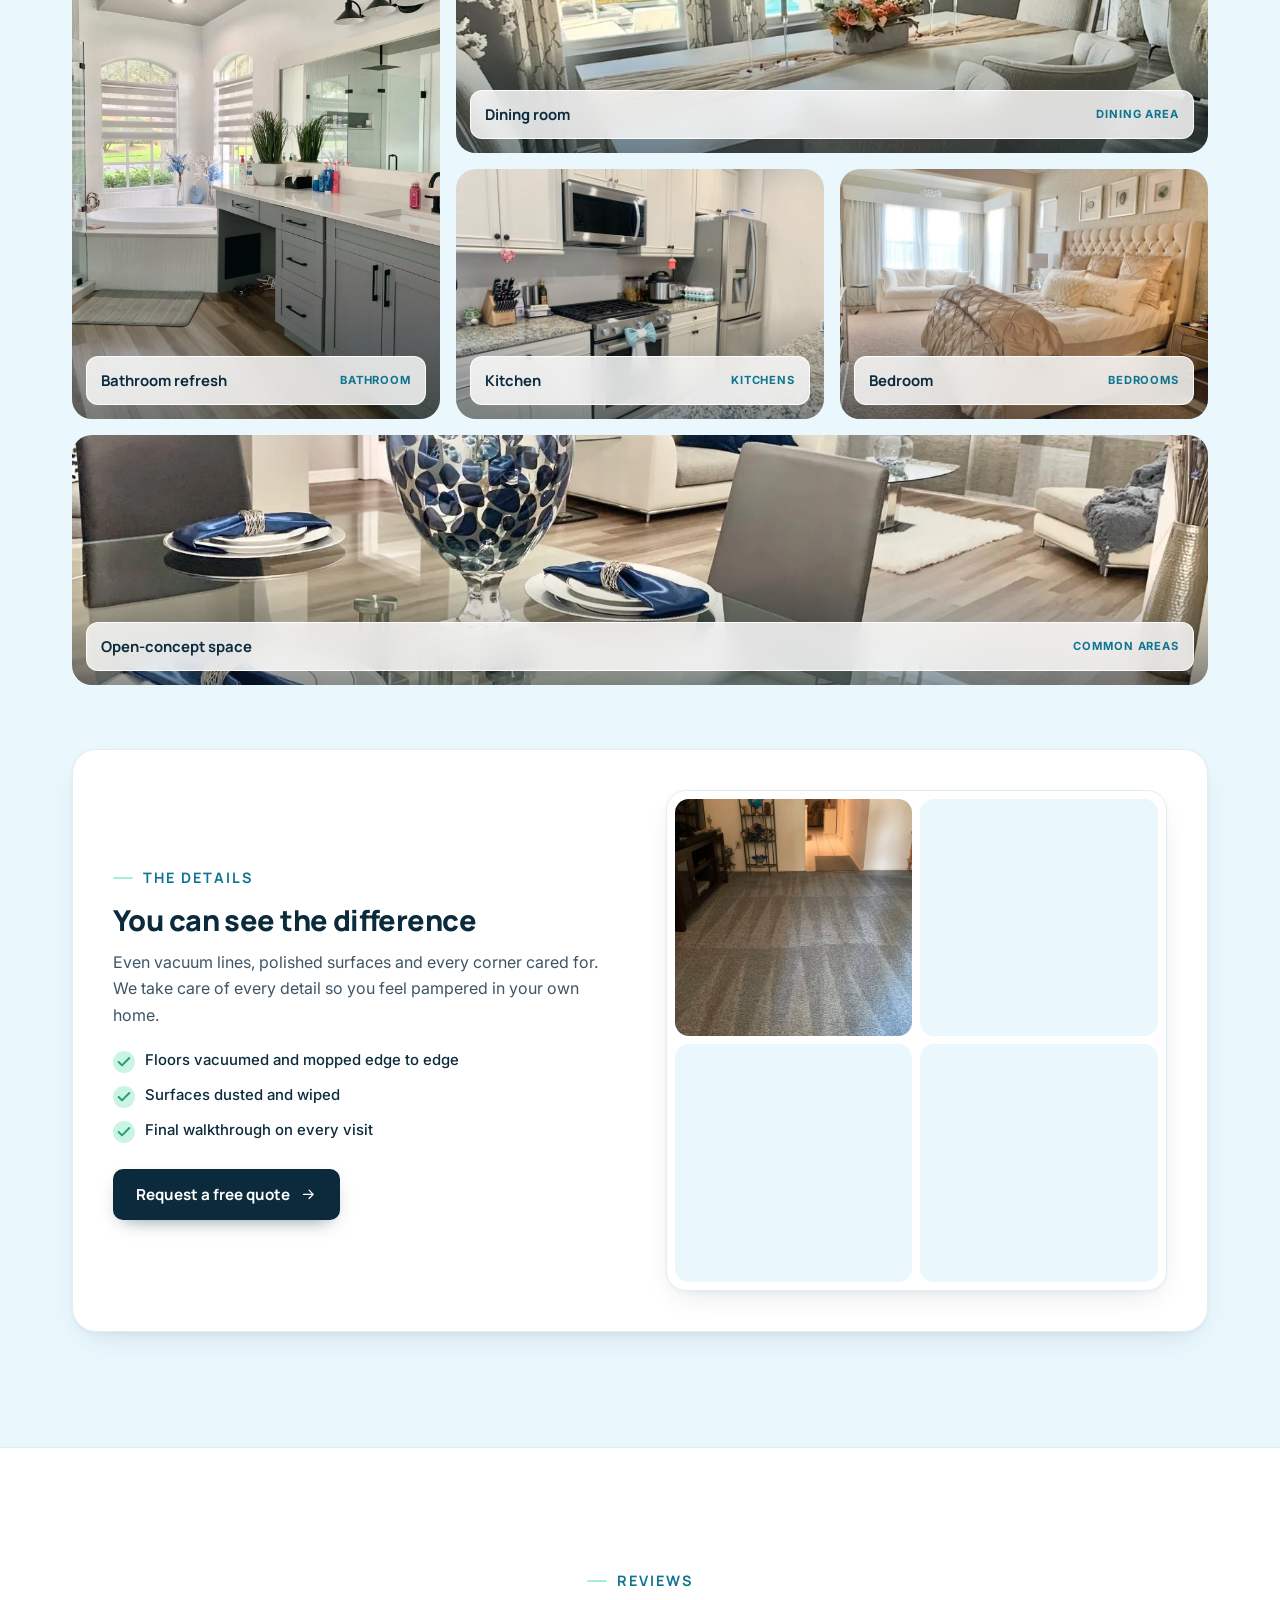
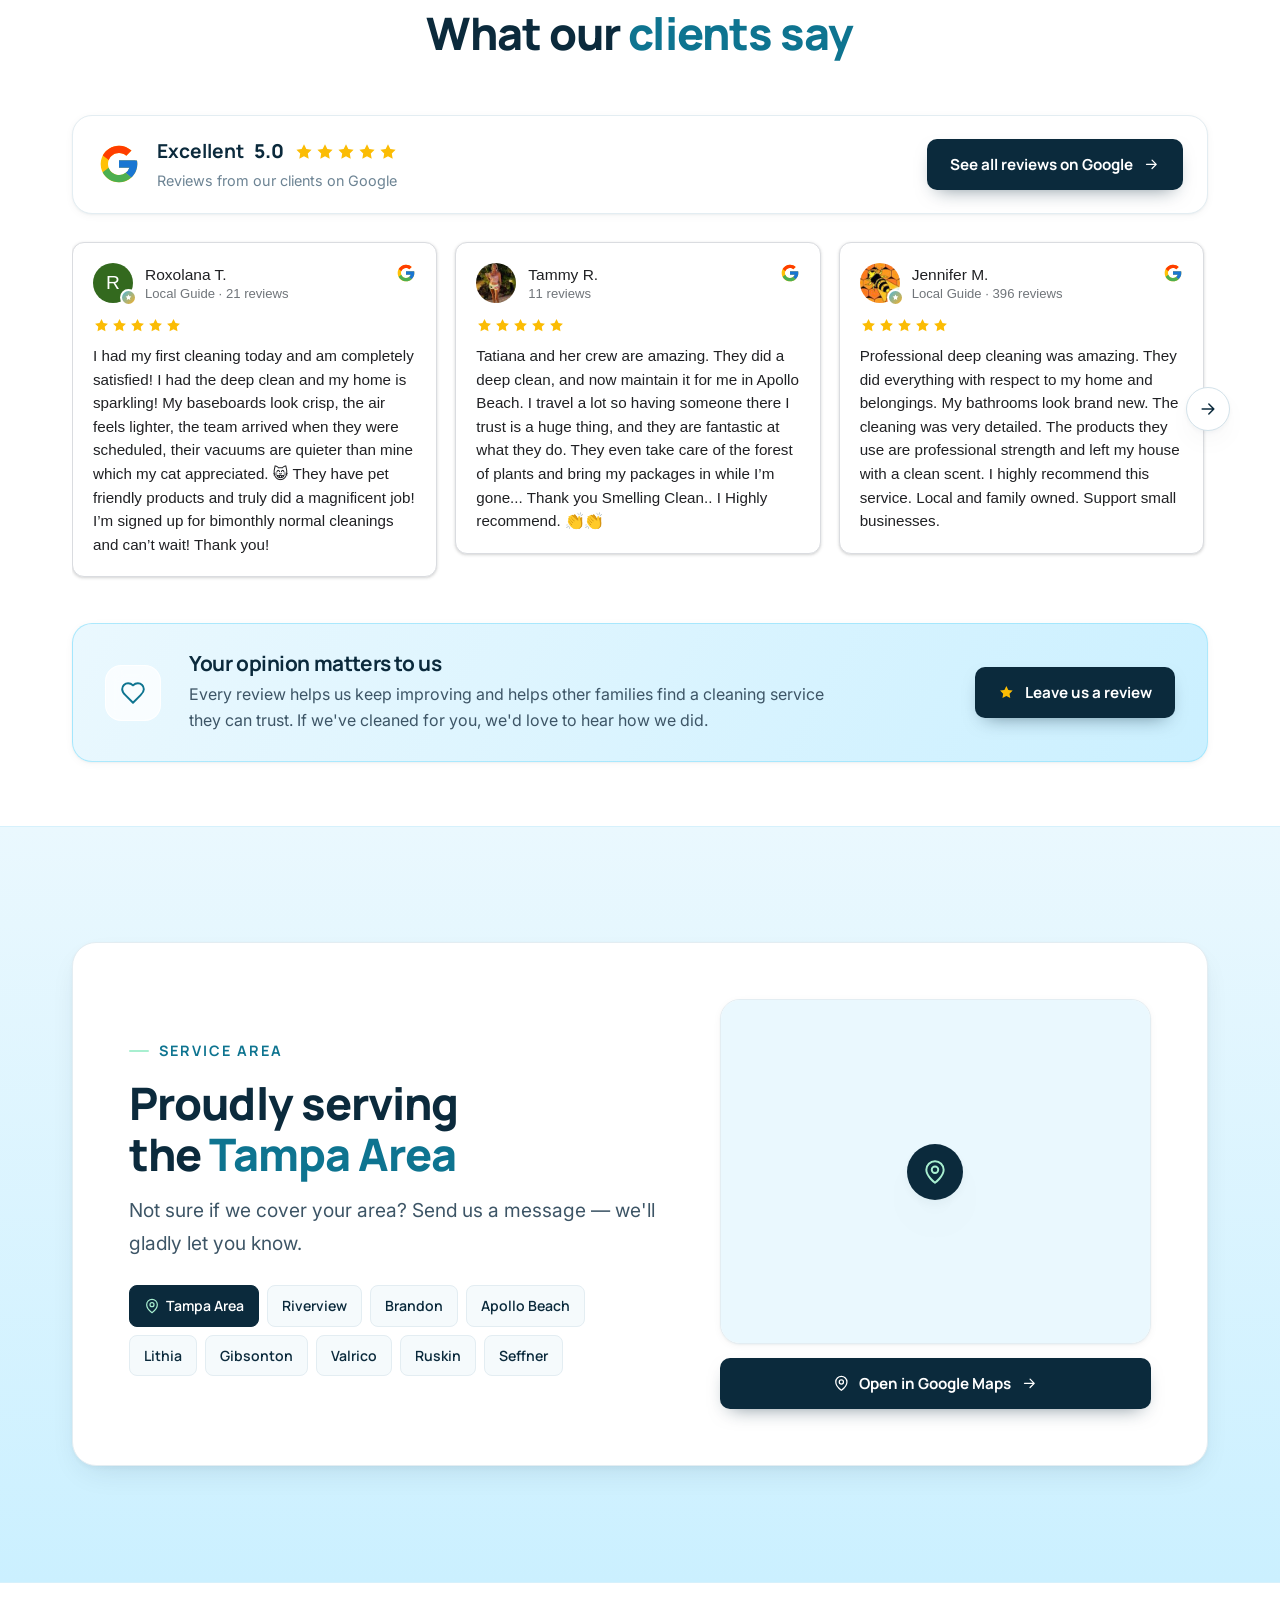
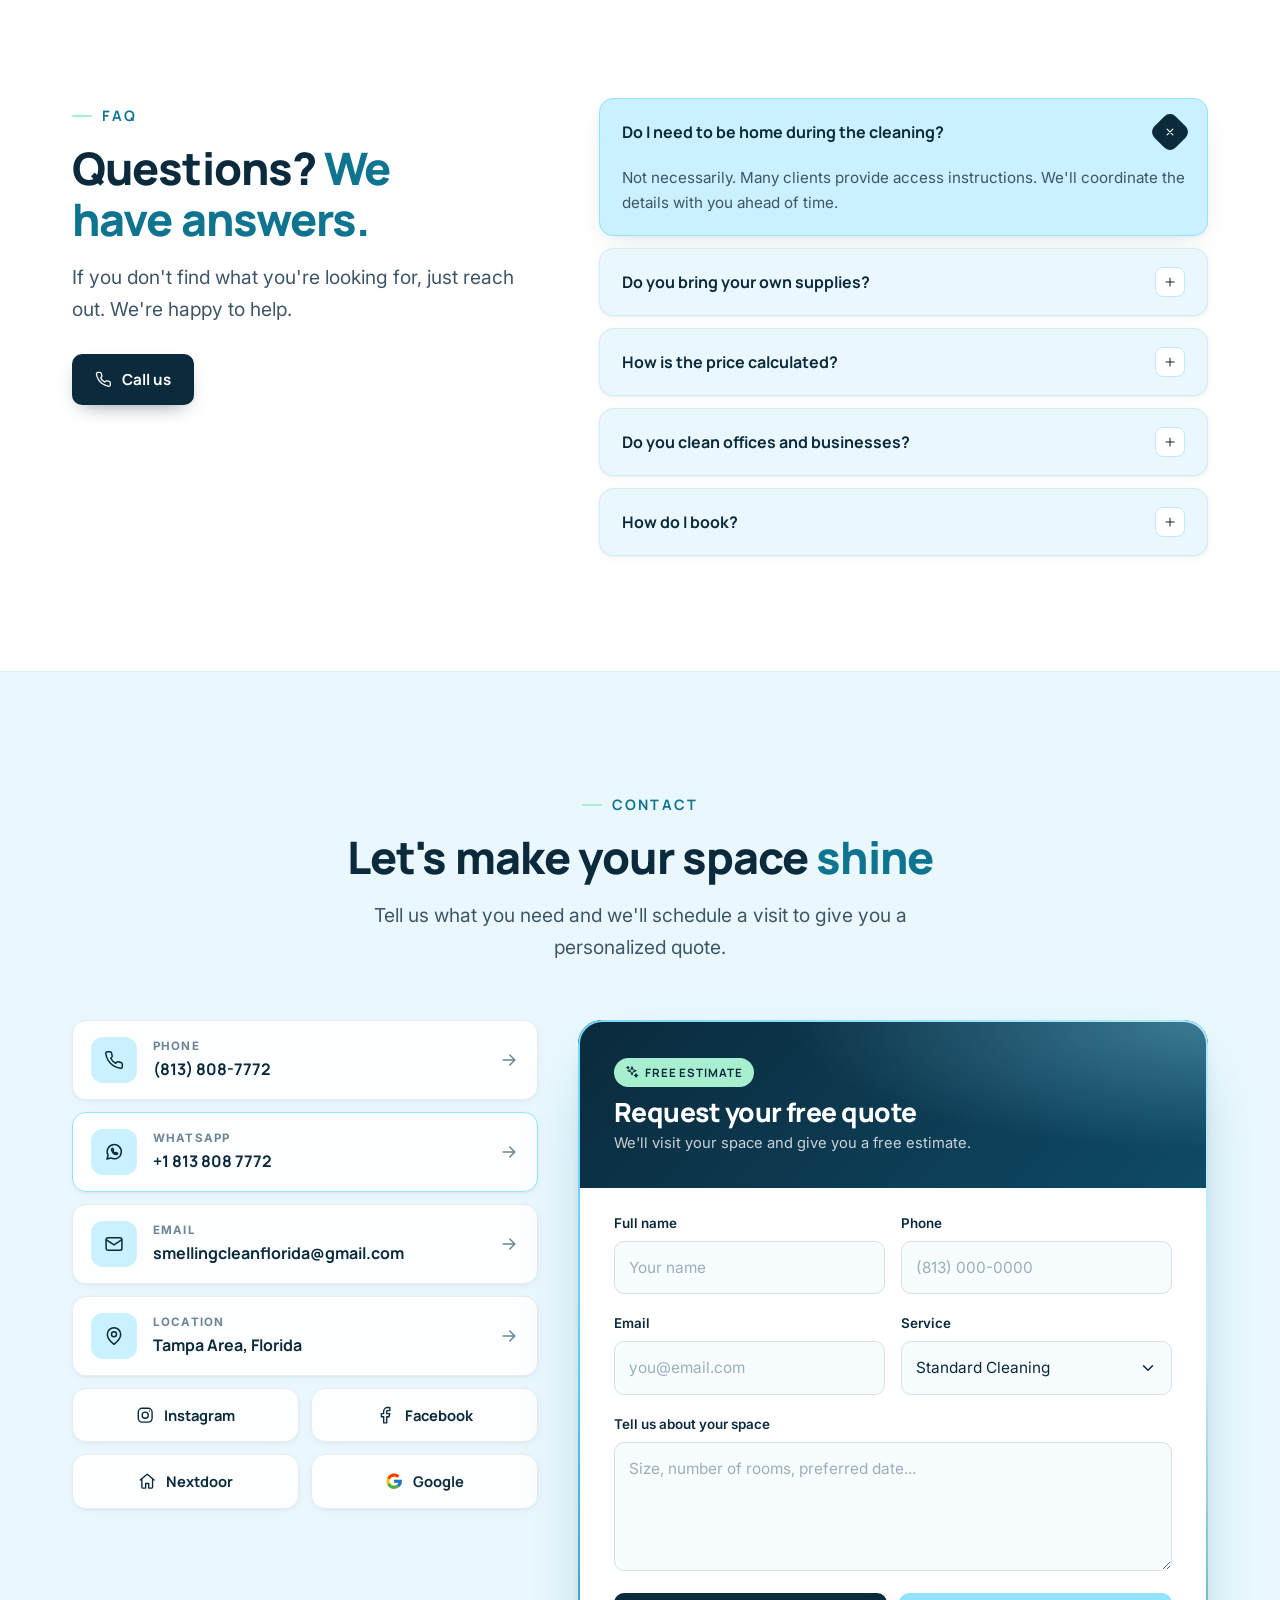
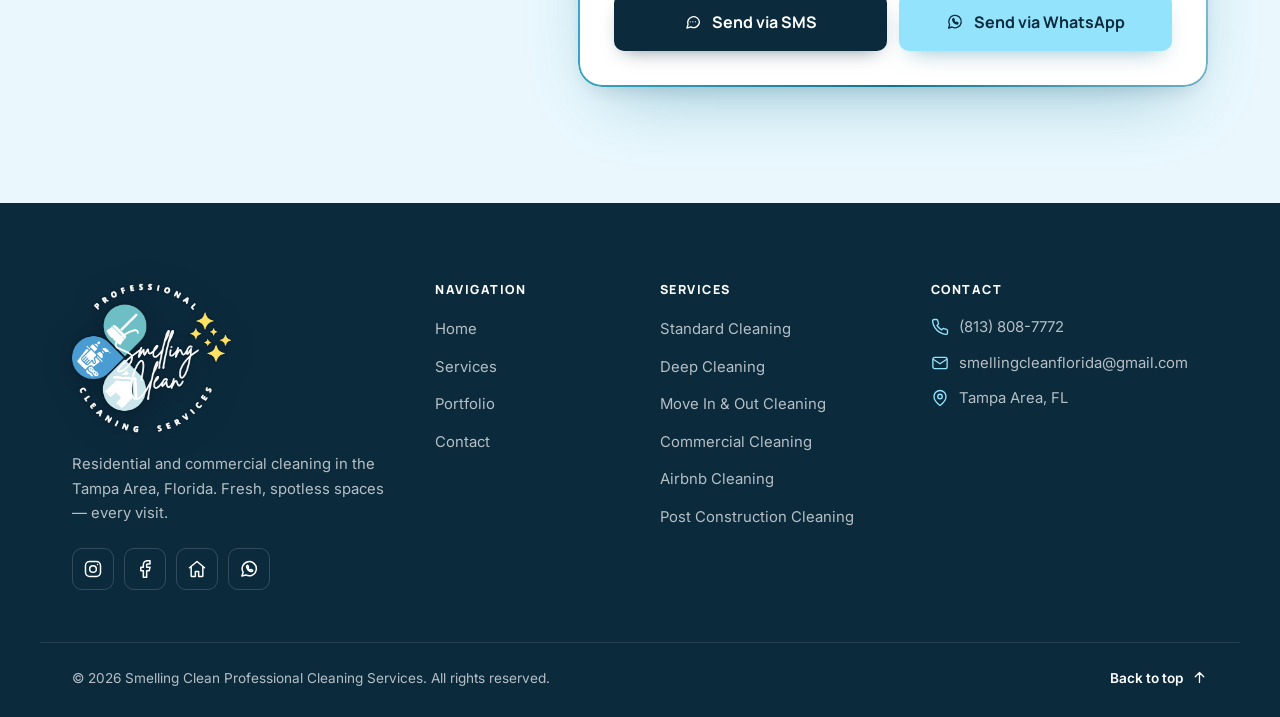
==== commit 324ba365: "Contact: flat light-blue background (remove blurred blobs) Co-Authored-By: Claude Opus 5.5 <noreply@" ====
--- a/index.html
+++ b/index.html
@@ -43,7 +43,7 @@
   <link rel="preconnect" href="https://fonts.googleapis.com">
   <link rel="preconnect" href="https://fonts.gstatic.com" crossorigin>
   <link href="https://fonts.googleapis.com/css2?family=Inter:wght@400;500;600;700&family=Manrope:wght@500;600;700;800&display=swap" rel="stylesheet">
-  <link rel="stylesheet" href="css/styles.css?v=20260930r">
+  <link rel="stylesheet" href="css/styles.css?v=20260930s">
 
   <script type="application/ld+json">
   {
@@ -915,6 +915,6 @@
   <span class="fab-label" data-i18n="fab">Need a quote?</span>
 </a>
 
-<script src="js/main.js?v=20260930r"></script>
+<script src="js/main.js?v=20260930s"></script>
 </body>
 </html>
--- a/css/styles.css
+++ b/css/styles.css
@@ -482,11 +482,7 @@
 
 /* Contact: more contrast & color */
 .contact { overflow: hidden; background: var(--ice-soft); border-top: 1px solid #d6f1fc; }
-.contact::before, .contact::after { content: ""; position: absolute; border-radius: 50%; filter: blur(60px); pointer-events: none; z-index: 0; }
-.contact::before { width: 520px; height: 520px; right: -140px; top: 22%; background: rgba(147, 227, 253, 0.55); animation: ctFloat 14s ease-in-out infinite alternate; }
-.contact::after { width: 420px; height: 420px; left: -160px; bottom: -80px; background: rgba(147, 227, 253, 0.5); animation: ctFloat 16s ease-in-out infinite alternate-reverse; }
 .contact > .container { position: relative; z-index: 1; }
-@keyframes ctFloat { from { transform: translate(0, 0) scale(1); } to { transform: translate(-40px, 30px) scale(1.12); } }
 
 .c-card { background: rgba(255, 255, 255, 0.85); -webkit-backdrop-filter: blur(10px); backdrop-filter: blur(10px); transition: border-color .25s, box-shadow .25s, transform .25s var(--ease); }
 a.c-card:hover { transform: translateY(-2px); }
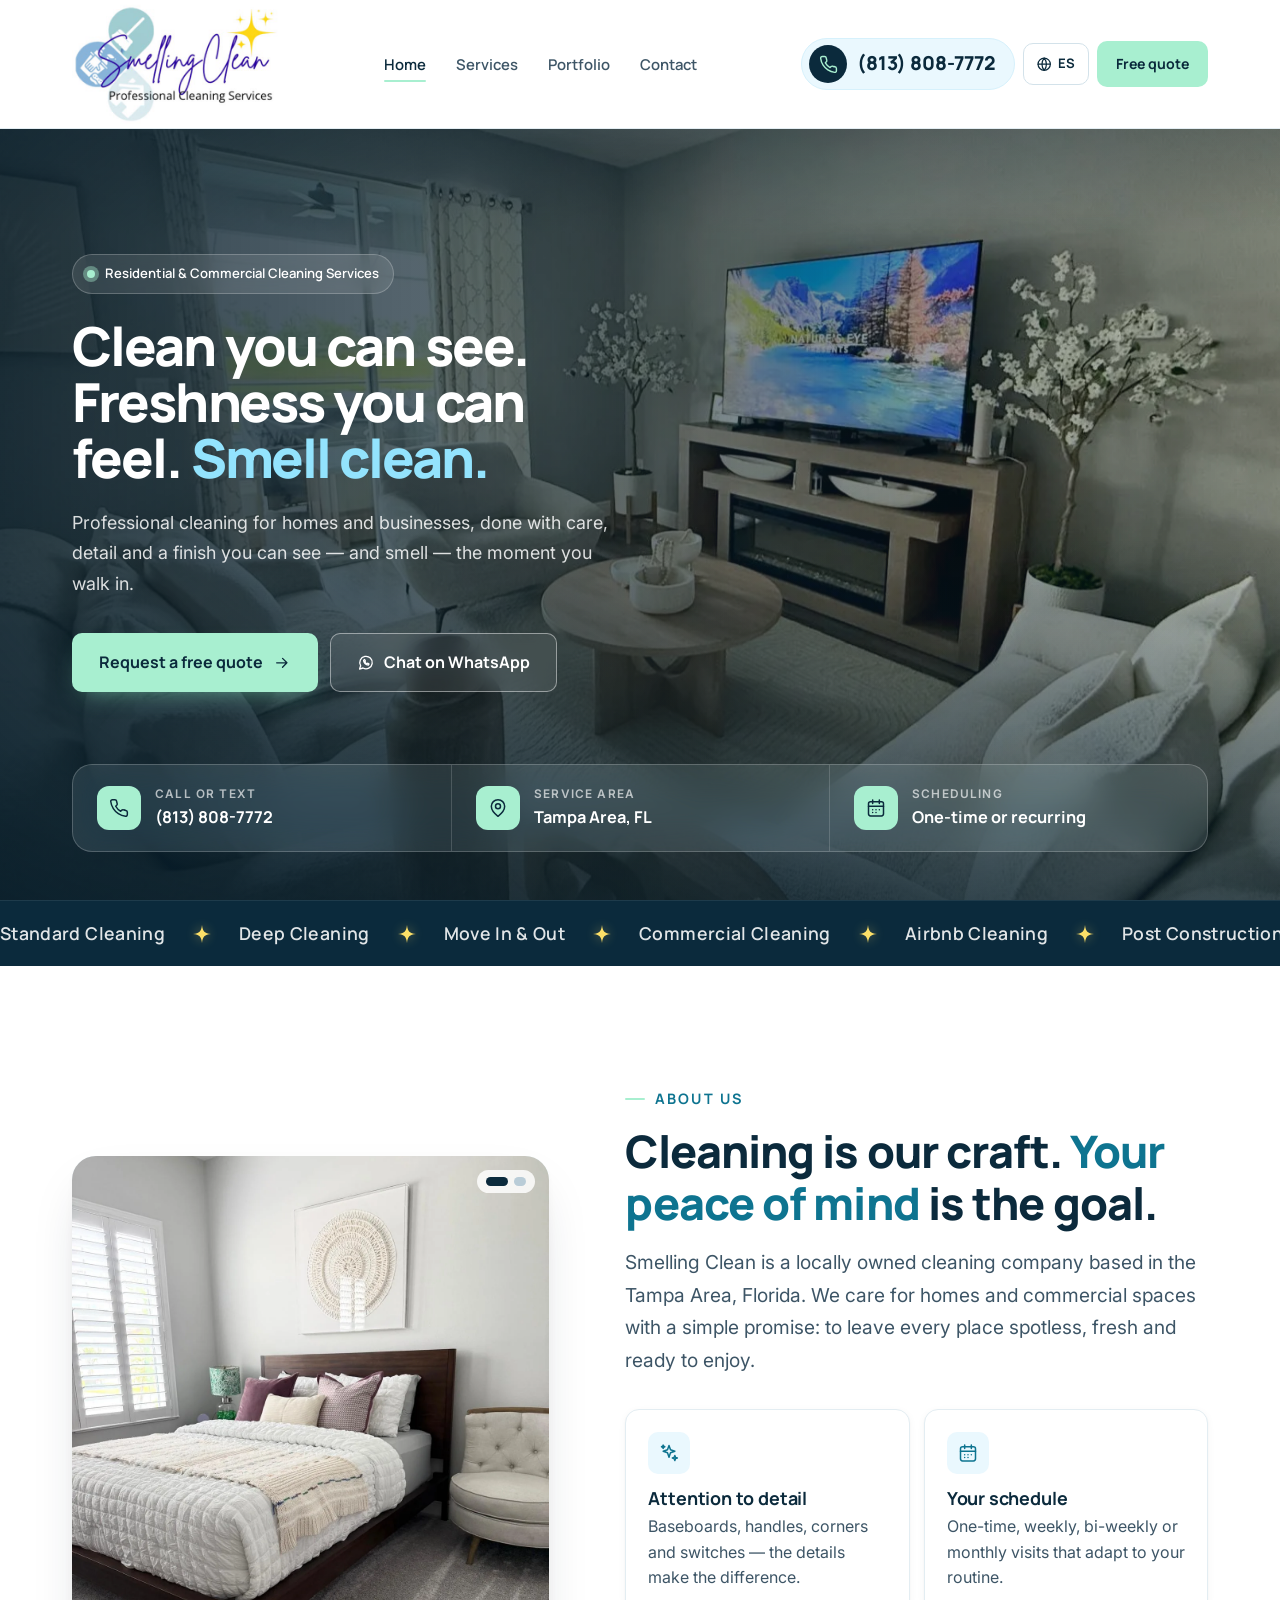
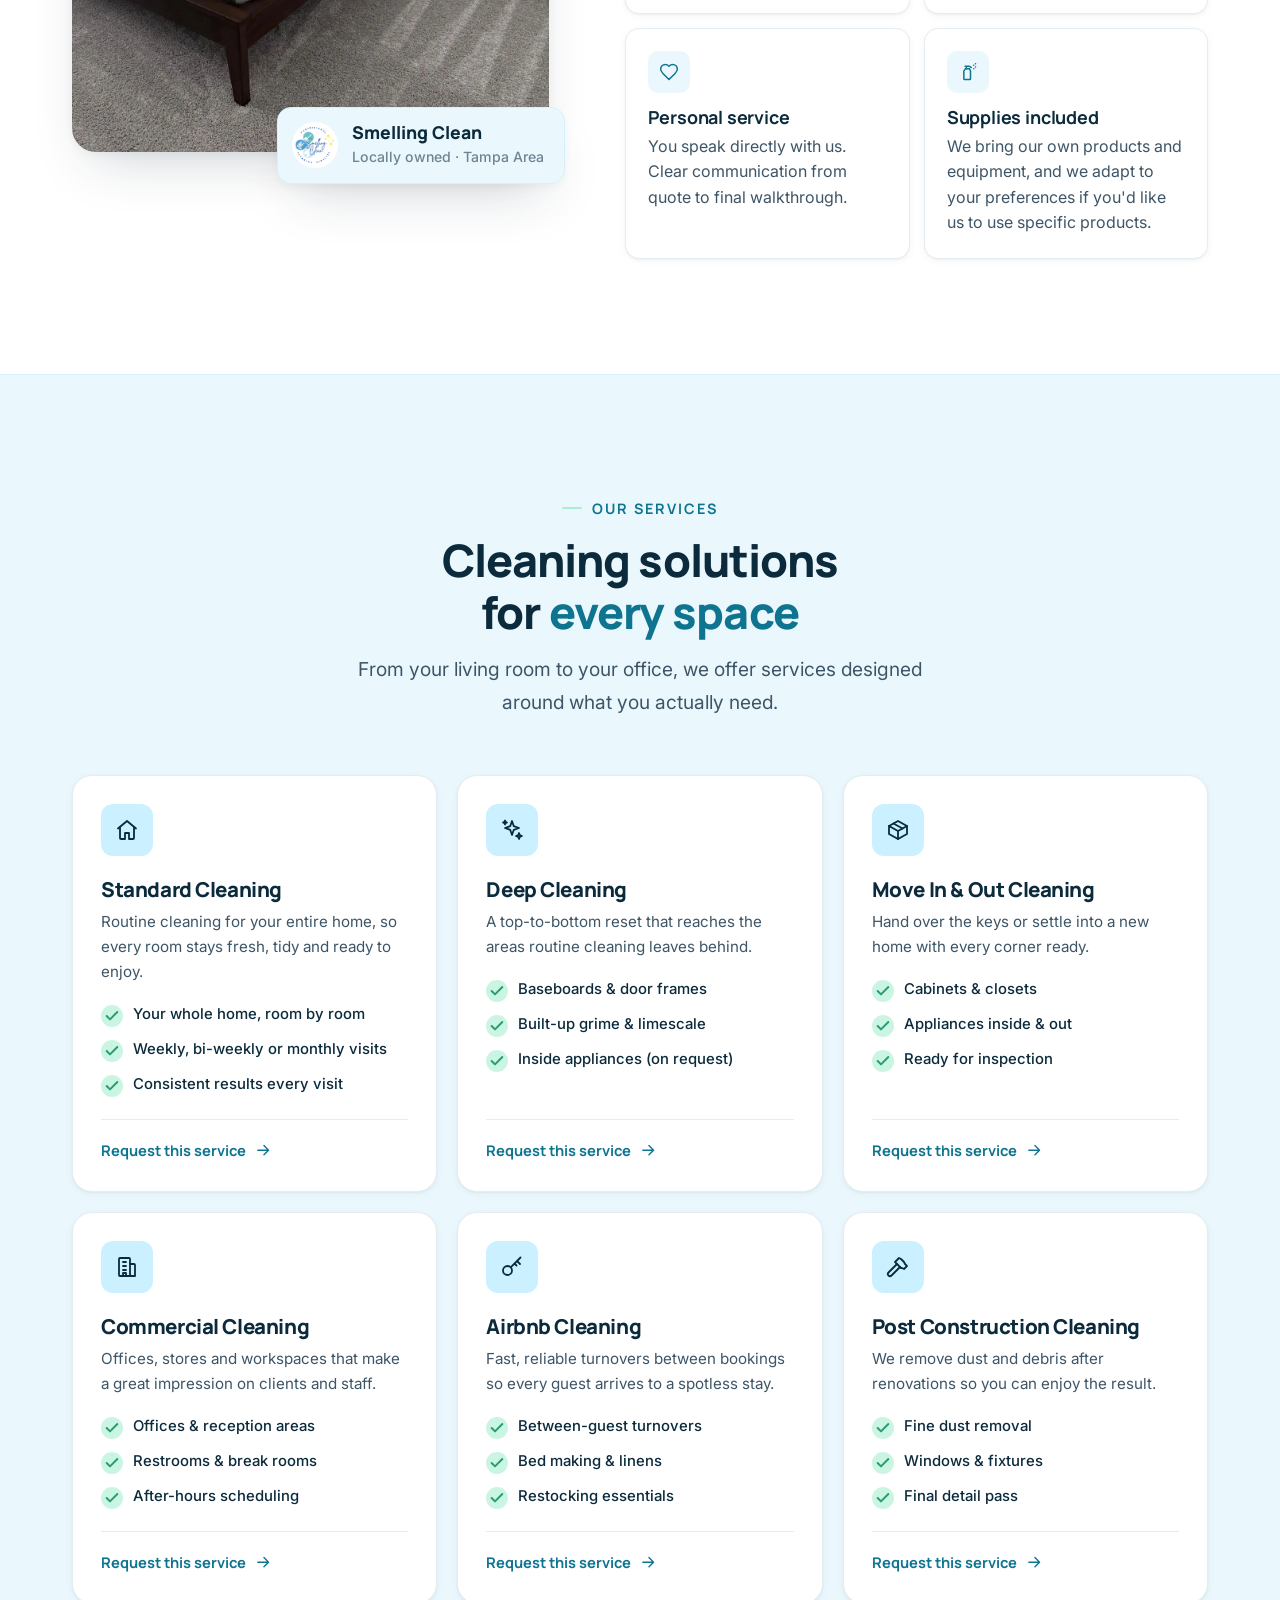
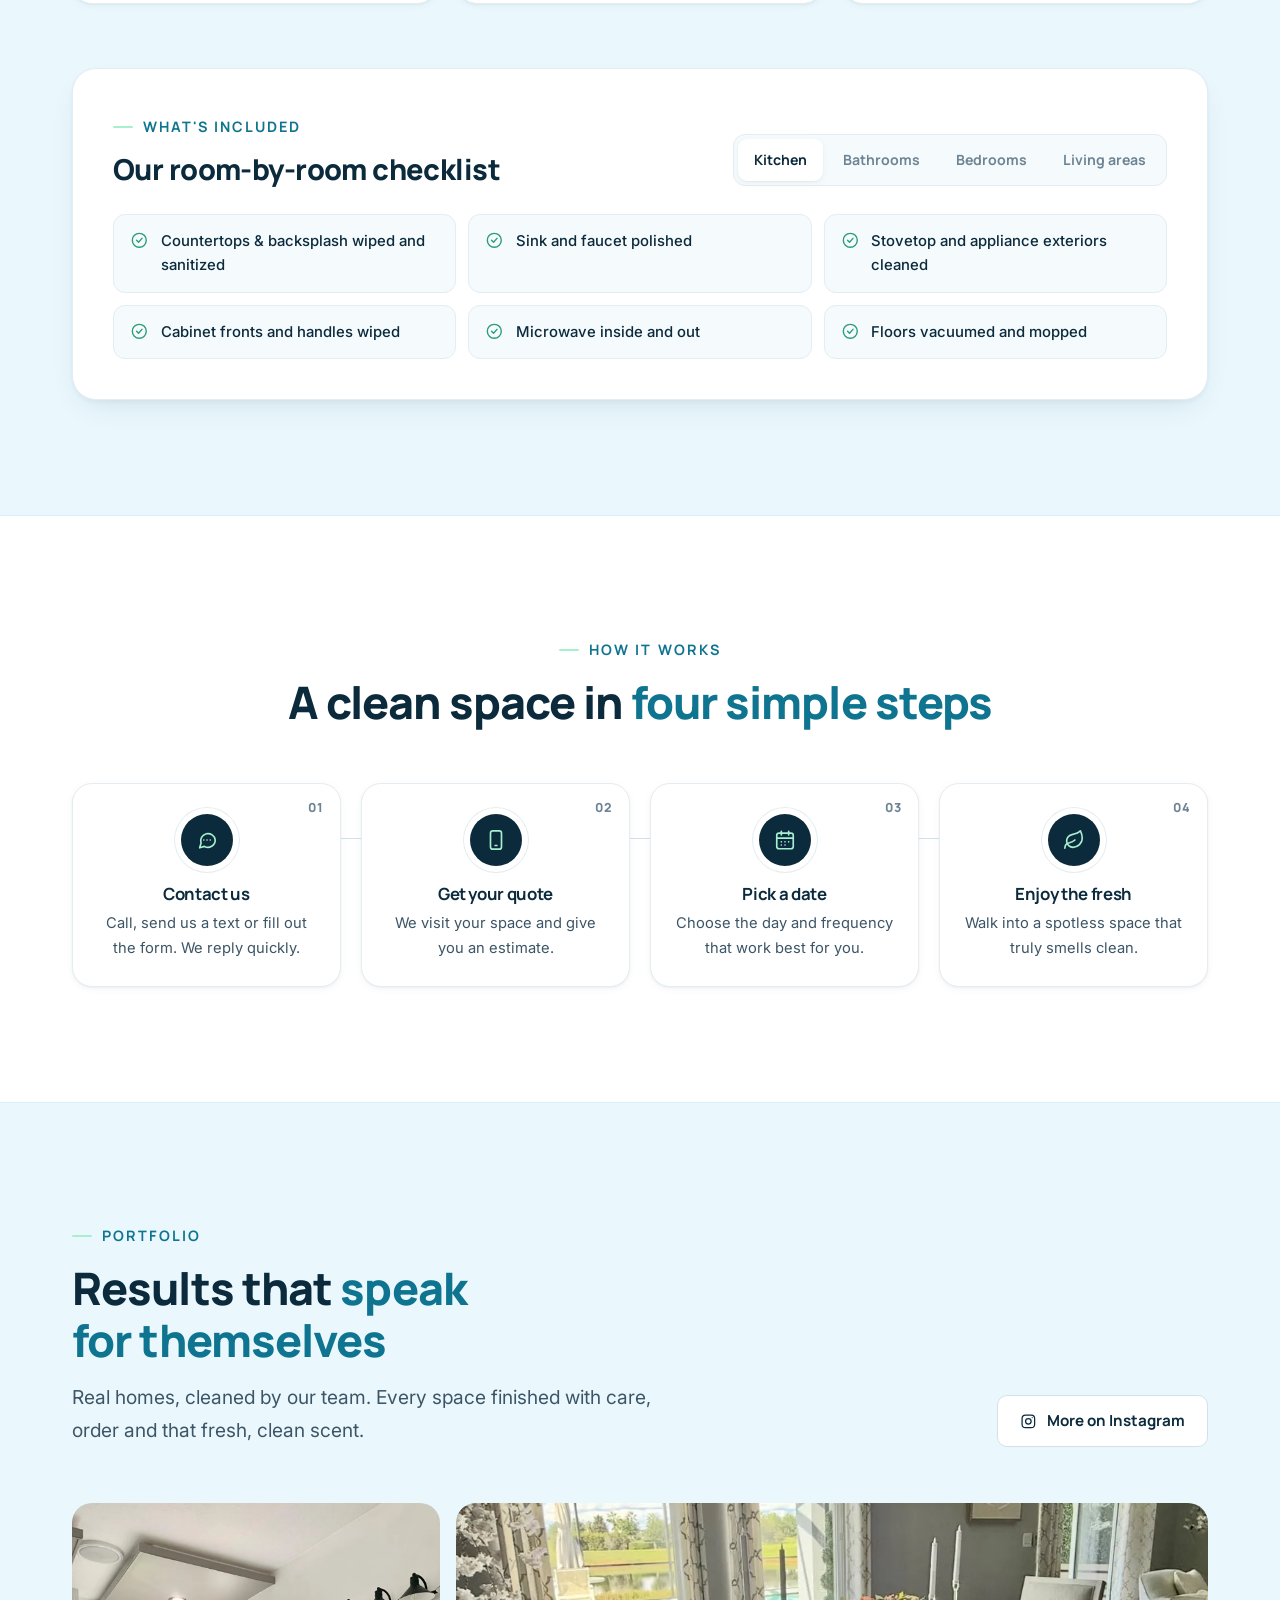
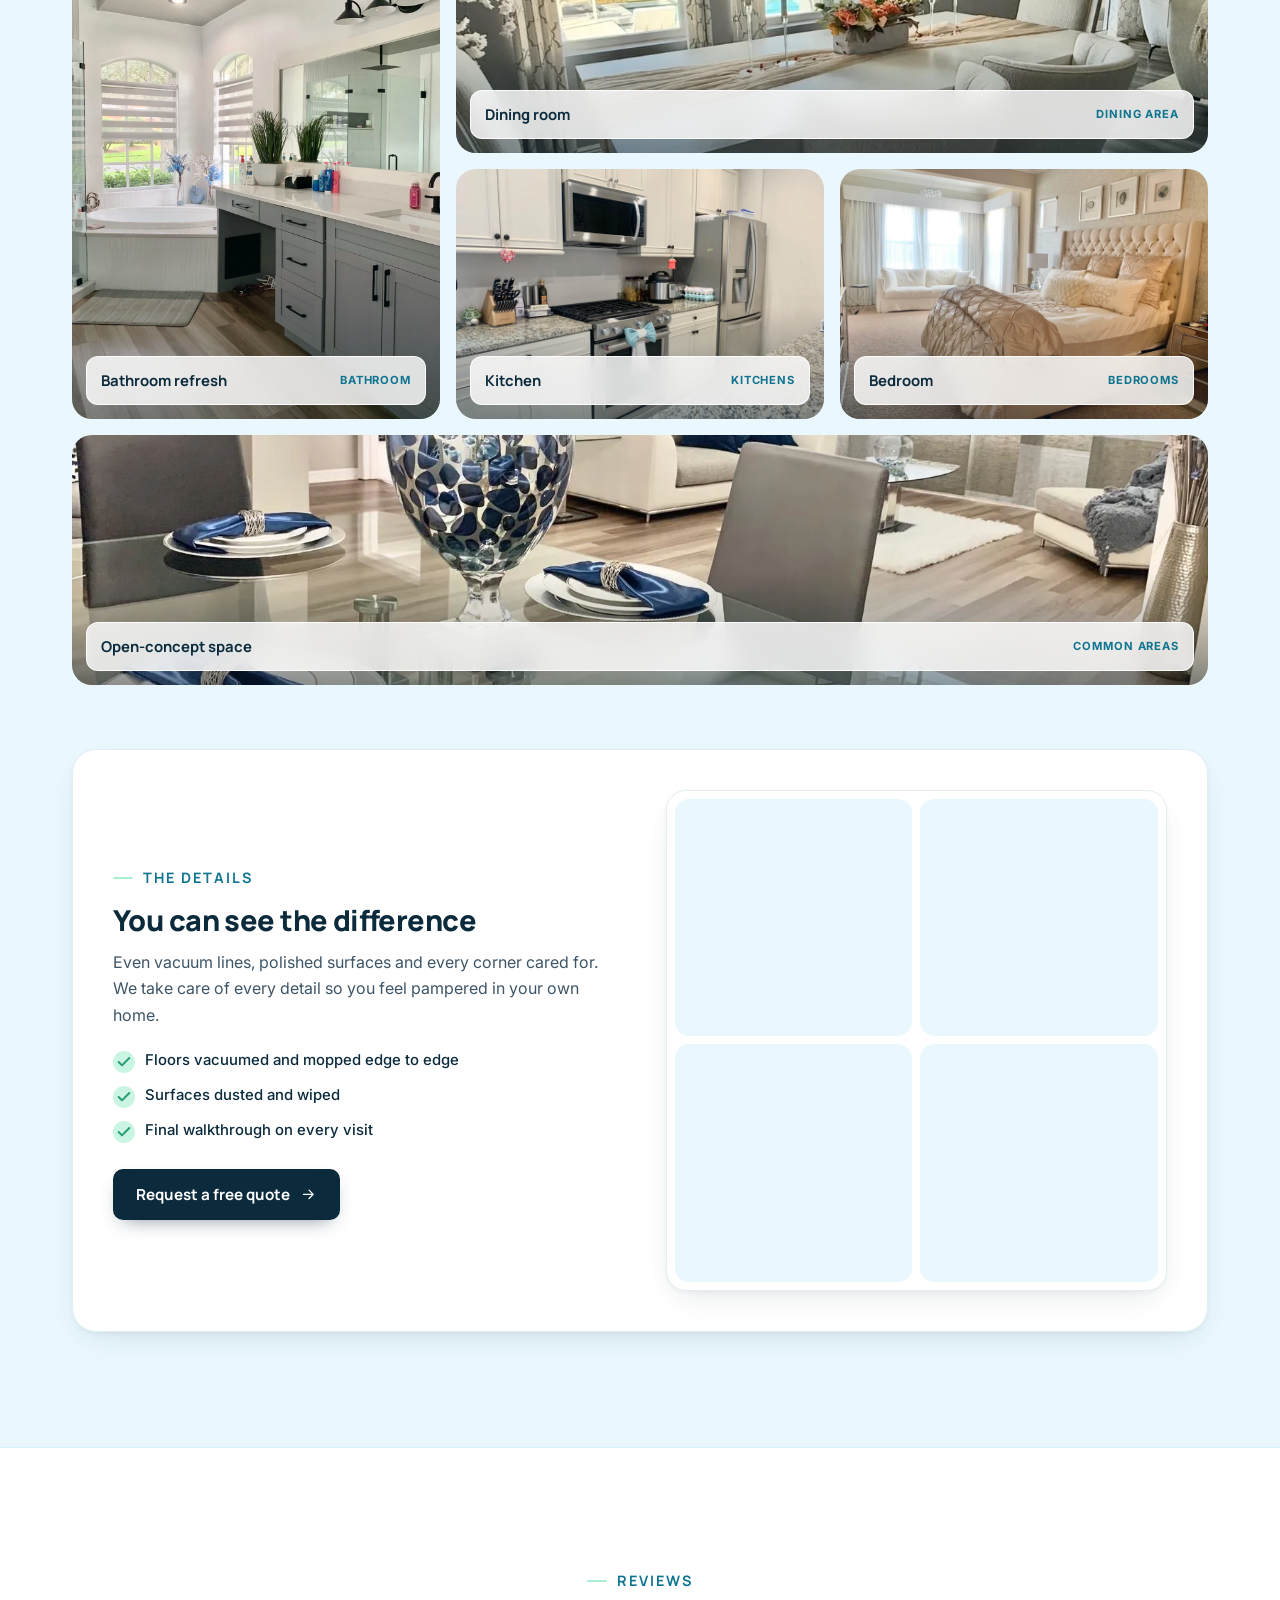
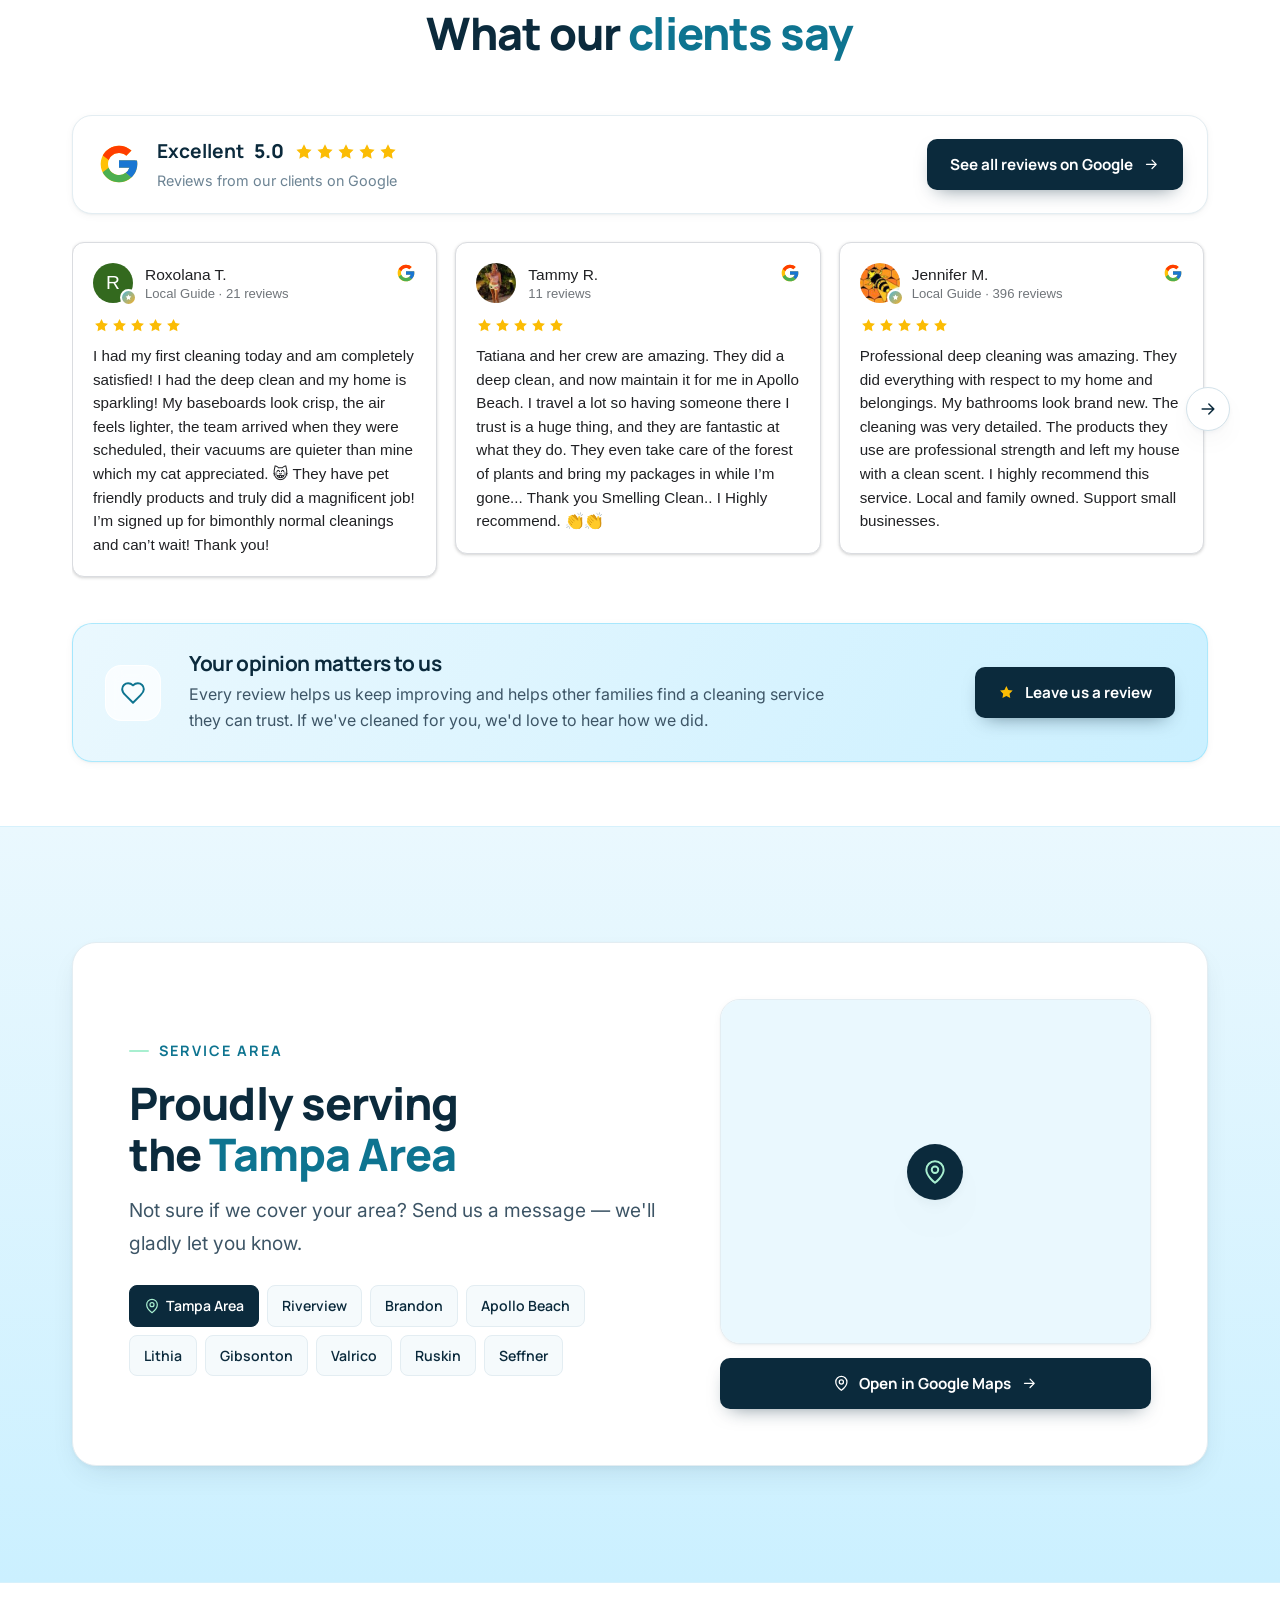
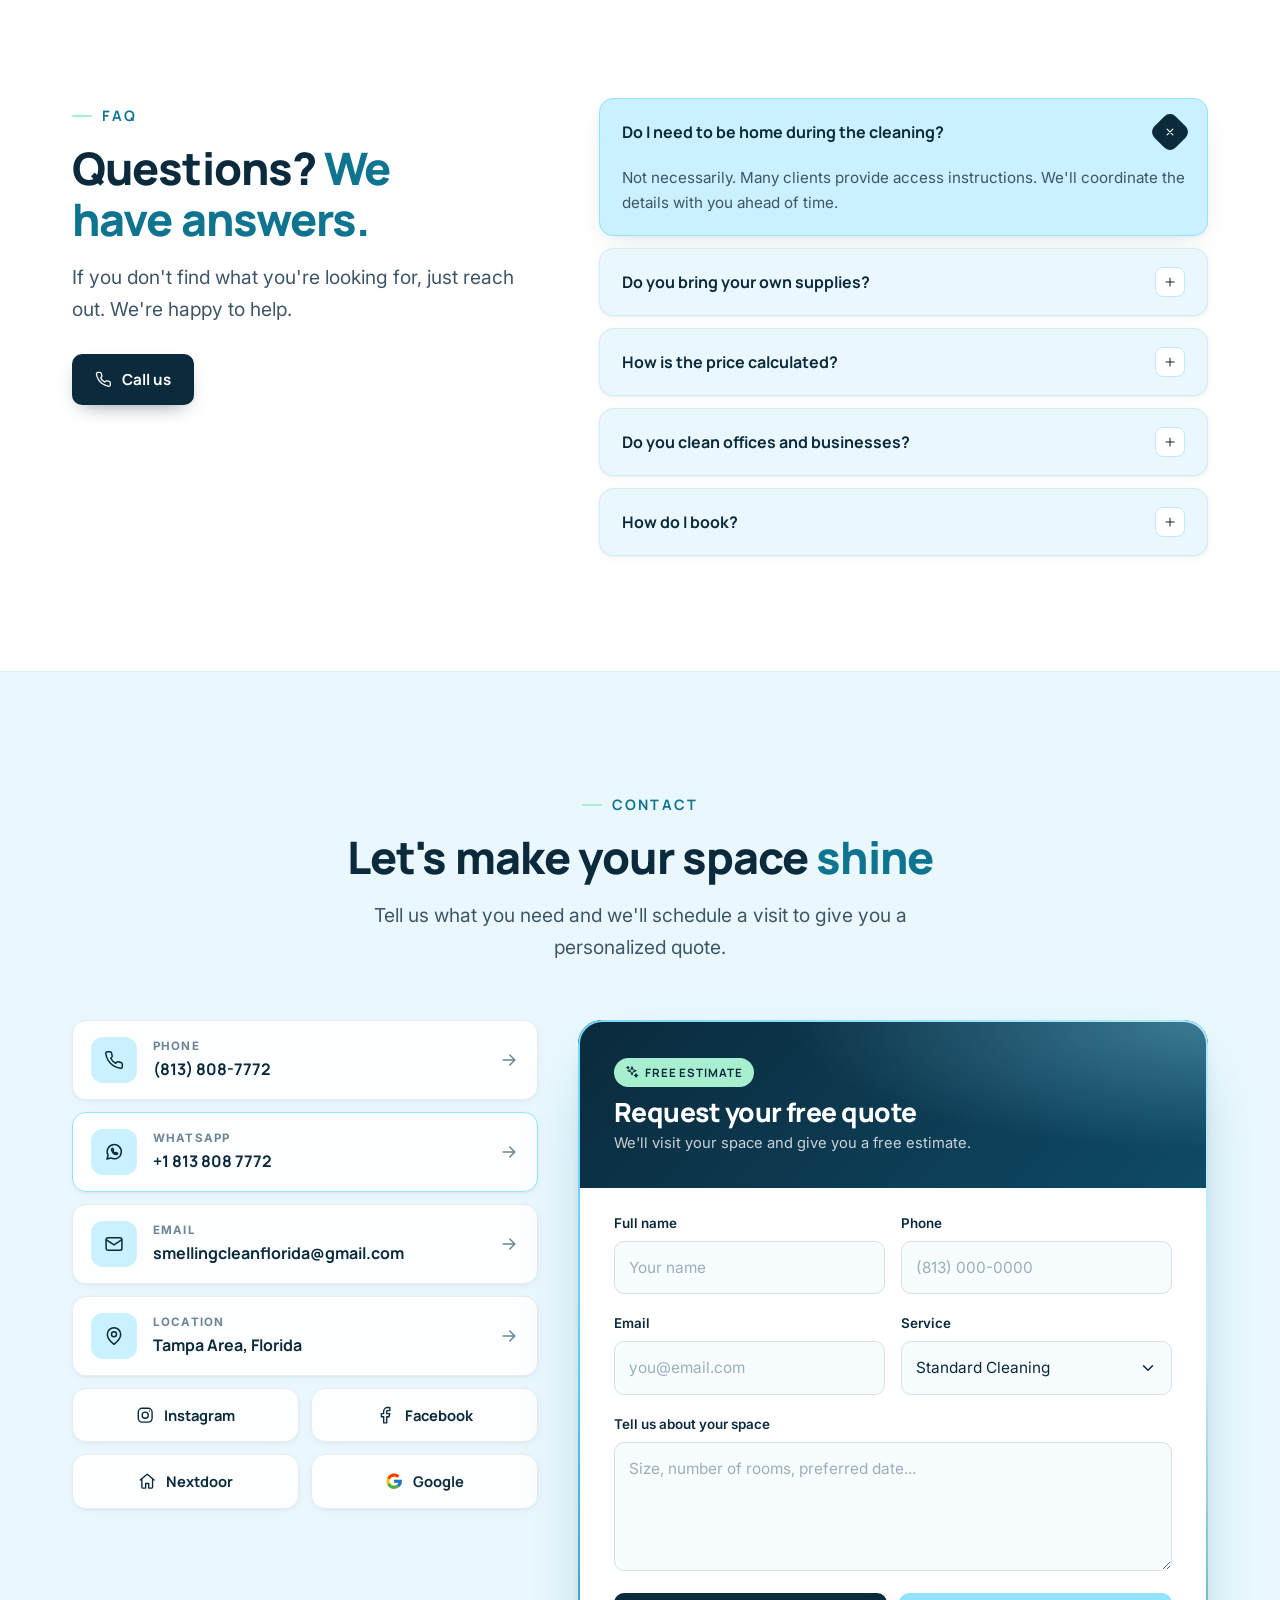
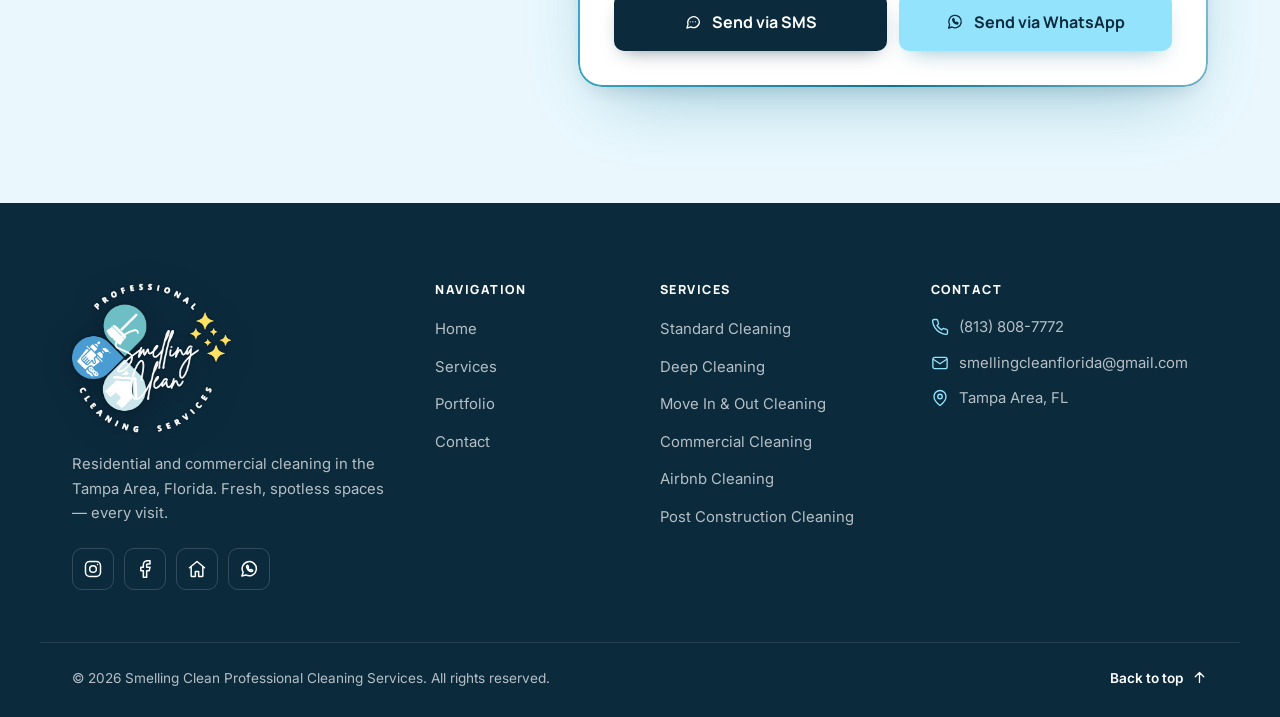
==== commit 354169b0: "Switch custom domain to smellingcleanfl.com - CNAME for GitHub Pages - Canonical, Open Graph/Twitter" ====
--- a/index.html
+++ b/index.html
@@ -11,16 +11,16 @@
   <meta name="theme-color" content="#0b2a3c">
   <meta name="geo.region" content="US-FL">
   <meta name="geo.placename" content="Tampa">
-  <link rel="canonical" href="https://smellingclean.dgp-link.com/">
+  <link rel="canonical" href="https://smellingcleanfl.com/">
 
   <!-- Open Graph -->
   <meta property="og:type" content="website">
   <meta property="og:site_name" content="Smelling Clean">
-  <meta property="og:url" content="https://smellingclean.dgp-link.com/">
+  <meta property="og:url" content="https://smellingcleanfl.com/">
   <meta property="og:title" content="Smelling Clean | Professional Cleaning Services in the Tampa Area, FL">
   <meta property="og:description" content="Residential and commercial cleaning with care and detail. Spotless spaces that truly smell clean. Request your free quote.">
-  <meta property="og:image" content="https://smellingclean.dgp-link.com/assets/og-image.png">
-  <meta property="og:image:secure_url" content="https://smellingclean.dgp-link.com/assets/og-image.png">
+  <meta property="og:image" content="https://smellingcleanfl.com/assets/og-image.png">
+  <meta property="og:image:secure_url" content="https://smellingcleanfl.com/assets/og-image.png">
   <meta property="og:image:type" content="image/png">
   <meta property="og:image:width" content="1200">
   <meta property="og:image:height" content="630">
@@ -32,7 +32,7 @@
   <meta name="twitter:card" content="summary_large_image">
   <meta name="twitter:title" content="Smelling Clean | Professional Cleaning Services in the Tampa Area, FL">
   <meta name="twitter:description" content="Residential and commercial cleaning with care and detail. Request your free quote.">
-  <meta name="twitter:image" content="https://smellingclean.dgp-link.com/assets/og-image.png">
+  <meta name="twitter:image" content="https://smellingcleanfl.com/assets/og-image.png">
   <meta name="twitter:image:alt" content="Smelling Clean Professional Cleaning Services, Tampa Area FL">
 
   <!-- Icons & app -->
@@ -51,13 +51,13 @@
     "@graph": [
       {
         "@type": "HouseCleaningService",
-        "@id": "https://smellingclean.dgp-link.com/#business",
+        "@id": "https://smellingcleanfl.com/#business",
         "name": "Smelling Clean Professional Cleaning Services",
         "alternateName": "Smelling Clean",
         "description": "Residential and commercial cleaning services in the Tampa Area, Florida.",
-        "url": "https://smellingclean.dgp-link.com/",
-        "logo": "https://smellingclean.dgp-link.com/assets/logo.png",
-        "image": "https://smellingclean.dgp-link.com/assets/og-image.png",
+        "url": "https://smellingcleanfl.com/",
+        "logo": "https://smellingcleanfl.com/assets/logo.png",
+        "image": "https://smellingcleanfl.com/assets/og-image.png",
         "telephone": "+1-813-808-7772",
         "email": "smellingcleanflorida@gmail.com",
         "address": { "@type": "PostalAddress", "addressLocality": "Tampa", "addressRegion": "FL", "addressCountry": "US" },
@@ -88,11 +88,11 @@
       },
       {
         "@type": "WebSite",
-        "@id": "https://smellingclean.dgp-link.com/#website",
-        "url": "https://smellingclean.dgp-link.com/",
+        "@id": "https://smellingcleanfl.com/#website",
+        "url": "https://smellingcleanfl.com/",
         "name": "Smelling Clean",
         "inLanguage": ["en", "es"],
-        "publisher": { "@id": "https://smellingclean.dgp-link.com/#business" }
+        "publisher": { "@id": "https://smellingcleanfl.com/#business" }
       }
     ]
   }
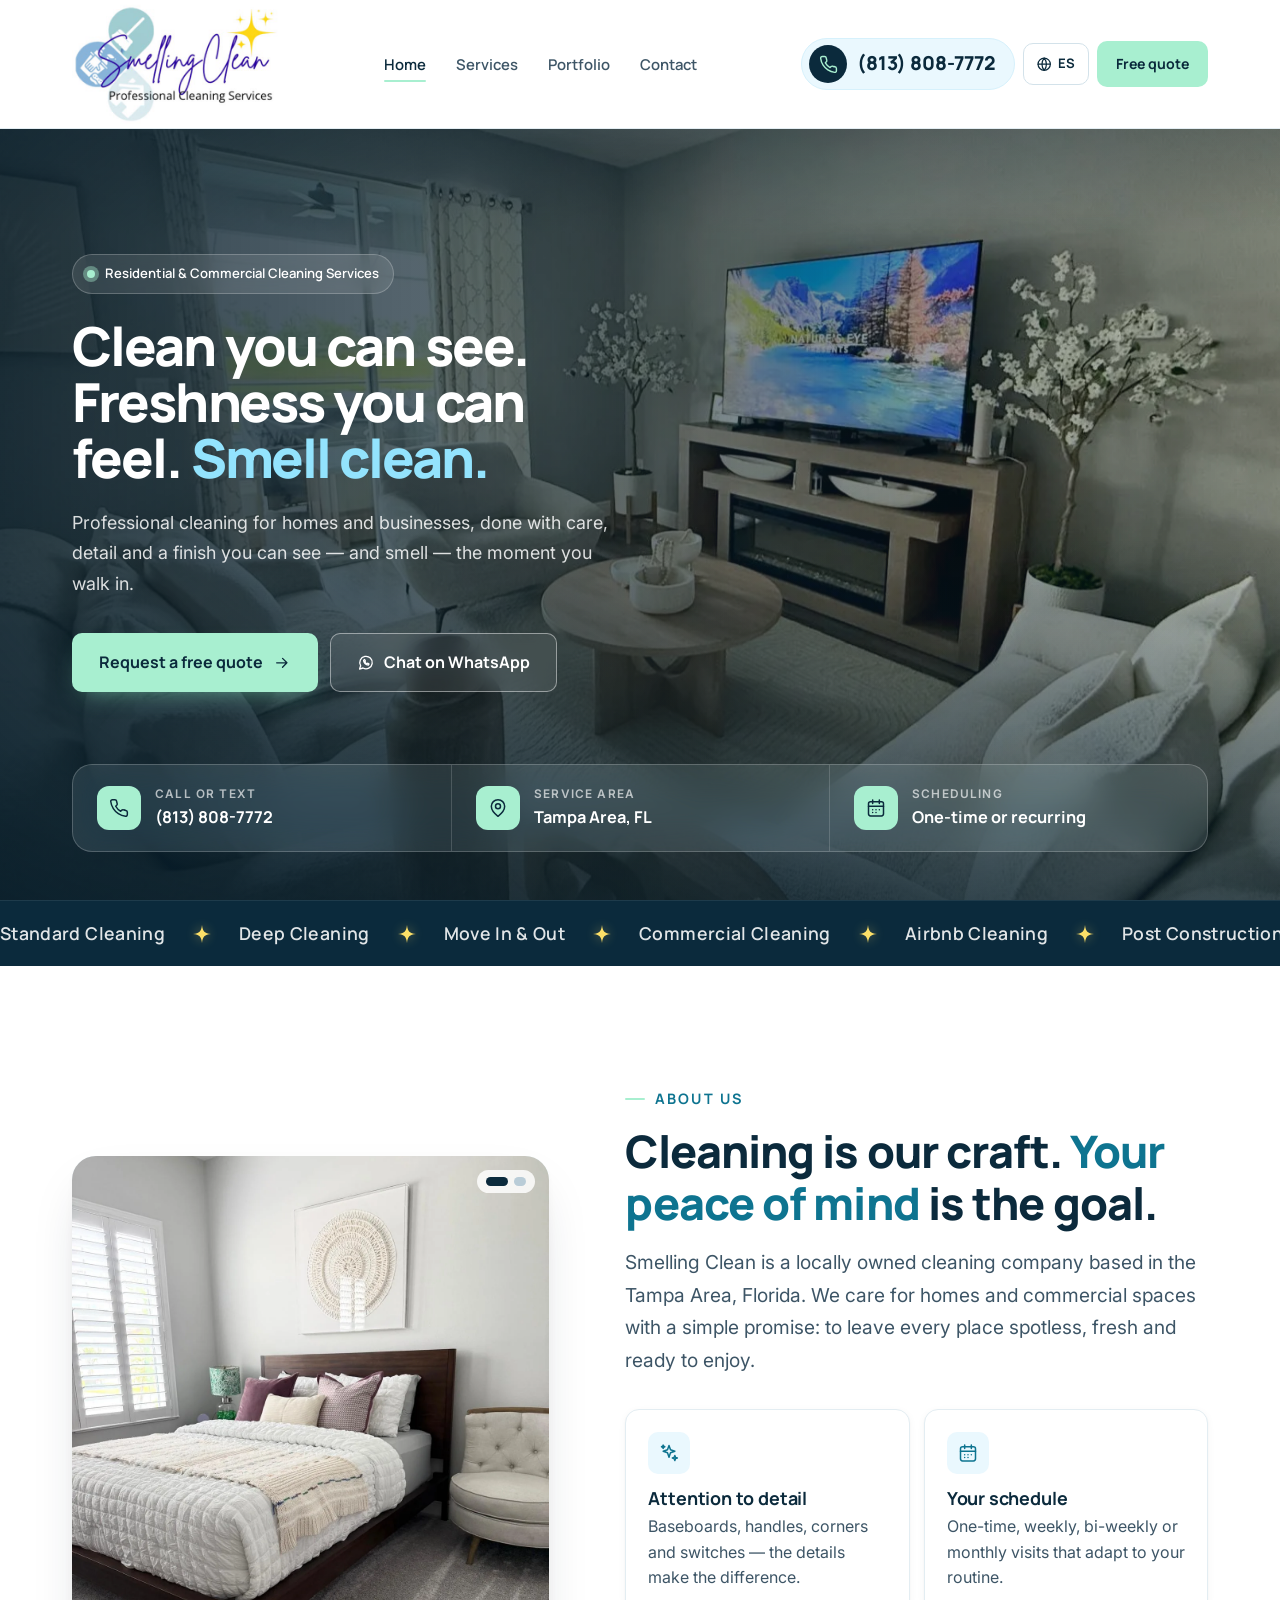
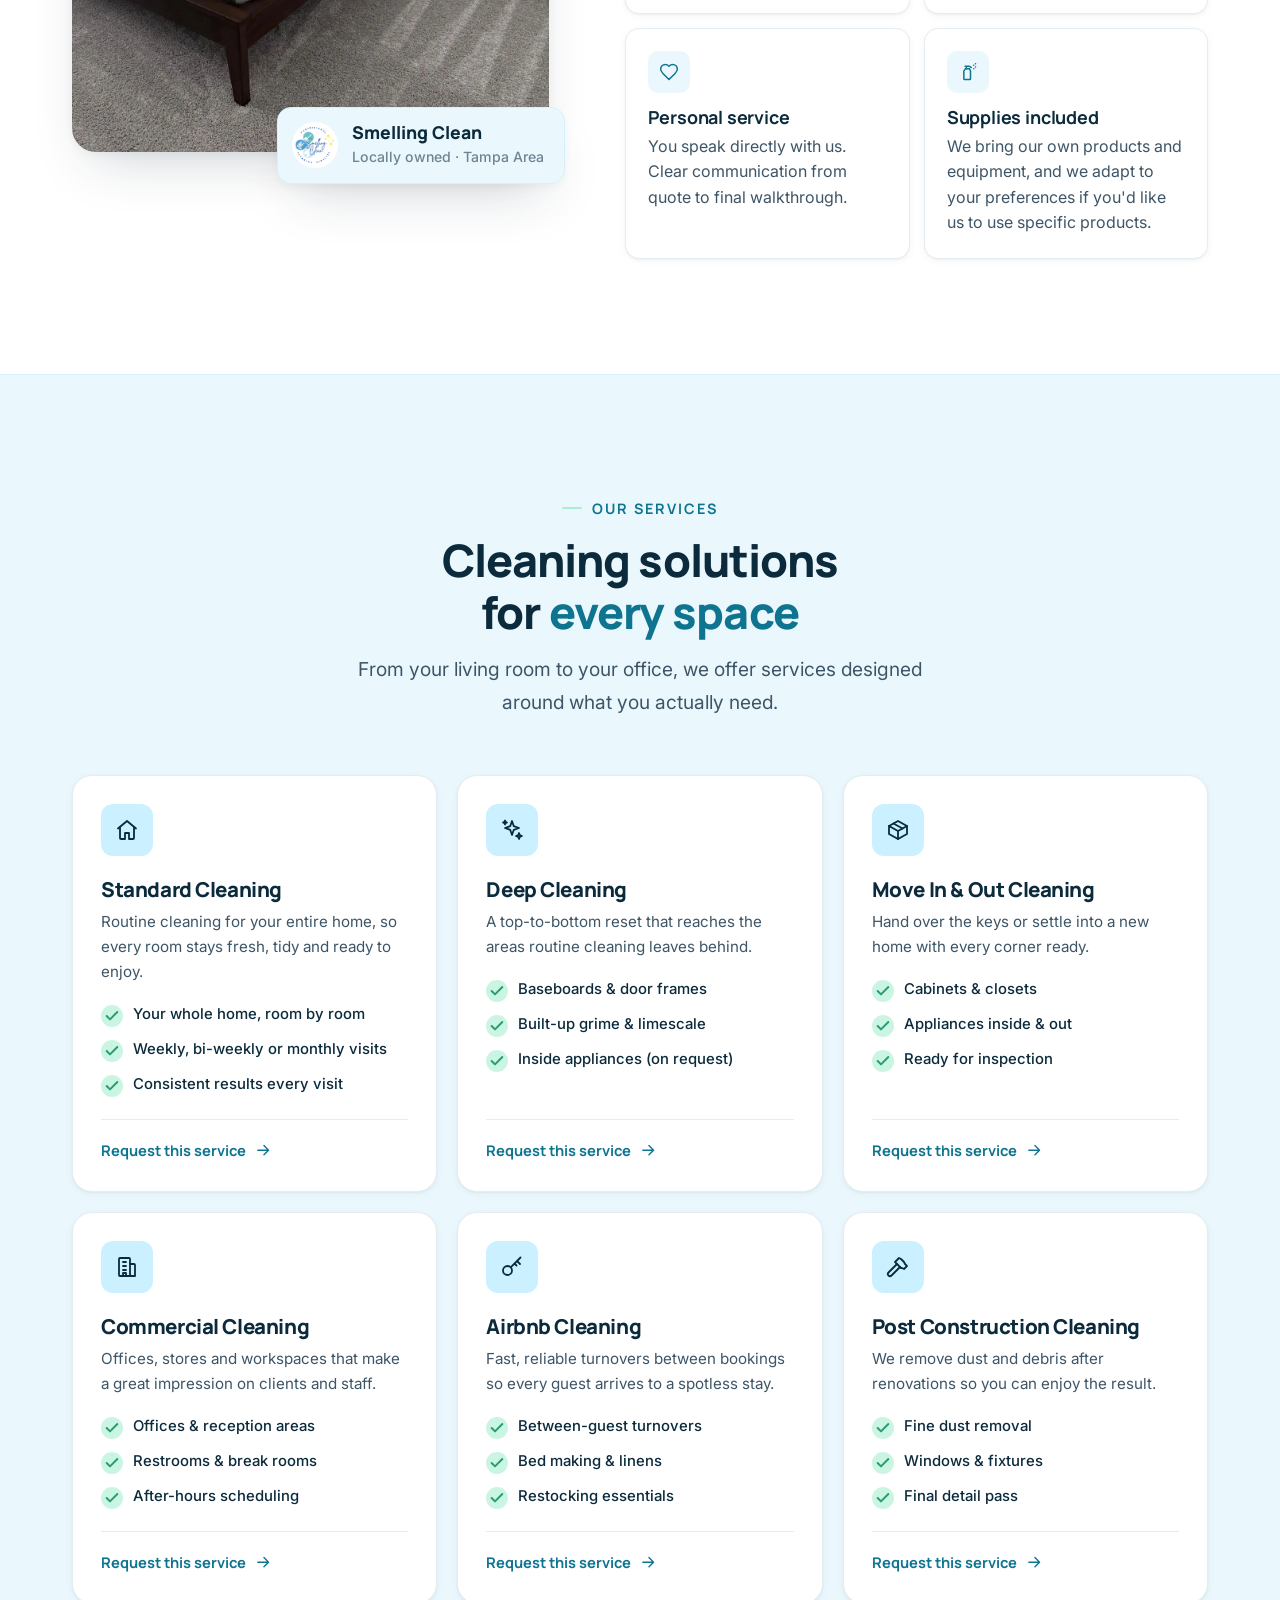
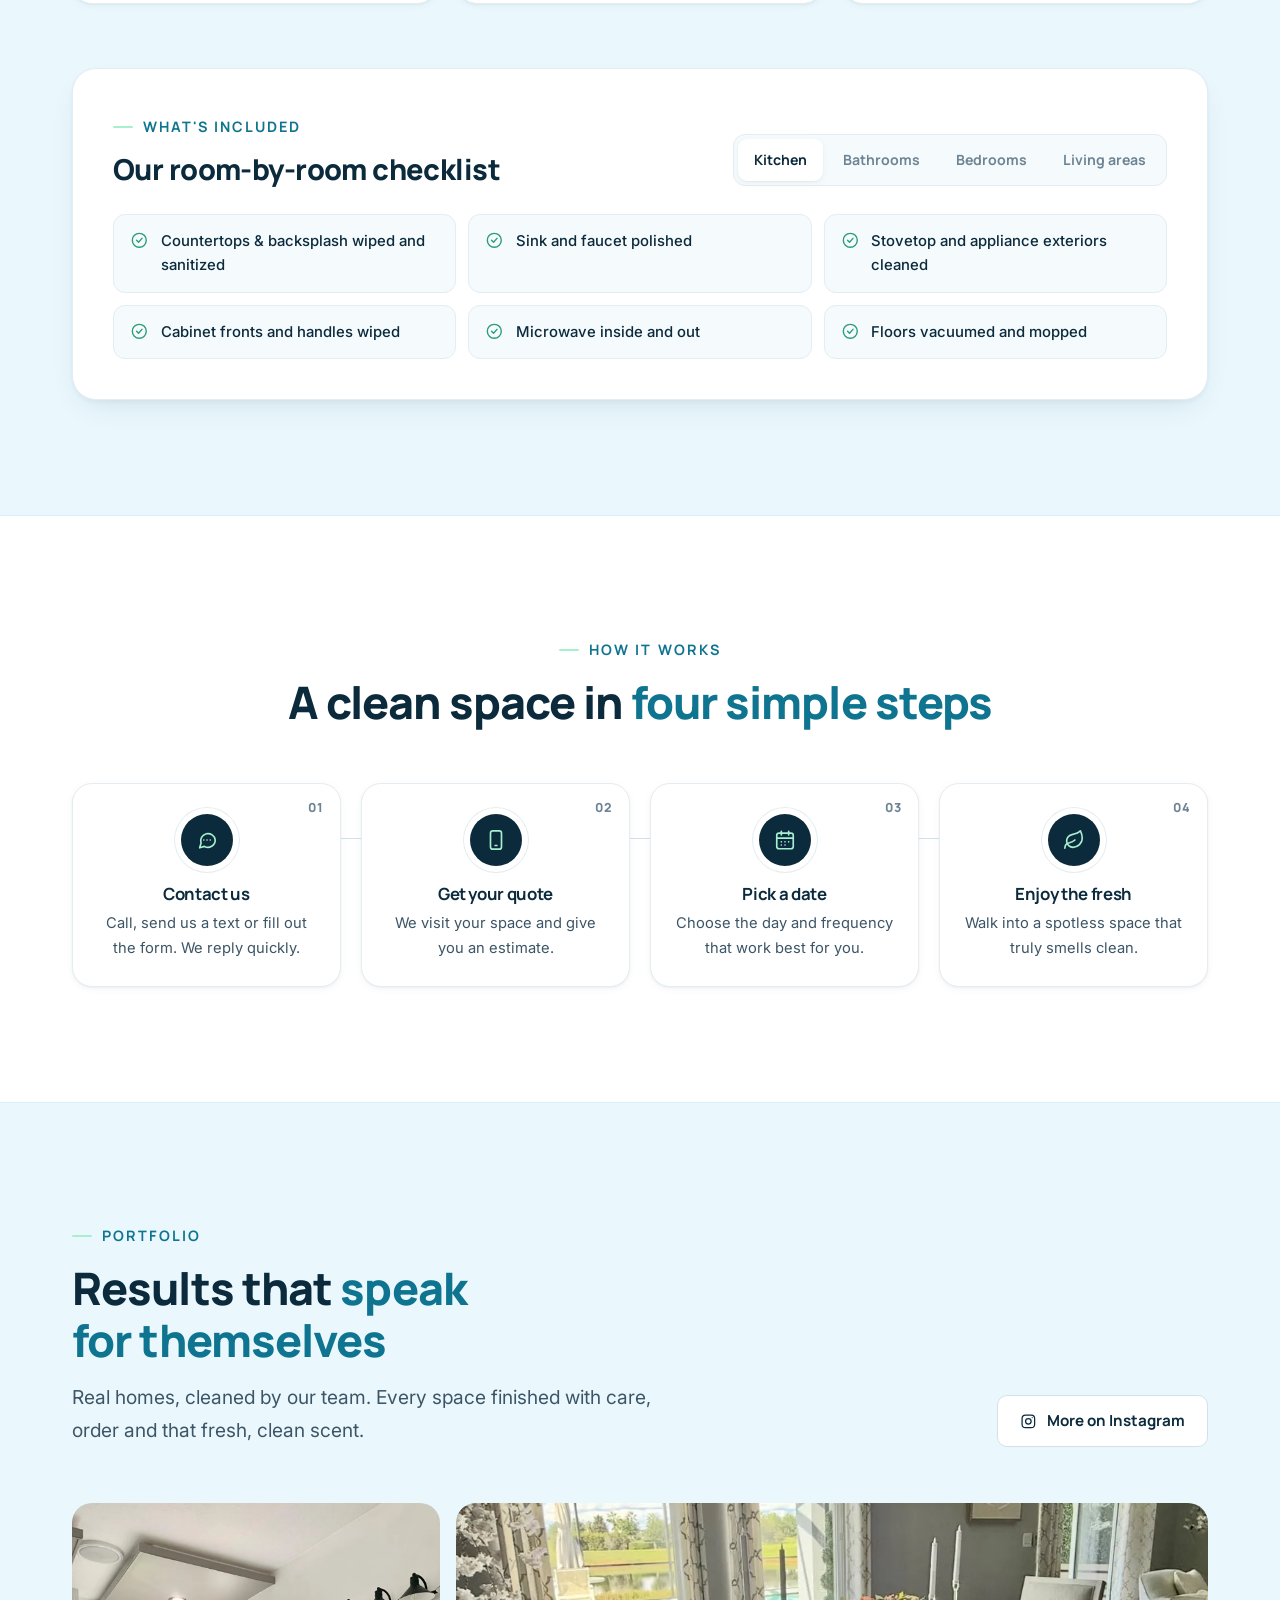
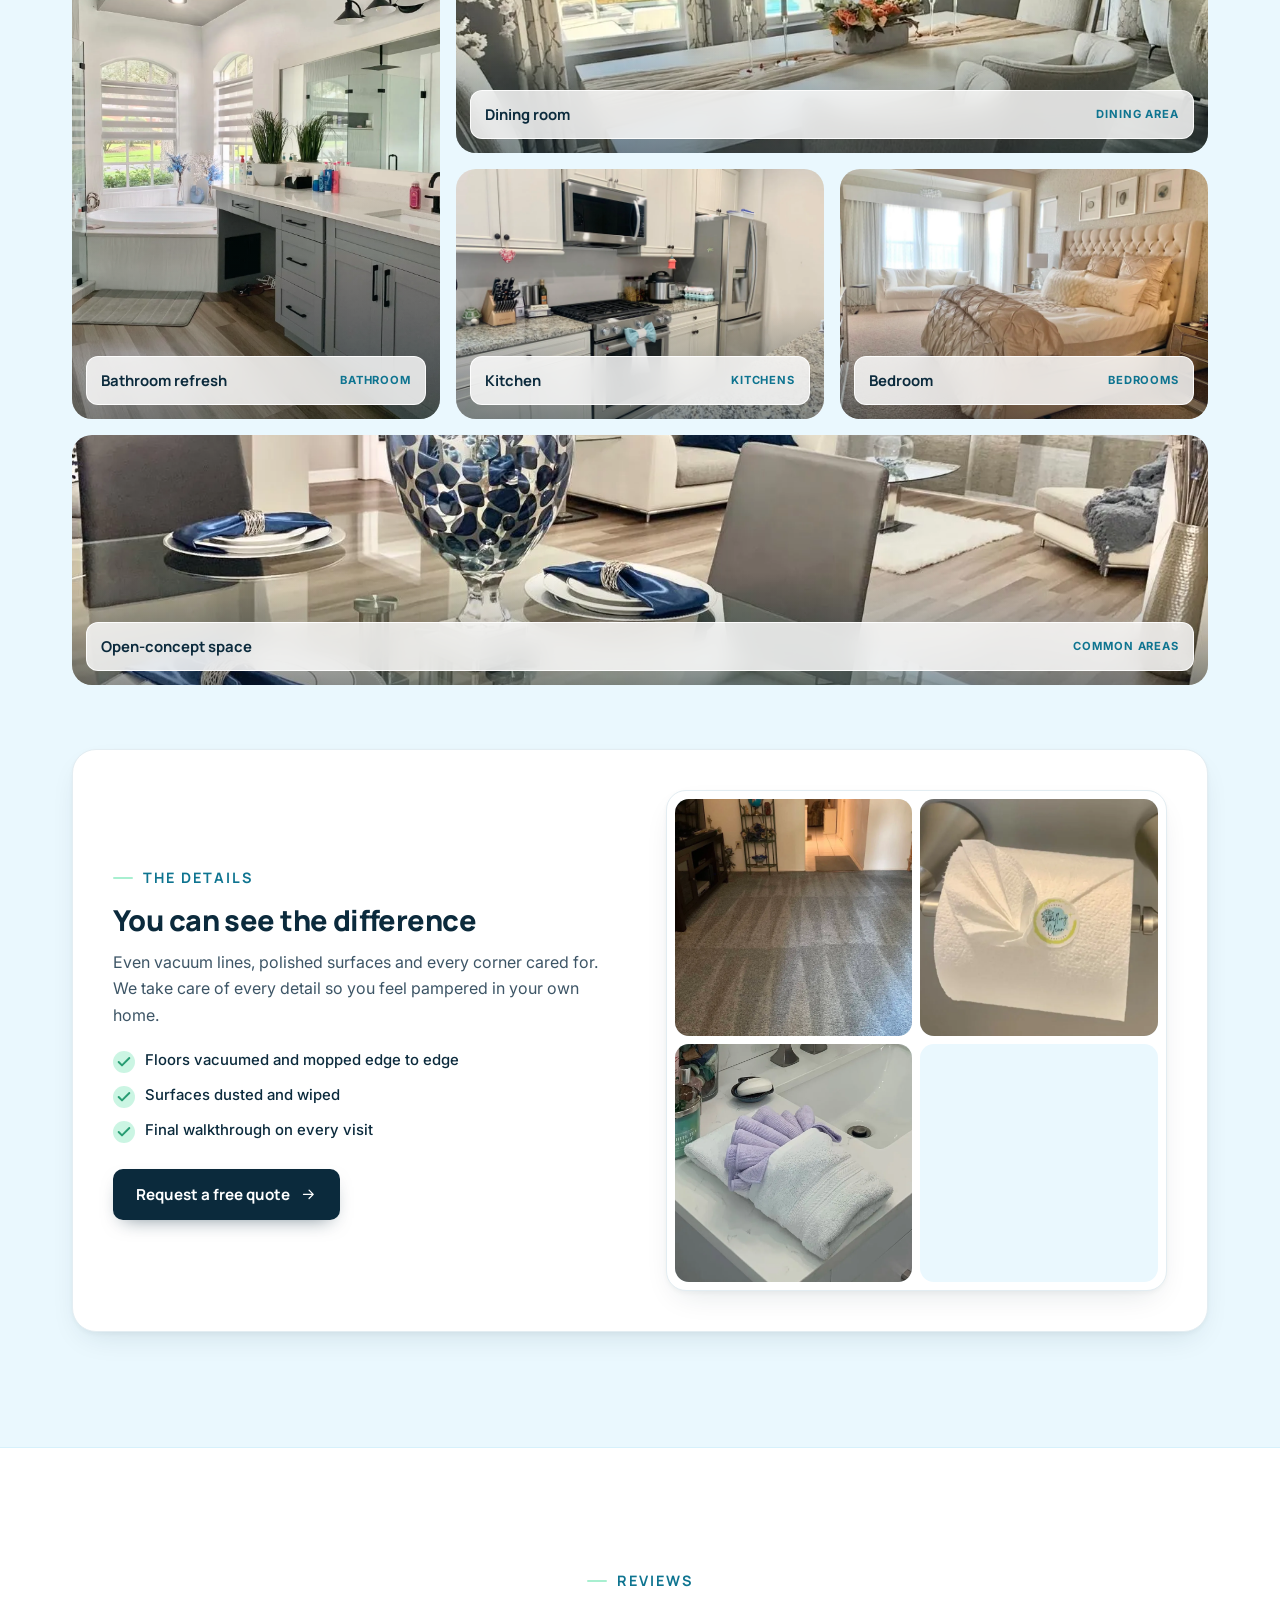
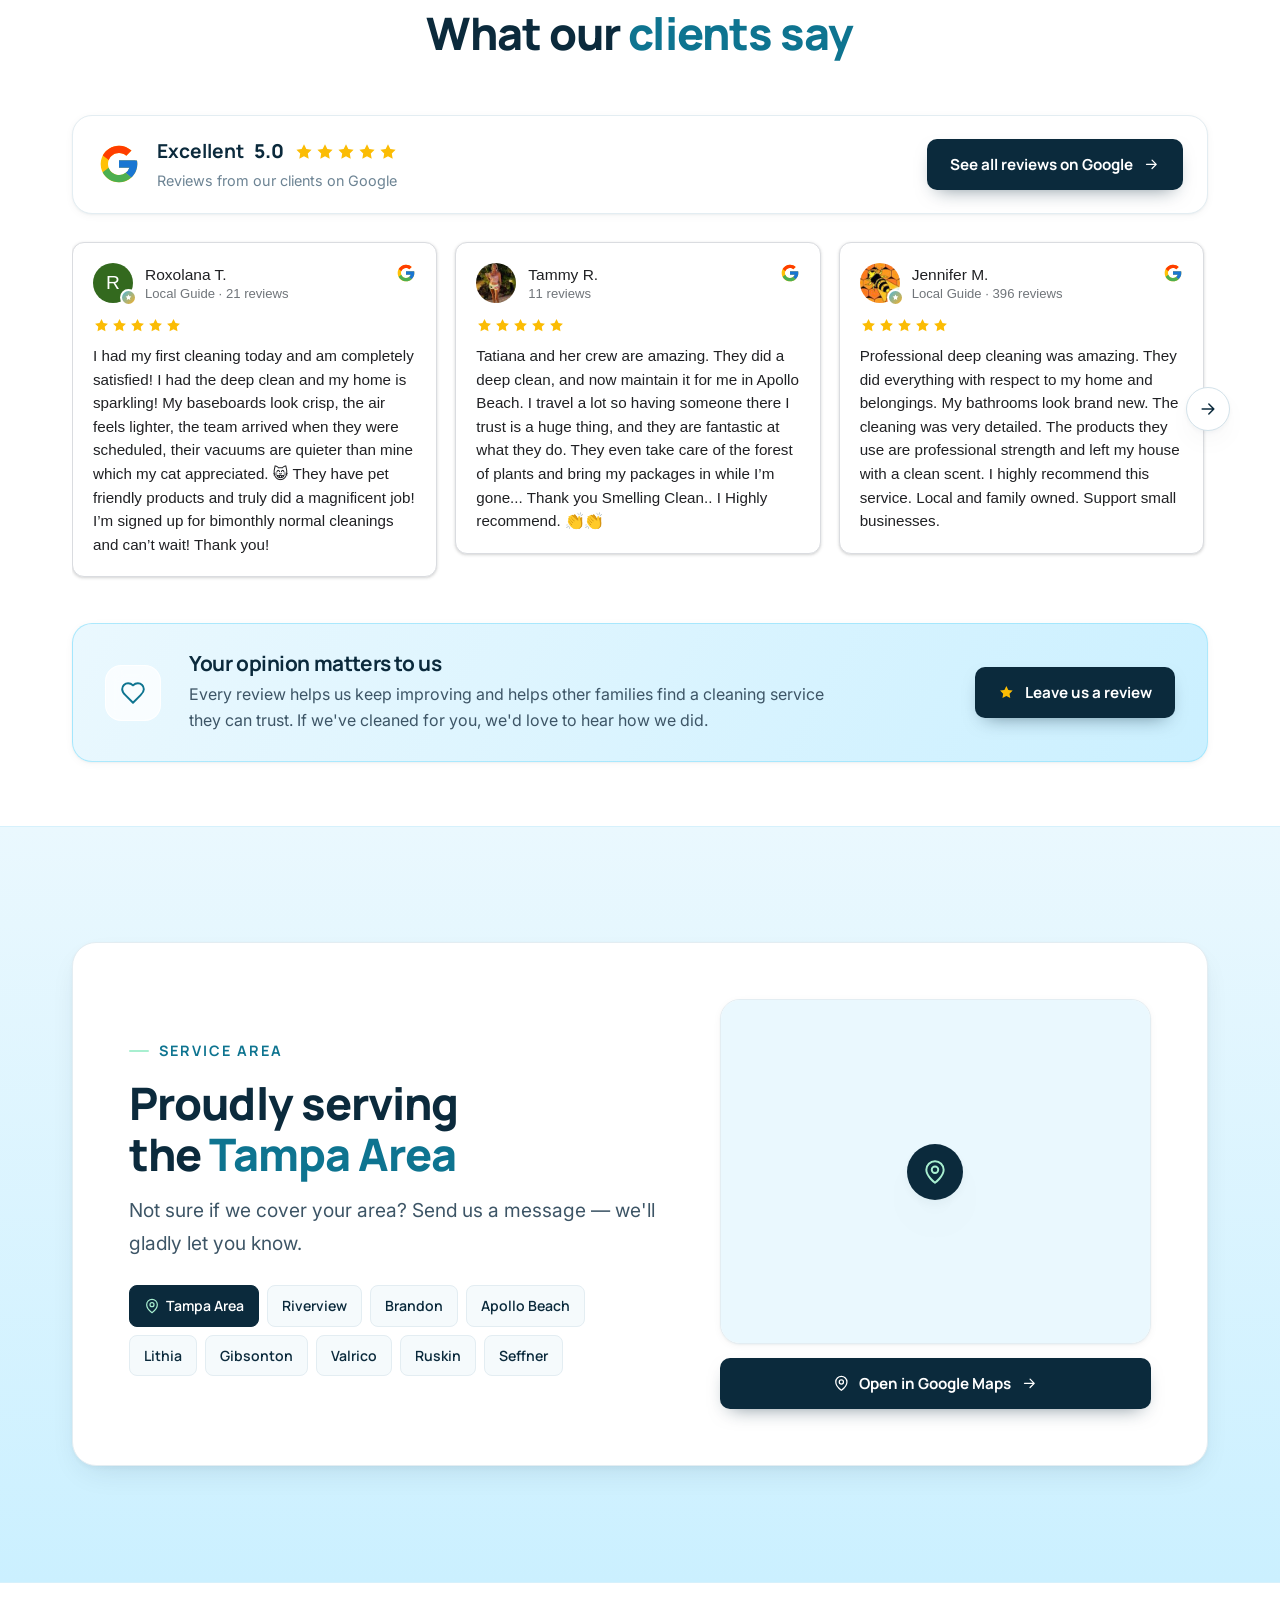
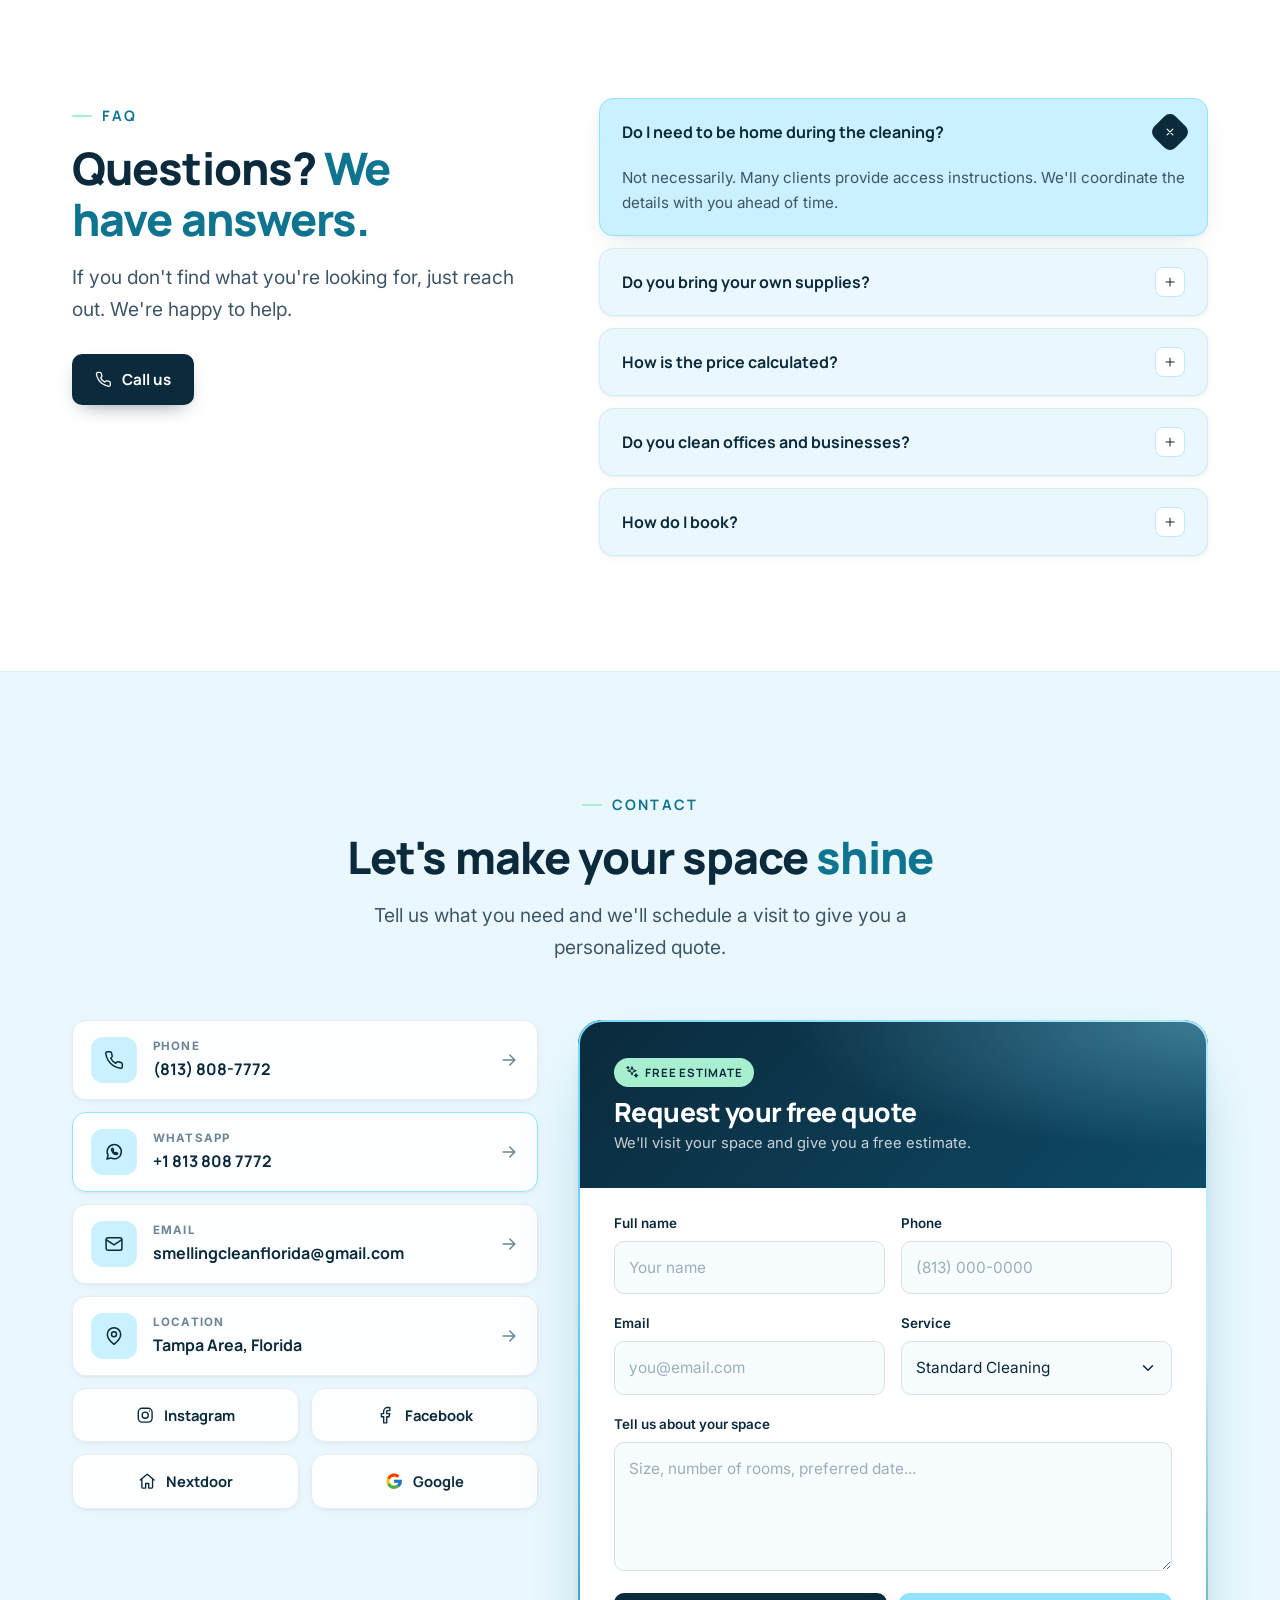
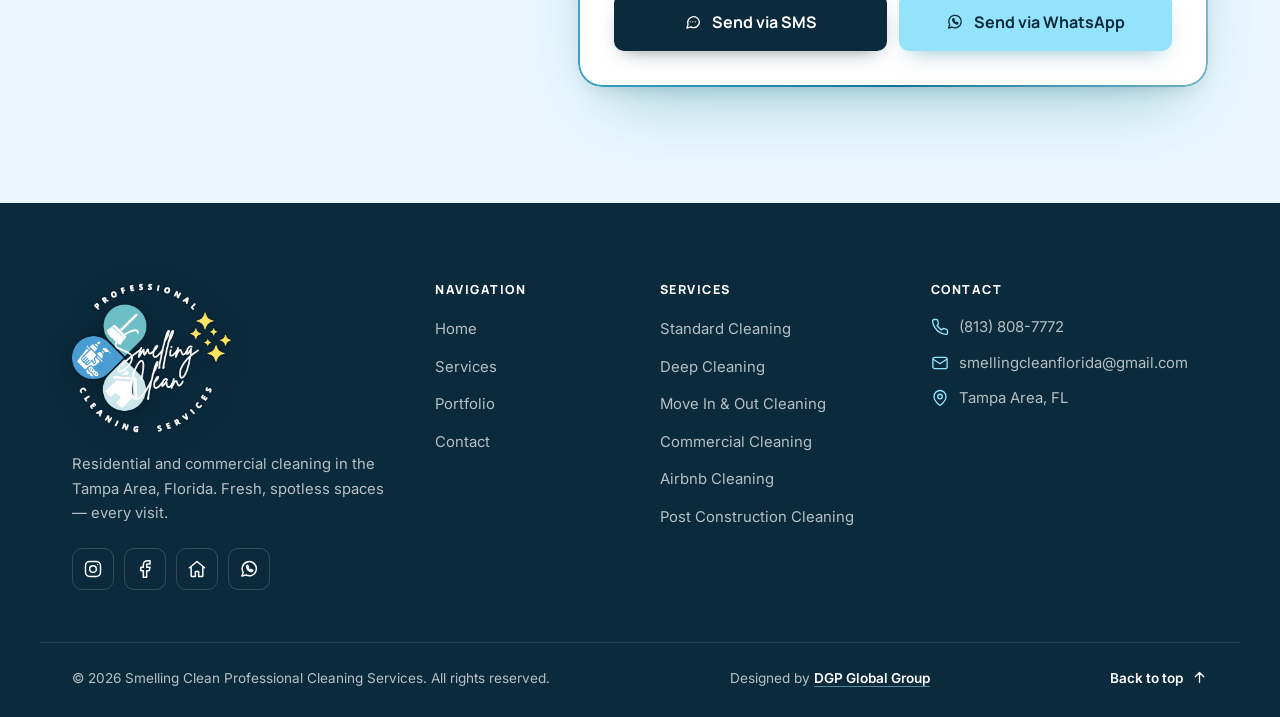
==== commit c9a2d9c2: "Footer: add 'Designed by DGP Global Group' credit link (EN/ES) Co-Authored-By: Claude Opus 5.5 <nore" ====
--- a/index.html
+++ b/index.html
@@ -43,7 +43,7 @@
   <link rel="preconnect" href="https://fonts.googleapis.com">
   <link rel="preconnect" href="https://fonts.gstatic.com" crossorigin>
   <link href="https://fonts.googleapis.com/css2?family=Inter:wght@400;500;600;700&family=Manrope:wght@500;600;700;800&display=swap" rel="stylesheet">
-  <link rel="stylesheet" href="css/styles.css?v=20260930s">
+  <link rel="stylesheet" href="css/styles.css?v=20261006a">
 
   <script type="application/ld+json">
   {
@@ -905,6 +905,7 @@
   </div>
   <div class="container footer-bottom">
     <span>&copy; <span id="year">2026</span> Smelling Clean Professional Cleaning Services. <span data-i18n="rights">All rights reserved.</span></span>
+    <span class="credit"><span data-i18n="designedBy">Designed by</span> <a href="https://dgpglobalgroup.com" target="_blank" rel="noopener">DGP Global Group</a></span>
     <a href="#inicio" class="to-top-link"><span data-i18n="backTop">Back to top</span><svg class="icon"><use href="#i-arrow-up"/></svg></a>
   </div>
 </footer>
@@ -915,6 +916,6 @@
   <span class="fab-label" data-i18n="fab">Need a quote?</span>
 </a>
 
-<script src="js/main.js?v=20260930s"></script>
+<script src="js/main.js?v=20261006a"></script>
 </body>
 </html>
--- a/css/styles.css
+++ b/css/styles.css
@@ -525,6 +525,9 @@
 .footer-social a { width: 42px; height: 42px; border-radius: 10px; display: grid; place-items: center; color: #fff; border: 1px solid rgba(255, 255, 255, 0.16); transition: all .25s ease; }
 .footer-social a:hover { color: var(--ink); background: var(--mint); border-color: var(--mint); }
 .footer-bottom { display: flex; align-items: center; justify-content: space-between; gap: 16px; flex-wrap: wrap; margin-top: 52px; padding-top: 24px; border-top: 1px solid rgba(255, 255, 255, 0.1); font-size: 0.85rem; }
+.credit { color: rgba(255, 255, 255, 0.7); }
+.credit a { color: #fff; font-weight: 600; border-bottom: 1px solid rgba(147, 227, 253, 0.5); transition: color .2s, border-color .2s; }
+.credit a:hover { color: var(--ice); border-color: var(--ice); }
 .to-top-link { display: inline-flex; align-items: center; gap: 8px; font-weight: 600; color: #fff; }
 .to-top-link:hover { color: var(--mint); }
 
